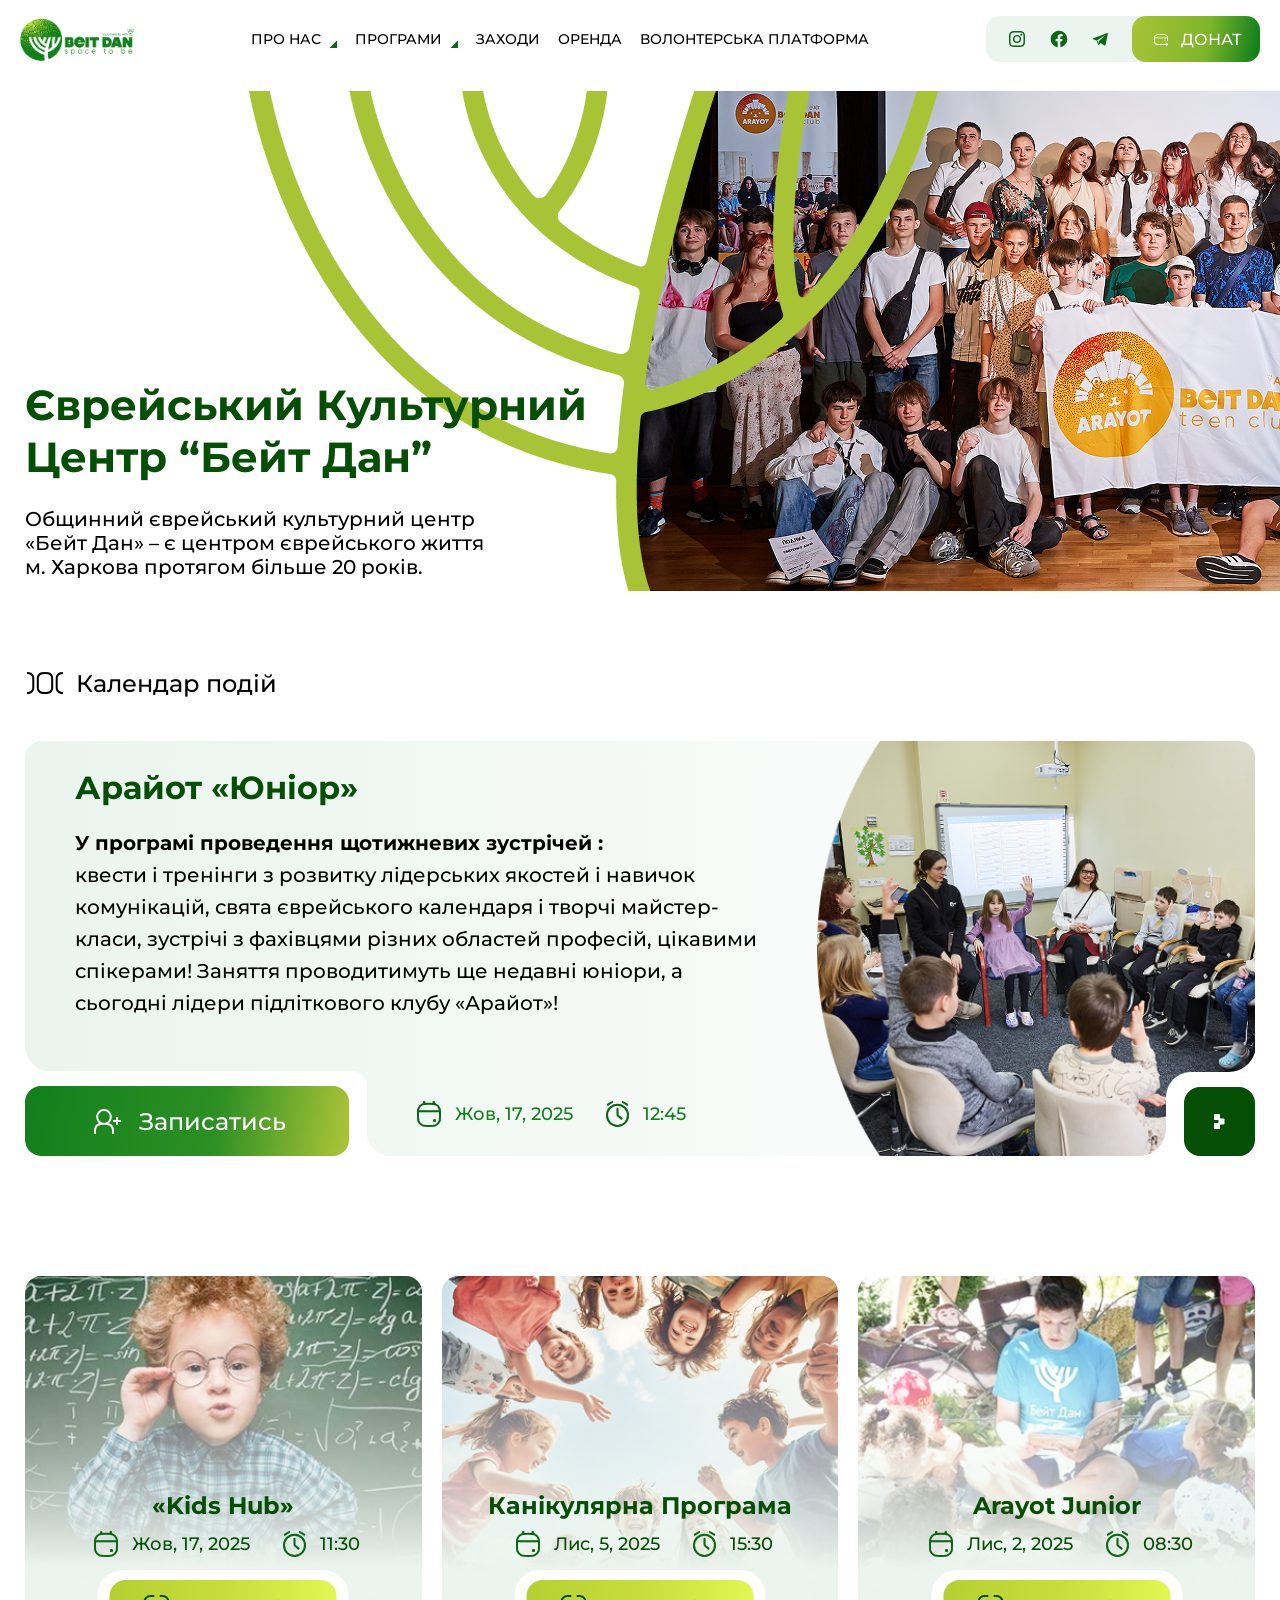
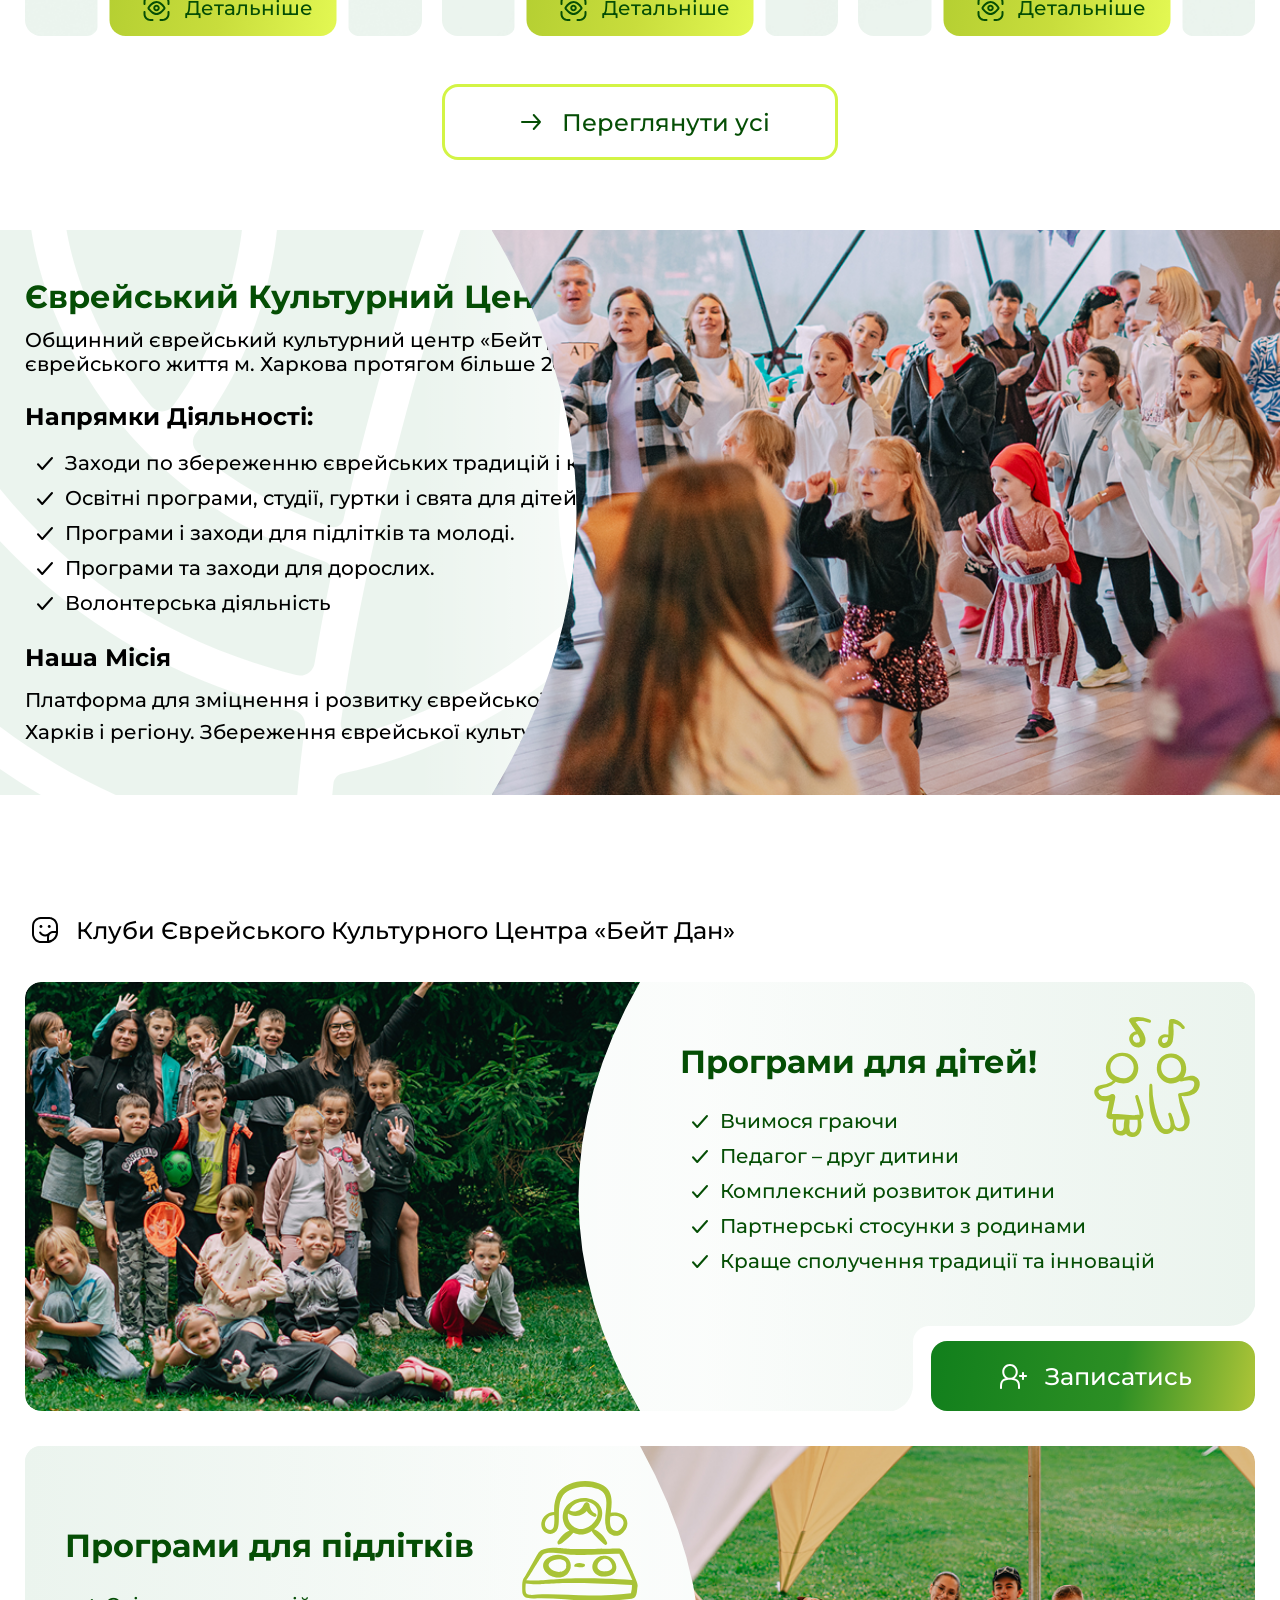
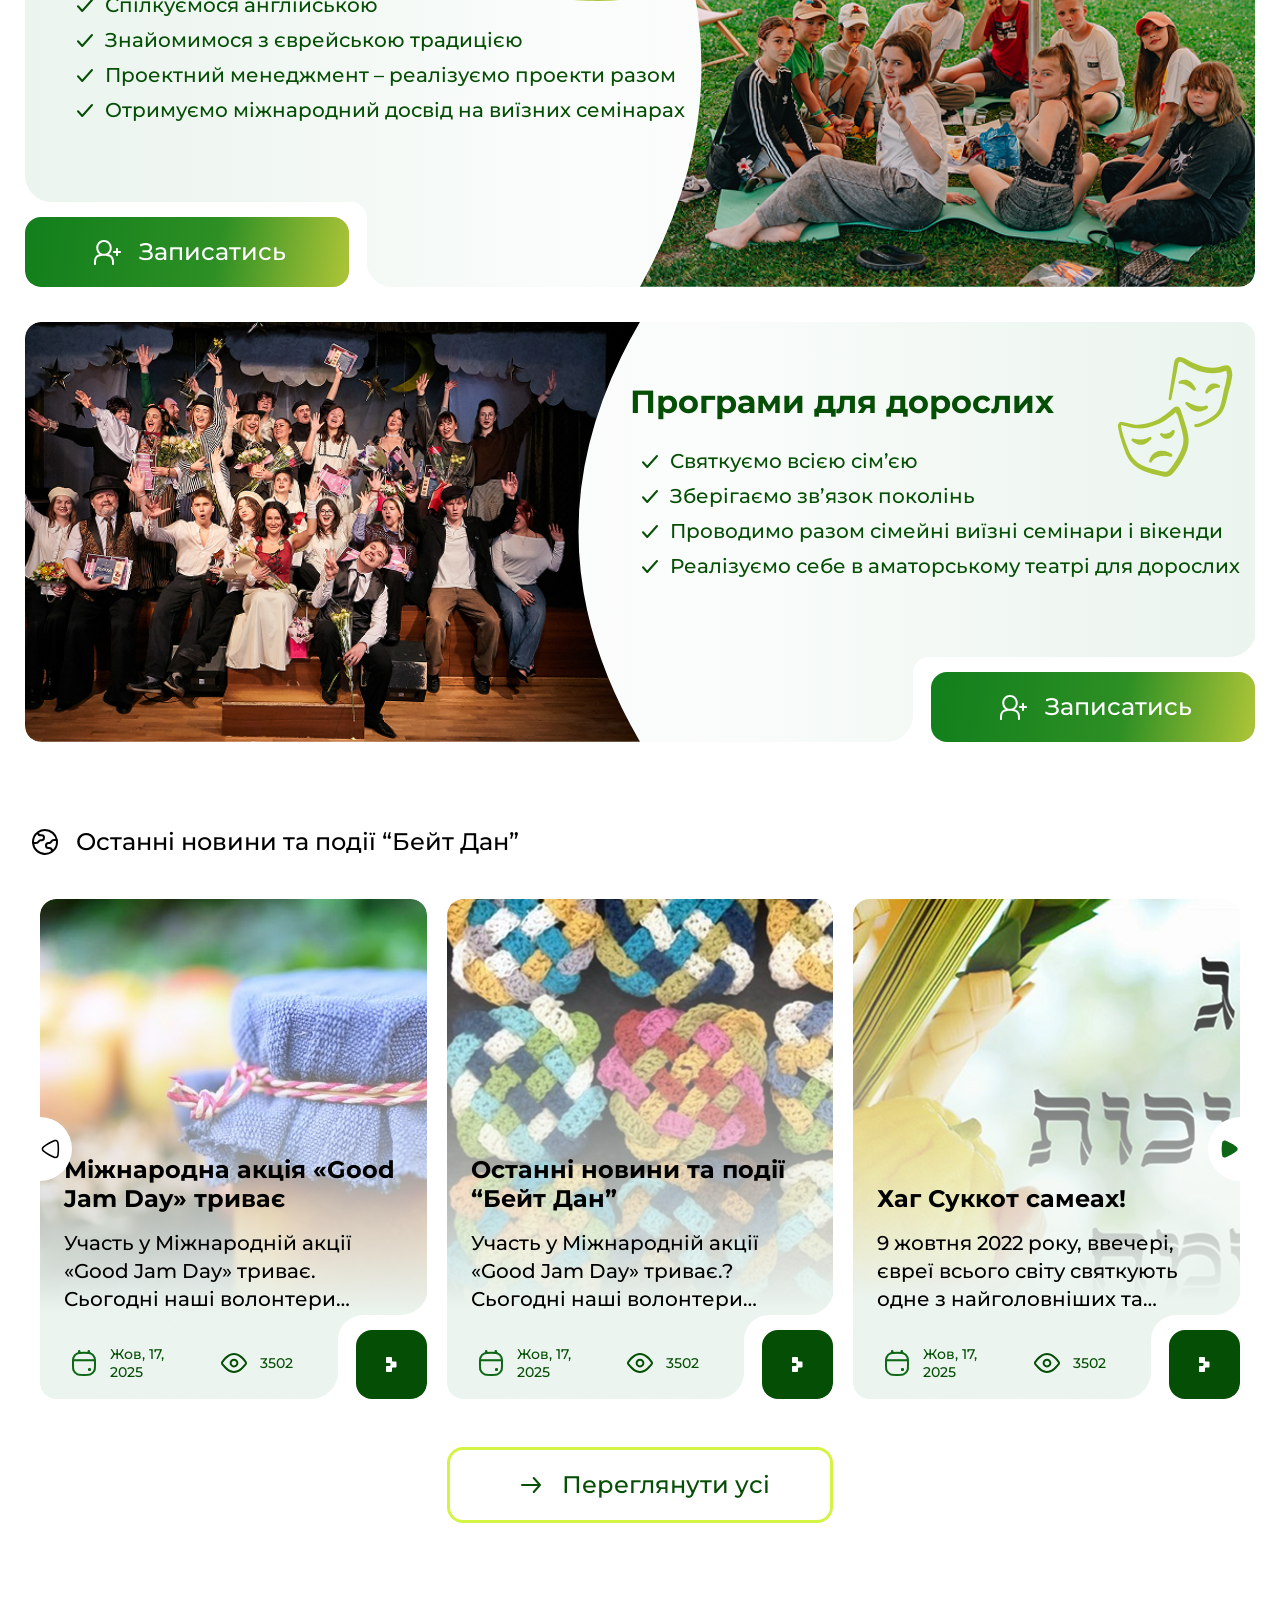
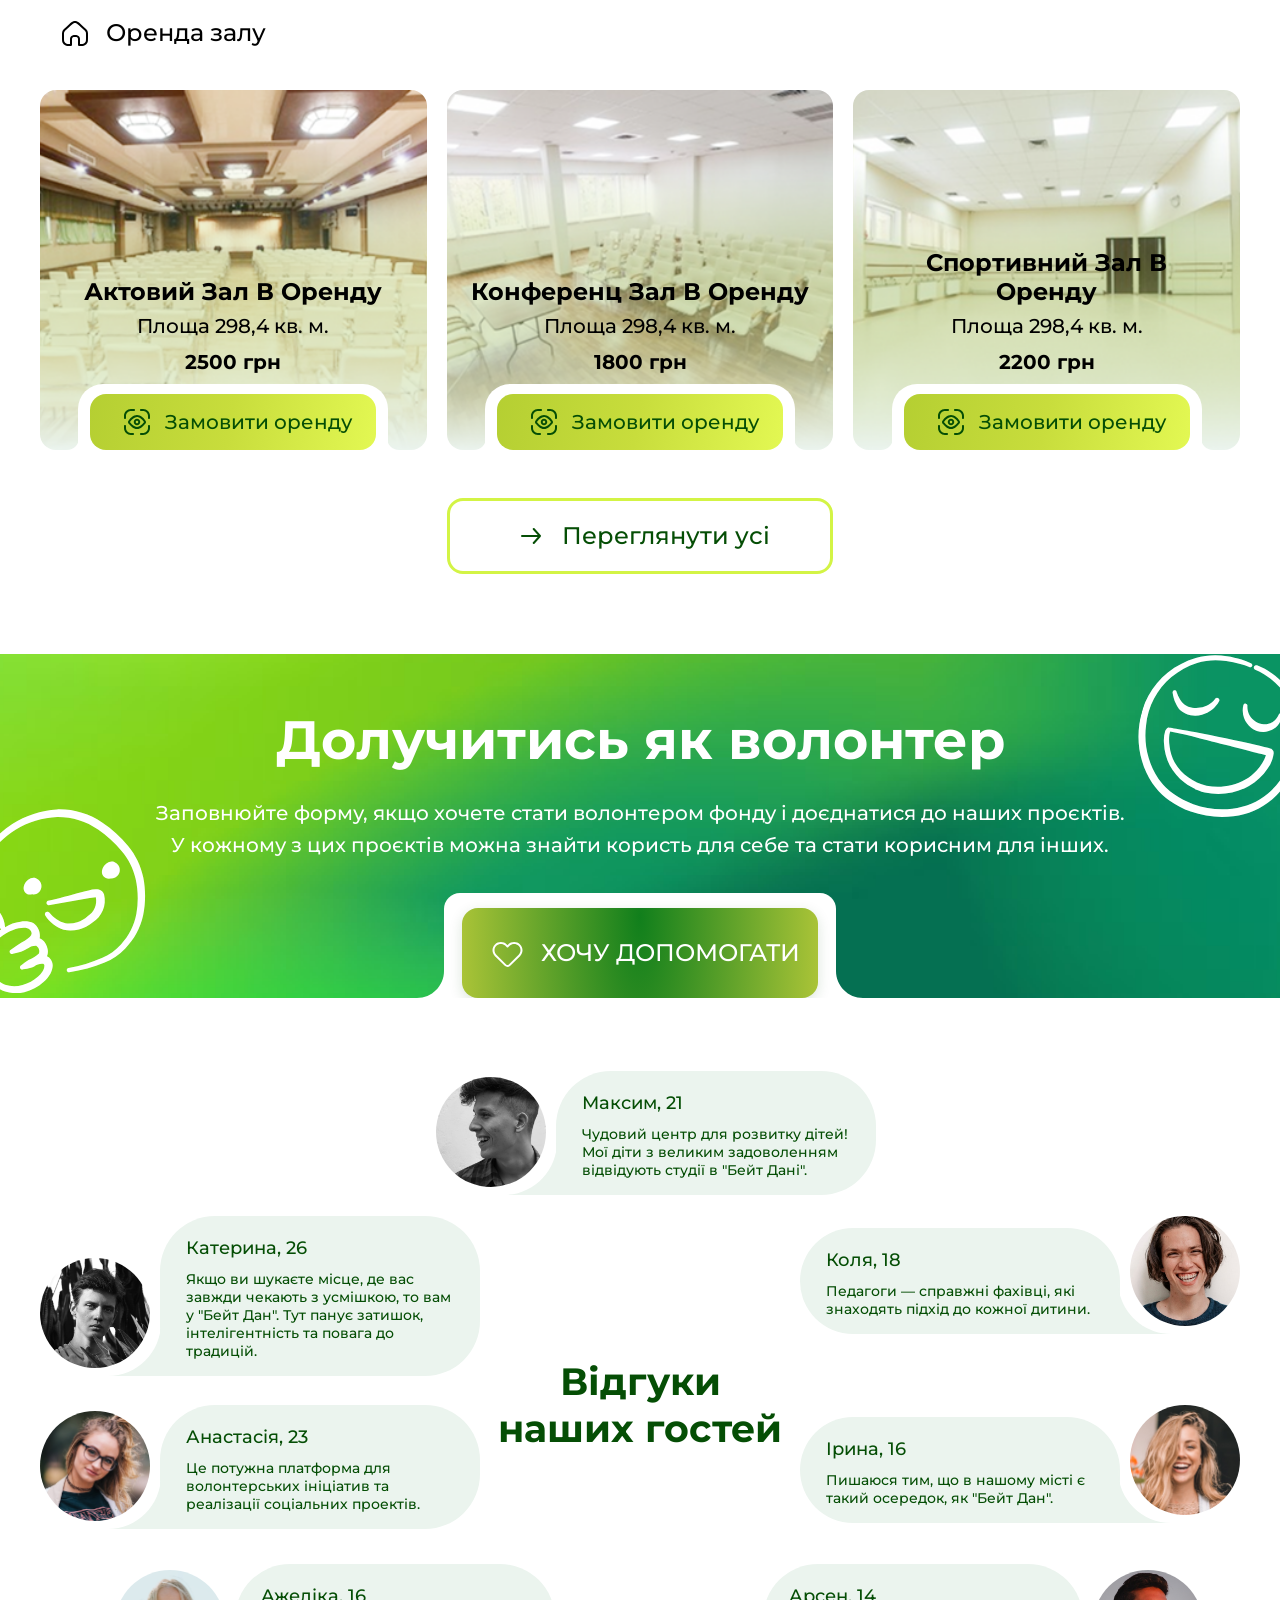
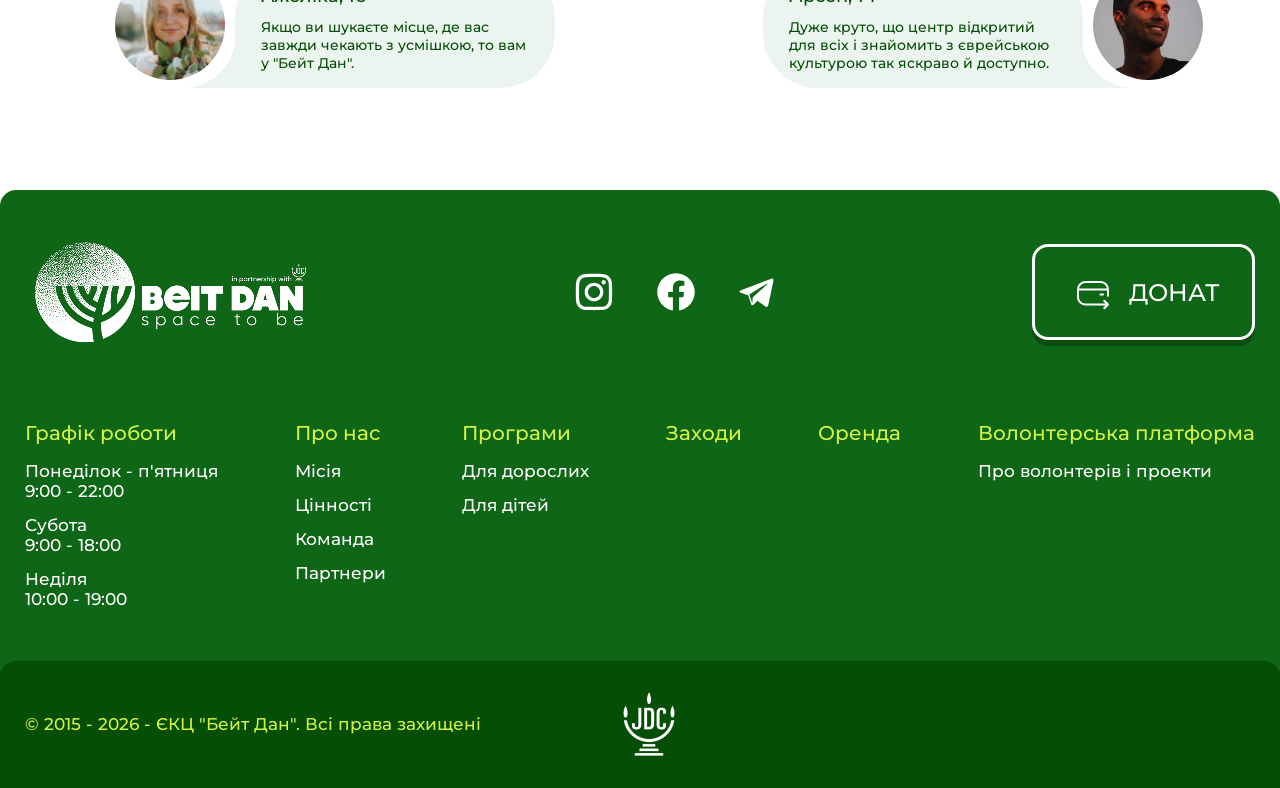
==== index.html @ 3eea0fe9 "." ====
<!DOCTYPE html>
<html lang="ua">

<head>
  <meta charset="UTF-8">
  <meta name="viewport" content="width=device-width, initial-scale=1.0">
  <title>Beit Dan</title>
  <link rel="preconnect" href="https://fonts.googleapis.com">
  <link rel="preconnect" href="https://fonts.gstatic.com" crossorigin>
  <link href="https://fonts.googleapis.com/css2?family=Montserrat:ital,wght@0,100..900;1,100..900&display=swap"
    rel="stylesheet">
  <link rel="stylesheet" href="css/reset.css">
  <link rel="stylesheet" href="css/style.css">
</head>

<body>

  <header class="header">
    <div class="header__inner">
      <a class="logo" href="index.html">
        <img class="logo__img" src="./images/logo.png" alt="logo">
      </a>
      <button class="header__burger" type="button" aria-label="Відкрити меню" aria-expanded="false"
        aria-controls="header-menu">
        <span class="header__burger-line"></span>
        <span class="header__burger-line"></span>
        <span class="header__burger-line"></span>
      </button>
      <div class="header__menu" id="header-menu">
        <nav class="nav">
          <ul class="nav__list">
            <li class="nav__item nav__item--dropdown">
              <a class="nav__link" href="#about">Про нас</a>
              <ul class="nav__dropdown">
                <li class="nav__dropdown-item">
                  <a class="nav__dropdown-link" href="#about">Місія</a>
                </li>
                <li class="nav__dropdown-item">
                  <a class="nav__dropdown-link" href="#about">Цінності</a>
                </li>
                <li class="nav__dropdown-item">
                  <a class="nav__dropdown-link" href="#about">Команда</a>
                </li>
                <li class="nav__dropdown-item">
                  <a class="nav__dropdown-link" href="#about">Партнери</a>
                </li>
              </ul>
            </li>
            <li class="nav__item nav__item--dropdown">
              <a class="nav__link" href="#programs">Програми</a>
              <ul class="nav__dropdown">
                <li class="nav__dropdown-item">
                  <a class="nav__dropdown-link" href="#programs">Для дорослих</a>
                </li>
                <li class="nav__dropdown-item">
                  <a class="nav__dropdown-link" href="#programs">Для дітей</a>
                </li>
              </ul>
            </li>
            <li class="nav__item">
              <a class="nav__link" href="#events">Заходи</a>
            </li>
            <li class="nav__item">
              <a class="nav__link" href="#rent">Оренда</a>
            </li>
            <li class="nav__item">
              <a class="nav__link" href="#volunteering">Волонтерська платформа</a>
            </li>
          </ul>
        </nav>
        <div class="header__right">
          <div class="header__socials">
            <a class="header__social" href="#">
              <img src="./images/instagram.svg" alt="Instagram">
            </a>
            <a class="header__social" href="#">
              <img src="./images/facebook.svg" alt="Facebook">
            </a>
            <a class="header__social" href="#">
              <img src="./images/telegram.svg" alt="Telegram">
            </a>
          </div>
          <button class="header__donate" type="button">
            <img src="./images/donate.svg" alt="">
            <span>Донат</span>
          </button>
        </div>
      </div>
    </div>
  </header>
  <section class="main">
    <div class="container">
      <div class="main__inner">
        <div class="main__content">
          <h1 class="main__title">
            Єврейський Культурний
            Центр “Бейт Дан”
          </h1>
          <p class="main__text">
            Общинний єврейський культурний центр
            «Бейт Дан» – є центром єврейського життя
            м. Харкова протягом більше 20 років.
          </p>
        </div>
        <img class="main__img" src="./images/main.png" alt="">
      </div>
    </div>
  </section>
  <section class="junior" id="events">
    <div class="container">
      <div class="junior__description">
        <img class="junior__description-img" src="./images/calendar.svg" alt="">
        <h5 class="junior__description-title">Календар подій</h5>
      </div>
      <div class="junior__inner">
        <div class="junior__content">
          <h2 class="junior__title">
            Арайот «Юніор»
          </h2>
          <p class="junior__text">
            <b>У програмі проведення щотижневих зустрічей :</b><br>квести і тренінги з розвитку лідерських якостей і
            навичок комунікацій,
            свята єврейського календаря і творчі майстер-класи, зустрічі з фахівцями різних областей професій, цікавими
            спікерами!
            Заняття проводитимуть ще недавні юніори, а сьогодні лідери підліткового клубу «Арайот»!
          </p>
        </div>
        <div class="junior__footer">
          <div class="junior__footer-start">
            <div class="junior__btn-wrap">
              <button class="junior__button" type="button">
                <img src="./images/user.svg" alt="">
                <span>Записатись</span>
              </button>
            </div>
            <div class="junior__info">
              <div class="junior__date">
                <img src="./images/calendar-date.svg" alt="">
                <span>Жов, 17, 2025</span>
              </div>
              <div class="junior__time">
                <img src="./images/clock.svg" alt="">
                <span>12:45</span>
              </div>
            </div>
          </div>
          <div class="junior__union-wrap">
            <button class="junior__union-btn" type="button">
              <img src="./images/union.svg" alt="">
            </button>
          </div>
        </div>
      </div>
    </div>
  </section>
  <section class="shows">
    <div class="container">
      <div class="shows__items">
        <article class="shows__item" style="--shows-bg: url('./images/shows-1.png');">
          <div class="shows__body">
            <h3 class="shows__title">«Kids Hub»</h3>
            <div class="shows__info">
              <div class="shows__bottom-calendar">
                <img src="./images/calendar-date.svg" alt="">
                <span>Жов, 17, 2025</span>
              </div>
              <div class="shows__bottom-time">
                <img src="./images/clock.svg" alt="">
                <span>11:30</span>
              </div>
            </div>
          </div>
          <div class="shows__btn-wrap">
            <a class="shows__btn" href="#">
              <img src="./images/eye.svg" alt="">
              <span>Детальніше</span>
            </a>
          </div>
        </article>
        <article class="shows__item" style="--shows-bg: url('./images/shows-2.png');">
          <div class="shows__body">
            <h3 class="shows__title">Канікулярна програма</h3>
            <div class="shows__info">
              <div class="shows__bottom-calendar">
                <img src="./images/calendar-date.svg" alt="">
                <span>Лис, 5, 2025</span>
              </div>
              <div class="shows__bottom-time">
                <img src="./images/clock.svg" alt="">
                <span>15:30</span>
              </div>
            </div>
          </div>
          <div class="shows__btn-wrap">
            <a class="shows__btn" href="#">
              <img src="./images/eye.svg" alt="">
              <span>Детальніше</span>
            </a>
          </div>
        </article>
        <article class="shows__item" style="--shows-bg: url('./images/shows-3.png');">
          <div class="shows__body">
            <h3 class="shows__title">Arayot Junior</h3>
            <div class="shows__info">
              <div class="shows__bottom-calendar">
                <img src="./images/calendar-date.svg" alt="">
                <span>Лис, 2, 2025</span>
              </div>
              <div class="shows__bottom-time">
                <img src="./images/clock.svg" alt="">
                <span>08:30</span>
              </div>
            </div>
          </div>
          <div class="shows__btn-wrap">
            <a class="shows__btn" href="#">
              <img src="./images/eye.svg" alt="">
              <span>Детальніше</span>
            </a>
          </div>
        </article>
      </div>
      <div class="shows__watch">
        <a class="shows__watch-btn" href="#">
          <img src="./images/arrow-news.svg" alt="">
          <span>Переглянути усі</span>
        </a>
      </div>
    </div>
  </section>
  <svg class="visually-hidden" width="0" height="0" aria-hidden="true">
    <defs>
      <clipPath id="directions-img-clip" clipPathUnits="objectBoundingBox">
        <path d="M 0 0 H 1 V 1 H 0 Q 0.2 0.5 0 0 Z"></path>
      </clipPath>
      <!-- дзеркальна маска (вигин справа) для clubs -->
      <clipPath id="clubs-img-clip-right" clipPathUnits="objectBoundingBox">
        <path d="M 1 0 H 0 V 1 H 1 Q 0.8 0.5 1 0 Z"></path>
      </clipPath>
    </defs>
  </svg>
  <section class="directions" id="about">
    <div class="container">
      <div class="directions__inner">
        <div class="directions__content">
          <h2 class="directions__title">
            Єврейський Культурний Центр “Бейт Дан”
          </h2>
          <p class="directions__text">
            Общинний єврейський культурний центр «Бейт Дан» – є центром єврейського життя м. Харкова протягом більше 20
            років.
          </p>
          <div class="directions__subtitle">
            Напрямки діяльності:
          </div>
          <ul class="directions__list">
            <li class="directions__list-item">
              Заходи по збереженню єврейських традицій і культури.
            </li>
            <li class="directions__list-item">
              Освітні програми, студії, гуртки і свята для дітей (від 1,5 до 12 років)
            </li>
            <li class="directions__list-item">
              Програми і заходи для підлітків та молоді.
            </li>
            <li class="directions__list-item">
              Програми та заходи для дорослих.
            </li>
            <li class="directions__list-item">
              Волонтерська діяльність
            </li>
          </ul>
          <div class="directions__subtitle">
            Наша місія
          </div>
          <p class="directions__mission">
            Платформа для зміцнення і розвитку єврейської громади міста Харків і регіону. Збереження єврейської культури
            і традицій.
          </p>
        </div>
        <div class="directions__img-wrapper"><img class="directions__img" src="./images/directions.png"
            alt="Єврейський Культурний Центр “Бейт Дан”"></div>
      </div>
    </div>
  </section>
  <section class="clubs" id="programs">
    <div class="container">
      <div class="clubs__top">
        <img class="clubs__img" src="./images/smile.svg">
        <h2 class="clubs__top-text">
          Клуби Єврейського Культурного Центра «Бейт Дан»
        </h2>
      </div>
      <div class="clubs__items">
        <div class="clubs__item">
          <div class="clubs__img-wrapper">
            <img class="clubs__item-img" src="./images/clubs-1.png" alt="">
          </div>
          <div class="clubs__content">
            <h3 class="clubs__title">
              Програми для дітей!
            </h3>
            <ul class="clubs__list">
              <li class="clubs__list-item">
                Вчимося граючи
              </li>
              <li class="clubs__list-item">
                Педагог – друг дитини
              </li>
              <li class="clubs__list-item">
                Комплексний розвиток дитини
              </li>
              <li class="clubs__list-item">
                Партнерські стосунки з родинами
              </li>
              <li class="clubs__list-item">
                Краще сполучення традиції та інновацій
              </li>
            </ul>
            <div class="clubs__bottom">
              <div class="clubs__bottom-register">
                <button class="clubs__button" type="button">
                  <img src="./images/user.svg" alt="">
                  <span>Записатись</span>
                </button>
              </div>
            </div>
          </div>
        </div>
        <div class="clubs__item">
          <div class="clubs__content">
            <h3 class="clubs__title">
              Програми для підлітків
            </h3>
            <ul class="clubs__list">
              <li class="clubs__list-item">
                Спілкуємося англійською
              </li>
              <li class="clubs__list-item">
                Знайомимося з єврейською традицією
              </li>
              <li class="clubs__list-item">
                Проектний менеджмент – реалізуємо проекти разом
              </li>
              <li class="clubs__list-item">
                Отримуємо міжнародний досвід на виїзних семінарах
              </li>
            </ul>
            <div class="clubs__bottom">
              <div class="clubs__bottom-register">
                <button class="clubs__button" type="button">
                  <img src="./images/user.svg" alt="">
                  <span>Записатись</span>
                </button>
              </div>
            </div>
          </div>
          <div class="clubs__img-wrapper">
            <img class="clubs__item-img" src="./images/clubs-2.png" alt="">
          </div>
        </div>
        <div class="clubs__item">
          <div class="clubs__img-wrapper">
            <img class="clubs__item-img" src="./images/clubs-3.png" alt="">
          </div>
          <div class="clubs__content">
            <h3 class="clubs__title">
              Програми для дорослих
            </h3>
            <ul class="clubs__list">
              <li class="clubs__list-item">
                Святкуємо всією сім’єю
              </li>
              <li class="clubs__list-item">
                Зберігаємо зв’язок поколінь
              </li>
              <li class="clubs__list-item">
                Проводимо разом сімейні виїзні семінари і вікенди
              </li>
              <li class="clubs__list-item">
                Реалізуємо себе в аматорському театрі для дорослих
              </li>
            </ul>
            <div class="clubs__bottom">
              <div class="clubs__bottom-register">
                <button class="clubs__button" type="button">
                  <img src="./images/user.svg" alt="">
                  <span>Записатись</span>
                </button>
              </div>
            </div>
          </div>
        </div>
      </div>
    </div>
  </section>
  <section class="news">
    <div class="container">
      <div class="news__top">
        <img class="news__img" src="./images/globe.svg" alt="">
        <h2 class="news__top-text">
          Останні новини та події “Бейт Дан”
        </h2>
      </div>
    </div>
    <div class="news__slider">
      <button class="news__nav news__nav--prev" type="button" aria-label="Попередні новини">
        <img class="news__nav-icon news__nav-icon--active" src="./images/arrow-left.svg" alt="">
        <img class="news__nav-icon news__nav-icon--inactive" src="./images/arrow-left-inactive.svg" alt="">
      </button>
      <div class="news__viewport">
        <div class="news__track">
            <article class="news__card">
              <div class="news__card-media">
                <img class="news__card-img" src="./images/news-1.png"
                  alt="Міжнародна акція «Good Jam Day» триває">
              </div>
              <div class="news__card-body">
                <h3 class="news__card-title">
                  Міжнародна акція «Good Jam Day» триває
                </h3>
                <p class="news__card-text">
                  Участь у Міжнародній акції «Good Jam Day» триває. Сьогодні наші волонтери прикрашали баночки з
                  яблучним варенням...
                </p>
                <div class="news__card-footer">
                  <div class="news__info">
                    <div class="news__info-date">
                      <img src="./images/calendar-date.svg" alt="">
                      <span>Жов, 17, 2025</span>
                    </div>
                    <div class="news__info-views">
                      <img src="./images/eye-2.svg" alt="">
                      <span>3502</span>
                    </div>
                  </div>
                </div>
              </div>
              <div class="news__card-btn-wrap">
                <button class="news__card-btn" type="button" aria-label="Детальніше">
                  <img src="./images/union.svg" alt="">
                </button>
              </div>
            </article>
            <article class="news__card">
              <div class="news__card-media">
                <img class="news__card-img" src="./images/news-2.png"
                  alt="Всеукраїнська акція «Плед тисячі сердець»">
              </div>
              <div class="news__card-body">
                <h3 class="news__card-title">
                  Останні новини та події “Бейт Дан”
                </h3>
                <p class="news__card-text">
                  Участь у Міжнародній акції «Good Jam Day» триває.? Сьогодні наші волонтери прикрашали баночки з яблучним варенням...
                  тих, хто її потребує...
                </p>
                <div class="news__card-footer">
                  <div class="news__info">
                    <div class="news__info-date">
                      <img src="./images/calendar-date.svg" alt="">
                      <span>Жов, 17, 2025</span>
                    </div>
                    <div class="news__info-views">
                      <img src="./images/eye-2.svg" alt="">
                      <span>3502</span>
                    </div>
                  </div>
                </div>
              </div>
              <div class="news__card-btn-wrap">
                <button class="news__card-btn" type="button" aria-label="Детальніше">
                  <img src="./images/union.svg" alt="">
                </button>
              </div>
            </article>
            <article class="news__card">
              <div class="news__card-media">
                <img class="news__card-img" src="./images/news-3.png" alt="Хаг Суккот самеах!">
              </div>
              <div class="news__card-body">
                <h3 class="news__card-title">
                  Хаг Суккот самеах!
                </h3>
                <p class="news__card-text">
                  9 жовтня 2022 року, ввечері, євреї всього світу святкують одне з найголовніших та найкрасивіших свят ...
                </p>
                <div class="news__card-footer">
                  <div class="news__info">
                    <div class="news__info-date">
                      <img src="./images/calendar-date.svg" alt="">
                      <span>Жов, 17, 2025</span>
                    </div>
                    <div class="news__info-views">
                      <img src="./images/eye-2.svg" alt="">
                      <span>3502</span>
                    </div>
                  </div>
                </div>
              </div>
              <div class="news__card-btn-wrap">
                <button class="news__card-btn" type="button" aria-label="Детальніше">
                  <img src="./images/union.svg" alt="">
                </button>
              </div>
            </article>
            <article class="news__card">
              <div class="news__card-media">
                <img class="news__card-img" src="./images/news-1.png"
                  alt="Програми для підлітків">
              </div>
              <div class="news__card-body">
                <h3 class="news__card-title">
                  Програми для підлітків
                </h3>
                <p class="news__card-text">
                  Спілкуємося англійською, знайомимося з єврейською традицією та реалізуємо проекти разом у клубі
                  «Арайот»...
                </p>
                <div class="news__card-footer">
                  <div class="news__info">
                    <div class="news__info-date">
                      <img src="./images/calendar-date.svg" alt="">
                      <span>Жов, 17, 2025</span>
                    </div>
                    <div class="news__info-views">
                      <img src="./images/eye-2.svg" alt="">
                      <span>3502</span>
                    </div>
                  </div>
                </div>
              </div>
              <div class="news__card-btn-wrap">
                <button class="news__card-btn" type="button" aria-label="Детальніше">
                  <img src="./images/union.svg" alt="">
                </button>
              </div>
            </article>
        </div>
      </div>
      <button class="news__nav news__nav--next" type="button" aria-label="Наступні новини">
        <img class="news__nav-icon news__nav-icon--active" src="./images/arrow-right.svg" alt="">
        <img class="news__nav-icon news__nav-icon--inactive" src="./images/arrow-right-inactive.svg" alt="">
      </button>
    </div>
    <div class="news__watch">
      <a class="news__watch-btn" href="#">
        <img src="./images/arrow-news.svg" alt="">
        <span>Переглянути усі</span>
      </a>
    </div>
  </section>
  <section class="rent" id="rent">
    <div class="container">
      <div class="rent__top">
        <img class="rent__img" src="./images/rent.svg" alt="">
        <h2 class="rent__top-text">Оренда залу</h2>
      </div>
    </div>
    <div class="rent__items">
        <article class="rent__item"
          style="background-image: url('./images/rent-1.png'); background-repeat: no-repeat; background-position: center; background-size: cover;">
          <div class="rent__body">
            <h3 class="rent__title-card">Актовий зал в оренду</h3>
            <div class="rent__info">
              Площа 298,4 кв. м.
            </div>
            <div class="rent__price">2500 грн</div>
          </div>
          <div class="rent__btn-wrap">
            <a class="rent__btn" href="#">
              <img src="./images/eye.svg" alt="">
              <span>Замовити<span class="rent__btn-extra"> оренду</span></span>
            </a>
          </div>
        </article>

        <article class="rent__item"
          style="background-image: url('./images/rent-2.png'); background-repeat: no-repeat; background-position: center; background-size: cover;">
          <div class="rent__body">
            <h3 class="rent__title-card">Конференц зал в оренду</h3>
            <div class="rent__info">
              Площа 298,4 кв. м.
            </div>
            <div class="rent__price">1800 грн</div>
          </div>
          <div class="rent__btn-wrap">
            <a class="rent__btn" href="#">
              <img src="./images/eye.svg" alt="">
              <span>Замовити<span class="rent__btn-extra"> оренду</span></span>
            </a>
          </div>
        </article>

        <article class="rent__item"
          style="background-image: url('./images/rent-3.png'); background-repeat: no-repeat; background-position: center; background-size: cover;">
          <div class="rent__body">
            <h3 class="rent__title-card">Спортивний зал в оренду</h3>
            <div class="rent__info">
              Площа 298,4 кв. м.
            </div>
            <div class="rent__price">2200 грн</div>
          </div>
          <div class="rent__btn-wrap">
            <a class="rent__btn" href="#">
              <img src="./images/eye.svg" alt="">
              <span>Замовити<span class="rent__btn-extra"> оренду</span></span>
            </a>
          </div>
        </article>
    </div>
    <div class="rent__watch">
      <a class="rent__watch-btn" href="#">
        <img src="./images/arrow-news.svg" alt="">
        <span>Переглянути усі</span>
      </a>
    </div>
  </section>
  <section class="join" id="volunteering">
    <div class="join__wrapper">
      <div class="container">
        <div class="join__content">
          <h2 class="join__title">
            Долучитись як волонтер
          </h2>
          <div class="join__text">
            Заповнюйте форму, якщо хочете стати волонтером фонду і доєднатися до наших проєктів.
            У кожному з цих проєктів можна знайти користь для себе та стати корисним для інших.
          </div>
          <div class="join__btn-register">
            <button class="join__btn" type="button">
              <img src="./images/heart.svg" alt="">
              <span>Хочу допомогати</span>
            </button>
          </div>
        </div>
      </div>
    </div>
  </section>
  <section class="reviews">
    <div class="reviews__inner">
      <div class="reviews__top">
        <h2 class="reviews__title">
          Відгуки <br>
          наших гостей
        </h2>
      </div>
      <div class="reviews__items">
        <div class="reviews__item">
          <img class="reviews__img" src="./images/maxim.svg" alt="">
          <div class="reviews__info">
            <div class="reviews__name">Максим, 21</div>
            <p class="reviews__text">
              Чудовий центр для розвитку дітей! Мої діти з великим задоволенням відвідують студії в "Бейт Дані".
            </p>
          </div>
        </div>
        <div class="reviews__item">
          <img class="reviews__img" src="./images/kolya.svg" alt="">
          <div class="reviews__info">
            <div class="reviews__name">Коля, 18</div>
            <p class="reviews__text">
              Педагоги — справжні фахівці, які знаходять підхід до кожної дитини.
            </p>
          </div>
        </div>
        <div class="reviews__item">
          <img class="reviews__img" src="./images/kateryna.svg" alt="">
          <div class="reviews__info">
            <div class="reviews__name">Катерина, 26</div>
            <p class="reviews__text">
              Якщо ви шукаєте місце, де вас завжди чекають з усмішкою, то вам у "Бейт Дан". Тут панує затишок,
              інтелігентність та
              повага до традицій.
            </p>
          </div>
        </div>
        <div class="reviews__item">
          <img class="reviews__img" src="./images/iryna.svg" alt="">
          <div class="reviews__info">
            <div class="reviews__name">Ірина, 16</div>
            <p class="reviews__text">
              Пишаюся тим, що в нашому місті є такий осередок, як "Бейт Дан".
            </p>
          </div>
        </div>
        <div class="reviews__item">
          <img class="reviews__img" src="./images/anastasia.svg" alt="">
          <div class="reviews__info">
            <div class="reviews__name">Анастасія, 23</div>
            <p class="reviews__text">
              Це потужна платформа для волонтерських ініціатив та реалізації соціальних проектів.
            </p>
          </div>
        </div>
        <div class="reviews__item">
          <img class="reviews__img" src="./images/arsen.svg" alt="">
          <div class="reviews__info">
            <div class="reviews__name">Арсен, 14</div>
            <p class="reviews__text">
              Дуже круто, що центр відкритий для всіх і знайомить з єврейською культурою так яскраво й доступно.
            </p>
          </div>
        </div>
        <div class="reviews__item">
          <img class="reviews__img" src="./images/anzhelika.svg" alt="">
          <div class="reviews__info">
            <div class="reviews__name">Ажеліка, 16</div>
            <p class="reviews__text">
              Якщо ви шукаєте місце, де вас завжди чекають з усмішкою, то вам у "Бейт Дан".
            </p>
          </div>
        </div>
      </div>
      <div class="reviews__dots" role="tablist" aria-label="Відгуки"></div>
    </div>
  </section>
  <footer class="footer">
    <div class="container">
      <div class="footer__top">
        <a class="footer__logo" href="index.html">
          <img class="footer__logo-img" src="./images/footer-logo.png" alt="">
        </a>
        <div class="footer__socials">
          <a class="footer__social" href="#">
            <img src="./images/instagram-white.svg" alt="">
          </a>
          <a class="footer__social" href="#">
            <img src="./images/facebook-white.svg" alt="">
          </a>
          <a class="footer__social" href="#">
            <img src="./images/telegram-white.svg" alt="">
          </a>
        </div>
        <button class="footer__donate">
          <img src="./images/donate.svg" alt="">
          <span>Донат</span>
        </button>
      </div>
      <div class="footer__inner">
        <ul class="footer__list">
          <p class="footer__list-title">
            Графік роботи
          </p>
          <li class="footer__list-item">
            <a class="footer__list-link" href="#">Понеділок - п'ятниця <br> 9:00 - 22:00</a>
          </li>
          <li class="footer__list-item">
            <a class="footer__list-link" href="#">Субота <br> 9:00 - 18:00</a>
          </li>
          <li class="footer__list-item">
            <a class="footer__list-link" href="#">Неділя <br>10:00 - 19:00</a>
          </li>
        </ul>
        <ul class="footer__list">
          <p class="footer__list-title">
            Про нас
          </p>
          <li class="footer__list-item">
            <a class="footer__list-link" href="#about">Місія</a>
          </li>
          <li class="footer__list-item">
            <a class="footer__list-link" href="#about">Цінності</a>
          </li>
          <li class="footer__list-item">
            <a class="footer__list-link" href="#about">Команда</a>
          </li>
          <li class="footer__list-item">
            <a class="footer__list-link" href="#about">Партнери</a>
          </li>
        </ul>
        <ul class="footer__list">
          <p class="footer__list-title">
            Програми
          </p>
          <li class="footer__list-item">
            <a class="footer__list-link" href="#programs">Для дорослих</a>
          </li>
          <li class="footer__list-item">
            <a class="footer__list-link" href="#programs">Для дітей</a>
          </li>
        </ul>
        <ul class="footer__list">
          <p class="footer__list-title">
            Заходи
          </p>
        </ul>
        <ul class="footer__list">
          <p class="footer__list-title">
            Оренда
          </p>
        </ul>
        <ul class="footer__list">
          <p class="footer__list-title">
            Волонтерська платформа
          </p>
          <li class="footer__list-item">
            <a class="footer__list-link" href="#volunteering">Про волонтерів і проекти</a>
          </li>
        </ul>
      </div>
    </div>
    <div class="footer__bottom">
      <div class="container">
        <div class="footer__bottom-inner">
          <p class="footer__bottom-text">
            © 2015 - 2026 - ЄКЦ "Бейт Дан". Всі права захищені
          </p>
          <img class="footer__bottom-img" src="./images/footer-copy.png" alt="">
        </div>
      </div>
    </div>
  </footer>





















  <script src="js/main.js"></script>
</body>

</html>
---- css/style.css ----
*,
html {
	box-sizing: border-box;
}

.visually-hidden {
	position: absolute;
	width: 0;
	height: 0;
	overflow: hidden;
	clip: rect(0 0 0 0);
	white-space: nowrap;
}

.no-scroll {
	overflow: hidden;
	position: fixed;
	width: 100%;
	left: 0;
	right: 0;
}

body {
	color: #000;
	font-family: 'Montserrat', sans-serif;
	font-size: 14px;
	font-style: normal;
	font-weight: 400;
	background: #fff;
	overflow-x: hidden;
	-webkit-font-smoothing: antialiased;
	-moz-osx-font-smoothing: grayscale;
}

#about,
#programs,
#events,
#rent,
#volunteering {
	scroll-margin-top: var(--header-offset, 80px);
}

.header {
	position: sticky;
	top: 0;
	left: 0;
	width: 100%;
	z-index: 100;
	background: #fff;
}
.header__inner {
	display: flex;
	align-items: center;
	gap: 82px;
	padding: 12px 40px;
}

.logo {
	flex-shrink: 0;
	display: block;
}

.logo__img {
	display: block;
	width: auto;
	height: 90px;
}

.header__menu {
	display: flex;
	flex: 1;
	align-items: center;
	min-width: 0;
}

.header__burger {
	display: none;
	flex-shrink: 0;
	flex-direction: column;
	justify-content: center;
	align-items: center;
	gap: 6px;
	width: 48px;
	height: 48px;
	padding: 0;
	border: none;
	border-radius: 12px;
	cursor: pointer;
	background: #ebf4ee;
	transition: background-color 0.25s ease;
}

.header__burger:hover {
	background: #dceee3;
}

.header__burger:focus-visible {
	outline: 2px solid #117f1c;
	outline-offset: 2px;
}

.header__burger-line {
	display: block;
	width: 22px;
	height: 2px;
	border-radius: 2px;
	background: #054e05;
	transition:
		transform 0.3s ease,
		opacity 0.3s ease;
}

.header--open .header__burger-line:nth-child(1) {
	transform: translateY(8px) rotate(45deg);
}

.header--open .header__burger-line:nth-child(2) {
	opacity: 0;
}

.header--open .header__burger-line:nth-child(3) {
	transform: translateY(-8px) rotate(-45deg);
}

.nav {
	flex: 1;
	display: flex;
	justify-content: center;
	min-width: 0;
}

.nav__list {
	display: flex;
	flex-wrap: nowrap;
	gap: 55px;
}

.nav__link {
	display: block;
	color: inherit;
	text-decoration: none;
	white-space: nowrap;
}

.nav__item {
	position: relative;
	color: #000;
	font-family: Montserrat;
	font-size: 18px;
	font-style: normal;
	font-weight: 500;
	line-height: normal;
	text-transform: uppercase;
	transition: color 0.3s ease;
}
.nav__item--dropdown::after {
	content: '';
	position: absolute;
	bottom: 0;
	background-image: url('../images/nav-decor.svg');
	right: 0;
	width: 8px;
	height: 8px;
}

.nav__item--dropdown {
	padding-right: 25px;
}

.nav__dropdown::before {
	content: '';
	position: absolute;
	top: -14px;
	left: 0;
	right: 0;
	height: 14px;
}

.nav__dropdown {
	position: absolute;
	top: calc(100% + 14px);
	left: 50%;
	z-index: 110;
	min-width: 240px;
	margin: 0;
	padding: 10px 0;
	list-style: none;
	border-radius: 16px;
	background: #fff;
	box-shadow: 0 12px 32px rgba(5, 78, 5, 0.12);
	opacity: 0;
	visibility: hidden;
	pointer-events: none;
	transform: translate(-50%, 8px);
	transition:
		opacity 0.25s ease,
		visibility 0.25s ease,
		transform 0.25s ease;
}

.nav__item--dropdown:hover .nav__dropdown,
.nav__item--dropdown:focus-within .nav__dropdown {
	opacity: 1;
	visibility: visible;
	pointer-events: auto;
	transform: translate(-50%, 0);
}

.nav__dropdown-link {
	display: block;
	padding: 10px 24px;
	color: #000;
	font-family: Montserrat, sans-serif;
	font-size: 16px;
	font-weight: 500;
	line-height: normal;
	text-decoration: none;
	text-transform: none;
	white-space: nowrap;
	transition:
		color 0.25s ease,
		background-color 0.25s ease;
}

.nav__dropdown-link:hover,
.nav__dropdown-link:focus-visible {
	color: #117f1c;
	background: #ebf4ee;
}

.nav__item:hover {
	color: #117f1c;
}

.header__right {
	flex-shrink: 0;
	display: flex;
	align-items: center;
	border-radius: 16px;
	background: #ebf4ee;
}
.header__socials {
	display: flex;
	gap: 20px;
	padding: 0 32px;
}
.header__social {
	display: flex;
	align-items: center;
	justify-content: center;
	padding: 4px;
	border-radius: 8px;
	transition:
		background-color 0.25s ease,
		transform 0.25s ease,
		opacity 0.25s ease;
}
.header__social:hover {
	background-color: rgba(17, 127, 28, 0.12);
	transform: translateY(-2px);
}
.header__social:active {
	transform: translateY(0);
	opacity: 0.85;
}
.header__social img {
	display: block;
	transition: opacity 0.25s ease;
}
.header__social:hover img {
	opacity: 0.85;
}
.header__donate {
	display: flex;
	gap: 11px;
	align-items: center;
	padding: 20px 33px;
	border-radius: 16px;
	border: none;
	cursor: pointer;
	background: linear-gradient(
		100deg,
		#a9c337 0%,
		#7eb52a 30%,
		#117f1c 50%,
		#7eb52a 70%,
		#a9c337 100%
	);
	background-size: 200% 100%;
	background-position: 0% 50%;
	color: var(--White, #fff);
	font-family: Montserrat, sans-serif;
	font-size: 24px;
	font-weight: 500;
	line-height: normal;
	text-transform: uppercase;
	transition:
		background-position 0.55s ease,
		box-shadow 0.25s ease;
}
.header__donate:hover {
	background-position: 100% 50%;
	box-shadow: 0 2px 8px rgba(17, 127, 28, 0.15);
}
.header__donate:active {
	background-position: 50% 50%;
	box-shadow: 0 1px 4px rgba(17, 127, 28, 0.12);
}

.header__donate:focus-visible {
	outline: 2px solid #fff;
	outline-offset: 2px;
}

@media (max-width: 1650px) {
	.header__inner {
		padding-left: 32px;
		padding-right: 32px;
		gap: 20px;
	}

	.nav__list {
		gap: 42px;
	}

	.nav__item {
		font-size: 17px;
	}

	.nav__item--dropdown {
		padding-right: 22px;
	}

	.header__socials {
		gap: 16px;
		padding: 0 26px;
	}

	.header__donate {
		padding: 18px 28px;
		font-size: 22px;
	}
}

@media (max-width: 1520px) {
	.header__inner {
		padding-left: 28px;
		padding-right: 28px;
	}

	.logo__img {
		height: 58px;
	}

	.nav__list {
		gap: 34px;
	}

	.nav__item {
		font-size: 16px;
	}

	.nav__item--dropdown {
		padding-right: 20px;
	}

	.header__menu {
		gap: 20px;
	}

	.header__donate {
		padding: 16px 24px;
		font-size: 20px;
		gap: 9px;
	}

	.header__donate img {
		width: 22px;
		height: auto;
	}
}

@media (max-width: 1400px) {
	.header__inner {
		padding-left: 24px;
		padding-right: 24px;
		gap: 16px;
	}

	.logo__img {
		height: 54px;
	}

	.nav__list {
		gap: 26px;
	}

	.nav__item {
		font-size: 15px;
	}

	.nav__item--dropdown::after {
		width: 7px;
		height: 7px;
	}

	.nav__item--dropdown {
		padding-right: 18px;
	}

	.header__socials {
		gap: 14px;
		padding: 0 20px;
	}

	.header__social img {
		width: 22px;
		height: auto;
	}

	.header__donate {
		padding: 14px 20px;
		font-size: 18px;
	}
}

@media (max-width: 1280px) {
	.header__inner {
		padding-left: 20px;
		padding-right: 20px;
	}

	.nav__list {
		gap: 18px;
	}

	.nav__item {
		font-size: 14px;
	}

	.nav__item--dropdown {
		padding-right: 16px;
	}

	.header__menu {
		gap: 16px;
	}

	.header__socials {
		gap: 12px;
		padding: 0 16px;
	}

	.header__donate {
		padding: 12px 18px;
		font-size: 16px;
		border-radius: 14px;
	}

	.header__right {
		border-radius: 14px;
	}
}

@media (max-width: 1199px) {
	.header {
		z-index: 100;
	}

	.header__inner {
		display: flex;
		justify-content: space-between;
		align-items: center;
		gap: 12px;
		padding: 10px 20px;
	}

	.header__burger {
		display: flex;
		width: 44px;
		height: 44px;
	}

	.nav {
		flex: none;
		display: block;
	}

	.header__menu {
		display: block;
		position: fixed;
		top: var(--header-offset, 72px);
		left: 0;
		right: 0;
		bottom: 0;
		z-index: 99;
		flex: none;
		max-height: none;
		margin: 0;
		padding: 0 20px 24px;
		overflow-x: hidden;
		overflow-y: auto;
		-webkit-overflow-scrolling: touch;
		background: #fff;
		opacity: 0;
		visibility: hidden;
		pointer-events: none;
		transition:
			opacity 0.3s ease,
			visibility 0.3s ease;
	}

	.header--open .header__menu {
		opacity: 1;
		visibility: visible;
		pointer-events: auto;
		border-top: 1px solid #e0ebe4;
	}

	.header--open .header__menu .nav__list {
		padding-top: 12px;
	}

	.header__right {
		display: flex;
		flex-direction: row;
		align-items: stretch;
		justify-content: center;
		width: fit-content;
		max-width: 100%;
		margin: 8px auto 0;
		min-height: 54px;
		border-radius: 14px;
		background: #ebf4ee;
		overflow: hidden;
	}

	.header__socials {
		display: flex;
		align-items: center;
		justify-content: center;
		gap: 14px;
		padding: 0 18px;
		background: transparent;
	}

	.header__social {
		min-width: 44px;
		min-height: 44px;
		padding: 8px;
	}

	.header__social img {
		width: 22px;
		height: 22px;
	}

	.header__donate {
		flex-shrink: 0;
		align-self: stretch;
		padding: 0 24px;
		font-size: 17px;
		gap: 9px;
		border-radius: 0 14px 14px 0;
	}

	.header__donate img {
		width: 22px;
		height: auto;
	}

	.nav__list {
		flex-direction: column;
		align-items: stretch;
		gap: 0;
		padding: 16px 0 8px;
	}

	.nav__link {
		white-space: normal;
	}

	.nav__item {
		font-size: 17px;
		padding: 14px 0;
		border-bottom: 1px solid #e0ebe4;
	}

	.nav__item:last-child {
		border-bottom: none;
	}

	.nav__item--dropdown {
		padding-right: 0;
	}

	.nav__item--dropdown::after {
		display: none;
	}

	.nav__dropdown::before {
		display: none;
	}

	.nav__dropdown {
		position: static;
		min-width: 0;
		padding: 0;
		border-radius: 0;
		background: transparent;
		box-shadow: none;
		opacity: 1;
		visibility: visible;
		pointer-events: auto;
		transform: none;
		max-height: 0;
		overflow: hidden;
		transition: max-height 0.3s ease;
	}

	.nav__item--dropdown.is-open .nav__dropdown {
		max-height: 320px;
	}

	.nav__item--dropdown:hover .nav__dropdown,
	.nav__item--dropdown:focus-within .nav__dropdown {
		transform: none;
	}

	.nav__dropdown-link {
		padding: 10px 0 10px 16px;
		font-size: 15px;
	}

	.nav__dropdown-link:hover,
	.nav__dropdown-link:focus-visible {
		background: transparent;
	}

	.logo__img {
		height: 50px;
	}
}

@media (max-width: 768px) {
	.header__inner {
		padding: 8px 16px;
		column-gap: 10px;
	}

	.logo__img {
		height: 46px;
	}

	.header__burger {
		width: 40px;
		height: 40px;
		gap: 5px;
		border-radius: 10px;
	}

	.header__burger-line {
		width: 20px;
	}

	.header--open .header__burger-line:nth-child(1) {
		transform: translateY(7px) rotate(45deg);
	}

	.header--open .header__burger-line:nth-child(3) {
		transform: translateY(-7px) rotate(-45deg);
	}

	.header__right {
		min-height: 52px;
		border-radius: 12px;
	}

	.header__socials {
		gap: 12px;
		padding: 0 16px;
	}

	.header__social img {
		width: 22px;
		height: 22px;
	}

	.header__donate {
		padding: 0 22px;
		font-size: 16px;
		border-radius: 0 12px 12px 0;
	}

	.header__donate img {
		width: 22px;
	}

	.nav__item {
		font-size: 16px;
		padding: 12px 0;
	}
}

@media (max-width: 480px) {
	.header__inner {
		padding: 8px 12px;
		column-gap: 8px;
	}

	.logo__img {
		height: 42px;
	}

	.header__right {
		min-height: 50px;
	}

	.header__socials {
		gap: 10px;
		padding: 0 14px;
	}

	.header__donate {
		padding: 0 20px;
		font-size: 15px;
		gap: 8px;
	}
}

.main {
	padding-top: 25px;
	position: relative;
}

.container {
	padding: 0 15px;
	max-width: 1260px;
	margin: 0 auto;
}

.main__inner {
	display: flex;
	align-items: flex-end;
	min-height: 500px;
	padding-bottom: 24px;
}

.main__content {
	position: relative;
	z-index: 1;
}

.main__title {
	color: var(--Dark-green, #054e05);
	font-family: Montserrat;
	font-size: 42px;
	font-style: normal;
	font-weight: 700;
	line-height: normal;
	text-transform: capitalize;
	margin-bottom: 24px;
	max-width: 580px;
	z-index: 10;
}

.main__text {
	color: var(--Black, #000);
	font-family: Montserrat;
	font-size: 20px;
	font-style: normal;
	font-weight: 500;
	line-height: normal;
	max-width: 460px;
}

.main__img {
	position: absolute;
	right: 0;
	top: 50%;
	transform: translateY(-50%);
	height: auto;
	max-height: 100%;
	pointer-events: none;
}

@media (max-width: 1650px) {
	.main__img {
		right: -138px;
	}
}

@media (max-width: 1520px) {
	.main__img {
		right: -186px;
	}
}

@media (max-width: 1400px) {
	.main__img {
		right: -238px;
	}
}

@media (max-width: 1280px) {
	.main__img {
		right: -300px;
	}
}

@media (max-width: 1100px) {
	.main__img {
		right: -370px;
	}
}

@media (max-width: 1024px) {
	.main {
		--main-offset-top: 16px;
		overflow-x: clip;
		isolation: isolate;
		padding-top: var(--main-offset-top);
	}

	.main::before {
		content: '';
		position: absolute;
		left: max(-8%, -60px);
		top: var(--main-offset-top);
		width: min(52vw, 480px);
		height: min(52vw, 480px);
		background: radial-gradient(
			circle at 30% 20%,
			rgba(235, 244, 238, 0.95) 0%,
			rgba(235, 244, 238, 0.35) 45%,
			transparent 72%
		);
		pointer-events: none;
		z-index: 0;
	}

	.main .container {
		position: relative;
		z-index: 1;
	}

	.main__inner {
		display: grid;
		grid-template-columns: 1fr;
		align-items: start;
		min-height: auto;
		gap: 28px;
		margin-top: 0;
		padding-top: 0;
		padding-bottom: 32px;
	}

	.main__content {
		z-index: 2;
		max-width: 640px;
	}

	.main__title {
		font-size: clamp(26px, 5vw, 36px);
		line-height: 1.15;
		margin-bottom: clamp(14px, 2vw, 20px);
		max-width: 100%;
	}

	.main__text {
		font-size: clamp(15px, 2.5vw, 18px);
		line-height: 1.45;
		max-width: 100%;
	}

	.main__img {
		display: block;
		position: relative;
		right: auto;
		top: 0;
		transform: none;
		order: -1;
		align-self: start;
		justify-self: stretch;
		width: 100%;
		max-width: 100%;
		max-height: none;
		height: auto;
		margin: 0;
		object-fit: contain;
		object-position: left top;
	}
}

@media (max-width: 768px) {
	.main {
		--main-offset-top: 12px;
	}

	.main::before {
		left: max(-12%, -48px);
		top: var(--main-offset-top);
		width: min(75vw, 400px);
		height: min(65vw, 340px);
		background: radial-gradient(
			circle at 30% 18%,
			rgba(235, 244, 238, 0.95) 0%,
			rgba(235, 244, 238, 0.35) 45%,
			transparent 72%
		);
		transform: none;
	}

	.main__inner {
		gap: 20px;
		padding-bottom: 24px;
	}

	.main__img {
		filter: drop-shadow(0 14px 14px rgba(5, 78, 5, 0.1));
	}
}

@media (max-width: 480px) {
	.main__inner {
		gap: 16px;
		padding-bottom: 20px;
	}

	.main::before {
		width: min(85vw, 340px);
		height: min(72vw, 300px);
	}
}

.junior {
	padding: 60px 0;
}

.junior__description {
	display: flex;
	align-items: center;
	gap: 11px;
	margin-bottom: 38px;
}
.junior__description-title {
	color: var(--Black, #000);
	font-family: Montserrat;
	font-size: 24px;
	font-style: normal;
	font-weight: 500;
	line-height: normal;
}
.junior__inner {
	position: relative;
	overflow: hidden;
	border-radius: 16px;
	padding-top: 27px;
}

.junior__inner::before {
	content: '';
	position: absolute;
	inset: 0;
	border-radius: 16px;
	background: linear-gradient(90deg, #ebf4ee 0%, #fff 100%);
	z-index: 0;
}

.junior__inner::after {
	content: '';
	position: absolute;
	top: 0;
	right: 0;
	bottom: 0;
	width: 500px;
	max-width: 48%;
	transform: translateX(10%);
	background-image: url('../images/junior.png');
	background-size: auto 100%;
	background-position: right center;
	background-repeat: no-repeat;
	z-index: 0;
	pointer-events: none;
}

.junior__content {
	position: relative;
	z-index: 1;
	padding: 0 50px;
	margin-bottom: 52px;
}

.junior__title {
	color: var(--Dark-green, #054e05);
	font-family: Montserrat;
	font-size: 32px;
	font-style: normal;
	font-weight: 700;
	line-height: normal;
	text-transform: capitalize;
	margin-bottom: 20px;
}

.junior__text {
	color: var(--Black, #000);
	font-family: Montserrat;
	font-size: 20px;
	font-style: normal;
	font-weight: 500;
	line-height: 32px;
	max-width: 700px;
}

.junior__footer {
	position: relative;
	z-index: 1;
	display: flex;
	align-items: flex-end;
	justify-content: space-between;
	gap: 20px;
}

.junior__footer-start {
	display: flex;
	align-items: center;
	flex-wrap: wrap;
	gap: 12px 42px;
	min-width: 0;
}

.junior__btn-wrap {
	position: relative;
	flex-shrink: 0;
	background: #fff;
	padding: 15px 18px 0 0;
	border-radius: 0 16px 0 16px;
}

.junior__btn-wrap::before {
	content: '';
	position: absolute;
	left: -45px;
	bottom: -0.3px;
	width: 27px;
	height: 27px;
	background-image: url('../images/radius.svg');
	background-repeat: no-repeat;
	background-size: contain;
	background-position: center;
	pointer-events: none;
}

.junior__button {
	position: relative;
	overflow: visible;
	border: none;
	cursor: pointer;
	border-radius: 16px;
	background: linear-gradient(
		100deg,
		#117f1c 0%,
		#2d8f24 30%,
		#a9c337 50%,
		#2d8f24 70%,
		#117f1c 100%
	);
	background-size: 200% 100%;
	background-position: 0% 50%;
	color: var(--White, #fff);
	font-family: Montserrat, sans-serif;
	font-size: 24px;
	font-weight: 500;
	line-height: normal;
	display: inline-flex;
	align-items: center;
	gap: 11px;
	padding: 15px 63px;
	white-space: nowrap;
	transition:
		background-position 0.55s ease,
		box-shadow 0.25s ease;
}

.junior__button:hover {
	background-position: 100% 50%;
	box-shadow: 0 2px 8px rgba(17, 127, 28, 0.15);
}

.junior__button:active {
	background-position: 50% 50%;
	box-shadow: 0 1px 4px rgba(17, 127, 28, 0.12);
}

.junior__info {
	display: flex;
	align-items: center;
	flex-wrap: wrap;
	gap: 12px 24px;
}

.junior__date,
.junior__time {
	display: flex;
	align-items: center;
	gap: 6px;
	color: var(--Green, #117f1c);
	font-family: Montserrat;
	font-size: 18px;
	font-style: normal;
	font-weight: 500;
	line-height: 32px;
}

.junior__union-wrap {
	flex-shrink: 0;
	background: #fff;
	padding: 15px 0 0 18px;
	border-radius: 25px 0 25px 0;
}

.junior__union-btn,
.news__card-btn {
	border: none;
	cursor: pointer;
	border-radius: 16px;
	background: var(--Dark-green, #054e05);
	padding: 27px 30px;
	display: flex;
	position: relative;
	align-items: center;
	justify-content: center;
	transition:
		box-shadow 0.25s ease,
		background-color 0.25s ease;
}

.junior__union-btn:hover,
.news__card-btn:hover {
	background-color: #066606;
}

.junior__union-btn:hover {
	box-shadow: 0 6px 14px rgba(5, 78, 5, 0.18);
}

.junior__union-btn:active {
	box-shadow: 0 2px 8px rgba(5, 78, 5, 0.14);
}

.news__card-btn:active {
	box-shadow: none;
}

.junior__union-btn:focus-visible,
.news__card-btn:focus-visible {
	outline: 3px solid #d3f445;
	outline-offset: 3px;
}

@media (max-width: 1240px) {
	.junior {
		padding: 48px 0;
	}

	.junior__description {
		margin-bottom: 28px;
	}

	.junior__description-title {
		font-size: 22px;
	}

	.junior__inner {
		padding-top: 24px;
	}

	.junior__inner::after {
		display: none;
	}

	.junior__content {
		padding: 0 clamp(20px, 4vw, 40px);
		margin-bottom: 32px;
	}

	.junior__title {
		font-size: clamp(26px, 3vw, 30px);
		margin-bottom: 16px;
	}

	.junior__text {
		font-size: clamp(16px, 1.8vw, 18px);
		line-height: 1.6;
		max-width: none;
	}

	.junior__footer {
		padding: 0 clamp(16px, 3vw, 24px) 20px;
	}

	.junior__footer-start {
		flex-direction: row;
		align-items: center;
		justify-content: space-between;
		gap: 16px 24px;
		width: 100%;
	}

	.junior__union-wrap {
		display: none;
	}

	.junior__btn-wrap {
		background: none;
		padding: 0;
		border-radius: 0;
	}

	.junior__btn-wrap::before {
		display: none;
	}

	.junior__button {
		font-size: 20px;
		padding: 8px 24px;
	}

	.junior__info {
		flex: 1;
		justify-content: flex-end;
		gap: 12px 20px;
		min-width: 0;
	}

	.junior__date,
	.junior__time {
		font-size: 16px;
		line-height: 1.4;
	}
}

@media (max-width: 768px) {
	.junior {
		padding: 32px 0;
	}

	.junior__description {
		margin-bottom: 20px;
		gap: 8px;
	}

	.junior__description-title {
		font-size: 20px;
	}

	.junior__description-img {
		width: 28px;
		height: auto;
	}

	.junior__inner {
		padding-top: 16px;
		border-radius: 12px;
	}

	.junior__inner::before {
		border-radius: 12px;
	}

	.junior__content {
		padding: 0 16px;
		margin-bottom: 24px;
	}

	.junior__title {
		font-size: 22px;
		margin-bottom: 12px;
	}

	.junior__text {
		font-size: 15px;
		line-height: 1.55;
	}

	.junior__footer {
		padding: 0 12px 16px;
	}

	.junior__button {
		font-size: 18px;
		padding: 8px 20px;
	}

	.junior__date,
	.junior__time {
		font-size: 14px;
	}

	.junior__footer-start {
		gap: 12px 16px;
	}
}

@media (max-width: 550px) {
	.junior__footer-start {
		flex-direction: column;
		align-items: stretch;
		gap: 12px;
	}

	.junior__info {
		order: -1;
		flex: none;
		justify-content: center;
	}

	.junior__btn-wrap {
		align-self: center;
	}
}

@media (max-width: 480px) {
	.junior__button {
		font-size: 16px;
		padding: 8px 16px;
	}
}

.shows {
	padding: 60px 0;
}

.shows__items,
.rent__items {
	display: flex;
	align-items: stretch;
	justify-content: space-between;
	gap: 20px;
}

.rent__items {
	width: 100%;
}

.shows__item,
.rent__item {
	position: relative;
	display: flex;
	flex-direction: column;
	width: 400px;
	min-height: 360px;
	overflow: hidden;
	border-radius: 16px;
	background: transparent;
}

.rent__item {
	flex: 1 1 0;
	min-width: 0;
	width: auto;
	max-width: none;
}

.shows__visual {
	position: relative;
	flex-shrink: 0;
	height: 228px;
	overflow: hidden;
	display: none;
}

.shows__visual::after {
	content: '';
	position: absolute;
	inset: 0;
	background: linear-gradient(
		180deg,
		rgba(255, 255, 255, 0) 18.31%,
		#ebf4ee 83.1%
	);
	pointer-events: none;
}

.shows__img {
	display: none;
	width: 108.207%;
	max-width: none;
	height: 100%;
	margin-left: -15px;
	object-fit: cover;
	object-position: top center;
}

.shows__body {
	display: flex;
	flex: 1;
	flex-direction: column;
	align-items: center;
	gap: 4px;
	width: 100%;
	min-height: 0;
	margin-top: 0;
	padding: 215px 20px 8px;
	position: relative;
	z-index: 1;
	background-image: none;
	background-repeat: no-repeat;
	background-position: top center;
	background-size: cover;
}

.rent__body {
	display: flex;
	flex: 1;
	flex-direction: column;
	align-items: center;
	justify-content: flex-end;
	gap: 4px;
	width: 100%;
	min-height: 0;
	margin-top: 0;
	padding: 20px 20px 72px;
	position: relative;
	z-index: 1;
	box-sizing: border-box;
}

.shows__item:nth-child(1) .shows__body {
	background-image: url('../images/shows-1.png');
}

.shows__item:nth-child(2) .shows__body {
	background-image: url('../images/shows-2.png');
}

.shows__item:nth-child(3) .shows__body {
	background-image: url('../images/shows-3.png');
}

.shows__body > *,
.rent__body > * {
	position: relative;
	z-index: 1;
}

.shows__title {
	color: #054e05;
	text-align: center;
	font-family: Montserrat, sans-serif;
	font-size: 24px;
	font-weight: 700;
	line-height: normal;
	text-transform: capitalize;
}

.shows__info {
	display: flex;
	align-items: center;
	justify-content: center;
	gap: 24px;
	color: #054e05;
	font-family: Montserrat, sans-serif;
	font-size: 18px;
	font-weight: 500;
}

.shows__bottom-calendar,
.shows__bottom-time,
.rent__bottom-calendar,
.rent__bottom-time {
	display: flex;
	align-items: center;
	gap: 6px;
}
.rent__title-card {
	color: var(--Black, #000);
	text-align: center;
	font-family: Montserrat;
	font-size: 24px;
	font-style: normal;
	font-weight: 700;
	line-height: normal;
	text-transform: capitalize;
}
.rent__info {
	color: var(--Black, #000);
	text-align: center;
	font-family: Montserrat;
	font-size: 20px;
	font-style: normal;
	font-weight: 500;
	line-height: 32px; /* 160% */
}
.rent__price {
	color: var(--Black, #000);
	text-align: center;
	font-family: Montserrat;
	font-size: 20px;
	font-style: normal;
	font-weight: 700;
	line-height: 32px;
}
.shows__bottom-calendar img,
.shows__bottom-time img,
.rent__bottom-calendar img,
.rent__bottom-time img {
	display: block;
	flex-shrink: 0;
}
.rent {
	padding: 0 40px 80px;
}
.shows__btn-wrap,
.rent__btn-wrap {
	position: absolute;
	bottom: 0;
	left: 50%;
	z-index: 2;
	display: inline-flex;
	transform: translateX(-50%);
	padding: 10px 12px 0;
	background: #fff;
	border-radius: 25px 25px 0 0;
}

.shows__btn,
.rent__btn {
	display: inline-flex;
	align-items: center;
	justify-content: center;
	position: relative;
	gap: 11px;
	padding: 8px 24px;
	border-radius: 16px;
	white-space: nowrap;
	text-wrap: nowrap;
	color: #054e05;
	font-family: Montserrat, sans-serif;
	font-size: 20px;
	font-weight: 500;
	line-height: 1;
	text-decoration: none;
	background: linear-gradient(
		100deg,
		#b5cf32 0%,
		#c8dd3c 25%,
		#e2f752 50%,
		#c8dd3c 75%,
		#b5cf32 100%
	);
	background-size: 200% 100%;
	background-position: 0% 50%;
	transition:
		background-position 0.55s ease,
		box-shadow 0.25s ease;
}
.shows__btn::after,
.rent__btn::after {
	content: '';
	position: absolute;
	width: 12px;
	height: 12px;
	background-image: url('../images/radius-small.svg');
	background-repeat: no-repeat;
	background-size: contain;
	background-position: center;
	right: -23px;
	bottom: 0;
}
.shows__btn::before,
.rent__btn::before {
	content: '';
	position: absolute;
	width: 12px;
	height: 12px;
	background-image: url('../images/radius-small.svg');
	background-repeat: no-repeat;
	background-size: contain;
	background-position: center;
	bottom: 0;
	transform: rotate(-90deg);
	left: -23px;
}
.shows__btn:hover,
.rent__btn:hover {
	background-position: 100% 50%;
	box-shadow: 0 2px 6px rgba(5, 78, 5, 0.1);
}

.shows__btn:active,
.rent__btn:active {
	background-position: 50% 50%;
	box-shadow: 0 1px 4px rgba(5, 78, 5, 0.08);
}

.shows__btn img,
.rent__btn img {
	display: block;
	flex-shrink: 0;
}

.shows__watch,
.rent__watch {
	margin-top: 48px;
}

.news__watch {
	margin-top: 48px;
	padding: 0 40px;
	box-sizing: border-box;
}

.news__watch-btn {
	position: relative;
	isolation: isolate;
	display: flex;
	align-items: center;
	justify-content: center;
	gap: 11px;
	width: calc((100% - 40px) / 3);
	margin-left: auto;
	margin-right: auto;
	box-sizing: border-box;
	padding: 15px 24px;
	border-radius: 16px;
	border: 3px solid #d3f445;
	background: transparent;
	color: #054e05;
	text-decoration: none;
	cursor: pointer;
	transition:
		box-shadow 0.25s ease,
		border-color 0.25s ease;
}

.shows__watch,
.rent__watch {
	width: calc((100% - 40px) / 3);
	margin-left: auto;
	margin-right: auto;
}

.shows__watch-btn,
.rent__watch-btn {
	position: relative;
	isolation: isolate;
	display: flex;
	align-items: center;
	justify-content: center;
	gap: 11px;
	width: 100%;
	box-sizing: border-box;
	padding: 15px 24px;
	border-radius: 16px;
	border: 3px solid #d3f445;
	background: transparent;
	color: #054e05;
	text-decoration: none;
	cursor: pointer;
	transition:
		box-shadow 0.25s ease,
		border-color 0.25s ease;
}

.news__watch-btn::before,
.shows__watch-btn::before,
.rent__watch-btn::before {
	content: '';
	position: absolute;
	inset: 0;
	z-index: -1;
	border-radius: 13px;
	background: linear-gradient(
		100deg,
		#b5cf32 0%,
		#c8dd3c 25%,
		#e2f752 50%,
		#c8dd3c 75%,
		#b5cf32 100%
	);
	background-size: 200% 100%;
	background-position: 0% 50%;
	opacity: 0;
	transition:
		opacity 0.35s ease,
		background-position 0.55s ease;
}

.news__watch-btn:hover,
.shows__watch-btn:hover,
.rent__watch-btn:hover {
	border-color: #c8dd3c;
	box-shadow: 0 2px 6px rgba(5, 78, 5, 0.1);
}

.news__watch-btn:hover::before,
.shows__watch-btn:hover::before,
.rent__watch-btn:hover::before {
	opacity: 1;
	background-position: 100% 50%;
}

.news__watch-btn:active,
.shows__watch-btn:active,
.rent__watch-btn:active {
	box-shadow: 0 1px 4px rgba(5, 78, 5, 0.08);
}

.news__watch-btn:active::before,
.shows__watch-btn:active::before,
.rent__watch-btn:active::before {
	background-position: 50% 50%;
}

.news__watch-btn img,
.shows__watch-btn img,
.rent__watch-btn img {
	display: block;
	flex-shrink: 0;
}

.news__watch-btn span,
.shows__watch-btn span,
.rent__watch-btn span {
	color: var(--Dark-green, #054e05);
	font-family: Montserrat, sans-serif;
	font-size: 24px;
	font-weight: 500;
	line-height: normal;
}

@media (max-width: 1240px) {
	.shows {
		padding: 48px 0;
	}

	.shows__items {
		gap: clamp(12px, 1.6vw, 20px);
	}

	.shows__item {
		flex: 1 1 0;
		min-width: 0;
		width: auto;
		min-height: clamp(300px, 29vw, 360px);
	}

	.shows__body {
		padding-top: clamp(165px, 17.34vw, 215px);
		padding-right: clamp(12px, 1.6vw, 20px);
		padding-left: clamp(12px, 1.6vw, 20px);
		padding-bottom: 56px;
	}

	.shows__title {
		font-size: clamp(18px, 1.94vw, 24px);
		line-height: 1.25;
	}

	.shows__info {
		flex-wrap: wrap;
		justify-content: center;
		row-gap: 6px;
		column-gap: clamp(10px, 1.9vw, 24px);
		font-size: clamp(14px, 1.45vw, 18px);
	}

	.shows__bottom-calendar,
	.shows__bottom-time {
		min-width: 0;
	}

	.shows__bottom-calendar span,
	.shows__bottom-time span {
		white-space: nowrap;
	}

	.shows__btn-wrap {
		padding: 8px 10px 0;
	}

	.shows__btn {
		font-size: clamp(16px, 1.6vw, 20px);
		padding: 8px clamp(14px, 1.9vw, 24px);
		gap: clamp(8px, 0.9vw, 11px);
	}

	.shows__btn::before,
	.shows__btn::after {
		display: none;
	}

	.shows__watch,
	.rent__watch {
		margin-top: clamp(32px, 4vw, 48px);
	}

	.shows__watch,
	.rent__watch {
		width: calc((100% - 20px) / 2);
	}

	.news__watch-btn,
	.shows__watch-btn,
	.rent__watch-btn {
		padding: clamp(5px, 1.4vw, 15px) 24px;
	}

	.news__watch-btn span,
	.shows__watch-btn span,
	.rent__watch-btn span {
		font-size: clamp(18px, 1.94vw, 24px);
	}

	.rent {
		padding: 0 15px clamp(56px, 6.5vw, 80px);
	}

	.rent > .container {
		padding-inline: 0;
	}

	.rent__btn-extra {
		display: none;
	}

	.rent__items {
		gap: clamp(12px, 1.6vw, 20px);
	}

	.rent__item {
		flex: 1 1 0;
		min-width: 0;
		width: auto;
		min-height: clamp(300px, 29vw, 360px);
	}

	.rent__body {
		padding: clamp(16px, 2vw, 24px) clamp(12px, 1.6vw, 20px)
			clamp(60px, 5.5vw, 72px);
	}

	.rent__title-card {
		text-align: center;
		font-size: clamp(20px, 2.1vw, 26px);
		line-height: 1.25;
	}

	.rent__info,
	.rent__price {
		font-size: clamp(18px, 1.6vw, 22px);
		line-height: 1.4;
	}

	.rent__btn-wrap {
		padding: 8px 10px 0;
	}

	.rent__btn {
		font-size: clamp(16px, 1.6vw, 20px);
		padding: 8px clamp(14px, 1.9vw, 24px);
		gap: clamp(8px, 0.9vw, 11px);
	}

	.rent__btn::before,
	.rent__btn::after {
		display: none;
	}
}

@media (max-width: 850px) {
	.shows {
		padding: 40px 0;
	}

	.shows__items {
		flex-wrap: wrap;
		justify-content: center;
		gap: 16px;
	}

	.shows__item {
		min-height: clamp(255px, 34vw, 320px);
		border-radius: 14px;
	}

	.shows__item:nth-child(1),
	.shows__item:nth-child(2) {
		flex: 1 1 calc(50% - 8px);
		max-width: calc(50% - 8px);
	}

	.shows__item:nth-child(3) {
		flex: 0 1 auto;
		flex-basis: 100%;
		width: 100%;
		max-width: calc(50% - 8px);
		margin-inline: auto;
	}

	.shows__body {
		padding-top: clamp(140px, 22.8vw, 195px);
		padding-right: clamp(10px, 2vw, 16px);
		padding-left: clamp(10px, 2vw, 16px);
		padding-bottom: 48px;
		gap: 2px;
	}

	.shows__title {
		font-size: clamp(18px, 2.7vw, 24px);
		line-height: 1.2;
	}

	.shows__info {
		column-gap: clamp(10px, 2vw, 18px);
		row-gap: 4px;
		font-size: clamp(14px, 2vw, 18px);
	}

	.shows__bottom-calendar,
	.shows__bottom-time {
		gap: 6px;
	}

	.shows__bottom-calendar img,
	.shows__bottom-time img {
		width: clamp(18px, 2.5vw, 22px);
		height: auto;
	}

	.shows__btn-wrap {
		padding: 8px 10px 0;
		border-radius: 20px 20px 0 0;
	}

	.shows__btn {
		font-size: clamp(16px, 2.2vw, 20px);
		padding: 8px clamp(16px, 2.7vw, 22px);
		gap: 10px;
		border-radius: 14px;
	}

	.shows__btn img {
		width: clamp(18px, 2.5vw, 22px);
		height: auto;
	}

	.shows__watch,
	.rent__watch {
		margin-top: clamp(24px, 4vw, 40px);
	}

	.rent {
		padding: 0 15px clamp(48px, 6vw, 64px);
	}

	.rent__items {
		flex-wrap: nowrap;
		justify-content: stretch;
		gap: 16px;
	}

	.rent__item,
	.rent__item:nth-child(1),
	.rent__item:nth-child(2),
	.rent__item:nth-child(3) {
		flex: 1 1 0;
		min-width: 0;
		width: auto;
		max-width: none;
		margin-inline: 0;
		min-height: clamp(255px, 34vw, 320px);
		border-radius: 14px;
	}

	.rent__body {
		padding: clamp(14px, 2vw, 20px) clamp(10px, 2vw, 16px)
			clamp(54px, 6vw, 62px);
		gap: 2px;
	}

	.rent__title-card {
		font-size: clamp(20px, 2.9vw, 26px);
		line-height: 1.2;
	}

	.rent__info,
	.rent__price {
		font-size: clamp(18px, 2.2vw, 22px);
		line-height: 1.35;
	}

	.rent__btn-wrap {
		padding: 8px 10px 0;
		border-radius: 20px 20px 0 0;
	}

	.rent__btn {
		font-size: clamp(16px, 2.2vw, 20px);
		padding: 8px clamp(16px, 2.7vw, 22px);
		gap: 10px;
		border-radius: 14px;
	}

	.rent__btn img {
		width: clamp(18px, 2.5vw, 22px);
		height: auto;
	}
}

@media (max-width: 768px) {
	.shows {
		padding: 0px 0;
	}

	.shows__items {
		flex-direction: column;
		align-items: center;
		gap: 24px;
	}

	.shows__item,
	.shows__item:nth-child(1),
	.shows__item:nth-child(2),
	.shows__item:nth-child(3) {
		flex: none;
		flex-basis: auto;
		width: 100%;
		max-width: min(100%, 360px);
		margin-inline: auto;
		min-height: 310px;
	}

	.shows__body {
		padding-top: clamp(175px, 28vw, 200px);
		padding-right: 16px;
		padding-left: 16px;
		padding-bottom: 50px;
	}

	.shows__title {
		font-size: 23px;
	}

	.shows__info {
		font-size: 17px;
		column-gap: 20px;
	}

	.shows__bottom-calendar img,
	.shows__bottom-time img {
		width: 20px;
	}

	.shows__btn {
		font-size: 19px;
		padding: 9px 22px;
	}

	.shows__btn img {
		width: 22px;
	}

	.shows__watch,
	.rent__watch {
		margin-top: clamp(28px, 4vw, 40px);
	}

	.rent {
		padding: 0 15px 48px;
	}

	.rent__items {
		flex-direction: column;
		align-items: center;
		gap: 24px;
	}

	.rent__items {
		align-items: stretch;
	}

	.rent__item,
	.rent__item:nth-child(1),
	.rent__item:nth-child(2),
	.rent__item:nth-child(3) {
		flex: none;
		flex-basis: auto;
		width: 100%;
		max-width: 100%;
		margin-inline: 0;
		min-height: 310px;
	}

	.rent__body {
		padding: 20px 16px 64px;
	}

	.rent__title-card {
		font-size: 25px;
	}

	.rent__info,
	.rent__price {
		font-size: 20px;
		line-height: 1.35;
	}

	.rent__btn {
		font-size: 19px;
		padding: 9px 22px;
	}

	.rent__btn img {
		width: 22px;
	}
}

@media (max-width: 480px) {
	.shows {
		padding: 0;
	}

	.shows__items {
		gap: 20px;
	}

	.shows__item {
		min-height: 275px;
		max-width: 100%;
		border-radius: 12px;
	}

	.shows__body {
		padding-top: clamp(155px, 38vw, 185px);
		padding-right: 12px;
		padding-left: 12px;
		padding-bottom: 46px;
	}

	.shows__title {
		font-size: 20px;
	}

	.shows__info {
		flex-direction: column;
		align-items: center;
		gap: 6px;
		font-size: 16px;
	}

	.shows__bottom-calendar img,
	.shows__bottom-time img {
		width: 18px;
	}

	.shows__btn-wrap {
		padding: 7px 8px 0;
	}

	.shows__btn {
		font-size: 17px;
		padding: 8px 18px;
	}

	.shows__btn img {
		width: 20px;
	}

	.shows__watch,
	.rent__watch {
		margin-top: clamp(22px, 5.5vw, 28px);
	}

	.rent {
		padding: 0 15px 40px;
	}

	.rent__items {
		gap: 20px;
	}

	.rent__item {
		min-height: 275px;
		max-width: 100%;
		border-radius: 12px;
	}

	.rent__body {
		padding: 16px 12px 58px;
	}

	.rent__title-card {
		font-size: 22px;
	}

	.rent__info,
	.rent__price {
		font-size: 18px;
		line-height: 1.35;
	}

	.rent__btn-wrap {
		padding: 7px 8px 0;
	}

	.rent__btn {
		font-size: 17px;
		padding: 8px 18px;
	}

	.rent__btn img {
		width: 20px;
	}
}

.directions {
	margin-top: 10px;
	background: #ebf4ee;
	margin-bottom: 55px;
	position: relative;
	overflow: hidden;
}

.directions::before {
	content: '';
	position: absolute;
	top: 0;
	left: -387px;
	z-index: 0;
	width: 100%;
	height: 100%;
	background-image: url('../images/directions-decor.svg');
	background-repeat: no-repeat;
	background-size: contain;
	background-position: center;
	pointer-events: none;
}

.directions .container {
	position: relative;
	z-index: 1;
}

.directions__inner {
	position: relative;
	padding: 47px 0;
	display: flex;
	align-items: stretch;
	min-height: 480px;
	overflow: visible;
}

.directions__inner::before {
	content: '';
	position: absolute;
	inset: 0;
	z-index: 0;
	pointer-events: none;
	background: linear-gradient(
		90deg,
		transparent 0%,
		transparent 32%,
		rgba(255, 255, 255, 0.45) 42%,
		rgba(255, 255, 255, 0.85) 50%,
		#fff 58%,
		#fff 100%
	);
}

.directions__content {
	position: relative;
	z-index: 2;
	flex: 0 0 790px;
	width: 790px;
	max-width: 790px;
	padding-right: 32px;
	background: transparent;
}
.directions__title {
	color: var(--Dark-green, #054e05);
	font-family: Montserrat;
	font-size: 32px;
	font-style: normal;
	font-weight: 700;
	line-height: normal;
	text-transform: capitalize;
}
.directions__text {
	color: var(--Black, #000);
	font-family: Montserrat;
	font-size: 20px;
	font-style: normal;
	font-weight: 500;
	line-height: normal;
	margin-bottom: 26px;
	margin-top: 12px;
}
.directions__subtitle {
	color: var(--Black, #000);
	font-family: Montserrat;
	font-size: 24px;
	font-style: normal;
	font-weight: 700;
	line-height: normal;
	text-transform: capitalize;
}
.directions__list {
	margin-top: 16px;
	margin-bottom: 24px;
}
.directions__list-item {
	color: var(--Black, #000);
	font-family: Montserrat;
	position: relative;
	font-size: 20px;
	font-style: normal;
	font-weight: 500;
	line-height: 32px; /* 160% */
	padding-left: 40px;
}
.directions__list-item + .directions__list-item {
	margin-top: 3px;
}
.directions__list-item:before {
	content: '';
	position: absolute;
	background-image: url('../images/directions-check.svg');
	background-repeat: no-repeat;
	background-size: contain;
	left: 0;
	top: -4px;
	width: 40px;
	height: 40px;
}
.directions__mission {
	color: var(--Black, #000);
	font-family: Montserrat;
	font-size: 20px;
	font-style: normal;
	font-weight: 500;
	line-height: 32px; /* 160% */
	margin-top: 12px;
	max-width: 710px;
}
.directions__img-wrapper {
	position: absolute;
	top: 0;
	right: calc(45% - 50vw);
	z-index: 2;
	width: 850px;
	height: 100%;
	overflow: hidden;
	-webkit-clip-path: url(#directions-img-clip);
	clip-path: url(#directions-img-clip);
}

.directions__img {
	position: relative;
	z-index: 1;
	display: block;
	width: 100%;
	height: 100%;
	min-height: 480px;
	object-fit: cover;
	object-position: left center;
}

@media (max-width: 1240px) {
	.directions {
		margin-bottom: 0;
	}

	.directions::before {
		left: clamp(-320px, -26vw, -180px);
		width: min(140%, 900px);
		background-position: left center;
	}

	.directions__inner {
		padding: clamp(28px, 3.8vw, 47px) 0 0;
		min-height: clamp(400px, 40vw, 480px);
	}

	.directions__inner::before {
		background: linear-gradient(
			90deg,
			transparent 0%,
			transparent 26%,
			rgba(255, 255, 255, 0.4) 36%,
			rgba(255, 255, 255, 0.82) 46%,
			#fff 54%,
			#fff 100%
		);
	}

	.directions__content {
		flex: 1 1 auto;
		width: auto;
		max-width: clamp(480px, 58%, 680px);
		min-width: 0;
		padding-right: clamp(12px, 2vw, 32px);
	}

	.directions__title {
		font-size: clamp(24px, 2.58vw, 32px);
		line-height: 1.2;
	}

	.directions__text {
		font-size: clamp(16px, 1.61vw, 20px);
		margin-top: clamp(8px, 1vw, 12px);
		margin-bottom: clamp(18px, 2.1vw, 26px);
	}

	.directions__subtitle {
		font-size: clamp(19px, 1.94vw, 24px);
	}

	.directions__list {
		margin-top: clamp(12px, 1.3vw, 16px);
		margin-bottom: clamp(18px, 1.9vw, 24px);
	}

	.directions__list-item {
		font-size: clamp(16px, 1.61vw, 20px);
		line-height: 1.5;
		padding-left: clamp(30px, 3.2vw, 40px);
	}

	.directions__list-item::before {
		width: clamp(28px, 3.2vw, 40px);
		height: clamp(28px, 3.2vw, 40px);
		top: -2px;
	}

	.directions__mission {
		font-size: clamp(16px, 1.61vw, 20px);
		line-height: 1.5;
		max-width: 100%;
		margin-top: clamp(8px, 1vw, 12px);
	}

	.directions__img-wrapper {
		width: clamp(460px, 56vw, 720px);
		right: calc(40% - 50vw);
	}

	.directions__img {
		min-height: clamp(400px, 40vw, 480px);
		object-position: left center;
	}
}

@media (max-width: 768px) {
	.directions {
		background: #fff;
		overflow: hidden;
	}

	.directions::before {
		display: none;
	}

	.directions__inner {
		flex-direction: column;
		min-height: auto;
		padding: 32px 0 0;
	}

	.directions__inner::before {
		display: block;
		inset: auto -15px 0;
		top: auto;
		z-index: 0;
		height: clamp(320px, 75vw, 520px);
		background: linear-gradient(
			0deg,
			#ebf4ee 0%,
			rgba(235, 244, 238, 0.9) 25%,
			rgba(235, 244, 238, 0.6) 50%,
			rgba(235, 244, 238, 0.25) 75%,
			transparent 100%
		);
	}

	.directions__content {
		position: relative;
		z-index: 1;
		flex: none;
		max-width: 100%;
		padding-right: 0;
		padding-bottom: 0;
		background: transparent;
	}

	.directions__img-wrapper {
		display: none;
	}
}

@media (max-width: 480px) {
	.directions__inner {
		padding-top: 24px;
	}

	.directions__title {
		font-size: 22px;
	}

	.directions__text,
	.directions__list-item,
	.directions__mission {
		font-size: 15px;
	}

	.directions__subtitle {
		font-size: 18px;
	}

	.directions__list-item {
		padding-left: 28px;
	}

	.directions__list-item::before {
		width: 26px;
		height: 26px;
	}
}

.clubs {
	padding: 60px 0 80px;
}

.clubs__top {
	display: flex;
	align-items: center;
	gap: 11px;
	margin-bottom: 32px;
}
.clubs__top-text {
	color: var(--Black, #000);
	font-family: Montserrat;
	font-size: 24px;
	font-style: normal;
	font-weight: 500;
	line-height: normal;
}
.clubs__items {
	display: flex;
	flex-direction: column;
	gap: 35px;
}
.clubs__item {
	position: relative;
	overflow: hidden;
	display: flex;
	align-items: stretch;
	border-radius: 16px;
	justify-content: space-between;
}

/* засвітлення має бути під фото і текстом */
.clubs__item::before {
	content: '';
	position: absolute;
	inset: 0;
	z-index: 0;
	pointer-events: none;
}
.clubs__item:nth-child(odd)::before {
	background: linear-gradient(
		90deg,
		rgba(255, 255, 255, 0) 0%,
		rgba(255, 255, 255, 0.65) 55%,
		#ebf4ee 100%
	);
}
.clubs__item:nth-child(even)::before {
	background: linear-gradient(
		270deg,
		rgba(255, 255, 255, 0) 0%,
		rgba(255, 255, 255, 0.65) 55%,
		#ebf4ee 100%
	);
}

/* 1 і 3 блок: фото зліва, контент справа — фон і закруглення з правого боку */
.clubs__item:nth-child(odd) {
	background: linear-gradient(270deg, #ebf4ee 9.56%, #fff 100%);
}

/* 2 блок: фото справа, контент зліва — фон і закруглення з лівого боку */
.clubs__item:nth-child(even) {
	background: linear-gradient(90deg, #ebf4ee 9.56%, #fff 100%);
}
.clubs__img-wrapper {
	position: relative;
	flex: 0 0 50%;
	max-width: 50%;
	overflow: hidden;
	z-index: 1;
	border-radius: 16px;
}

/* обріз краю зі сторони контенту */
.clubs__item:nth-child(odd) .clubs__img-wrapper {
	border-radius: 16px 0 0 16px;
	-webkit-clip-path: url(#clubs-img-clip-right);
	clip-path: url(#clubs-img-clip-right);
}
.clubs__item:nth-child(even) .clubs__img-wrapper {
	border-radius: 0 16px 16px 0;
	-webkit-clip-path: url(#directions-img-clip);
	clip-path: url(#directions-img-clip);
}

.clubs__item-img {
	display: block;
	width: 100%;
	height: 100%;
	object-fit: cover;
	object-position: center;
}
.clubs__content {
	display: flex;
	position: relative;
	flex: 1 1 50%;
	flex-direction: column;
	padding: 60px 40px 110px;
	min-width: 0;
	z-index: 1;
}

.clubs__item:nth-child(1) .clubs__content::after {
	content: '';
	position: absolute;
	background-image: url('../images/clubs-decor-1.svg');
	background-repeat: no-repeat;
	background-size: contain;
	background-position: center;
	width: 120px;
	height: 120px;
	z-index: 1;
	top: 35px;
	right: 48px;
}
.clubs__item:nth-child(2) .clubs__content::after {
	content: '';
	position: absolute;
	background-image: url('../images/clubs-decor-2.svg');
	background-repeat: no-repeat;
	background-size: contain;
	background-position: center;
	width: 120px;
	height: 120px;
	z-index: 1;
	top: 35px;
	right: 0px;
}
.clubs__item:nth-child(3) .clubs__content::after {
	content: '';
	position: absolute;
	background-image: url('../images/clubs-decor-3.svg');
	background-repeat: no-repeat;
	background-size: contain;
	background-position: center;
	width: 120px;
	height: 120px;
	z-index: 1;
	top: 35px;
	right: 20px;
}

/* 1-й блок: підтягнути текст ближче до правого краю */
.clubs__item:first-child .clubs__content {
	padding-right: 20px;
}

/* 2-й блок: опустити контент на 20px */
.clubs__item:nth-child(2) .clubs__content {
	padding-top: 80px;
}

/* 3-й блок: рухаємо тільки текст (кнопку не чіпаємо) */
.clubs__item:nth-child(3) .clubs__title,
.clubs__item:nth-child(3) .clubs__list {
	transform: translateX(-50px);
}

.clubs__title {
	color: var(--Dark-green, #054e05);
	font-family: Montserrat;
	font-size: 32px;
	font-style: normal;
	font-weight: 700;
	line-height: normal;
	margin-bottom: 24px;
}
.clubs__list {
	margin-bottom: 24px;
}
.clubs__list-item {
	color: var(--Dark-green, #054e05);
	font-family: Montserrat;
	font-size: 20px;
	font-style: normal;
	font-weight: 500;
	position: relative;
	line-height: 32px; /* 160% */
	padding-left: 40px;
	white-space: nowrap;
}
.clubs__list-item + .clubs__list-item {
	margin-top: 3px;
}
.clubs__list-item::before {
	content: '';
	position: absolute;
	background-color: #054e05;
	-webkit-mask-image: url('../images/directions-check.svg');
	mask-image: url('../images/directions-check.svg');
	-webkit-mask-repeat: no-repeat;
	mask-repeat: no-repeat;
	-webkit-mask-size: contain;
	mask-size: contain;
	-webkit-mask-position: center;
	mask-position: center;
	left: 0;
	top: -4px;
	width: 40px;
	height: 40px;
}
.clubs__bottom {
	position: absolute;
	bottom: 0;
	display: flex;
	z-index: 1;
}

/* контейнер "як у junior" */
.clubs__bottom-register {
	background: #fff;
}

/* 1 і 3: кнопка внизу справа (як junior__union-wrap) */
.clubs__item:nth-child(odd) .clubs__bottom {
	right: 0;
}
.clubs__item:nth-child(odd) .clubs__bottom-register {
	padding: 15px 0 0 18px;
	border-radius: 16px 0 16px 0;
}

/* 2: кнопка внизу зліва (як junior__btn-wrap) */
.clubs__item:nth-child(even) .clubs__bottom {
	left: 0;
}
.clubs__item:nth-child(even) .clubs__bottom-register {
	padding: 15px 18px 0 0;
	border-radius: 0 16px 0 16px;
}
.clubs__button {
	position: relative;
	overflow: visible;
	border: none;
	cursor: pointer;
	border-radius: 16px;
	background: linear-gradient(
		100deg,
		#117f1c 0%,
		#2d8f24 30%,
		#a9c337 50%,
		#2d8f24 70%,
		#117f1c 100%
	);
	background-size: 200% 100%;
	background-position: 0% 50%;
	color: var(--White, #fff);
	font-family: Montserrat, sans-serif;
	font-size: 24px;
	font-weight: 500;
	line-height: normal;
	display: flex;
	align-items: center;
	gap: 11px;
	padding: 15px 63px;
	transition:
		background-position 0.55s ease,
		box-shadow 0.25s ease;
}

.clubs__button:hover {
	background-position: 100% 50%;
	box-shadow: 0 2px 8px rgba(17, 127, 28, 0.15);
}

.clubs__button:active {
	background-position: 50% 50%;
	box-shadow: 0 1px 4px rgba(17, 127, 28, 0.12);
}

.news {
	padding: 0 0 90px;
}

.news__top,
.rent__top {
	display: flex;
	align-items: center;
	gap: 11px;
	margin-bottom: 37px;
}
.news__top-text,
.rent__top-text {
	color: var(--Black, #000);
	font-family: Montserrat;
	font-size: 24px;
	font-style: normal;
	font-weight: 500;
	line-height: normal;
}
.news__slider {
	position: relative;
	width: 100%;
	padding: 0 40px;
	box-sizing: border-box;
}

.news__viewport {
	width: 100%;
	overflow: hidden;
}

.news__track {
	display: flex;
	align-items: stretch;
	gap: 20px;
	transition: transform 0.45s ease;
	will-change: transform;
}

.news__card {
	flex: 0 0 calc((100% - 40px) / 3);
	min-width: 0;
	position: relative;
	display: flex;
	flex-direction: column;
	min-height: 500px;
	border-radius: 16px;
	overflow: hidden;
	background: transparent;
}

.news__card-media {
	position: absolute;
	inset: 0;
	z-index: 0;
	overflow: hidden;
	border-radius: 16px;
}

.news__card-img {
	display: block;
	width: 100%;
	height: 100%;
	object-fit: cover;
	object-position: center;
}

.news__card-body {
	display: flex;
	flex: 1;
	flex-direction: column;
	min-height: 0;
	max-width: 480px;
	width: 100%;
	padding: 24px 24px 16px;
	position: relative;
	z-index: 1;
	background: transparent;
}

.news__card-title {
	margin-top: auto;
	color: var(--Black, #000);
	font-family: Montserrat, sans-serif;
	font-size: 24px;
	font-weight: 700;
	line-height: normal;
	margin-bottom: 16px;
}

.news__card-text {
	color: var(--Black, #000);
	font-family: Montserrat, sans-serif;
	font-size: 20px;
	font-weight: 500;
	line-height: 28px;
	margin-bottom: 30px;
	display: -webkit-box;
	-webkit-box-orient: vertical;
	-webkit-line-clamp: 3;
	overflow: hidden;
}

.news__card-footer {
	display: flex;
	align-items: flex-end;
	align-self: stretch;
	padding-right: 110px;
	box-sizing: border-box;
}

.news__card-btn-wrap {
	position: absolute;
	right: 0;
	bottom: 0;
	z-index: 2;
	background: #fff;
	padding: 15px 0 0 18px;
	border-radius: 25px 0 25px 0;
}

.news__card-btn > * {
	position: relative;
	z-index: 1;
}

.news__nav {
	position: absolute;
	top: 50%;
	z-index: 3;
	width: 64px;
	height: 64px;
	padding: 0;
	border: none;
	border-radius: 0;
	background: transparent;
	cursor: pointer;
	transition: opacity 0.25s ease;
}

.news__nav--prev {
	left: 40px;
	transform: translate(-50%, -50%) rotate(180deg);
}

.news__nav--next {
	right: 40px;
	left: auto;
	transform: translate(50%, -50%) rotate(180deg);
}

.news__nav:hover:not(:disabled) {
	opacity: 0.85;
}

.news__nav:disabled {
	cursor: default;
}

.news__nav:focus-visible {
	outline: 2px solid #117f1c;
	outline-offset: 4px;
	border-radius: 50%;
}

.news__nav-icon {
	position: absolute;
	top: 0;
	left: 0;
	display: block;
	width: 64px;
	height: 64px;
}

.news__nav-icon--inactive {
	display: none;
}

.news__nav:disabled .news__nav-icon--active {
	display: none;
}

.news__nav:disabled .news__nav-icon--inactive {
	display: block;
}

.news__info {
	display: flex;
	align-items: center;
	justify-content: flex-start;
	gap: 24px;
}
.news__info-date {
	display: flex;
	align-items: center;
	gap: 6px;
}
.news__info-views {
	display: flex;
	align-items: center;
	gap: 6px;
}

.news__info-date img,
.news__info-views img {
	display: block;
	flex-shrink: 0;
	width: 40px;
	height: 40px;
}

.news__card-footer .news__info-date span,
.news__card-footer .news__info-views span {
	line-height: normal;
}
.news__info-date span,
.news__info-views span {
	color: var(--Dark-green, #054e05);
	font-family: Montserrat;
	font-size: 14px;
	font-style: normal;
	font-weight: 500;
	line-height: 32px; /* 228.571% */
}

.clubs__button::after {
	content: '';
	position: absolute;
	z-index: 0;
	width: 27px;
	height: 27px;
	background-image: url('../images/radius.svg');
	background-repeat: no-repeat;
	background-size: contain;
	transform: rotate(90deg);
	bottom: -0.5px;
	right: -44px;
}

.clubs__button::before {
	content: '';
	position: absolute;
	left: -0.5px;
	top: -41.5px;
	transform: rotate(90deg);
	width: 27px;
	z-index: 0;
	height: 27px;
	background-image: url('../images/radius.svg');
	background-repeat: no-repeat;
	background-position: center;
}

@media (min-width: 1241px) {
	.junior__button::after {
		content: '';
		position: absolute;
		z-index: 0;
		width: 27px;
		height: 27px;
		background-image: url('../images/radius.svg');
		background-repeat: no-repeat;
		background-size: contain;
		transform: rotate(90deg);
		bottom: -0.5px;
		right: -44px;
	}

	.junior__button::before {
		content: '';
		position: absolute;
		left: -0.5px;
		top: -41.5px;
		transform: rotate(90deg);
		width: 27px;
		z-index: 0;
		height: 27px;
		background-image: url('../images/radius.svg');
		background-repeat: no-repeat;
		background-position: center;
	}
}

@media (max-width: 1240px) {
	.junior__button::before,
	.junior__button::after {
		display: none;
	}

	.junior__union-btn::before,
	.junior__union-btn::after,
	.news__card-btn::before,
	.news__card-btn::after {
		display: none;
	}
}

/* clubs 1 та 3: дзеркально (кнопка справа внизу) */
.clubs__item:nth-child(1) .clubs__button::before,
.clubs__item:nth-child(3) .clubs__button::before {
	left: auto;
	right: -1px;
	top: -42px;
	transform: none;
}
.clubs__item:nth-child(1) .clubs__button::after,
.clubs__item:nth-child(3) .clubs__button::after {
	right: auto;
	left: -45px;
	bottom: -0.5px;
	transform: none;
}

@media (max-width: 1240px) {
	.clubs {
		padding: clamp(40px, 4.8vw, 60px) 0 clamp(56px, 6.5vw, 80px);
	}

	.clubs__top {
		gap: clamp(8px, 0.9vw, 11px);
		margin-bottom: 0;
	}

	.clubs__top-text {
		font-size: clamp(16px, 1.45vw, 20px);
		line-height: 1.25;
	}

	.clubs__items {
		gap: clamp(24px, 2.8vw, 35px);
	}

	.clubs__img-wrapper {
		flex: 0 0 clamp(44%, 48%, 50%);
		max-width: clamp(44%, 48%, 50%);
		min-height: clamp(280px, 32vw, 380px);
	}

	.clubs__item-img {
		min-height: clamp(280px, 32vw, 380px);
	}

	.clubs__content {
		padding: clamp(32px, 4vw, 60px) clamp(16px, 2.2vw, 40px)
			clamp(88px, 8.5vw, 110px);
	}

	.clubs__item:first-child .clubs__content {
		padding-right: clamp(12px, 1.6vw, 20px);
	}

	.clubs__item:nth-child(2) .clubs__content {
		padding-top: clamp(48px, 6.5vw, 80px);
	}

	.clubs__item:nth-child(3) .clubs__title,
	.clubs__item:nth-child(3) .clubs__list {
		transform: none;
	}

	.clubs__item:nth-child(1) .clubs__content::after,
	.clubs__item:nth-child(2) .clubs__content::after,
	.clubs__item:nth-child(3) .clubs__content::after {
		width: clamp(72px, 8.5vw, 120px);
		height: clamp(72px, 8.5vw, 120px);
		top: clamp(16px, 2.4vw, 35px);
	}

	.clubs__item:nth-child(1) .clubs__content::after {
		right: clamp(12px, 3.2vw, 48px);
	}

	.clubs__item:nth-child(3) .clubs__content::after {
		right: clamp(4px, 1.2vw, 20px);
	}

	.clubs__title {
		font-size: clamp(24px, 2.58vw, 32px);
		line-height: 1.2;
		margin-bottom: clamp(16px, 1.9vw, 24px);
		padding-right: clamp(56px, 7.5vw, 100px);
	}

	.clubs__list {
		margin-bottom: clamp(16px, 1.9vw, 24px);
	}

	.clubs__list-item {
		font-size: clamp(16px, 1.61vw, 20px);
		line-height: 1.5;
		padding-left: clamp(30px, 3.2vw, 40px);
		white-space: normal;
	}

	.clubs__list-item::before {
		width: clamp(28px, 3.2vw, 40px);
		height: clamp(28px, 3.2vw, 40px);
		top: -2px;
	}

	.clubs__list-item + .clubs__list-item {
		margin-top: clamp(2px, 0.24vw, 3px);
	}

	.clubs__item:nth-child(odd) .clubs__bottom-register {
		padding: clamp(10px, 1.2vw, 15px) 0 0 clamp(12px, 1.45vw, 18px);
	}

	.clubs__item:nth-child(even) .clubs__bottom-register {
		padding: clamp(10px, 1.2vw, 15px) clamp(12px, 1.45vw, 18px) 0 0;
	}

	.clubs__button {
		font-size: clamp(18px, 1.94vw, 24px);
		padding: clamp(12px, 1.2vw, 15px) clamp(24px, 4.5vw, 63px);
		gap: clamp(8px, 0.9vw, 11px);
	}

	.clubs__button::before,
	.clubs__button::after,
	.clubs__item:nth-child(1) .clubs__button::before,
	.clubs__item:nth-child(3) .clubs__button::before,
	.clubs__item:nth-child(1) .clubs__button::after,
	.clubs__item:nth-child(3) .clubs__button::after {
		display: none;
	}
}

@media (max-width: 550px) {
	.clubs {
		padding: 32px 0;
	}

	.clubs__top {
		margin-bottom: 0;
		gap: 8px;
	}

	.clubs__top-text {
		font-size: 16px;
	}

	.clubs__items {
		gap: 16px;
	}

	.clubs__item {
		flex-direction: column;
		background: linear-gradient(180deg, #fff 0%, #ebf4ee 100%);
	}

	.clubs__item:nth-child(odd),
	.clubs__item:nth-child(even) {
		background: linear-gradient(180deg, #fff 0%, #ebf4ee 100%);
	}

	.clubs__item:nth-child(odd)::before,
	.clubs__item:nth-child(even)::before {
		background: linear-gradient(
			180deg,
			rgba(255, 255, 255, 0.85) 0%,
			rgba(255, 255, 255, 0.35) 45%,
			#ebf4ee 100%
		);
	}

	.clubs__img-wrapper {
		display: none;
	}

	.clubs__content {
		flex: none;
		width: 100%;
		padding: 24px 16px 16px;
	}

	.clubs__item:first-child .clubs__content {
		padding-right: 16px;
	}

	.clubs__item:nth-child(2) .clubs__content {
		padding-top: 24px;
	}

	.clubs__item:nth-child(1) .clubs__content::after,
	.clubs__item:nth-child(2) .clubs__content::after,
	.clubs__item:nth-child(3) .clubs__content::after {
		width: 72px;
		height: 72px;
		top: 16px;
		right: 12px;
	}

	.clubs__title {
		font-size: 22px;
		margin-bottom: 12px;
		padding-right: 64px;
	}

	.clubs__list {
		margin-bottom: 16px;
	}

	.clubs__list-item {
		font-size: 15px;
		line-height: 1.55;
		padding-left: 28px;
	}

	.clubs__list-item::before {
		width: 26px;
		height: 26px;
	}

	.clubs__bottom {
		position: static;
		left: auto;
		right: auto;
		justify-content: center;
		margin-top: 4px;
	}

	.clubs__item:nth-child(odd) .clubs__bottom,
	.clubs__item:nth-child(even) .clubs__bottom {
		left: auto;
		right: auto;
	}

	.clubs__bottom-register {
		background: none;
		padding: 0;
		border-radius: 0;
	}

	.clubs__item:nth-child(odd) .clubs__bottom-register,
	.clubs__item:nth-child(even) .clubs__bottom-register {
		padding: 0;
		border-radius: 0;
	}

	.clubs__button {
		font-size: 18px;
		padding: 8px 20px;
		display: inline-flex;
	}
}

@media (max-width: 480px) {
	.clubs__button {
		font-size: 16px;
		padding: 8px 16px;
	}
}

.junior__button > *,
.clubs__button > * {
	position: relative;
	z-index: 1;
}

.junior__union-btn::before,
.news__card-btn::before {
	content: '';
	position: absolute;
	left: -45px;
	bottom: -0.3px;
	width: 27px;
	height: 27px;
	background-image: url('../images/radius.svg');
	background-size: contain;
	background-position: center;
	background-repeat: no-repeat;
}

.junior__union-btn::after,
.news__card-btn::after {
	content: '';
	position: absolute;
	right: -1px;
	top: -42px;
	width: 27px;
	height: 27px;
	background-image: url('../images/radius.svg');
	background-size: contain;
	background-position: center;
	background-repeat: no-repeat;
}

@media (max-width: 1240px) {
	.news {
		padding: 0 0 clamp(32px, 4vw, 48px);
	}

	.news__top,
	.rent__top {
		gap: clamp(8px, 0.9vw, 11px);
		margin-bottom: clamp(24px, 2.9vw, 37px);
	}

	.news__top-text,
	.rent__top-text {
		font-size: clamp(16px, 1.45vw, 20px);
		line-height: 1.25;
	}

	.news__card {
		flex-basis: calc((100% - 20px) / 2);
		min-height: 420px;
	}

	.news__card-body {
		padding: 20px 30px 16px;
	}

	.news__card-footer {
		padding-right: 96px;
	}

	.news__card-title {
		font-size: clamp(20px, 1.94vw, 24px);
		margin-bottom: clamp(12px, 1.6vw, 16px);
	}

	.news__card-text {
		font-size: clamp(16px, 1.61vw, 20px);
		line-height: 1.4;
		margin-bottom: clamp(16px, 2vw, 24px);
	}

	.news__info {
		gap: 16px;
		flex-wrap: nowrap;
	}

	.news__info-date,
	.news__info-views {
		flex-shrink: 0;
		white-space: nowrap;
	}

	.news__info-date span,
	.news__info-views span {
		font-size: clamp(12px, 1.13vw, 14px);
		line-height: 1.4;
	}

	.news__card-btn-wrap {
		padding: clamp(10px, 1.2vw, 15px) 0 0 clamp(12px, 1.45vw, 18px);
	}

	.news__card-btn {
		padding: clamp(20px, 2.2vw, 27px) clamp(22px, 2.4vw, 30px);
	}

	.news__slider {
		padding: 0 30px;
	}

	.news__nav {
		top: 50%;
		width: 56px;
		height: 56px;
	}

	.news__nav--prev {
		left: 30px;
	}

	.news__nav--next {
		right: 30px;
	}

	.news__nav-icon {
		width: 56px;
		height: 56px;
	}

	.news__watch {
		padding: 0 30px;
	}

	.news__watch-btn {
		width: calc((100% - 20px) / 2);
	}

	.news__watch {
		margin-top: clamp(24px, 3vw, 40px);
	}
}

@media (max-width: 768px) {
	.news {
		padding-bottom: 32px;
	}

	.news__slider {
		padding: 0 30px;
	}

	.news__nav--prev {
		left: 30px;
	}

	.news__nav--next {
		right: 30px;
	}

	.news__card {
		flex-basis: 100%;
		min-height: 380px;
	}

	.news__card-body {
		padding: 20px 30px 16px;
	}

	.news__card-footer {
		padding-right: 88px;
	}

	.news__info {
		gap: 12px;
		flex-wrap: nowrap;
	}

	.news__card-text {
		margin-bottom: 20px;
	}

	.news__watch {
		padding: 0 30px;
		margin-top: 24px;
	}

	.news__watch-btn {
		width: 100%;
	}

	.shows__watch,
	.rent__watch {
		width: 100%;
	}

	.news__watch-btn,
	.shows__watch-btn,
	.rent__watch-btn {
		padding-left: 24px;
		padding-right: 24px;
	}
}

@media (max-width: 390px) {
	.news__card-body {
		padding-bottom: 60px;
	}
}

.join {
	padding: 0 0 52px;
	position: relative;
}
.join__wrapper {
	background-image: url('../images/join-bg.png');
	background-size: cover;
	background-position: center bottom;
	background-repeat: no-repeat;
	position: relative;
	overflow: hidden;
	/* background: radial-gradient(50% 329.92% at 100% 50%, #117f1c 0%, #a9c337 100%); */
}

.join__wrapper .container {
	position: relative;
	z-index: 1;
}

.join__content {
	padding-top: 53px;
	position: relative;
	max-width: 980px;
	margin: 0 auto;
}

.join__content > * {
	position: relative;
	z-index: 1;
}

.join__content::before,
.join__content::after {
	content: '';
	position: absolute;
	width: 200px;
	height: 200px;
	pointer-events: none;
	z-index: 0;
	background-color: #fff;
	mask-repeat: no-repeat;
	mask-size: contain;
	mask-position: center;
	-webkit-mask-repeat: no-repeat;
	-webkit-mask-size: contain;
	-webkit-mask-position: center;
}

.join__content::after {
	top: -17px;
	right: -190px;
	-webkit-mask-image: url('../images/join-1.svg');
	mask-image: url('../images/join-1.svg');
}

.join__content::before {
	bottom: 0;
	left: -190px;
	-webkit-mask-image: url('../images/join-2.svg');
	mask-image: url('../images/join-2.svg');
}

.join__title {
	color: #fff;
	text-align: center;
	font-family: Montserrat;
	font-size: 54px;
	font-style: normal;
	font-weight: 700;
	line-height: normal;
	margin-bottom: 24px;
}
.join__text {
	color: #fff;
	text-align: center;
	font-family: Montserrat;
	font-size: 20px;
	font-style: normal;
	font-weight: 500;
	line-height: 32px; /* 160% */
	margin-bottom: 32px;
}
.join__btn-register {
	position: relative;
	flex-shrink: 0;
	margin: 0 auto;
	width: fit-content;
	background: #fff;
	padding: 15px 18px 0;
	border-radius: 16px 16px 0 0;
}

.join__btn-register::before {
	content: '';
	position: absolute;
	left: -27px;
	bottom: -0.3px;
	width: 27px;
	height: 27px;
	background-image: url('../images/radius.svg');
	background-repeat: no-repeat;
	background-size: contain;
	background-position: center;
	pointer-events: none;
}

.join__btn-register::after {
	content: '';
	position: absolute;
	right: -26.5px;
	bottom: -0.3px;
	width: 27px;
	height: 27px;
	background-image: url('../images/radius.svg');
	background-repeat: no-repeat;
	background-size: contain;
	background-position: center;
	transform: scaleX(-1);
	pointer-events: none;
}

.join__btn {
	position: relative;
	isolation: isolate;
	overflow: hidden;
	border: none;
	cursor: pointer;
	border-radius: 16px;
	background-color: #117f1c;
	background-image: radial-gradient(
		50% 329.92% at 50% 50%,
		#117f1c 0%,
		#a9c337 100%
	);
	color: var(--White, #fff);
	font-family: Montserrat, sans-serif;
	font-size: 24px;
	font-weight: 500;
	line-height: normal;
	display: flex;
	align-items: center;
	justify-content: center;
	gap: 11px;
	padding: 20px 18px;
	box-shadow: 0 4px 14px rgba(5, 78, 5, 0.14);
	transition:
		background-position 0.85s cubic-bezier(0.33, 1, 0.68, 1),
		box-shadow 0.5s cubic-bezier(0.33, 1, 0.68, 1);
	background-size: 100% 180%;
	background-position: 50% 100%;
}

.join__btn::before {
	content: '';
	position: absolute;
	inset: 0;
	border-radius: inherit;
	z-index: 0;
	background: linear-gradient(
		110deg,
		#0d6b16 0%,
		#117f1c 15%,
		#4a9624 38%,
		#a9c337 52%,
		#c5d84a 68%,
		#a9c337 82%,
		#117f1c 100%
	);
	background-size: 260% 100%;
	background-position: 100% 50%;
	opacity: 0;
	transition:
		opacity 0.55s cubic-bezier(0.33, 1, 0.68, 1),
		background-position 0.9s cubic-bezier(0.33, 1, 0.68, 1);
	pointer-events: none;
}

.join__btn:hover {
	background-position: 50% 0%;
	box-shadow:
		0 0 0 3px rgba(211, 244, 69, 0.5),
		inset 0 1px 0 rgba(255, 255, 255, 0.25),
		0 10px 26px rgba(5, 78, 5, 0.24);
}

.join__btn:hover::before {
	opacity: 1;
	background-position: 0% 50%;
}

.join__btn:active {
	box-shadow:
		0 0 0 2px rgba(211, 244, 69, 0.35),
		inset 0 3px 8px rgba(0, 0, 0, 0.15),
		0 4px 12px rgba(5, 78, 5, 0.18);
}

.join__btn:active::before {
	opacity: 1;
	background-position: 50% 50%;
	transition-duration: 0.15s;
}

.join__btn > * {
	position: relative;
	z-index: 1;
}

.join__btn:focus-visible {
	outline: 3px solid #d3f445;
	outline-offset: 3px;
}

.join__btn img {
	display: block;
	flex-shrink: 0;
}

.join__btn span {
	color: var(--White, #fff);
	font-family: Montserrat, sans-serif;
	font-size: 24px;
	font-weight: 500;
	line-height: normal;
	text-transform: uppercase;
}

@media (max-width: 1240px) {
	.join {
		padding-bottom: clamp(40px, 4.2vw, 52px);
	}

	.join__wrapper {
		overflow: visible;
	}

	.join__wrapper .container {
		padding-inline: clamp(15px, 2vw, 20px);
		box-sizing: border-box;
	}

	.join__content {
		max-width: min(980px, 100%);
		padding-top: clamp(40px, 4.3vw, 53px);
		padding-inline: clamp(20px, 2.5vw, 32px);
		padding-bottom: clamp(8px, 1vw, 16px);
		box-sizing: border-box;
	}

	.join__content::before,
	.join__content::after {
		width: clamp(120px, 16vw, 200px);
		height: clamp(120px, 16vw, 200px);
	}

	.join__content::after {
		top: clamp(-12px, -1.4vw, -17px);
		right: clamp(0px, 1.6vw, 20px);
	}

	.join__content::before {
		bottom: clamp(0px, 1vw, 12px);
		left: clamp(0px, 1.6vw, 20px);
	}

	.join__title {
		font-size: clamp(36px, 4.35vw, 54px);
		margin-bottom: clamp(16px, 1.9vw, 24px);
		line-height: 1.15;
	}

	.join__text {
		max-width: 100%;
		width: 100%;
		margin-inline: auto;
		font-size: clamp(16px, 1.61vw, 20px);
		line-height: 1.6;
		margin-bottom: clamp(24px, 2.6vw, 32px);
	}

	.join__btn-register {
		background: none;
		padding: 0;
		border-radius: 0;
	}

	.join__btn-register::before,
	.join__btn-register::after {
		display: none;
	}

	.join__btn {
		font-size: clamp(20px, 1.94vw, 24px);
		padding: clamp(16px, 1.6vw, 20px) clamp(18px, 2vw, 22px);
		gap: clamp(9px, 0.9vw, 11px);
		border-radius: clamp(14px, 1.3vw, 16px);
	}

	.join__btn img {
		width: clamp(20px, 1.9vw, 24px);
		height: auto;
	}

	.join__btn span {
		font-size: clamp(20px, 1.94vw, 24px);
		line-height: 1.2;
	}
}

@media (max-width: 850px) {
	.join {
		padding-bottom: clamp(32px, 4vw, 48px);
	}

	.join__content {
		padding-top: clamp(32px, 4.5vw, 48px);
		padding-inline: clamp(16px, 2.5vw, 28px);
		padding-bottom: clamp(8px, 1.2vw, 12px);
	}

	.join__content::before,
	.join__content::after {
		width: clamp(96px, 14vw, 160px);
		height: clamp(96px, 14vw, 160px);
	}

	.join__content::after {
		top: clamp(-8px, -1vw, -12px);
		right: clamp(0px, 2vw, 16px);
	}

	.join__content::before {
		top: 0;
		bottom: auto;
		left: 0;
	}

	.join__title {
		font-size: clamp(30px, 4.5vw, 44px);
		margin-bottom: clamp(14px, 2vw, 20px);
	}

	.join__text {
		max-width: 100%;
		font-size: clamp(15px, 2.2vw, 18px);
		line-height: 1.55;
		margin-bottom: clamp(20px, 3vw, 28px);
	}

	.join__btn {
		font-size: clamp(18px, 2.5vw, 22px);
		padding: clamp(14px, 2vw, 18px) clamp(16px, 2.5vw, 22px);
		gap: 10px;
		border-radius: 14px;
	}

	.join__btn img {
		width: clamp(18px, 2.5vw, 22px);
	}

	.join__btn span {
		font-size: clamp(18px, 2.5vw, 22px);
	}
}

@media (max-width: 768px) {
	.join {
		padding-bottom: clamp(10px, 4vw, 40px);
	}

	.join__content {
		padding-top: clamp(28px, 4.5vw, 40px);
		padding-inline: clamp(12px, 2vw, 20px);
	}

	.join__content::before,
	.join__content::after {
		width: clamp(80px, 12vw, 120px);
		height: clamp(80px, 12vw, 120px);
	}

	.join__title {
		font-size: clamp(28px, 5vw, 38px);
	}

	.join__text {
		font-size: clamp(15px, 2.4vw, 17px);
		margin-bottom: clamp(18px, 3.5vw, 24px);
	}

	.join__btn-register {
		width: fit-content;
		max-width: min(100%, 300px);
	}

	.join__btn {
		width: auto;
		box-sizing: border-box;
		font-size: clamp(17px, 2.7vw, 21px);
		padding: clamp(12px, 1.8vw, 16px) clamp(18px, 2.8vw, 22px);
	}

	.join__btn img {
		width: clamp(20px, 2.7vw, 24px);
	}

	.join__btn span {
		font-size: clamp(17px, 2.7vw, 21px);
		text-align: center;
	}
}

@media (max-width: 480px) {
	.join {
		padding-bottom: clamp(24px, 5.5vw, 32px);
	}

	.join__content {
		padding-top: clamp(24px, 5.5vw, 32px);
		padding-inline: clamp(12px, 3vw, 16px);
		padding-bottom: 25px;
	}

	.join__content::before,
	.join__content::after {
		width: clamp(72px, 18vw, 100px);
		height: clamp(72px, 18vw, 100px);
	}

	.join__content::after {
		top: 15px;
		right: -11px;
	}

	.join__content::before {
		top: 15px;
		bottom: auto;
		left: -10px;
	}

	.join__title {
		font-size: clamp(24px, 6.5vw, 30px);
		margin-bottom: 12px;
	}

	.join__text {
		max-width: 100%;
		font-size: 15px;
		line-height: 1.5;
		margin-bottom: 20px;
	}

	.join__btn-register {
		width: fit-content;
		max-width: min(100%, 280px);
	}

	.join__btn {
		font-size: 17px;
		padding: 12px 16px;
		gap: 10px;
		border-radius: 12px;
	}

	.join__btn img {
		width: 20px;
	}

	.join__btn span {
		font-size: 17px;
	}
}

.reviews {
	padding: 40px 15px 70px;
	position: relative;
	overflow: visible;
}

.reviews__inner {
	position: relative;
	max-width: 1440px;
	margin: 0 auto;
	min-height: 630px;
}

.reviews__top {
	position: absolute;
	inset: 0;
	z-index: 2;
	display: flex;
	align-items: center;
	justify-content: center;
	pointer-events: none;
}

.reviews__title {
	position: static;
	z-index: 2;
	margin: 0;
	transform: none;
	color: var(--Dark-green, #054e05);
	text-align: center;
	font-family: Montserrat, sans-serif;
	font-size: 54px;
	font-style: normal;
	font-weight: 700;
	line-height: normal;
	pointer-events: none;
}

.reviews__items {
	position: relative;
	min-height: 630px;
	overflow: visible;
}

.reviews__item {
	position: absolute;
	z-index: 1;
	display: flex;
	align-items: flex-end;
	gap: 0;
	max-width: 340px;
}

.reviews__item:nth-child(1) {
	top: -3%;
	left: 50%;
	transform: translateX(-77%);
}

.reviews__item:nth-child(2) {
	top: 20%;
	right: -5%;
	flex-direction: row-reverse;
}

.reviews__item:nth-child(3) {
	top: 20%;
	left: -5%;
	max-width: 400px;
}

.reviews__item:nth-child(4) {
	top: 50%;
	right: -5%;
	flex-direction: row-reverse;
}

.reviews__item:nth-child(5) {
	top: 50%;
	left: -5%;
}

.reviews__item:nth-child(6) {
	bottom: 5%;
	right: 5%;
	flex-direction: row-reverse;
}

.reviews__item:nth-child(7) {
	bottom: 5%;
	left: 10%;
}

.reviews__img {
	display: block;
	position: relative;
	z-index: 2;
	flex-shrink: 0;
	width: 110px;
	height: 110px;
}

/* виїмка знизу зліва (border-radius … 0) — аватар у нижньому лівому куті */
.reviews__item:nth-child(1) .reviews__img,
.reviews__item:nth-child(3) .reviews__img,
.reviews__item:nth-child(5) .reviews__img,
.reviews__item:nth-child(7) .reviews__img {
	align-self: flex-end;
	margin-right: 10px;
	margin-bottom: 8px;
}

/* виїмка знизу справа (border-radius … 0 55px) — аватар у нижньому правому куті */
.reviews__item:nth-child(2) .reviews__img,
.reviews__item:nth-child(4) .reviews__img,
.reviews__item:nth-child(6) .reviews__img {
	align-self: flex-end;
	margin-left: 10px;
	margin-bottom: 8px;
}

.reviews__info {
	position: relative;
	flex: 1;
	min-width: 0;
	padding: 16px 26px;
	min-width: 400px;
	background: var(--Grey, #ebf4ee);
}

.reviews__item:nth-child(1) > .reviews__info {
	border-radius: 55px 55px 55px 0;
}
.reviews__item:nth-child(2) > .reviews__info {
	border-radius: 55px 55px 0px 55px;
}
.reviews__item:nth-child(3) > .reviews__info {
	border-radius: 55px 55px 55px 0px;
}
.reviews__item:nth-child(4) > .reviews__info {
	border-radius: 55px 55px 0px 55px;
}
.reviews__item:nth-child(5) > .reviews__info {
	border-radius: 55px 55px 55px 0px;
}
.reviews__item:nth-child(6) > .reviews__info {
	border-radius: 55px 55px 0px 55px;
}
.reviews__item:nth-child(7) > .reviews__info {
	border-radius: 55px 55px 55px 0;
}

/* reviews__info справа від аватара — декор знизу зліва */
.reviews__info::before {
	content: '';
	position: absolute;
	bottom: -1px;
	left: -1px;
	width: 55px;
	height: 55px;
	background-image: url('../images/review-decor.svg');
	background-repeat: no-repeat;
	background-size: contain;
	transform: scaleX(-1);
	pointer-events: none;
}

/* reviews__info зліва від аватара (row-reverse) — декор знизу справа */
.reviews__item:nth-child(2) .reviews__info::before,
.reviews__item:nth-child(4) .reviews__info::before,
.reviews__item:nth-child(6) .reviews__info::before {
	left: auto;
	right: -53px;
	bottom: 0px;
	transform: rotate(90deg);
}
.reviews__item:nth-child(1) .reviews__info::before,
.reviews__item:nth-child(3) .reviews__info::before,
.reviews__item:nth-child(5) .reviews__info::before,
.reviews__item:nth-child(7) .reviews__info::before {
	bottom: 0px;
	transform: rotate(0deg);
	left: -54px;
}
.reviews__item:nth-child(2) .reviews__info,
.reviews__item:nth-child(3) .reviews__info,
.reviews__item:nth-child(6) .reviews__info,
.reviews__item:nth-child(7) .reviews__info {
	position: relative;
	overflow: visible;
}

/* Коля */
.reviews__item:nth-child(2) .reviews__info::after {
	content: '';
	position: absolute;
	z-index: 0;
	display: block;
	pointer-events: none;
	background-image: url('../images/arrow-1.svg');
	background-size: cover;
	background-position: center;
	background-repeat: no-repeat;
	width: 75.496px;
	height: 88.968px;
	left: -100px;
	bottom: -50px;
}

/* Катерина */
.reviews__item:nth-child(3) .reviews__info::after {
	content: '';
	position: absolute;
	z-index: 0;
	display: block;
	pointer-events: none;
	background-image: url('../images/arrow-4.svg');
	background-size: cover;
	background-position: center;
	background-repeat: no-repeat;
	width: 184.205px;
	height: 53.284px;
	right: -178px;
	transform: rotate(8deg);
	top: 100px;
}

/* Арсен */
.reviews__item:nth-child(6) .reviews__info::after {
	content: '';
	position: absolute;
	z-index: 0;
	display: block;
	pointer-events: none;
	background-image: url('../images/arrow-2.svg');
	background-size: cover;
	background-position: center;
	background-repeat: no-repeat;
	width: 178.752px;
	height: 74px;
	top: -70%;
	left: -10%;
}

/* Анжеліка */
.reviews__item:nth-child(7) .reviews__info::after {
	content: '';
	position: absolute;
	z-index: 0;
	display: block;
	pointer-events: none;
	background-image: url('../images/arrow-3.svg');
	background-size: cover;
	background-position: center;
	background-repeat: no-repeat;
	width: 104.177px;
	height: 130.816px;
	top: -85px;
	left: 115%;
	transform: translateX(-50%);
}

.reviews__name {
	color: var(--Dark-green, #054e05);
	font-family: Montserrat;
	font-size: 18px;
	font-style: normal;
	font-weight: 500;
	line-height: 32px; /* 177.778% */
	margin-bottom: 6px;
}

.reviews__text {
	color: var(--Dark-green, #054e05);
	font-family: Montserrat;
	font-size: 14px;
	font-style: normal;
	font-weight: 500;
	line-height: normal;
}

@media (max-width: 1600px) {
	.reviews__title {
		font-size: clamp(44px, 3.4vw, 54px);
	}

	.reviews__item:nth-child(1) {
		transform: translateX(-72%);
	}

	.reviews__item:nth-child(2) {
		right: -2%;
	}

	.reviews__item:nth-child(3) {
		left: -2%;
	}

	.reviews__item:nth-child(4) {
		right: -2%;
	}

	.reviews__item:nth-child(5) {
		left: -2%;
	}

	.reviews__item:nth-child(6) {
		right: 8%;
	}

	.reviews__item:nth-child(7) {
		left: 14%;
	}

	.reviews__info {
		min-width: 360px;
	}
}

@media (max-width: 1400px) {
	.reviews__title {
		font-size: clamp(38px, 3vw, 48px);
	}

	.reviews__item:nth-child(1) {
		transform: translateX(-68%);
	}

	.reviews__item:nth-child(2) {
		right: 2%;
	}

	.reviews__item:nth-child(3) {
		left: 2%;
	}

	.reviews__item:nth-child(4) {
		right: 2%;
	}

	.reviews__item:nth-child(5) {
		left: 2%;
	}

	.reviews__item:nth-child(6) {
		right: 5%;
	}

	.reviews__item:nth-child(7) {
		left: 8%;
	}

	.reviews__info {
		min-width: 320px;
	}

	.reviews__item {
		max-width: 300px;
	}

	.reviews__item:nth-child(3) {
		max-width: 360px;
	}

	.reviews__item:nth-child(2) .reviews__info::after,
	.reviews__item:nth-child(3) .reviews__info::after,
	.reviews__item:nth-child(6) .reviews__info::after,
	.reviews__item:nth-child(7) .reviews__info::after {
		display: none;
	}
}

@media (max-width: 1240px) {
	.reviews__inner {
		min-height: 580px;
	}

	.reviews__items {
		min-height: 580px;
	}

	.reviews__title {
		font-size: clamp(32px, 2.8vw, 42px);
	}

	.reviews__info {
		padding: 14px 22px;
	}
}

@media (max-width: 1180px) {
	.reviews__title {
		font-size: clamp(28px, 2.5vw, 36px);
	}
}

@media (max-width: 1100px) {
	.reviews {
		padding: 0 15px clamp(48px, 5vw, 70px);
		overflow: hidden;
	}

	.reviews__inner {
		display: flex;
		flex-direction: column;
		min-height: auto;
	}

	.reviews__top {
		position: static;
		inset: auto;
		z-index: auto;
		display: flex;
		align-items: center;
		justify-content: center;
		width: 100%;
		margin-bottom: 15px;
		pointer-events: auto;
	}

	.reviews__title {
		text-align: center;
		font-size: clamp(28px, 3.2vw, 40px);
		font-weight: 700;
		line-height: normal;
		pointer-events: auto;
	}

	.reviews__items {
		position: static;
		min-height: auto;
		display: grid;
		grid-template-columns: 1fr;
		row-gap: clamp(32px, 4.5vw, 48px);
	}

	.reviews__items > .reviews__item + .reviews__item {
		margin-top: clamp(32px, 4.5vw, 48px);
	}

	.reviews__dots {
		display: none;
	}

	.reviews.reviews--slider .reviews__dots {
		display: flex;
		justify-content: center;
		align-items: center;
		flex-wrap: wrap;
		gap: 10px;
		margin-top: clamp(20px, 2.4vw, 28px);
	}

	.reviews__dot {
		width: 10px;
		height: 10px;
		padding: 0;
		border: none;
		border-radius: 50%;
		background: #c5d9cb;
		cursor: pointer;
		transition:
			background 0.25s ease,
			transform 0.25s ease;
	}

	.reviews__dot.is-active {
		background: var(--Dark-green, #054e05);
		transform: scale(1.15);
	}

	.reviews__dot:focus-visible {
		outline: 2px solid var(--Dark-green, #054e05);
		outline-offset: 3px;
	}

	.reviews__slide {
		grid-row: 1;
		grid-column: 1;
		display: flex;
		flex-direction: column;
		gap: clamp(32px, 4.5vw, 48px);
		opacity: 0;
		visibility: hidden;
		transition:
			opacity 0.6s ease,
			visibility 0.6s ease;
		pointer-events: none;
	}

	.reviews__slide:first-child {
		opacity: 1;
		visibility: visible;
		z-index: 1;
		pointer-events: auto;
	}

	.reviews.reviews--slider .reviews__slide:first-child:not(.is-active) {
		opacity: 0;
		visibility: hidden;
		pointer-events: none;
	}

	.reviews.reviews--slider .reviews__slide.is-active {
		opacity: 1;
		visibility: visible;
		z-index: 1;
		pointer-events: auto;
	}

	.reviews__item,
	.reviews__item:nth-child(1),
	.reviews__item:nth-child(2),
	.reviews__item:nth-child(3),
	.reviews__item:nth-child(4),
	.reviews__item:nth-child(5),
	.reviews__item:nth-child(6),
	.reviews__item:nth-child(7) {
		position: static;
		top: auto;
		right: auto;
		bottom: auto;
		left: auto;
		transform: none;
		flex-direction: row;
		max-width: 100%;
		width: 100%;
		opacity: 1;
		visibility: visible;
		pointer-events: auto;
	}

	.reviews__img,
	.reviews__item:nth-child(1) .reviews__img,
	.reviews__item:nth-child(2) .reviews__img,
	.reviews__item:nth-child(3) .reviews__img,
	.reviews__item:nth-child(4) .reviews__img,
	.reviews__item:nth-child(5) .reviews__img,
	.reviews__item:nth-child(6) .reviews__img,
	.reviews__item:nth-child(7) .reviews__img {
		align-self: flex-end;
		margin-right: 10px;
		margin-left: 0;
		margin-bottom: 8px;
		width: clamp(80px, 10vw, 110px);
		height: clamp(80px, 10vw, 110px);
	}

	.reviews__info,
	.reviews__item:nth-child(1) > .reviews__info,
	.reviews__item:nth-child(2) > .reviews__info,
	.reviews__item:nth-child(3) > .reviews__info,
	.reviews__item:nth-child(4) > .reviews__info,
	.reviews__item:nth-child(5) > .reviews__info,
	.reviews__item:nth-child(6) > .reviews__info,
	.reviews__item:nth-child(7) > .reviews__info {
		min-width: 0;
		flex: 1;
		border-radius: clamp(24px, 3vw, 32px) clamp(24px, 3vw, 32px)
			clamp(24px, 3vw, 32px) 0;
	}

	.reviews__info::before,
	.reviews__item:nth-child(2) .reviews__info::before,
	.reviews__item:nth-child(4) .reviews__info::before,
	.reviews__item:nth-child(6) .reviews__info::before,
	.reviews__item:nth-child(1) .reviews__info::before,
	.reviews__item:nth-child(3) .reviews__info::before,
	.reviews__item:nth-child(5) .reviews__info::before,
	.reviews__item:nth-child(7) .reviews__info::before {
		width: clamp(24px, 3vw, 32px);
		height: clamp(24px, 3vw, 32px);
		left: calc(-1 * clamp(24px, 3vw, 32px) + 1px);
		right: auto;
		bottom: 0;
		transform: rotate(0deg);
	}

	.reviews__name {
		font-size: clamp(16px, 1.45vw, 18px);
		line-height: 1.5;
		margin-bottom: clamp(4px, 0.5vw, 6px);
	}

	.reviews__text {
		font-size: clamp(13px, 1.13vw, 14px);
		line-height: 1.45;
	}
}

@media (max-width: 768px) {
	.reviews__info {
		padding: clamp(12px, 2vw, 16px) clamp(16px, 2.8vw, 22px);
	}
}

@media (max-width: 480px) {
	.reviews {
		padding: 0 15px clamp(40px, 7vw, 56px);
	}

	.reviews__slide {
		gap: 28px;
	}

	.reviews__items > .reviews__item + .reviews__item {
		margin-top: 28px;
	}

	.reviews__title br {
		display: none;
	}

	.reviews__img,
	.reviews__item:nth-child(1) .reviews__img,
	.reviews__item:nth-child(2) .reviews__img,
	.reviews__item:nth-child(3) .reviews__img,
	.reviews__item:nth-child(4) .reviews__img,
	.reviews__item:nth-child(5) .reviews__img,
	.reviews__item:nth-child(6) .reviews__img,
	.reviews__item:nth-child(7) .reviews__img {
		width: 72px;
		height: 72px;
		margin-right: 8px;
		margin-bottom: 6px;
	}

	.reviews__info {
		border-radius: 20px 20px 20px 0;
		padding: 12px 16px;
	}

	.reviews__info::before,
	.reviews__item:nth-child(1) .reviews__info::before,
	.reviews__item:nth-child(3) .reviews__info::before,
	.reviews__item:nth-child(5) .reviews__info::before,
	.reviews__item:nth-child(7) .reviews__info::before {
		width: 20px;
		height: 20px;
		left: -20px;
	}
}

.footer {
	padding: 38px 0 0;
	border-radius: 16px 16px 0 0;
	background: var(
		--Green,
		linear-gradient(0deg, rgba(0, 0, 0, 0.2) 0%, rgba(0, 0, 0, 0.2) 100%),
		#117f1c
	);
}

.footer__top {
	display: flex;
	align-items: center;
	justify-content: space-between;
	margin-bottom: 60px;
}
.footer__logo {
	display: block;
	transition:
		opacity 0.25s ease,
		transform 0.25s ease;
}

.footer__logo:hover {
	opacity: 0.9;
	transform: scale(1.02);
}

.footer__logo:focus-visible {
	outline: 2px solid var(--Yellow, #d3f445);
	outline-offset: 4px;
	border-radius: 4px;
}

.footer__logo-img {
	display: block;
}

.footer__socials {
	display: flex;
	justify-content: center;
	gap: 20px;
}

.footer__social {
	display: flex;
	align-items: center;
	justify-content: center;
	padding: 6px;
	border-radius: 8px;
	transition:
		background-color 0.25s ease,
		transform 0.25s ease;
}

.footer__social:hover {
	background-color: rgba(255, 255, 255, 0.14);
	transform: translateY(-2px);
}

.footer__social:active {
	transform: translateY(0);
}

.footer__social:focus-visible {
	outline: 2px solid var(--Yellow, #d3f445);
	outline-offset: 3px;
}

.footer__social img {
	display: block;
	transition: opacity 0.25s ease;
}

.footer__social:hover img {
	opacity: 0.85;
}

.footer__donate {
	position: relative;
	isolation: isolate;
	overflow: hidden;
	align-items: center;
	display: flex;
	justify-content: center;
	padding: 20px 33px;
	gap: 11px;
	border-radius: 16px;
	border: 3px solid var(--White, #fff);
	cursor: pointer;
	color: var(--White, #fff);
	font-family: Montserrat, sans-serif;
	font-size: 24px;
	font-style: normal;
	font-weight: 500;
	line-height: normal;
	text-transform: uppercase;
	background: var(
		--Green,
		linear-gradient(0deg, rgba(0, 0, 0, 0.2) 0%, rgba(0, 0, 0, 0.2) 100%),
		#117f1c
	);
	box-shadow: 0 6px 0 0 rgba(0, 0, 0, 0.25);
	transition:
		border-color 0.4s ease,
		box-shadow 0.4s ease;
}

.footer__donate::before {
	content: '';
	position: absolute;
	inset: 0;
	z-index: 0;
	border-radius: inherit;
	opacity: 0;
	background: linear-gradient(
		120deg,
		rgba(211, 244, 69, 0.28) 0%,
		rgba(255, 255, 255, 0.14) 45%,
		rgba(169, 195, 55, 0.22) 100%
	);
	transition: opacity 0.4s ease;
	pointer-events: none;
}

.footer__donate > * {
	position: relative;
	z-index: 1;
}

.footer__donate:hover {
	border-color: var(--Yellow, #d3f445);
	box-shadow:
		0 6px 0 0 rgba(0, 0, 0, 0.25),
		0 0 24px rgba(211, 244, 69, 0.4),
		inset 0 1px 0 rgba(255, 255, 255, 0.2);
}

.footer__donate:hover::before {
	opacity: 1;
}

.footer__donate:active {
	box-shadow:
		0 6px 0 0 rgba(0, 0, 0, 0.32),
		inset 0 2px 10px rgba(0, 0, 0, 0.18);
}

.footer__donate:active::before {
	opacity: 0.75;
}

.footer__donate:focus-visible {
	outline: 2px solid var(--Yellow, #d3f445);
	outline-offset: 3px;
}
.footer__inner {
	display: flex;
	justify-content: space-between;
}
.footer__list {
	margin-bottom: 52px;
}
.footer__list-title {
	color: var(--Yellow, #d3f445);
	font-family: Montserrat;
	font-size: 20px;
	font-style: normal;
	font-weight: 500;
	line-height: 32px; /* 160% */
	margin-bottom: 12px;
}
.footer__list-item + .footer__list-item {
	margin-top: 14px;
}
.footer__list-link {
	display: inline-block;
	color: var(--White, #fff);
	font-family: Montserrat, sans-serif;
	font-size: 17px;
	font-style: normal;
	font-weight: 500;
	line-height: normal;
	text-decoration: none;
	transition: color 0.25s ease;
}

.footer__list-link:hover {
	color: var(--Yellow, #d3f445);
}

.footer__list-link:focus-visible {
	outline: 2px solid var(--Yellow, #d3f445);
	outline-offset: 3px;
	border-radius: 2px;
}
.footer__bottom {
	padding: 30px 0;
	border-radius: 16px 16px 0 0;
	background: var(--Dark-green, #054e05);
}
.footer__bottom-inner {
	display: flex;
	align-items: center;
}
.footer__bottom-text {
	color: var(--Yellow, #d3f445);
	font-family: Montserrat;
	font-size: 17px;
	font-style: normal;
	font-weight: 500;
	line-height: 41px; /* 241.176% */
}
.footer__bottom-img {
	display: block;
	width: 67px;
	height: auto;
	max-width: 67px;
	flex-shrink: 0;
	margin-left: 135px;
}

@media (max-width: 1240px) {
	.footer {
		padding-top: clamp(28px, 3.1vw, 38px);
	}

	.footer .container {
		padding-inline: clamp(15px, 2vw, 20px);
		box-sizing: border-box;
	}

	.footer__top {
		flex-wrap: wrap;
		align-items: center;
		justify-content: space-between;
		gap: clamp(20px, 2.4vw, 32px);
		margin-bottom: clamp(40px, 4.8vw, 60px);
	}

	.footer__logo {
		flex: 0 1 auto;
	}

	.footer__logo-img {
		max-width: min(100%, 260px);
		width: auto;
		height: auto;
	}

	.footer__socials {
		flex: 0 1 auto;
		gap: clamp(12px, 1.6vw, 20px);
	}

	.footer__donate {
		flex: 0 1 auto;
		font-size: clamp(18px, 1.94vw, 24px);
		padding: clamp(14px, 1.6vw, 20px) clamp(20px, 2.6vw, 33px);
		gap: clamp(8px, 0.9vw, 11px);
		border-radius: clamp(14px, 1.3vw, 16px);
	}

	.footer__donate img {
		width: clamp(20px, 1.9vw, 24px);
		height: auto;
	}

	.footer__inner {
		display: grid;
		grid-template-columns: repeat(3, minmax(0, 1fr));
		column-gap: clamp(16px, 2.2vw, 32px);
		row-gap: clamp(32px, 3.5vw, 48px);
		padding-bottom: clamp(12px, 4.2vw, 52px);
	}

	.footer__list {
		min-width: 0;
		margin-bottom: 0;
		box-sizing: border-box;
	}

	.footer__list:nth-child(1) {
		order: 1;
	}

	.footer__list:nth-child(2) {
		order: 2;
	}

	.footer__list:nth-child(3) {
		order: 3;
	}

	.footer__list:nth-child(4) {
		order: 6;
	}

	.footer__list:nth-child(5) {
		order: 5;
	}

	.footer__list:nth-child(6) {
		order: 4;
	}

	.footer__list-title {
		font-size: clamp(17px, 1.61vw, 20px);
		line-height: 1.5;
		margin-bottom: clamp(10px, 1vw, 12px);
	}

	.footer__list-item + .footer__list-item {
		margin-top: clamp(10px, 1.1vw, 14px);
	}

	.footer__list-link {
		font-size: clamp(15px, 1.37vw, 17px);
		line-height: 1.35;
		overflow-wrap: break-word;
	}

	.footer__bottom {
		padding: clamp(10px, 2.4vw, 30px) 0;
	}

	.footer__bottom-inner {
		flex-wrap: wrap;
		align-items: center;
		justify-content: space-between;
		gap: clamp(16px, 2vw, 24px);
	}

	.footer__bottom-text {
		flex: 1 1 260px;
		font-size: clamp(15px, 1.37vw, 17px);
		line-height: 1.45;
	}

	.footer__bottom-img {
		width: clamp(56px, 5.4vw, 67px);
		max-width: clamp(56px, 5.4vw, 67px);
		height: auto;
		margin-left: clamp(20px, 4vw, 80px);
		flex: 0 0 auto;
	}
}

@media (max-width: 850px) {
	.footer__top {
		justify-content: center;
	}

	.footer__logo {
		flex: 1 1 100%;
		display: flex;
		justify-content: center;
	}

	.footer__socials {
		flex: 1 1 auto;
		justify-content: center;
	}

	.footer__donate {
		flex: 1 1 auto;
	}
}

@media (max-width: 768px) {
	.footer__top {
		row-gap: clamp(10px, 3vw, 24px);
	}

	.footer__inner {
		column-gap: clamp(12px, 2vw, 20px);
		row-gap: clamp(24px, 4vw, 36px);
	}

	.footer__bottom-inner {
		flex-wrap: wrap;
		align-items: center;
	}

	.footer__bottom-img {
		width: 56px;
		max-width: 56px;
		margin-left: clamp(16px, 3vw, 40px);
	}
}

@media (max-width: 480px) {
	.footer {
		padding-top: clamp(24px, 5vw, 32px);
		border-radius: 12px 12px 0 0;
	}

	.footer__top {
		margin-bottom: clamp(32px, 7vw, 40px);
	}

	.footer__logo-img {
		max-width: min(100%, 220px);
	}

	.footer__donate {
		width: fit-content;
		max-width: 100%;
		margin-inline: auto;
		box-sizing: border-box;
	}

	.footer__inner {
		grid-template-columns: repeat(2, minmax(0, 1fr));
		row-gap: clamp(20px, 4.5vw, 28px);
		gap: 50px;
	}

	.footer__list {
		min-width: 0;
	}

	.footer__list-title {
		font-size: clamp(16px, 4vw, 18px);
	}

	.footer__list-link {
		font-size: 15px;
	}

	.footer__bottom {
		border-radius: 12px 12px 0 0;
	}

	.footer__bottom-text {
		font-size: 14px;
		line-height: 1.5;
	}
}

@media (max-width: 380px) {
	.footer__bottom-inner {
		flex-direction: column-reverse;
		align-items: center;
		justify-content: center;
		gap: 12px;
	}

	.footer__bottom-text {
		flex: none;
		text-align: center;
	}

	.footer__bottom-img {
		margin-left: 0;
	}
}
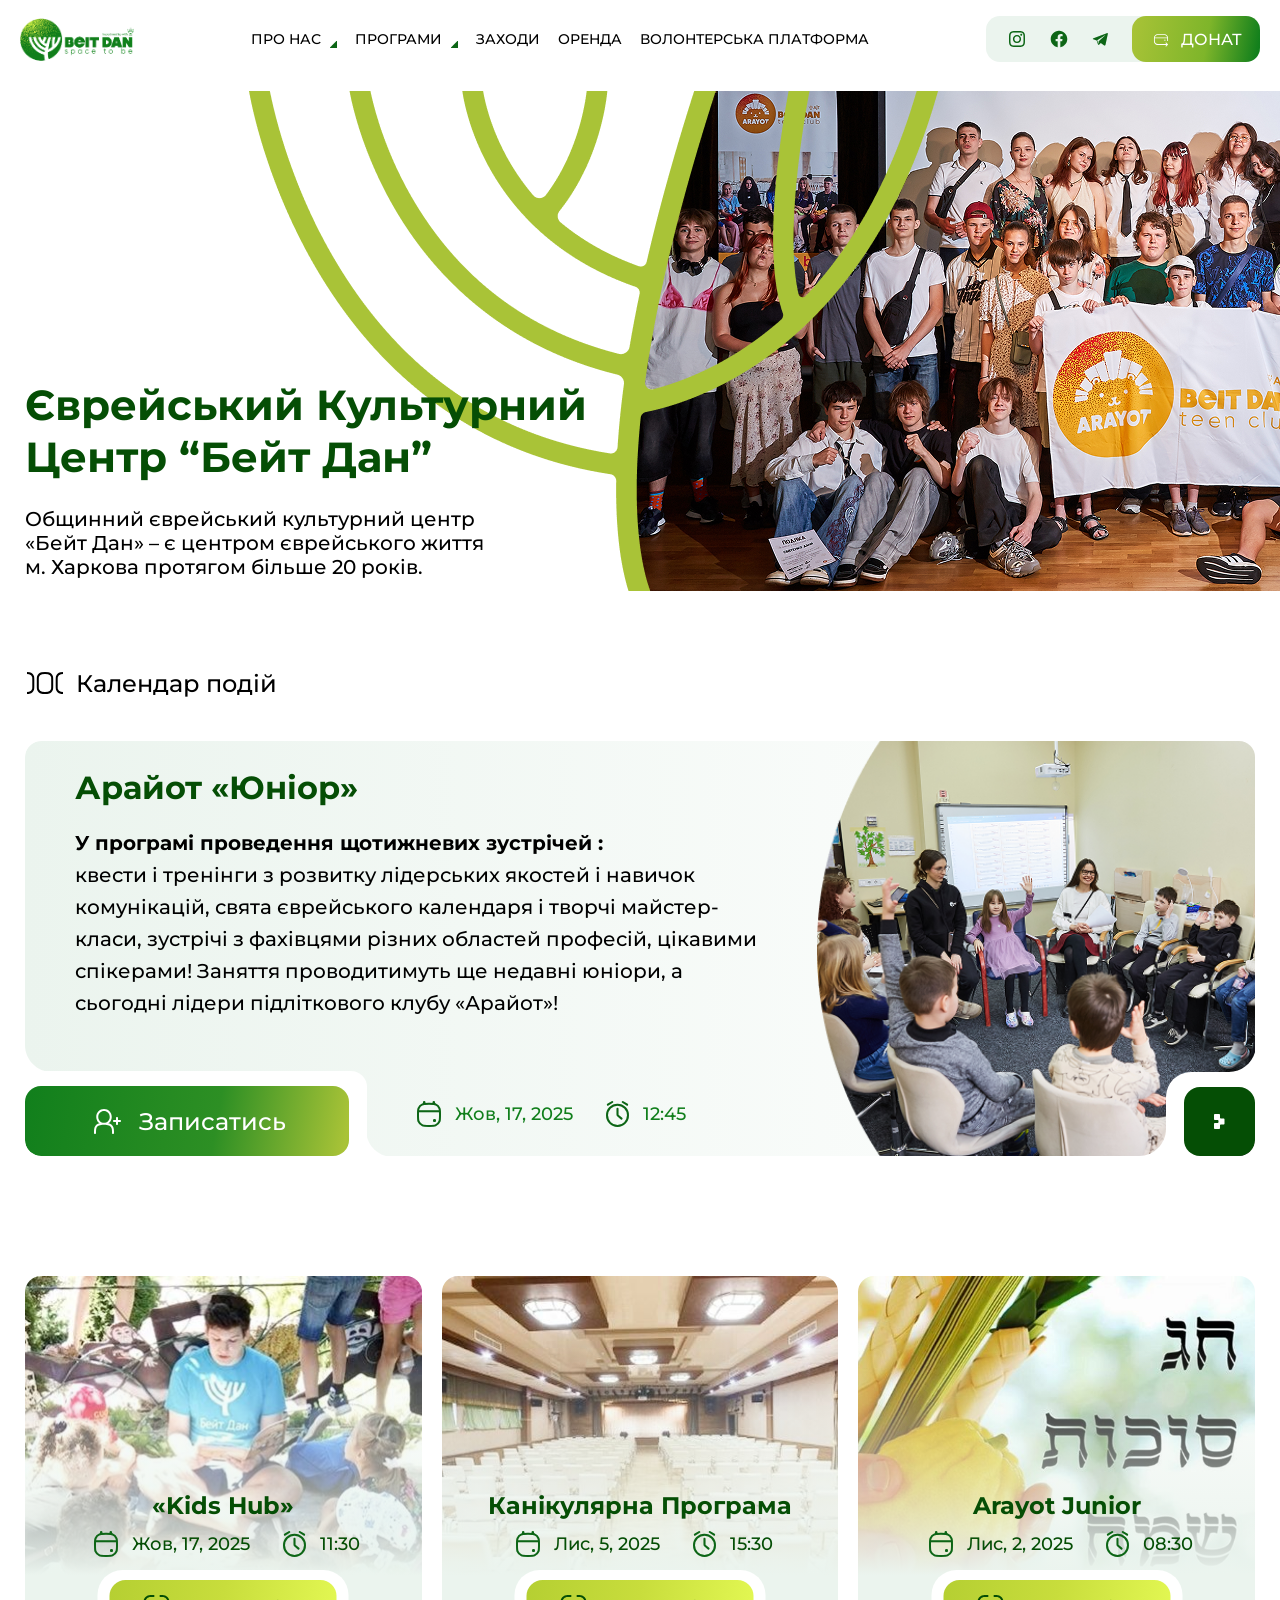
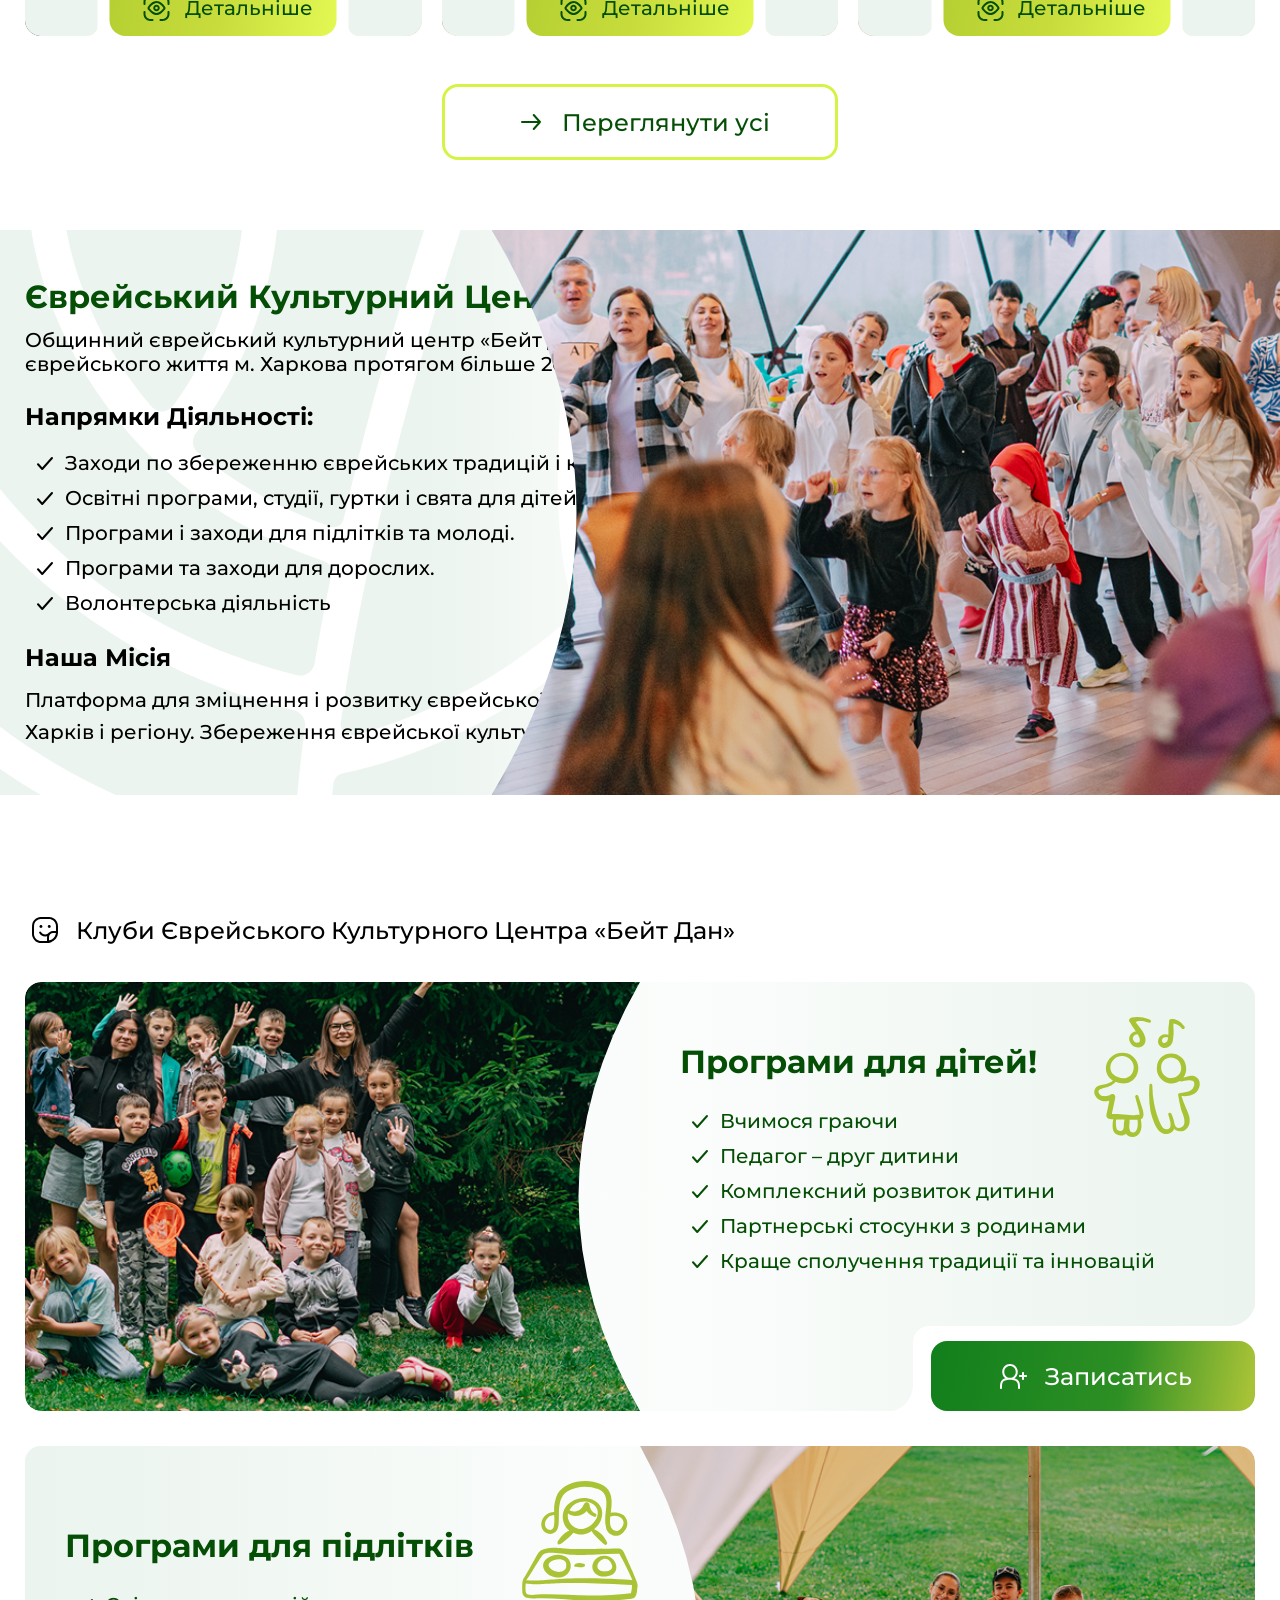
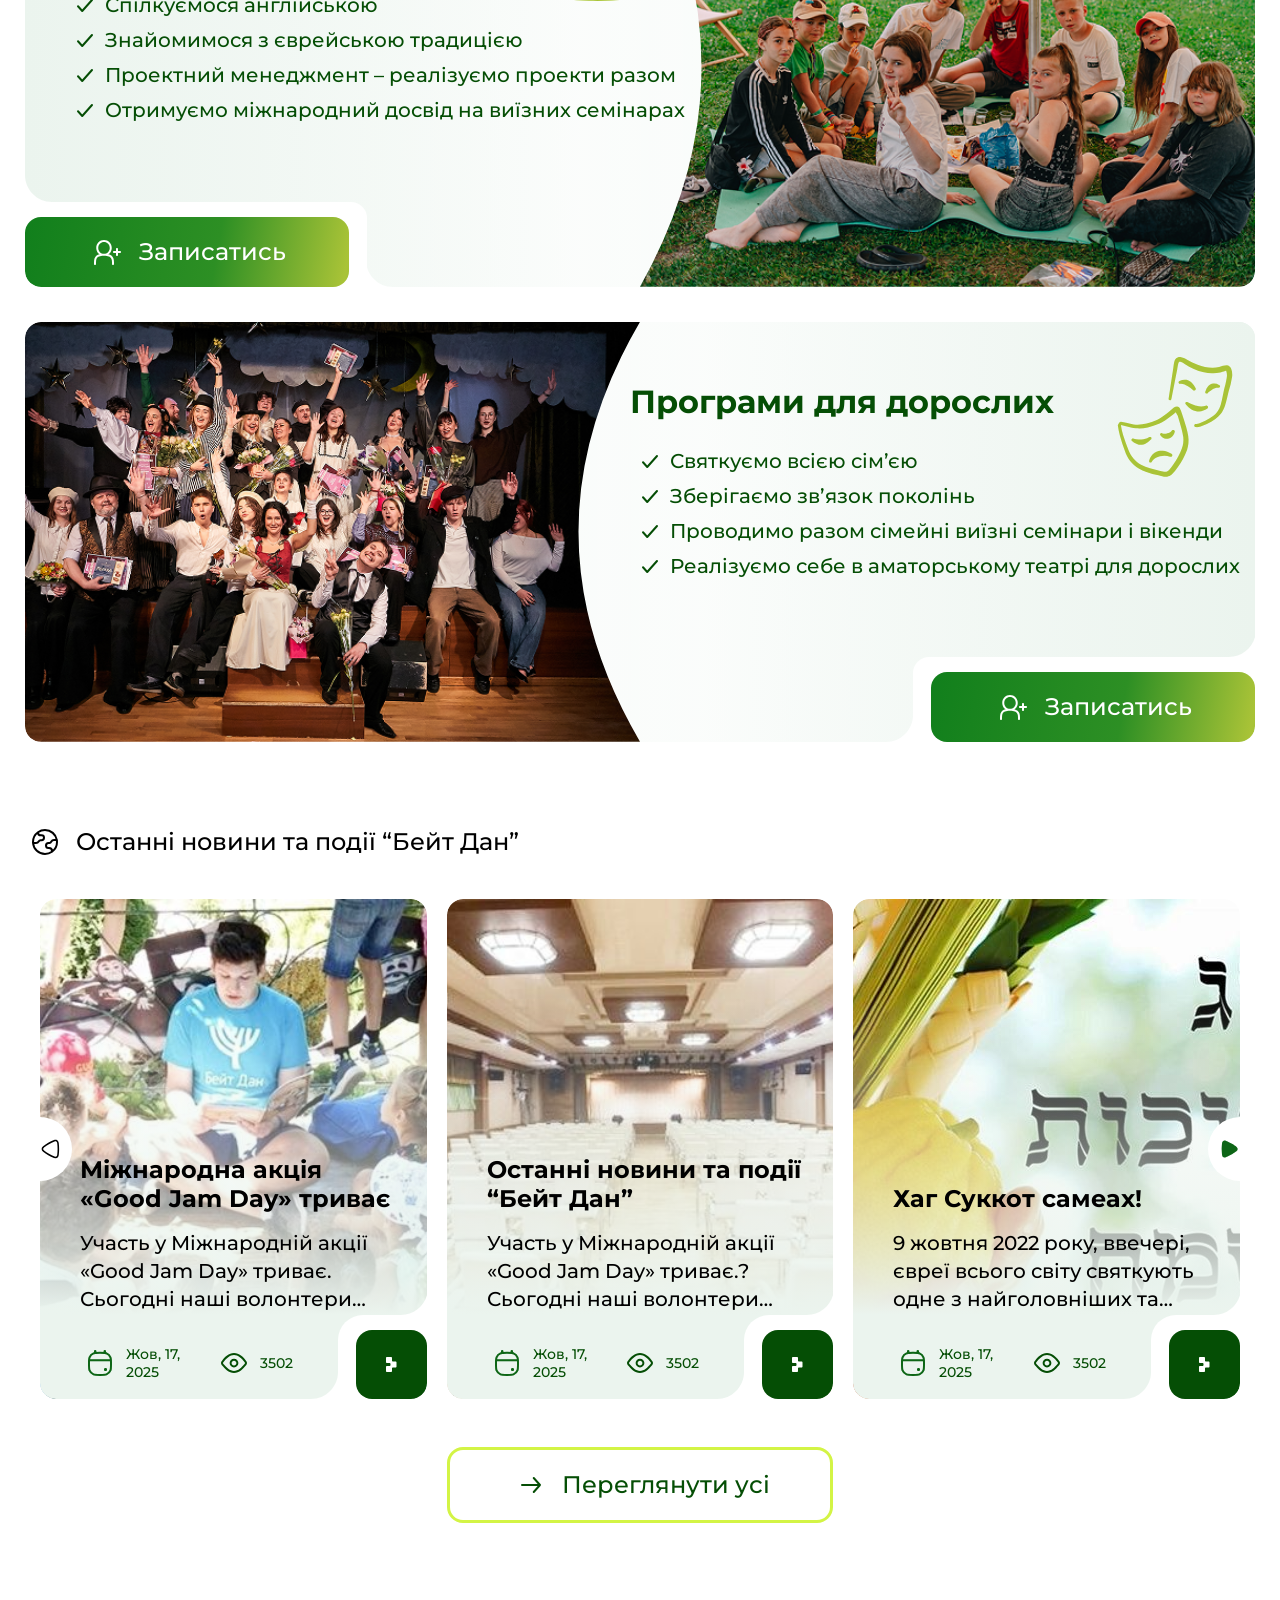
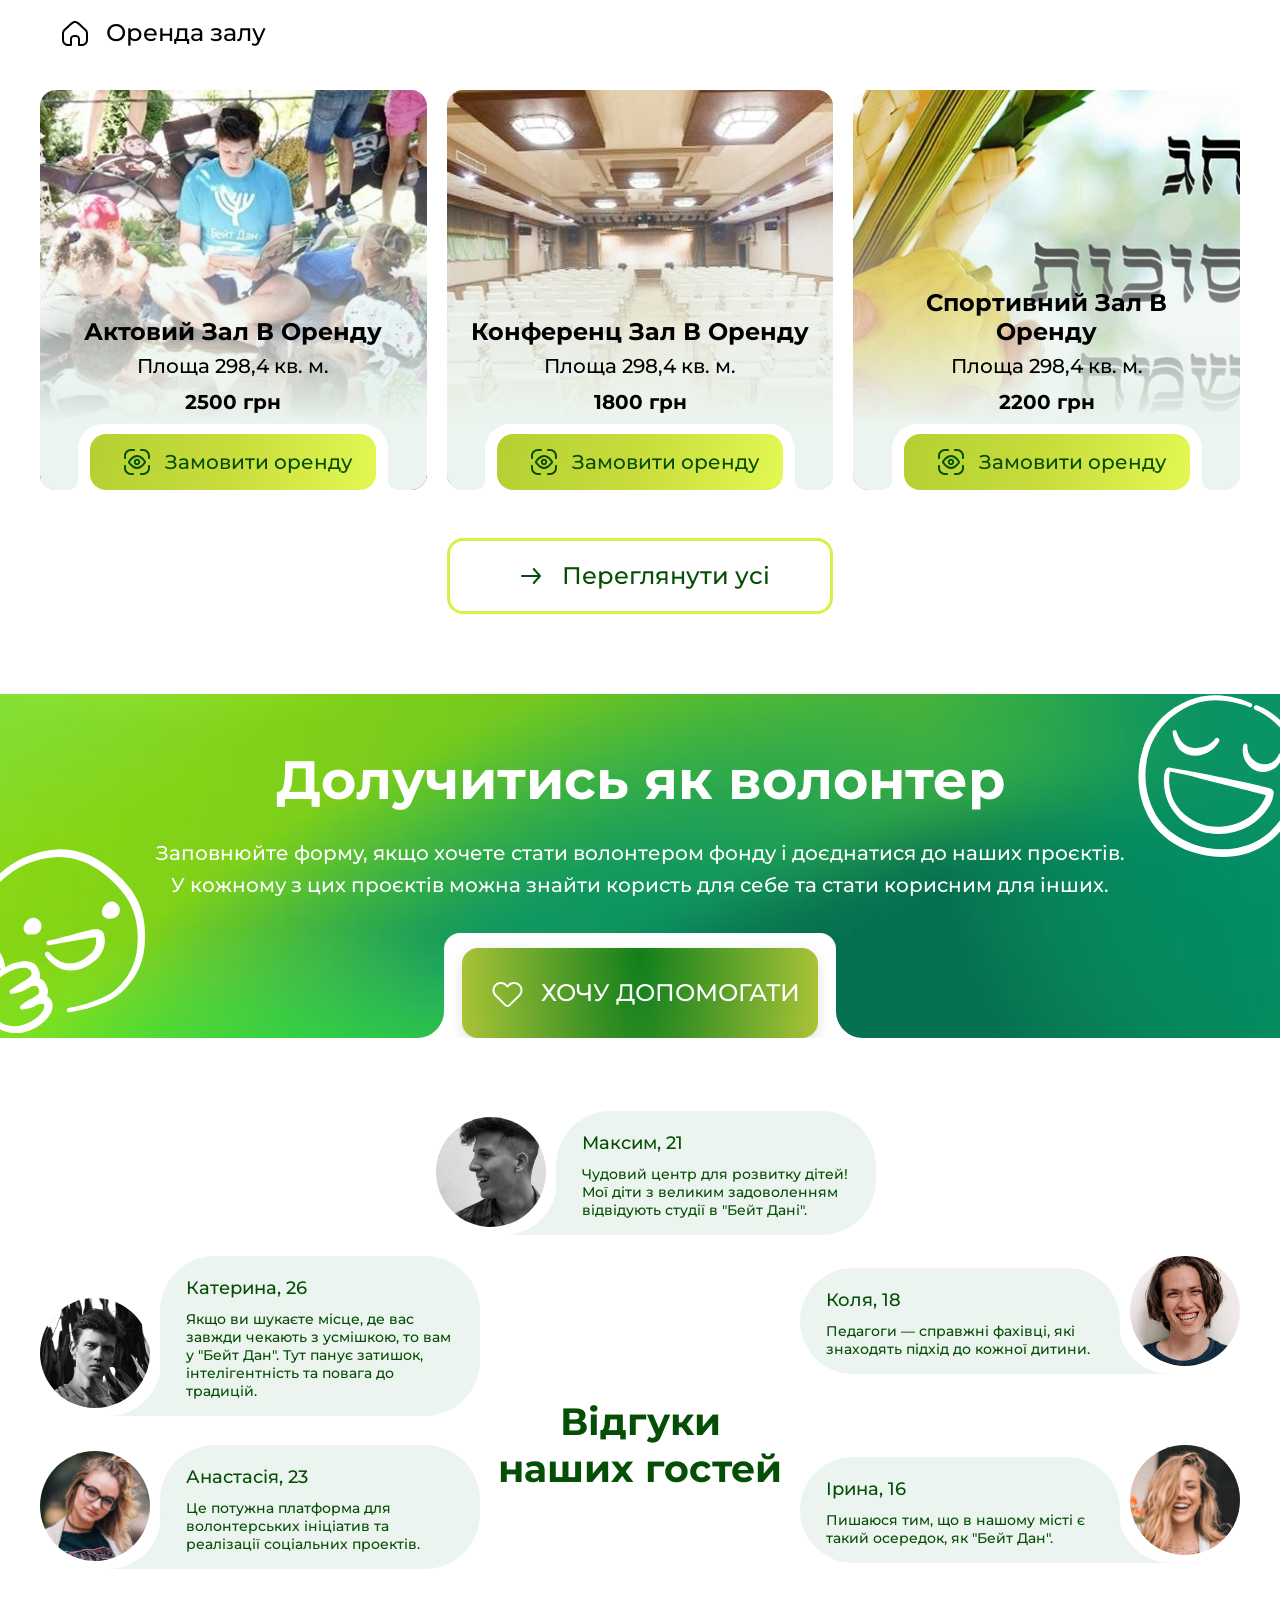
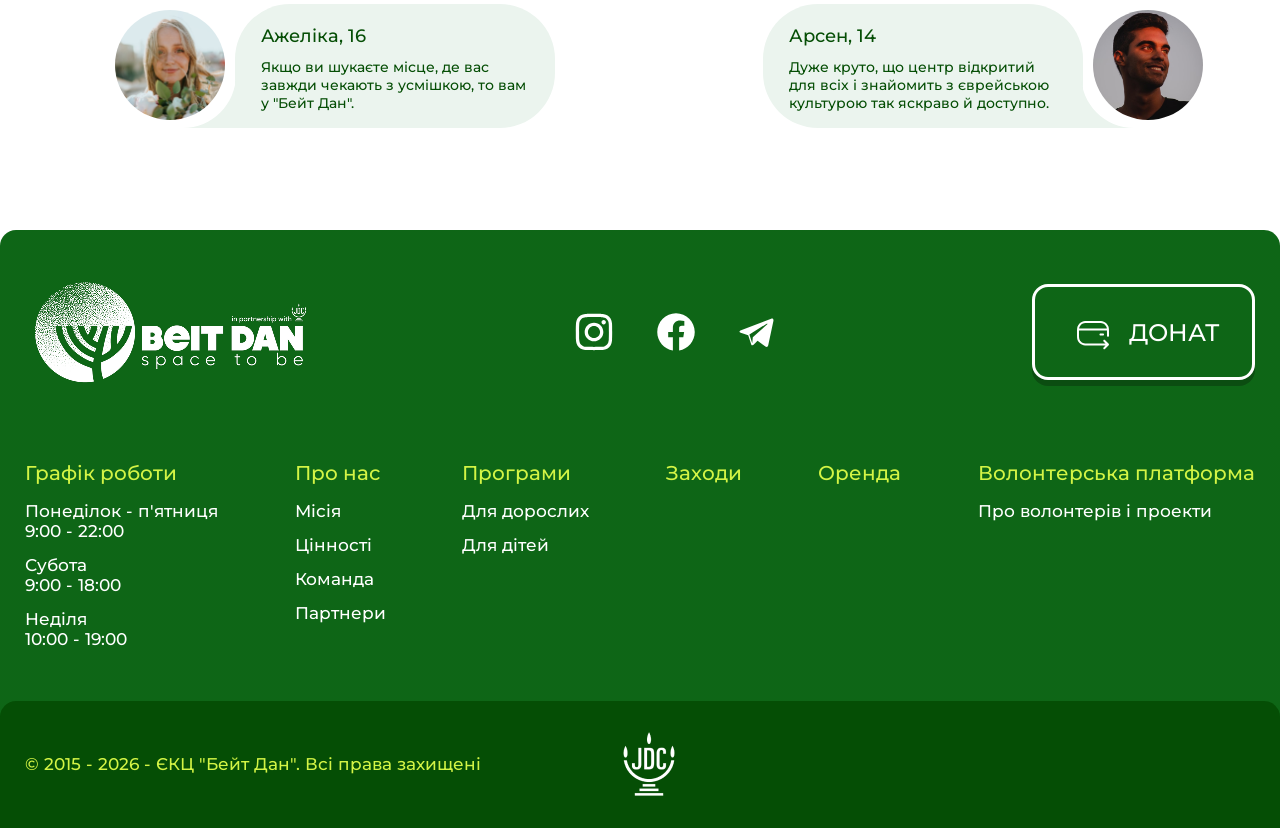
==== commit 3e35f207: "04.06" ====
--- a/index.html
+++ b/index.html
@@ -156,7 +156,7 @@
   <section class="shows">
     <div class="container">
       <div class="shows__items">
-        <article class="shows__item" style="--shows-bg: url('./images/shows-1.png');">
+        <article class="shows__item" style="--shows-bg: url('./images/block-1.jpg');">
           <div class="shows__body">
             <h3 class="shows__title">«Kids Hub»</h3>
             <div class="shows__info">
@@ -177,7 +177,7 @@
             </a>
           </div>
         </article>
-        <article class="shows__item" style="--shows-bg: url('./images/shows-2.png');">
+        <article class="shows__item" style="--shows-bg: url('./images/block-2.jpg');">
           <div class="shows__body">
             <h3 class="shows__title">Канікулярна програма</h3>
             <div class="shows__info">
@@ -198,7 +198,7 @@
             </a>
           </div>
         </article>
-        <article class="shows__item" style="--shows-bg: url('./images/shows-3.png');">
+        <article class="shows__item" style="--shows-bg: url('./images/block-3.jpg');">
           <div class="shows__body">
             <h3 class="shows__title">Arayot Junior</h3>
             <div class="shows__info">
@@ -412,7 +412,7 @@
         <div class="news__track">
             <article class="news__card">
               <div class="news__card-media">
-                <img class="news__card-img" src="./images/news-1.png"
+                <img class="news__card-img" src="./images/block-1.jpg"
                   alt="Міжнародна акція «Good Jam Day» триває">
               </div>
               <div class="news__card-body">
@@ -444,7 +444,7 @@
             </article>
             <article class="news__card">
               <div class="news__card-media">
-                <img class="news__card-img" src="./images/news-2.png"
+                <img class="news__card-img" src="./images/block-2.jpg"
                   alt="Всеукраїнська акція «Плед тисячі сердець»">
               </div>
               <div class="news__card-body">
@@ -476,7 +476,7 @@
             </article>
             <article class="news__card">
               <div class="news__card-media">
-                <img class="news__card-img" src="./images/news-3.png" alt="Хаг Суккот самеах!">
+                <img class="news__card-img" src="./images/block-3.jpg" alt="Хаг Суккот самеах!">
               </div>
               <div class="news__card-body">
                 <h3 class="news__card-title">
@@ -506,7 +506,7 @@
             </article>
             <article class="news__card">
               <div class="news__card-media">
-                <img class="news__card-img" src="./images/news-1.png"
+                <img class="news__card-img" src="./images/block-1.jpg"
                   alt="Програми для підлітків">
               </div>
               <div class="news__card-body">
@@ -559,7 +559,7 @@
     </div>
     <div class="rent__items">
         <article class="rent__item"
-          style="background-image: url('./images/rent-1.png'); background-repeat: no-repeat; background-position: center; background-size: cover;">
+          style="background-image: url('./images/block-1.jpg'); background-repeat: no-repeat; background-position: center; background-size: cover;">
           <div class="rent__body">
             <h3 class="rent__title-card">Актовий зал в оренду</h3>
             <div class="rent__info">
@@ -576,7 +576,7 @@
         </article>
 
         <article class="rent__item"
-          style="background-image: url('./images/rent-2.png'); background-repeat: no-repeat; background-position: center; background-size: cover;">
+          style="background-image: url('./images/block-2.jpg'); background-repeat: no-repeat; background-position: center; background-size: cover;">
           <div class="rent__body">
             <h3 class="rent__title-card">Конференц зал в оренду</h3>
             <div class="rent__info">
@@ -593,7 +593,7 @@
         </article>
 
         <article class="rent__item"
-          style="background-image: url('./images/rent-3.png'); background-repeat: no-repeat; background-position: center; background-size: cover;">
+          style="background-image: url('./images/block-3.jpg'); background-repeat: no-repeat; background-position: center; background-size: cover;">
           <div class="rent__body">
             <h3 class="rent__title-card">Спортивний зал в оренду</h3>
             <div class="rent__info">
--- a/css/style.css
+++ b/css/style.css
@@ -1360,6 +1360,7 @@
 	min-width: 0;
 	width: auto;
 	max-width: none;
+	min-height: 400px;
 }
 
 .shows__visual {
@@ -1427,15 +1428,30 @@
 }
 
 .shows__item:nth-child(1) .shows__body {
-	background-image: url('../images/shows-1.png');
+	background-image: url('../images/block-1.jpg');
 }
 
 .shows__item:nth-child(2) .shows__body {
-	background-image: url('../images/shows-2.png');
+	background-image: url('../images/block-2.jpg');
 }
 
 .shows__item:nth-child(3) .shows__body {
-	background-image: url('../images/shows-3.png');
+	background-image: url('../images/block-3.jpg');
+}
+
+.shows__body::before,
+.rent__item::before,
+.news__card-media::after {
+	content: '';
+	position: absolute;
+	inset: 0;
+	z-index: 1;
+	background: linear-gradient(
+		180deg,
+		rgba(255, 255, 255, 0) 18.31%,
+		#ebf4ee 83.1%
+	);
+	pointer-events: none;
 }
 
 .shows__body > *,
@@ -2876,7 +2892,7 @@
 	min-height: 0;
 	max-width: 480px;
 	width: 100%;
-	padding: 24px 24px 16px;
+	padding: 24px 24px 16px 40px;
 	position: relative;
 	z-index: 1;
 	background: transparent;
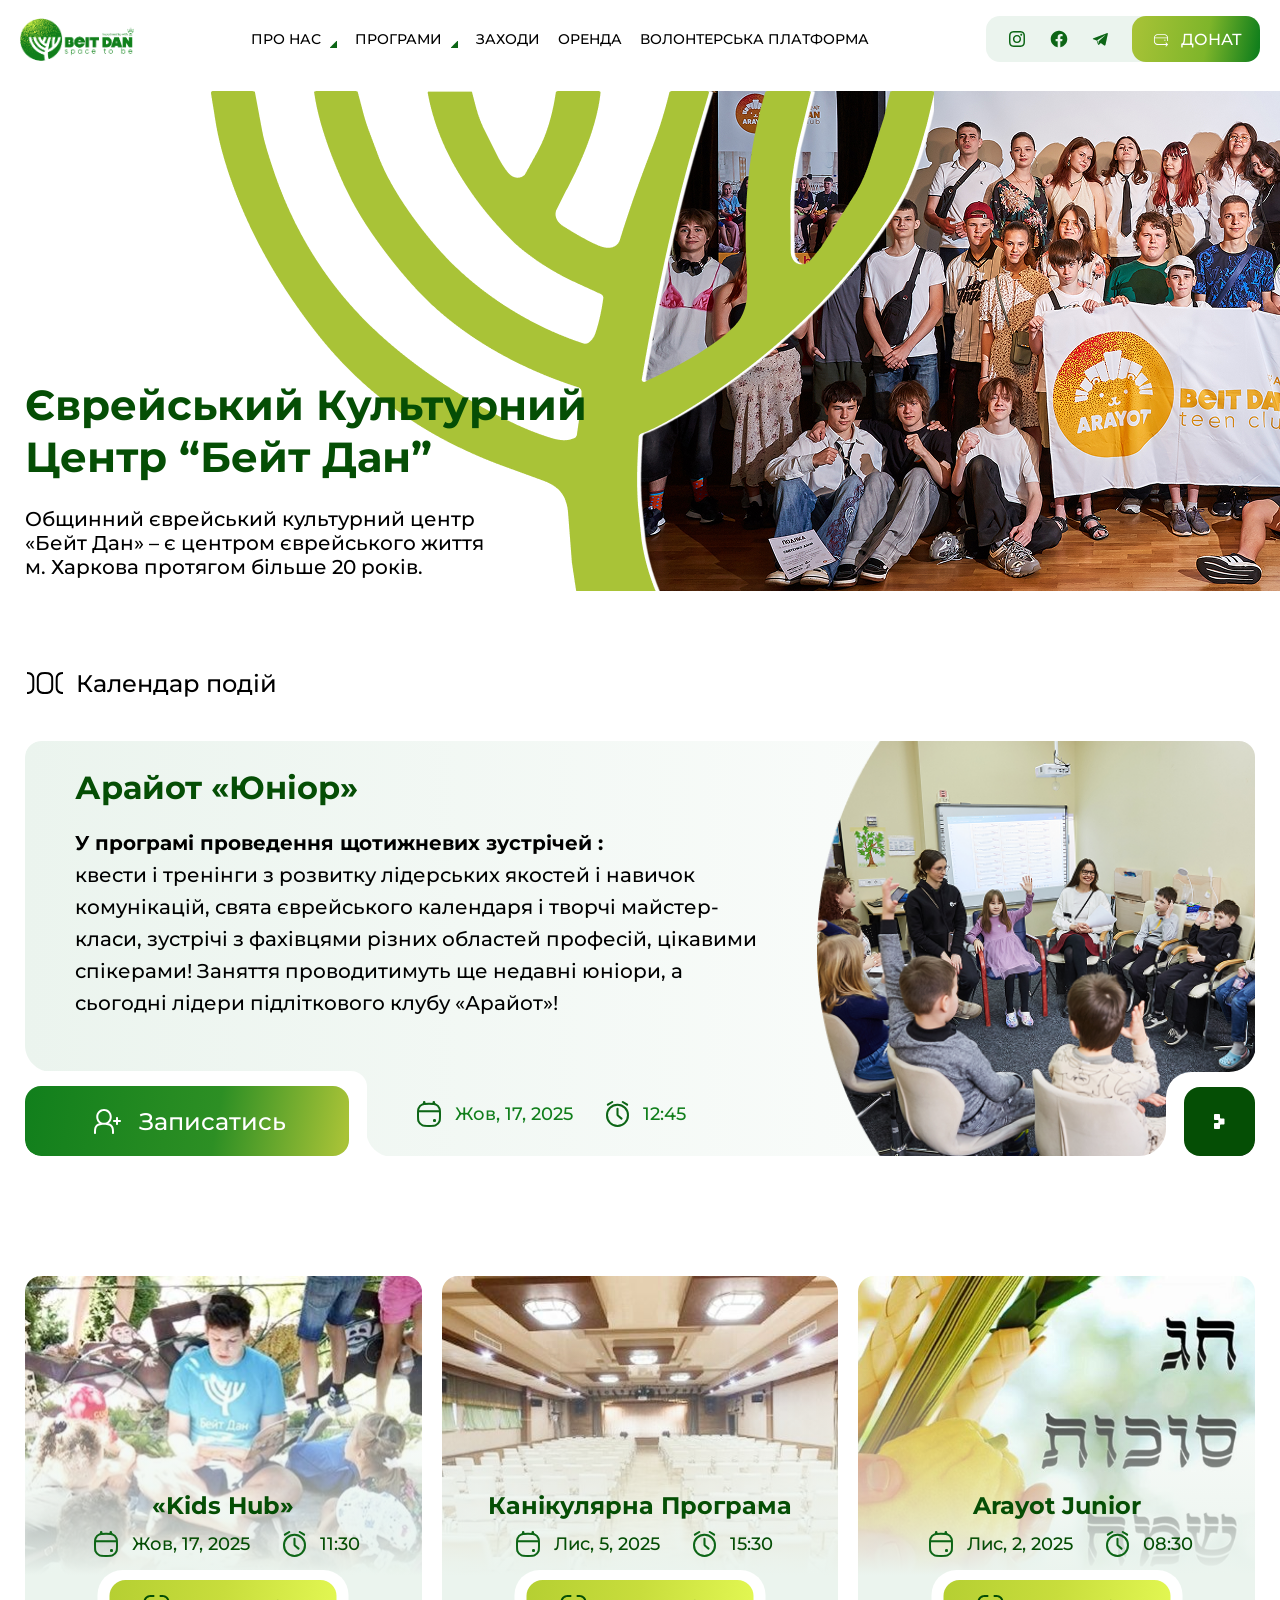
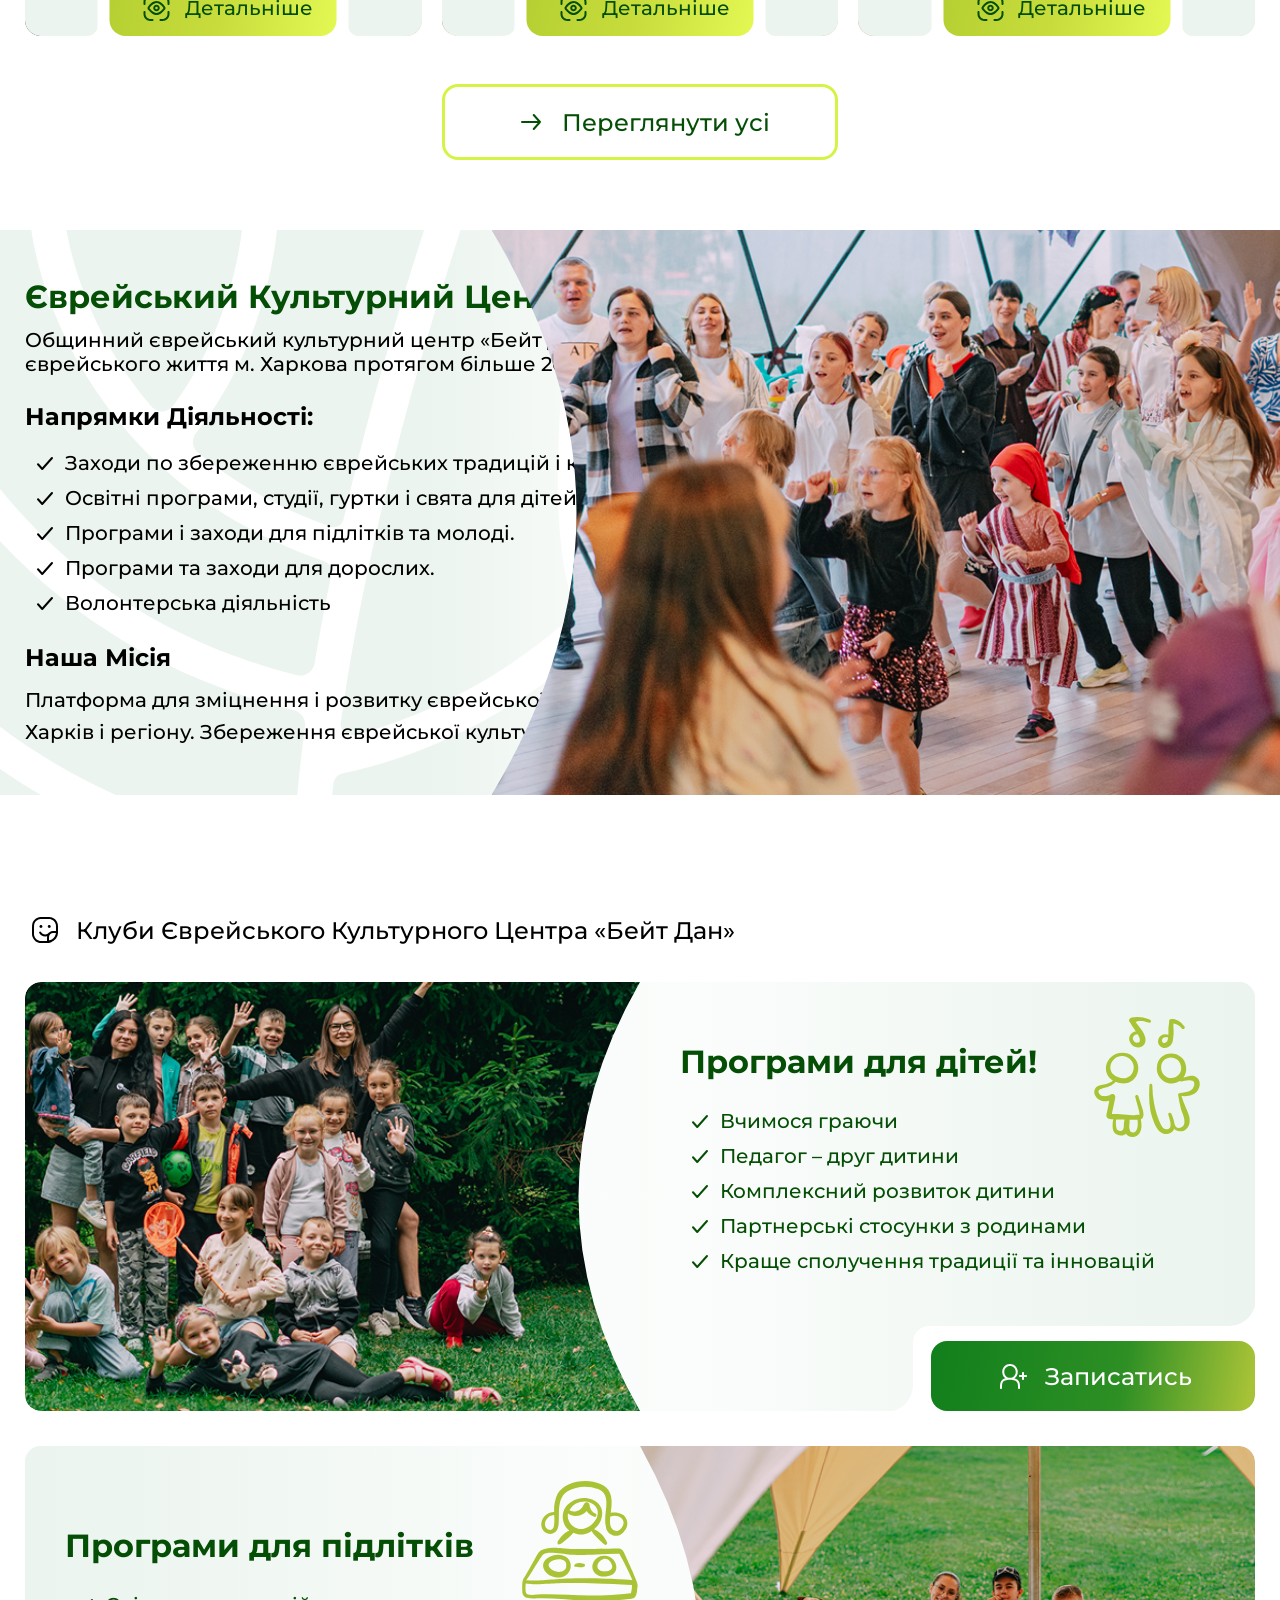
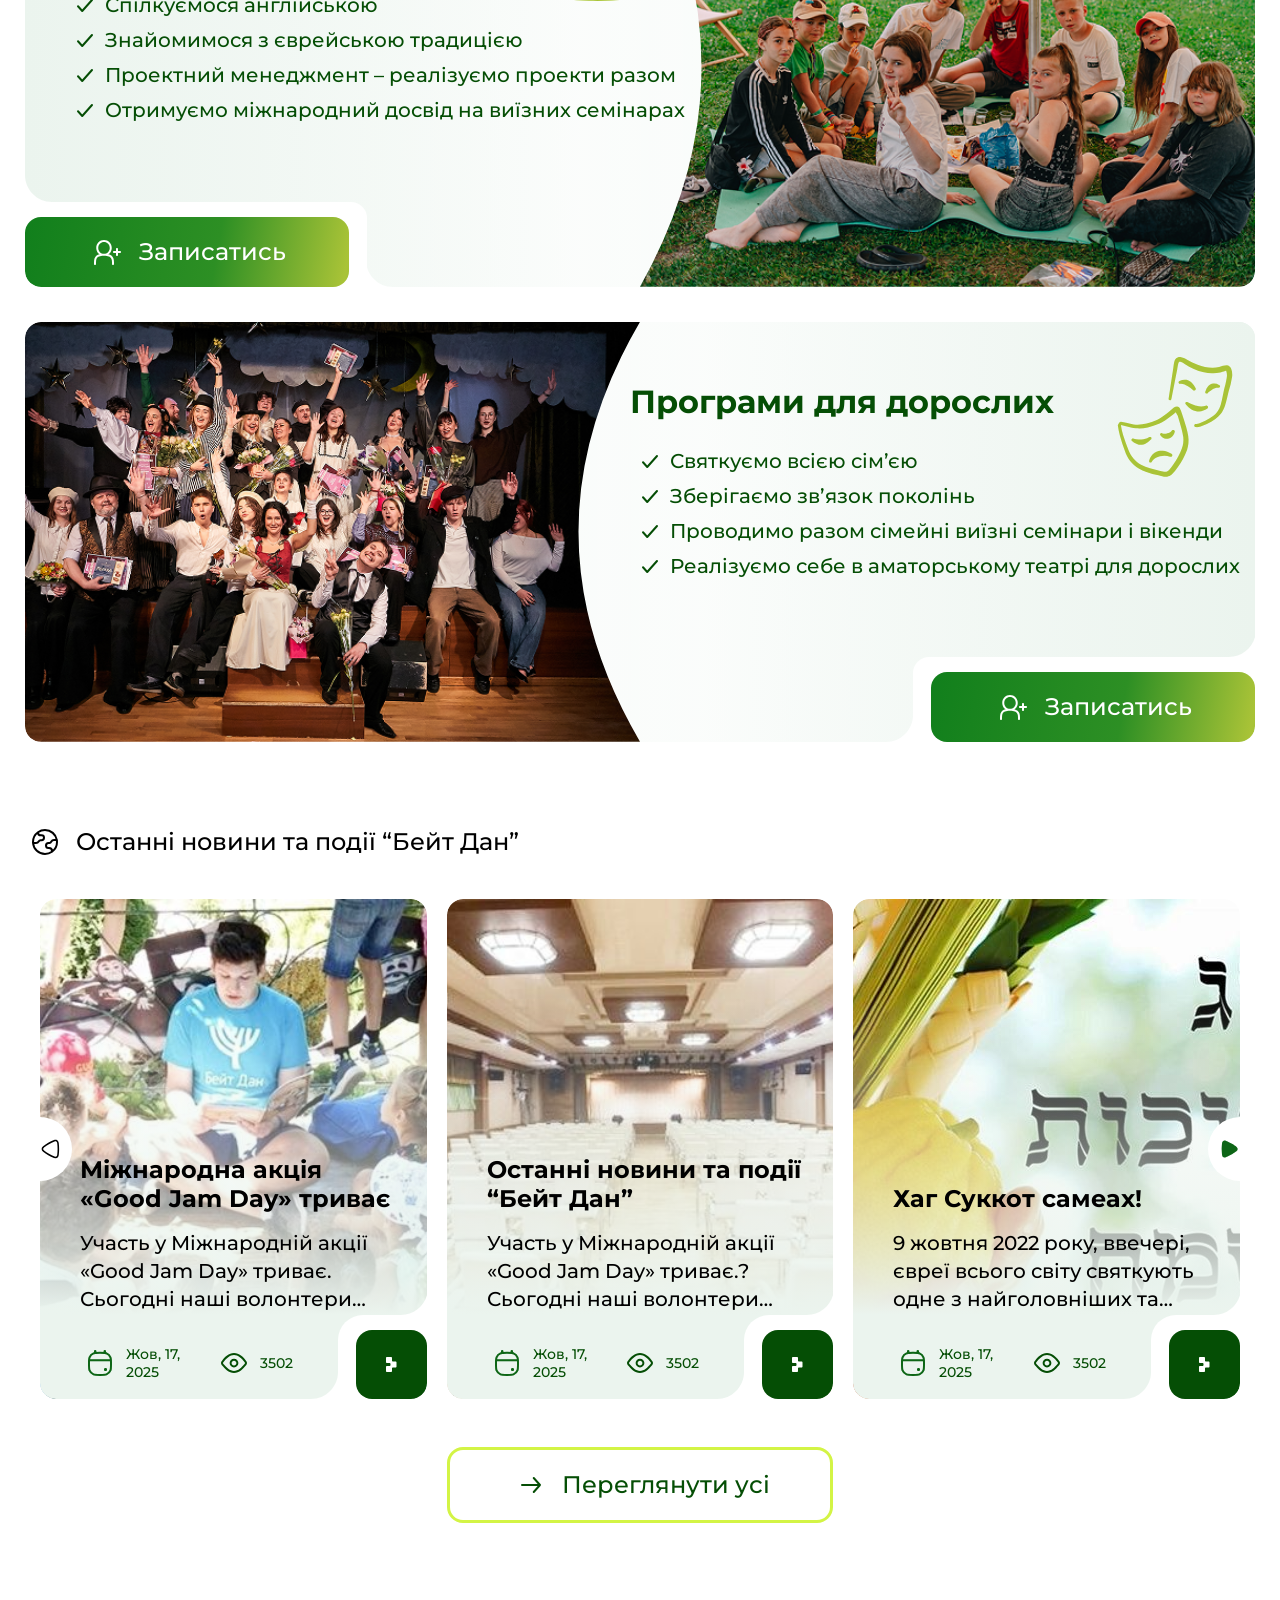
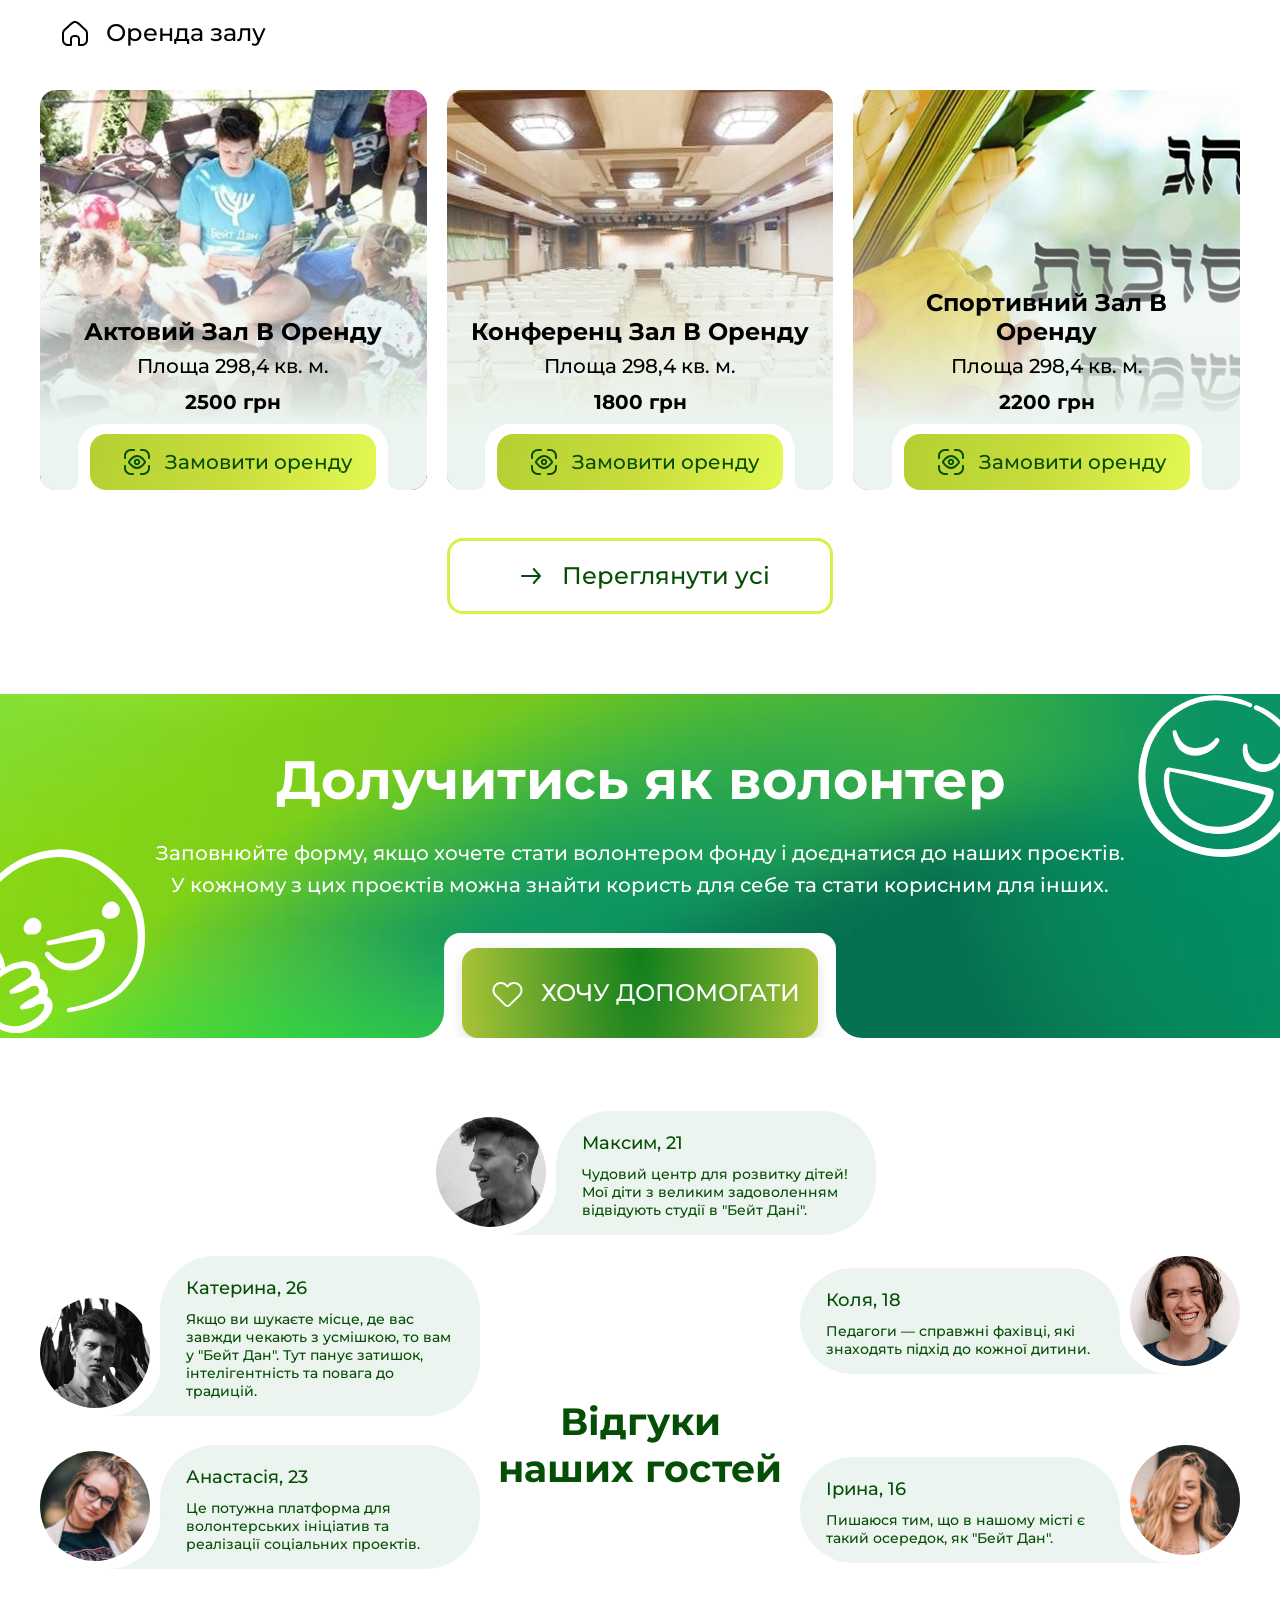
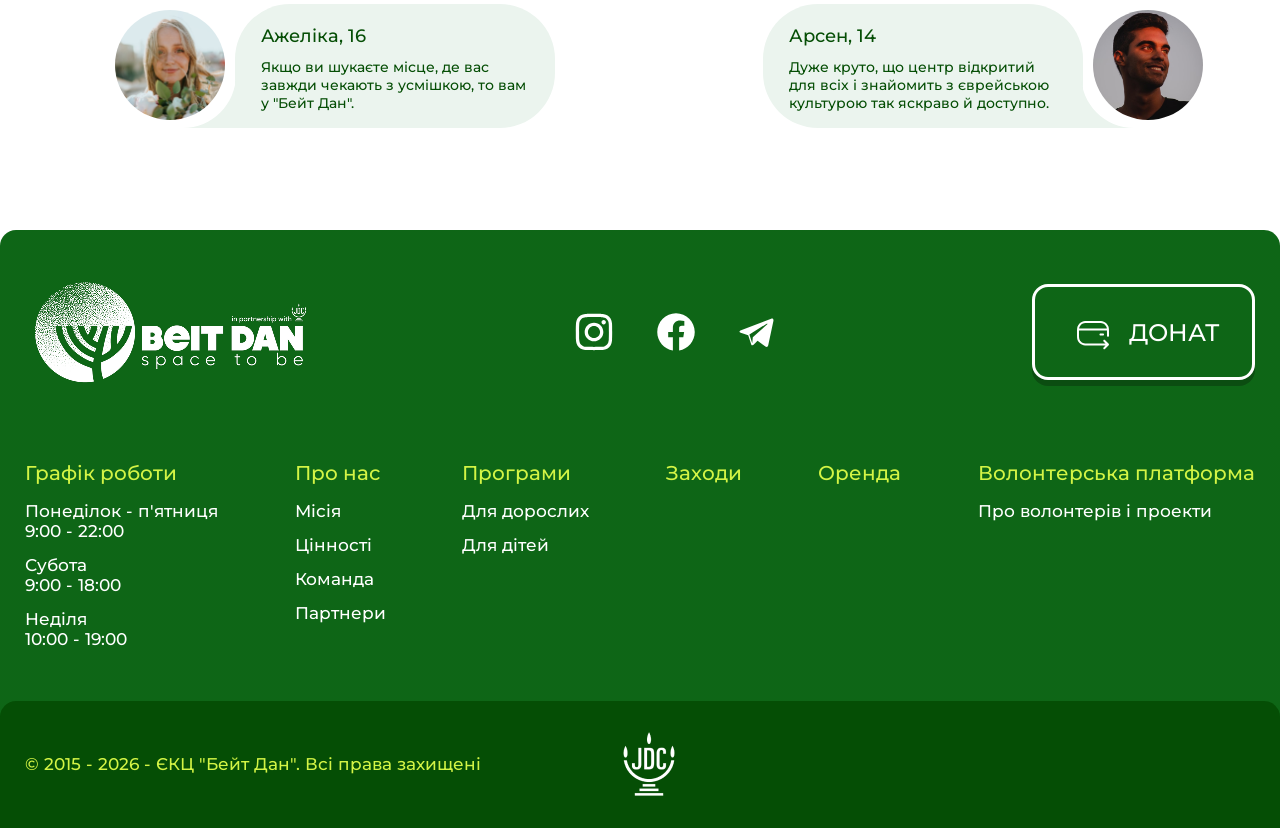
==== commit dfd20ddb: "/" ====
--- a/index.html
+++ b/index.html
@@ -102,7 +102,7 @@
             м. Харкова протягом більше 20 років.
           </p>
         </div>
-        <img class="main__img" src="./images/main.png" alt="">
+        <img class="main__img" src="./images/main-2.png" alt="">
       </div>
     </div>
   </section>
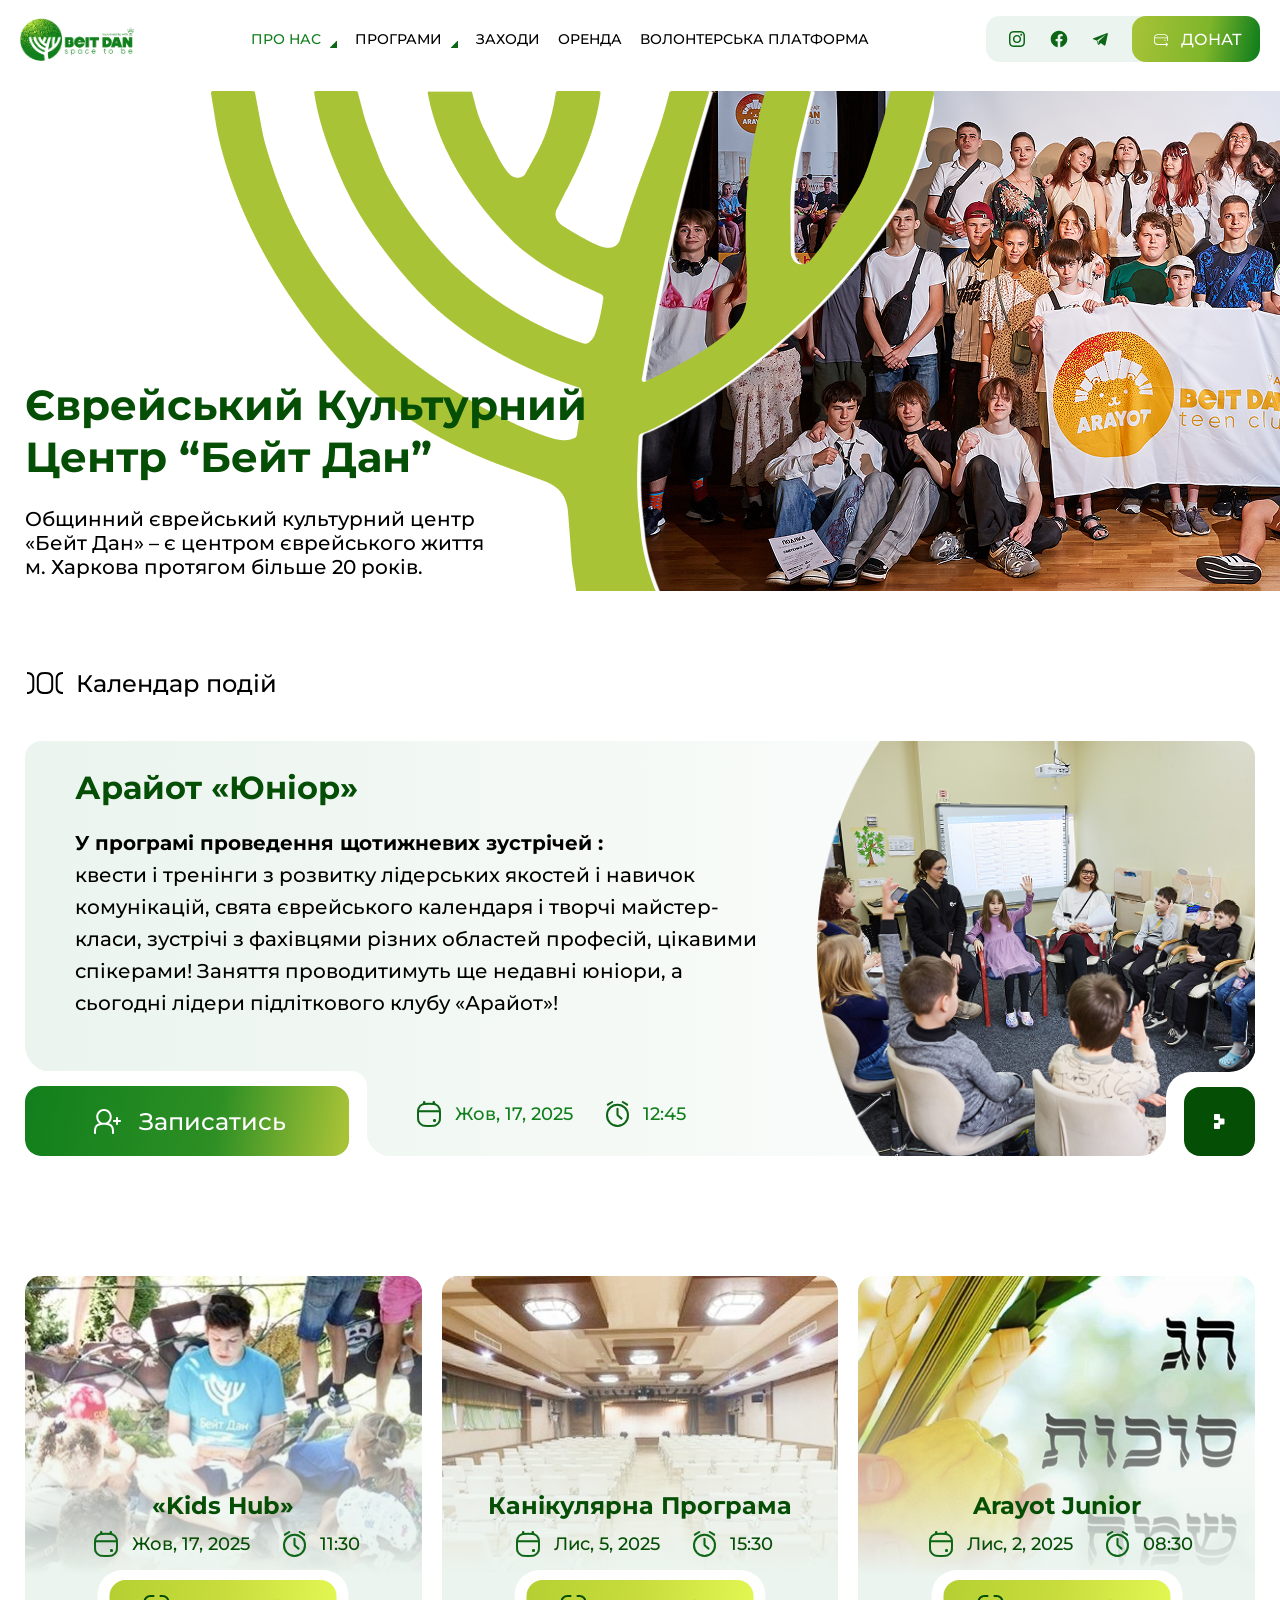
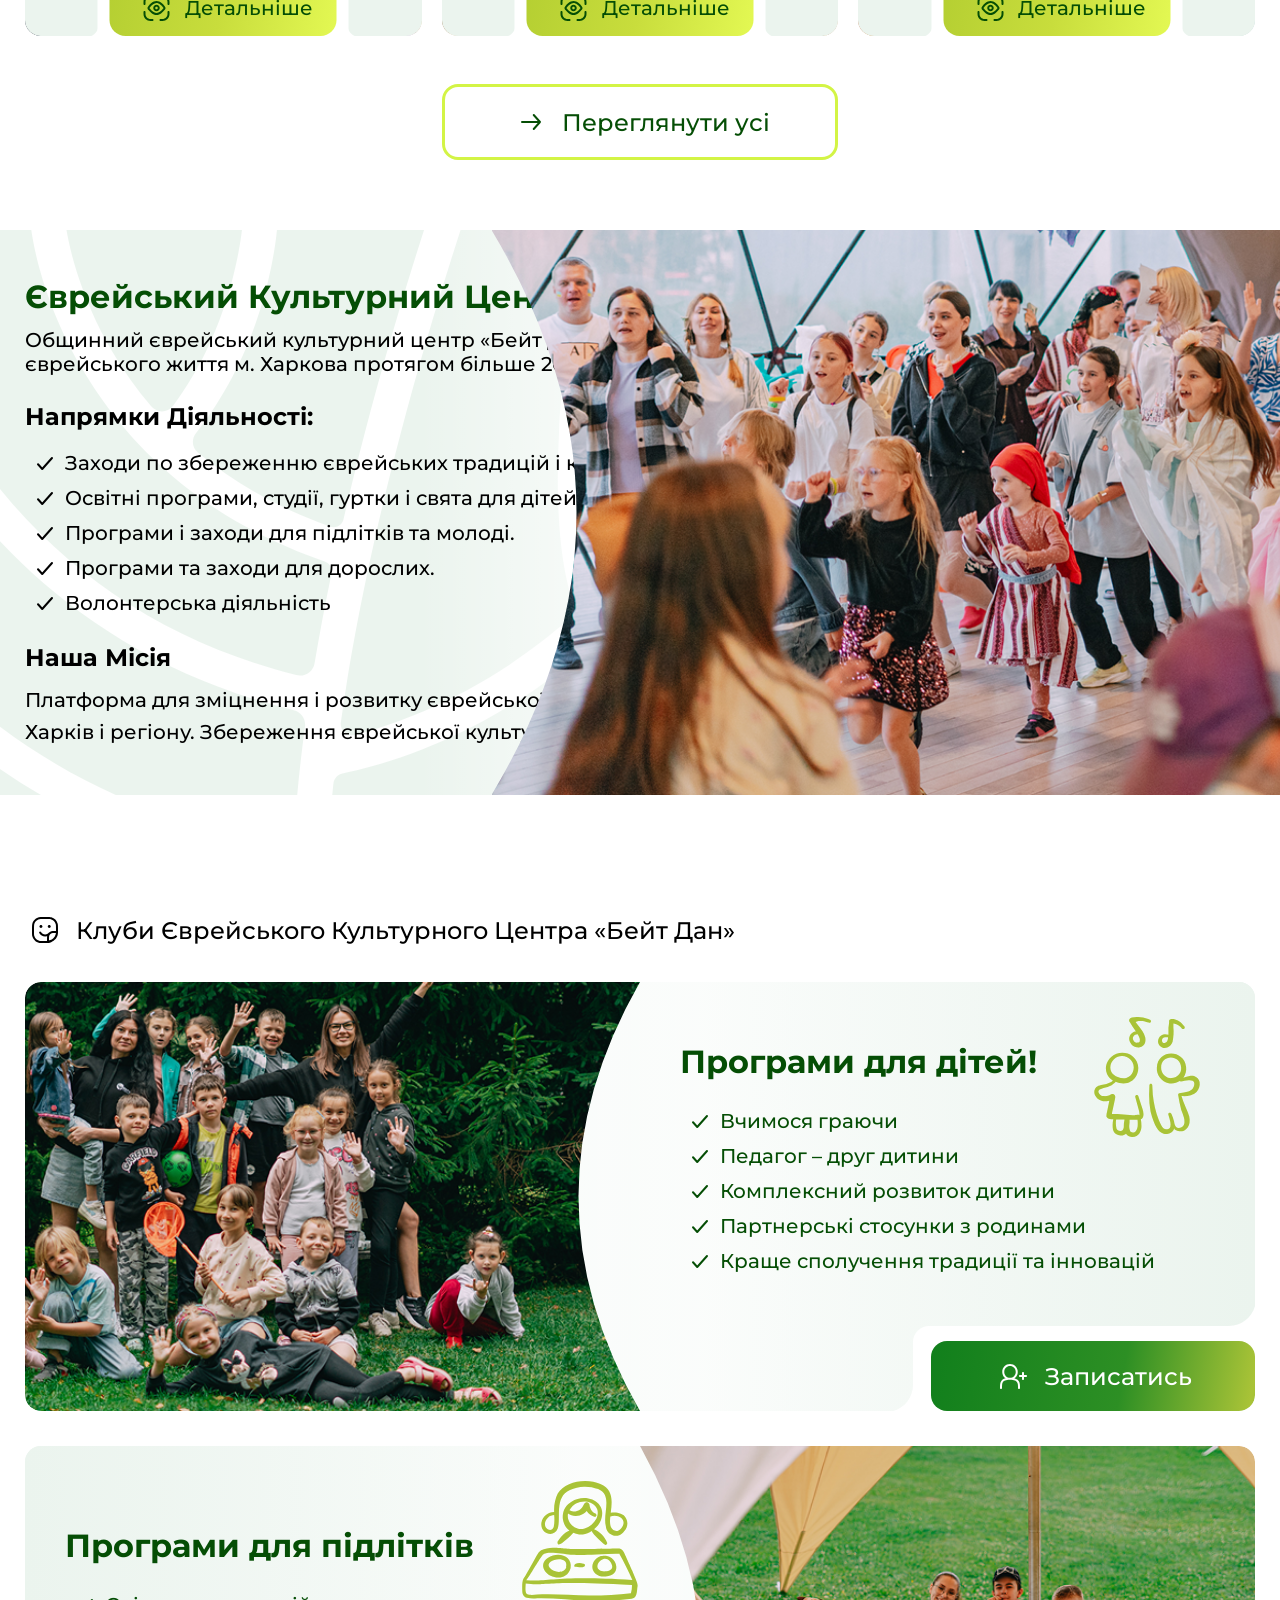
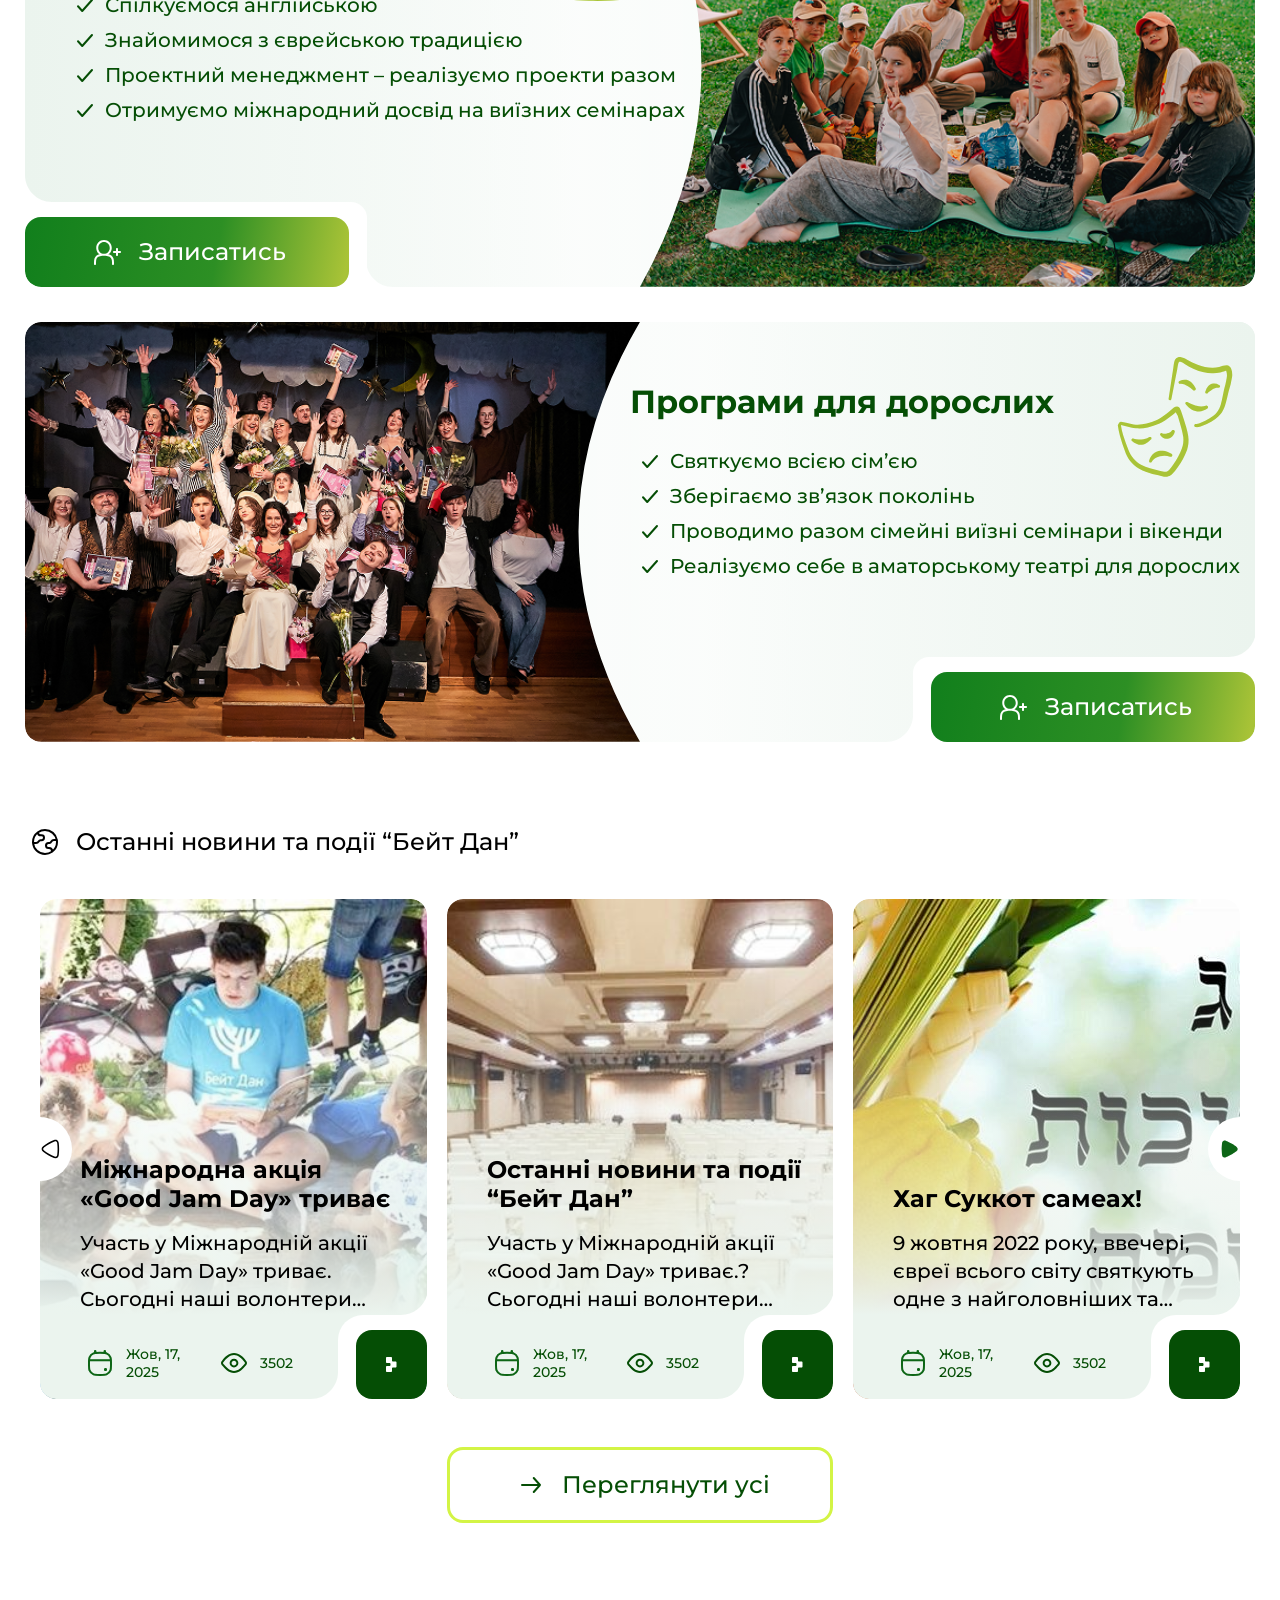
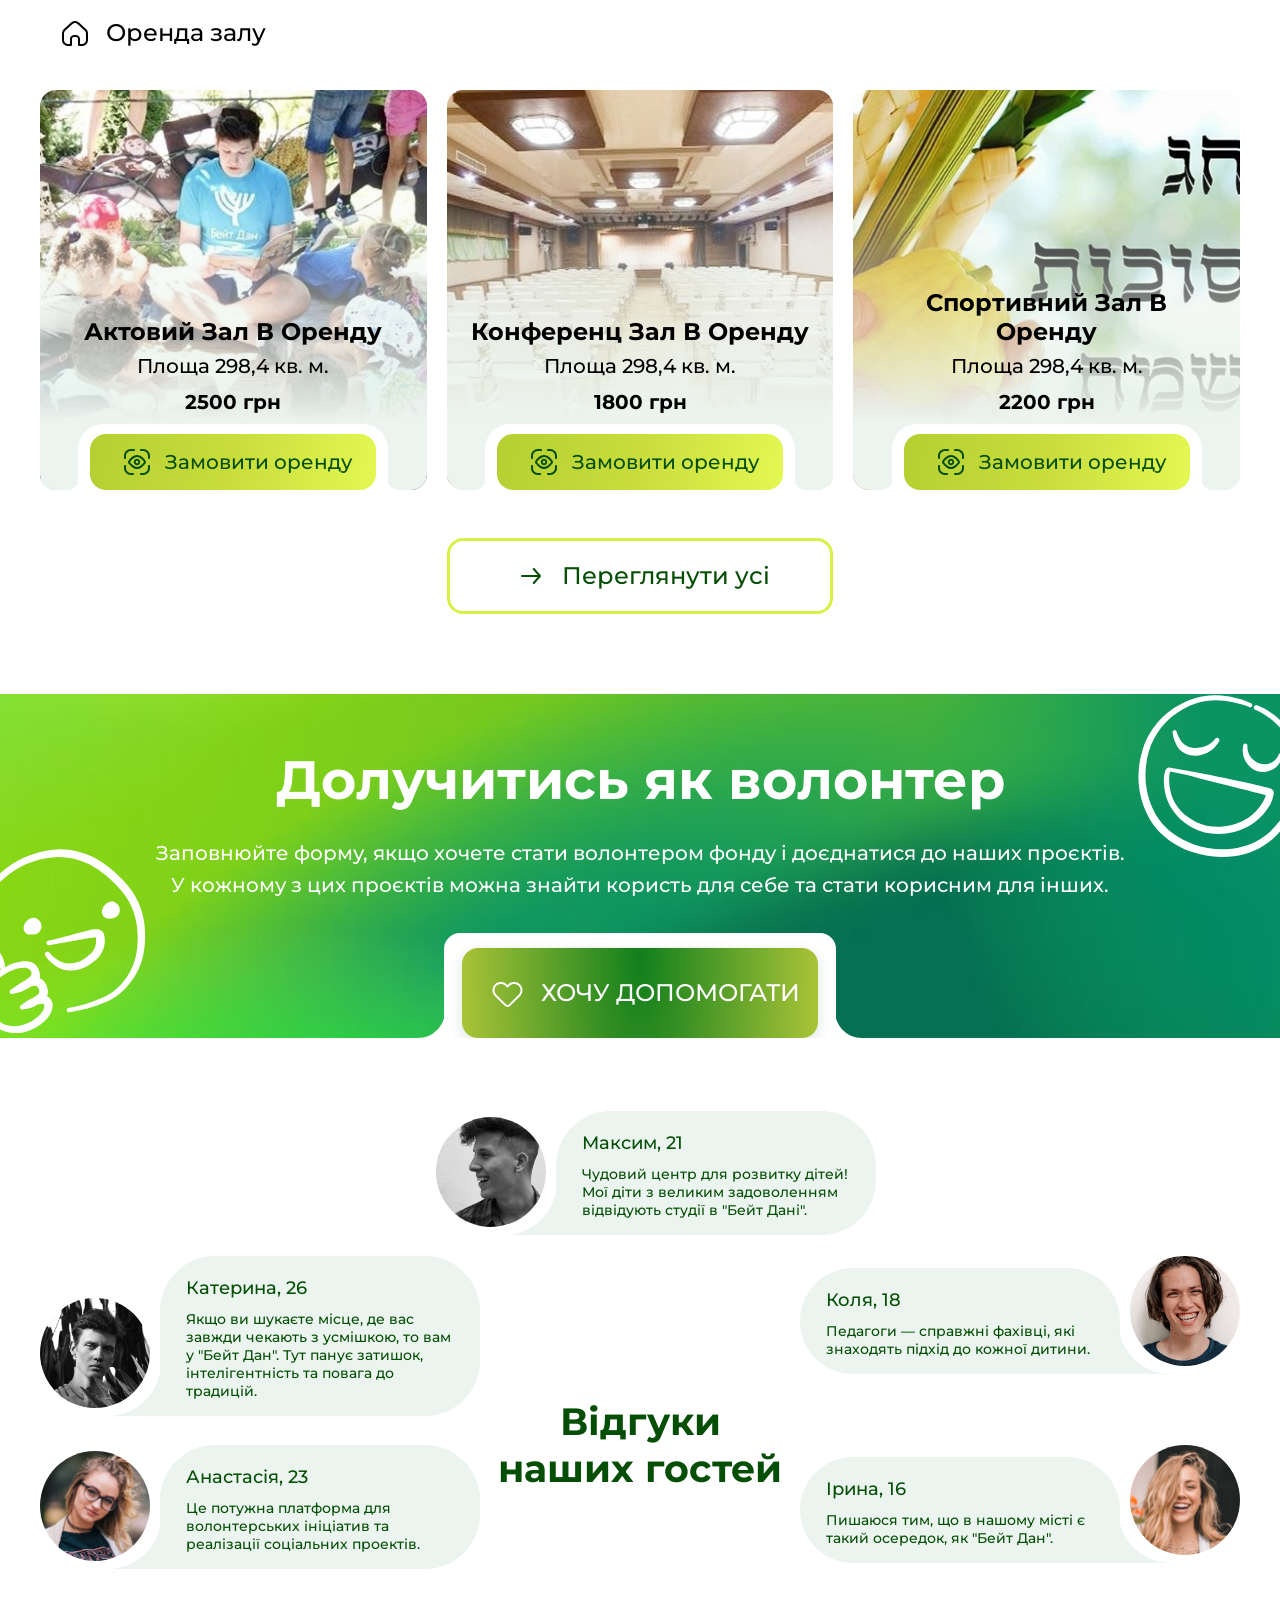
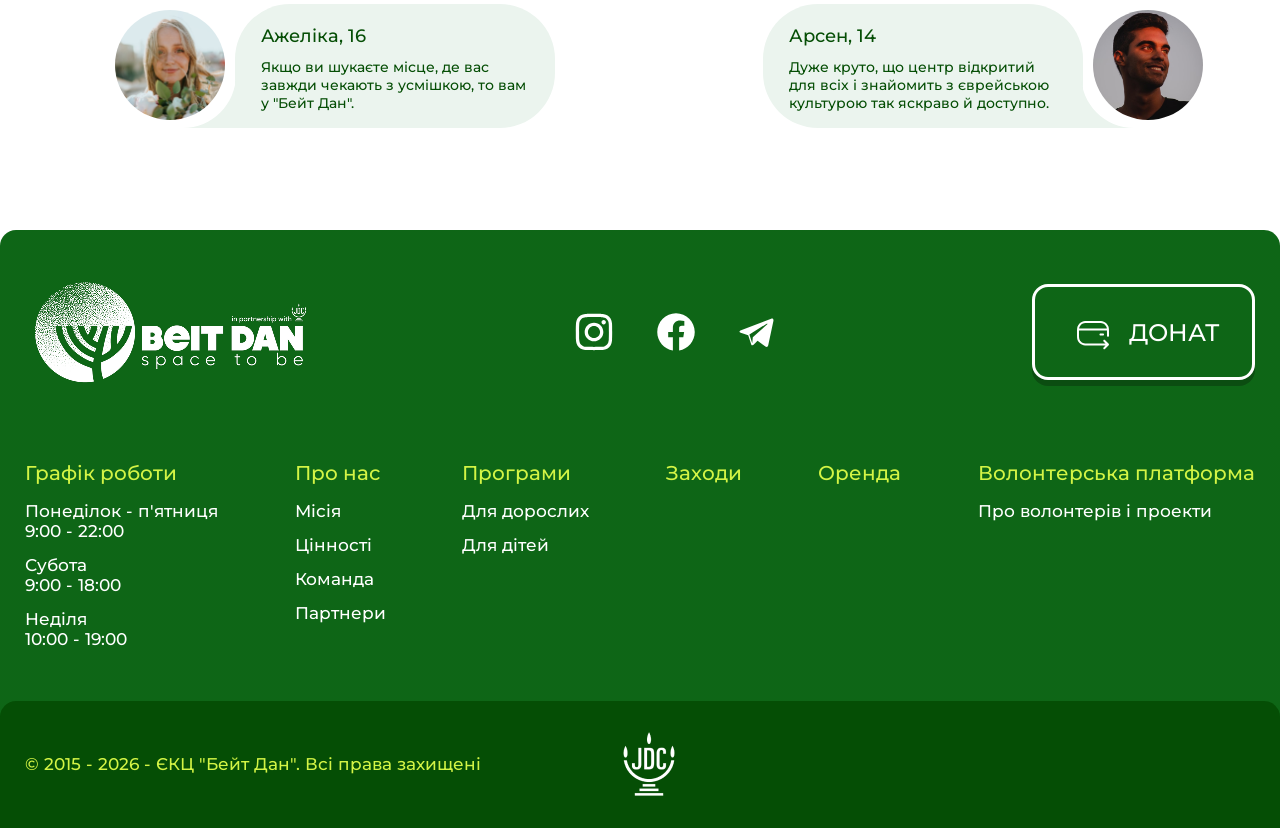
==== commit a50abf0e: "about upd" ====
--- a/index.html
+++ b/index.html
@@ -29,7 +29,7 @@
       <div class="header__menu" id="header-menu">
         <nav class="nav">
           <ul class="nav__list">
-            <li class="nav__item nav__item--dropdown">
+            <li class="nav__item nav__item--dropdown nav__item--active">
               <a class="nav__link" href="#about">Про нас</a>
               <ul class="nav__dropdown">
                 <li class="nav__dropdown-item">
--- a/css/style.css
+++ b/css/style.css
@@ -47,6 +47,10 @@
 	width: 100%;
 	z-index: 100;
 	background: #fff;
+}
+
+.header.header--scrolled {
+	padding-top: 0;
 }
 .header__inner {
 	display: flex;
@@ -228,7 +232,8 @@
 	background: #ebf4ee;
 }
 
-.nav__item:hover {
+.nav__item:hover,
+.nav__item--active {
 	color: #117f1c;
 }
 
@@ -1582,7 +1587,7 @@
 	background-size: contain;
 	background-position: center;
 	right: -23px;
-	bottom: 0;
+	bottom: -0.5px;
 }
 .shows__btn::before,
 .rent__btn::before {
@@ -1594,7 +1599,7 @@
 	background-repeat: no-repeat;
 	background-size: contain;
 	background-position: center;
-	bottom: 0;
+	bottom: -0.5px;
 	transform: rotate(-90deg);
 	left: -23px;
 }
@@ -1744,6 +1749,92 @@
 	font-size: 24px;
 	font-weight: 500;
 	line-height: normal;
+}
+
+body:has(.main .about) .header {
+	background: transparent;
+	transition:
+		background-color 0.3s ease,
+		padding-top 0.3s ease;
+}
+
+body:has(.main .about) .header.header--scrolled {
+	background: #fff;
+}
+
+.main:has(.about) {
+	--about-decor-header: calc(114px + var(--header-top-gap, 15px));
+	--about-decor-fade: 90px;
+	overflow: visible;
+}
+
+.main:has(.about)::after {
+	content: '';
+	position: absolute;
+	top: calc(-1 * var(--about-decor-header));
+	right: 0;
+	width: 1500px;
+	height: 1500px;
+	background-image: url('../images/main.svg');
+	background-repeat: no-repeat;
+	background-size: contain;
+	background-position: top right;
+	pointer-events: none;
+	z-index: 0;
+	-webkit-mask-image: linear-gradient(
+		to bottom,
+		rgba(0, 0, 0, 0.45) 0,
+		rgba(0, 0, 0, 0.45) var(--about-decor-header),
+		rgba(0, 0, 0, 1) calc(var(--about-decor-header) + var(--about-decor-fade))
+	);
+	mask-image: linear-gradient(
+		to bottom,
+		rgba(0, 0, 0, 0.45) 0,
+		rgba(0, 0, 0, 0.45) var(--about-decor-header),
+		rgba(0, 0, 0, 1) calc(var(--about-decor-header) + var(--about-decor-fade))
+	);
+}
+.about {
+	position: relative;
+	z-index: 1;
+}
+
+.about__inner {
+	display: flex;
+	align-items: center;
+	justify-content: space-between;
+}
+.about__content {
+	flex: 0 0 705px;
+	max-width: 705px;
+}
+.about__subtitle {
+	color: var(--Black, #000);
+	font-family: Montserrat;
+	font-size: 20px;
+	font-style: normal;
+	font-weight: 700;
+	line-height: 32px; /* 160% */
+}
+.about__title {
+	color: var(--Dark-green, #054e05);
+	font-family: Montserrat;
+	font-size: 52px;
+	font-style: normal;
+	font-weight: 700;
+	line-height: normal;
+	text-transform: uppercase;
+}
+.about__text {
+	color: var(--Black, #000);
+	font-family: Montserrat;
+	font-size: 20px;
+	font-style: normal;
+	font-weight: 500;
+	line-height: 32px; /* 160% */
+}
+.about__image {
+	transform: translateX(50px);
 }
 
 @media (max-width: 1240px) {
@@ -3670,7 +3761,7 @@
 .join__btn-register::before {
 	content: '';
 	position: absolute;
-	left: -27px;
+	left: -26px;
 	bottom: -0.3px;
 	width: 27px;
 	height: 27px;
@@ -3684,7 +3775,7 @@
 .join__btn-register::after {
 	content: '';
 	position: absolute;
-	right: -26.5px;
+	right: -26px;
 	bottom: -0.3px;
 	width: 27px;
 	height: 27px;
@@ -5148,3 +5239,420 @@
 		margin-left: 0;
 	}
 }
+
+.values {
+	position: relative;
+	z-index: 1;
+	overflow: visible;
+}
+
+.values__inner {
+	position: relative;
+	min-height: 385px;
+}
+
+.values__top {
+	position: absolute;
+	inset: 0;
+	z-index: 2;
+	display: flex;
+	align-items: center;
+	justify-content: center;
+	pointer-events: none;
+}
+
+.values__title {
+	color: var(--Dark-green, #054e05);
+	font-family: Montserrat;
+	font-size: 52px;
+	font-style: normal;
+	font-weight: 700;
+	line-height: normal;
+	text-transform: capitalize;
+	margin: 0;
+	text-align: center;
+	pointer-events: none;
+}
+
+.values__items {
+	position: relative;
+	min-height: 385px;
+	overflow: visible;
+}
+
+.values__item-wrap {
+	position: absolute;
+	z-index: 1;
+}
+
+.values__item {
+	display: inline-block;
+	color: var(--Dark-green, #054e05);
+	font-family: Montserrat;
+	font-size: 26px;
+	font-style: normal;
+	font-weight: 500;
+	line-height: 32px;
+	padding: 10px 30px;
+	border-radius: 50px;
+	background: var(--Grey, #ebf4ee);
+}
+
+.values__item-white {
+	background: var(--White, #fff);
+	font-size: 20px;
+}
+
+.values__item-wrap:nth-child(1) {
+	top: 25%;
+	left: 32.5%;
+}
+.values__item-wrap:nth-child(2) {
+	top: 6%;
+	left: 50%;
+}
+.values__item-wrap:nth-child(3) {
+	top: 77%;
+	left: 36%;
+}
+.values__item-wrap:nth-child(4) {
+	top: 62%;
+	left: 56%;
+}
+.values__item-wrap:nth-child(5) {
+	top: 28%;
+	left: 1%;
+}
+.values__item-wrap:nth-child(6) {
+	top: 59%;
+	left: 14%;
+}
+.values__item-wrap:nth-child(7) {
+	top: 27%;
+	left: 66%;
+	transform: translateX(29%);
+}
+.values__item-wrap:nth-child(8) {
+	top: 51%;
+	left: 76%;
+}
+.values__item-wrap .values__item {
+	position: relative;
+}
+.values__item-wrap:nth-child(5) .values__item::after {
+	content: '';
+	position: absolute;
+	top: -13px;
+	right: -105px;
+	width: 80px;
+	height: 80px;
+	background-image: url('../images/values-1.svg');
+	background-repeat: no-repeat;
+	background-size: contain;
+	background-position: center;
+}
+.values__item-wrap:nth-child(2) .values__item::after {
+	content: '';
+	position: absolute;
+	top: -20px;
+	left: -87px;
+	width: 80px;
+	height: 80px;
+	background-image: url('../images/values-2.svg');
+	background-repeat: no-repeat;
+	background-size: contain;
+	background-position: center;
+}
+.values__item-wrap:nth-child(7) .values__item::after {
+	content: '';
+	position: absolute;
+	top: -44px;
+	left: -103px;
+	width: 80px;
+	height: 80px;
+	background-image: url('../images/values-3.svg');
+	background-repeat: no-repeat;
+	background-size: contain;
+	background-position: center;
+}
+.values__item-wrap:nth-child(3) .values__item::after {
+	content: '';
+	position: absolute;
+	top: 20px;
+	right: -95px;
+	width: 80px;
+	height: 80px;
+	background-image: url('../images/values-4.svg');
+	background-repeat: no-repeat;
+	background-size: contain;
+	background-position: center;
+}
+.values__item-wrap:nth-child(6) .values__item::after {
+	content: '';
+	position: absolute;
+	top: -200px;
+	right: 16px;
+	width: 91px;
+	height: 37px;
+	border-radius: 50px;
+	background: var(--Grey, #ebf4ee);
+}
+.values__item-wrap:nth-child(1) .values__item::after {
+	content: '';
+	position: absolute;
+	bottom: 7px;
+	right: -272px;
+	width: 44px;
+	height: 18px;
+	border-radius: 50px;
+	background: var(--Grey, #ebf4ee);
+}
+.values__item-wrap:nth-child(4) .values__item::after {
+	content: '';
+	position: absolute;
+	bottom: -35px;
+	right: -90px;
+	width: 66px;
+	height: 27px;
+	border-radius: 50px;
+	background: var(--Grey, #ebf4ee);
+}
+
+.team {
+	padding: 135px 0 125px;
+}
+
+.team__top {
+	display: flex;
+	gap: 50px;
+	margin-bottom: 60px;
+}
+
+.team__top .team__profile {
+	max-width: 350px;
+}
+
+.team__top .team__profile-img {
+	width: 260px;
+	height: 260px;
+	padding-top: 47px;
+}
+
+.team__top .team__profile-img::before {
+	width: 260px;
+	height: 260px;
+}
+
+.team__top .team__profile-img img {
+	width: 260px;
+	height: 331px;
+}
+.team__content {
+	max-width: 535px;
+	position: relative;
+}
+.team__content::before {
+	content: '';
+	position: absolute;
+	top: 30px;
+	left: -35px;
+	width: 510px;
+	height: 260px;
+	background: url('../images/team-arrow.svg') no-repeat center center;
+	background-size: cover;
+	z-index: -1;
+}
+.team__profile {
+	max-width: 300px;
+	overflow: visible;
+}
+.team__profile-img {
+	position: relative;
+	width: 220px;
+	height: 220px;
+	padding-top: 40px;
+	box-sizing: content-box;
+	margin-inline: auto;
+	overflow: visible;
+}
+
+.team__profile-img::before {
+	content: '';
+	position: absolute;
+	left: 50%;
+	bottom: 0;
+	z-index: 1;
+	width: 220px;
+	height: 220px;
+	border-radius: 50%;
+	background: linear-gradient(102deg, #a9c337 15.32%, #117f1c 90.79%);
+	transform: translateX(-50%);
+	-webkit-clip-path: url(#team-profile-clip);
+	clip-path: url(#team-profile-clip);
+}
+
+.team__profile-img img {
+	position: absolute;
+	left: 50%;
+	bottom: 0;
+	z-index: 2;
+	display: block;
+	width: 220px;
+	height: 280px;
+	object-fit: cover;
+	object-position: center top;
+	transform: translateX(-50%);
+	-webkit-clip-path: url(#team-profile-photo-clip);
+	clip-path: url(#team-profile-photo-clip);
+}
+
+.team__profile-img img[src$='team-1.png'] {
+	scale: 0.9;
+	left: 42%;
+	bottom: -20px;
+}
+
+.team__profile-img img[src$='team-2.png'] {
+	left: 47%;
+	height: 240px;
+	bottom: -4px;
+	scale: 0.97;
+}
+
+.team__profile-img img[src$='team-3.png'] {
+	left: 49.5%;
+	bottom: -1.5px;
+	width: 205px;
+	scale: 0.97;
+	height: 230px;
+}
+
+.team__profile-img img[src$='team-4.png'] {
+	left: 48%;
+	scale: 0.93;
+	bottom: -7px;
+	height: 250px;
+}
+
+.team__profile-img img[src$='team-5.png'] {
+	left: 47%;
+	bottom: -11px;
+	scale: 0.93;
+	height: 255px;
+}
+
+.team__profile-img img[src$='team-6.png'] {
+	left: 47%;
+	bottom: -12px;
+	scale: 0.9;
+	height: 255px;
+}
+.team__info {
+	margin-top: -33px;
+}
+.team__info-position {
+	text-align: center;
+	color: var(--Black, #000);
+	font-family: Montserrat;
+	font-size: 16px;
+	font-style: normal;
+	font-weight: 500;
+	line-height: 1.3;
+}
+.team__info-name {
+	text-align: center;
+	color: var(--Black, #000);
+	font-family: Montserrat;
+	font-size: 24px;
+	font-style: normal;
+	font-weight: 700;
+	line-height: 32px; /* 133.333% */
+	white-space: nowrap;
+}
+.team__title {
+	color: var(--Dark-green, #054e05);
+	font-family: Montserrat;
+	font-size: 52px;
+	font-style: normal;
+	text-align: center;
+	font-weight: 700;
+	line-height: normal;
+	text-transform: capitalize;
+	margin-bottom: 78px;
+}
+.team__text {
+	color: var(--Green, #117f1c);
+	font-family: Montserrat;
+	font-size: 16px;
+	font-style: italic;
+	font-weight: 500;
+	line-height: 26px;
+}
+.team__text span {
+	color: var(--Green, #117f1c);
+	font-family: Montserrat;
+	font-size: 24px;
+	font-style: italic;
+	font-weight: 500;
+	line-height: 26px; /* 108.333% */
+}
+
+.team__crew--second {
+	margin-top: 85px;
+}
+.team__crew-title {
+	display: flex;
+	align-items: center;
+	gap: 11px;
+	margin-bottom: 15px;
+}
+.team__crew-title span {
+	color: var(--Black, #000);
+	font-family: Montserrat;
+	font-size: 24px;
+	font-style: normal;
+	font-weight: 500;
+	line-height: 32px; /* 133.333% */
+}
+.team__inner {
+	display: grid;
+	grid-template-columns: repeat(4, 1fr);
+	grid-template-rows: repeat(2, auto);
+	row-gap: 20px;
+	column-gap: 30px;
+	justify-items: center;
+}
+
+.team__inner .team__profile {
+	width: 100%;
+	max-width: 300px;
+}
+
+.partners {
+	padding-bottom: 95px;
+}
+
+.partners__title {
+	color: var(--Dark-green, #054e05);
+	font-family: Montserrat;
+	font-size: 52px;
+	font-style: normal;
+	font-weight: 700;
+	line-height: normal;
+	margin-bottom: 22px;
+}
+.partners__text {
+	color: var(--Black, #000);
+	font-family: Montserrat;
+	font-size: 20px;
+	font-style: normal;
+	font-weight: 500;
+	line-height: 28px; /* 140% */
+	margin-bottom: 60px;
+	width: 705px;
+}
+.partners__images {
+	display: flex;
+	justify-content: space-between;
+	gap: 30px;
+}
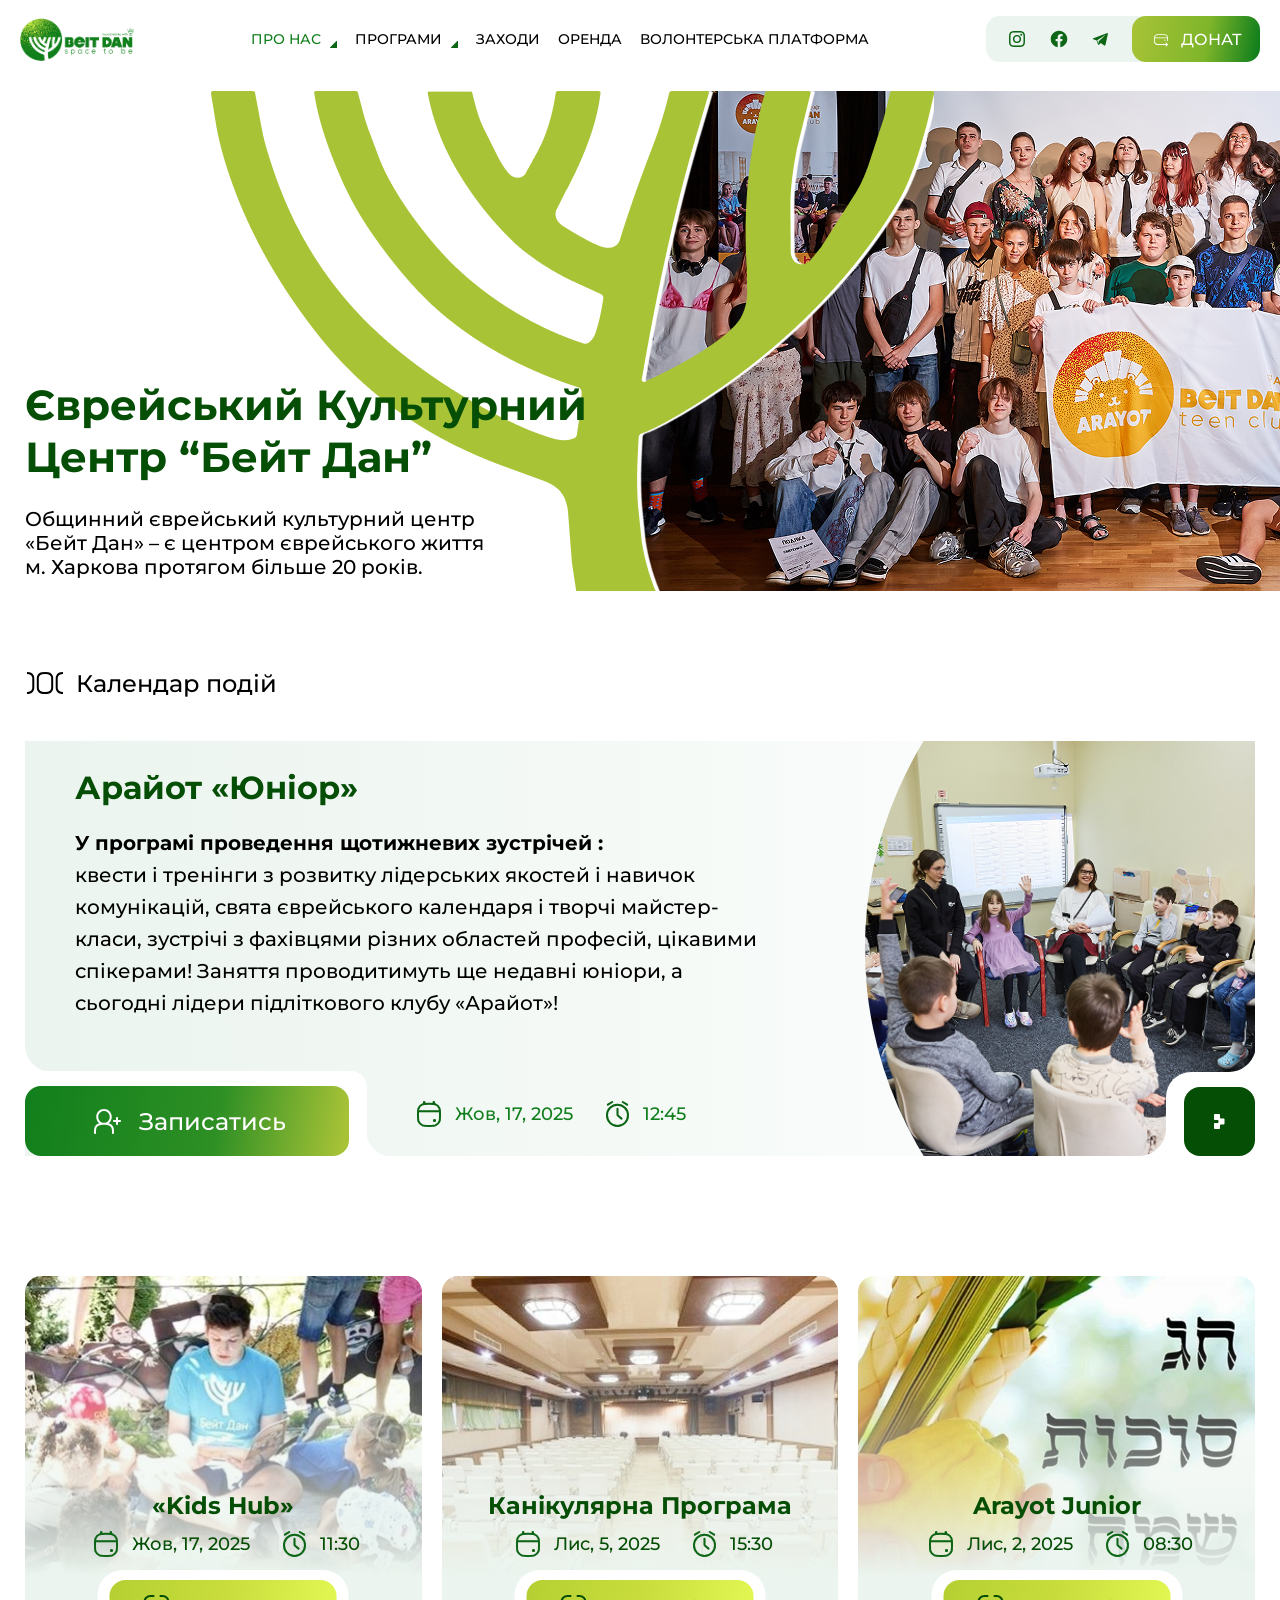
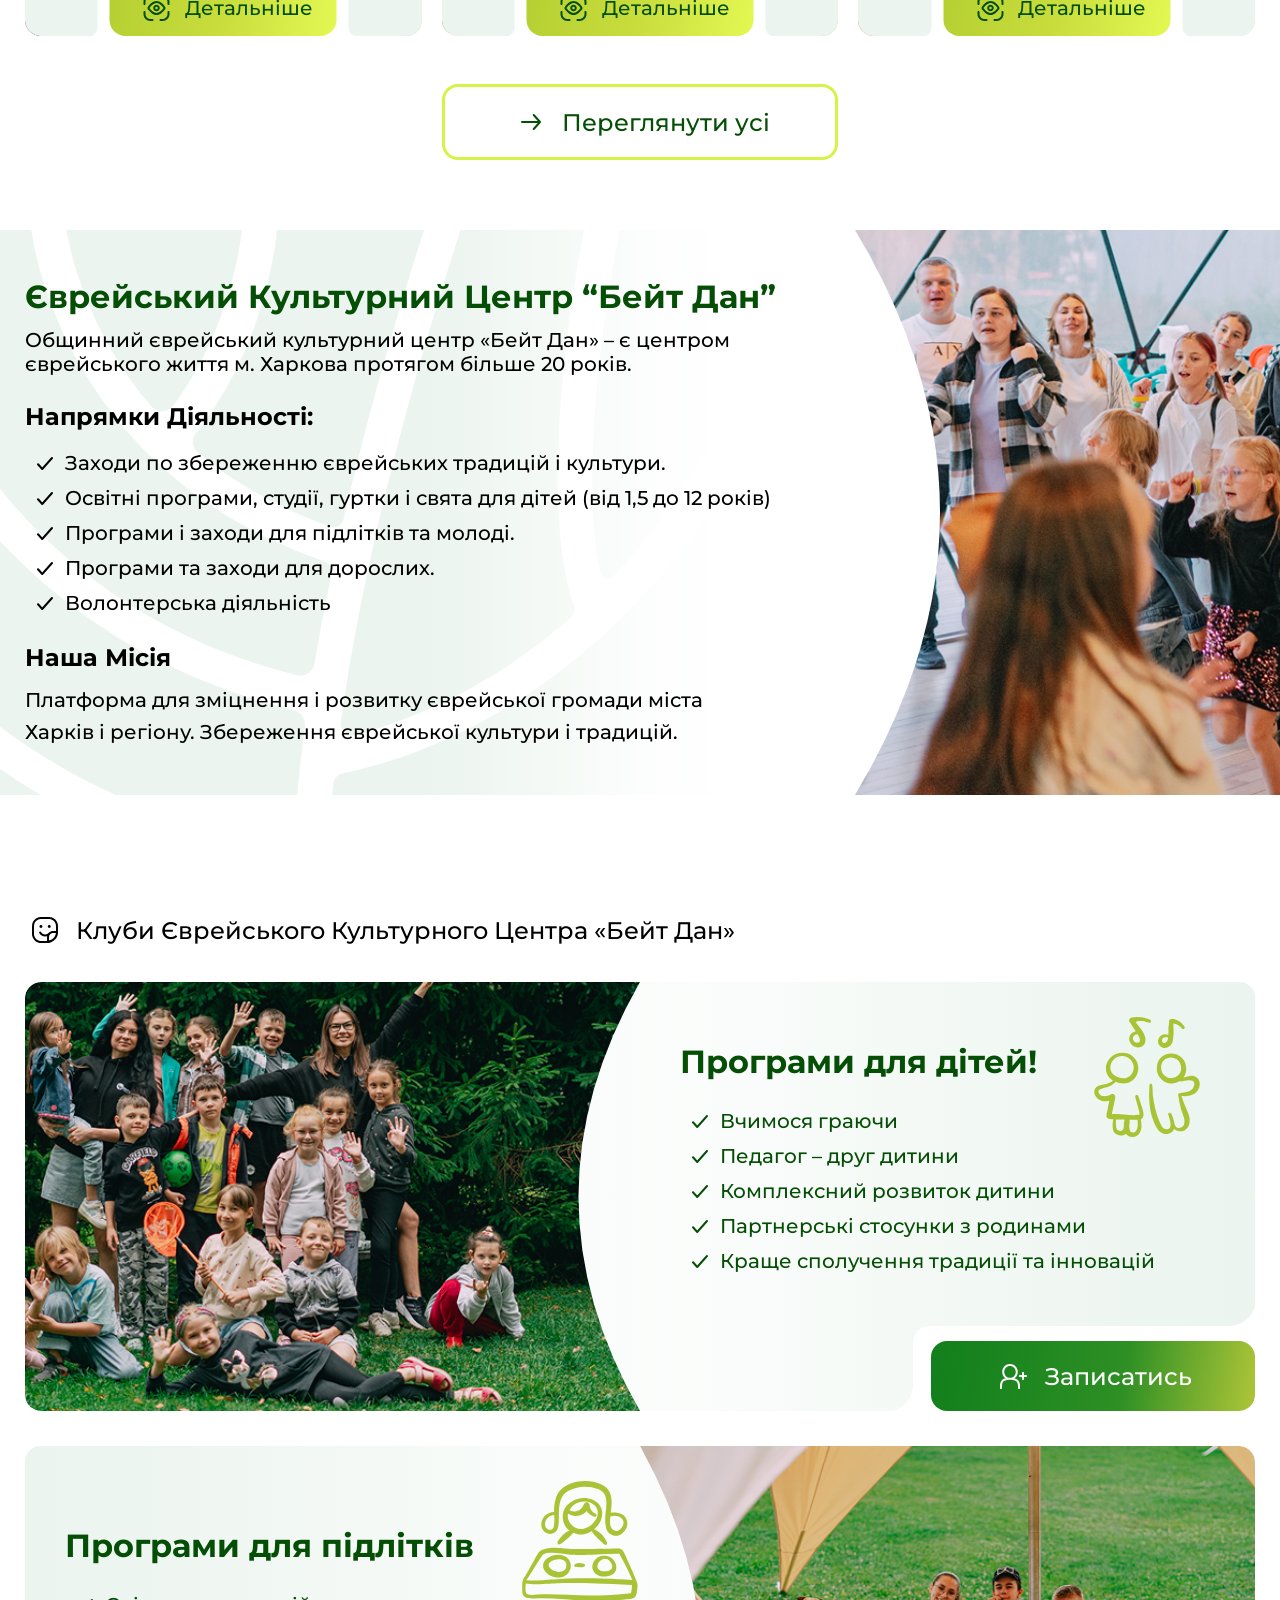
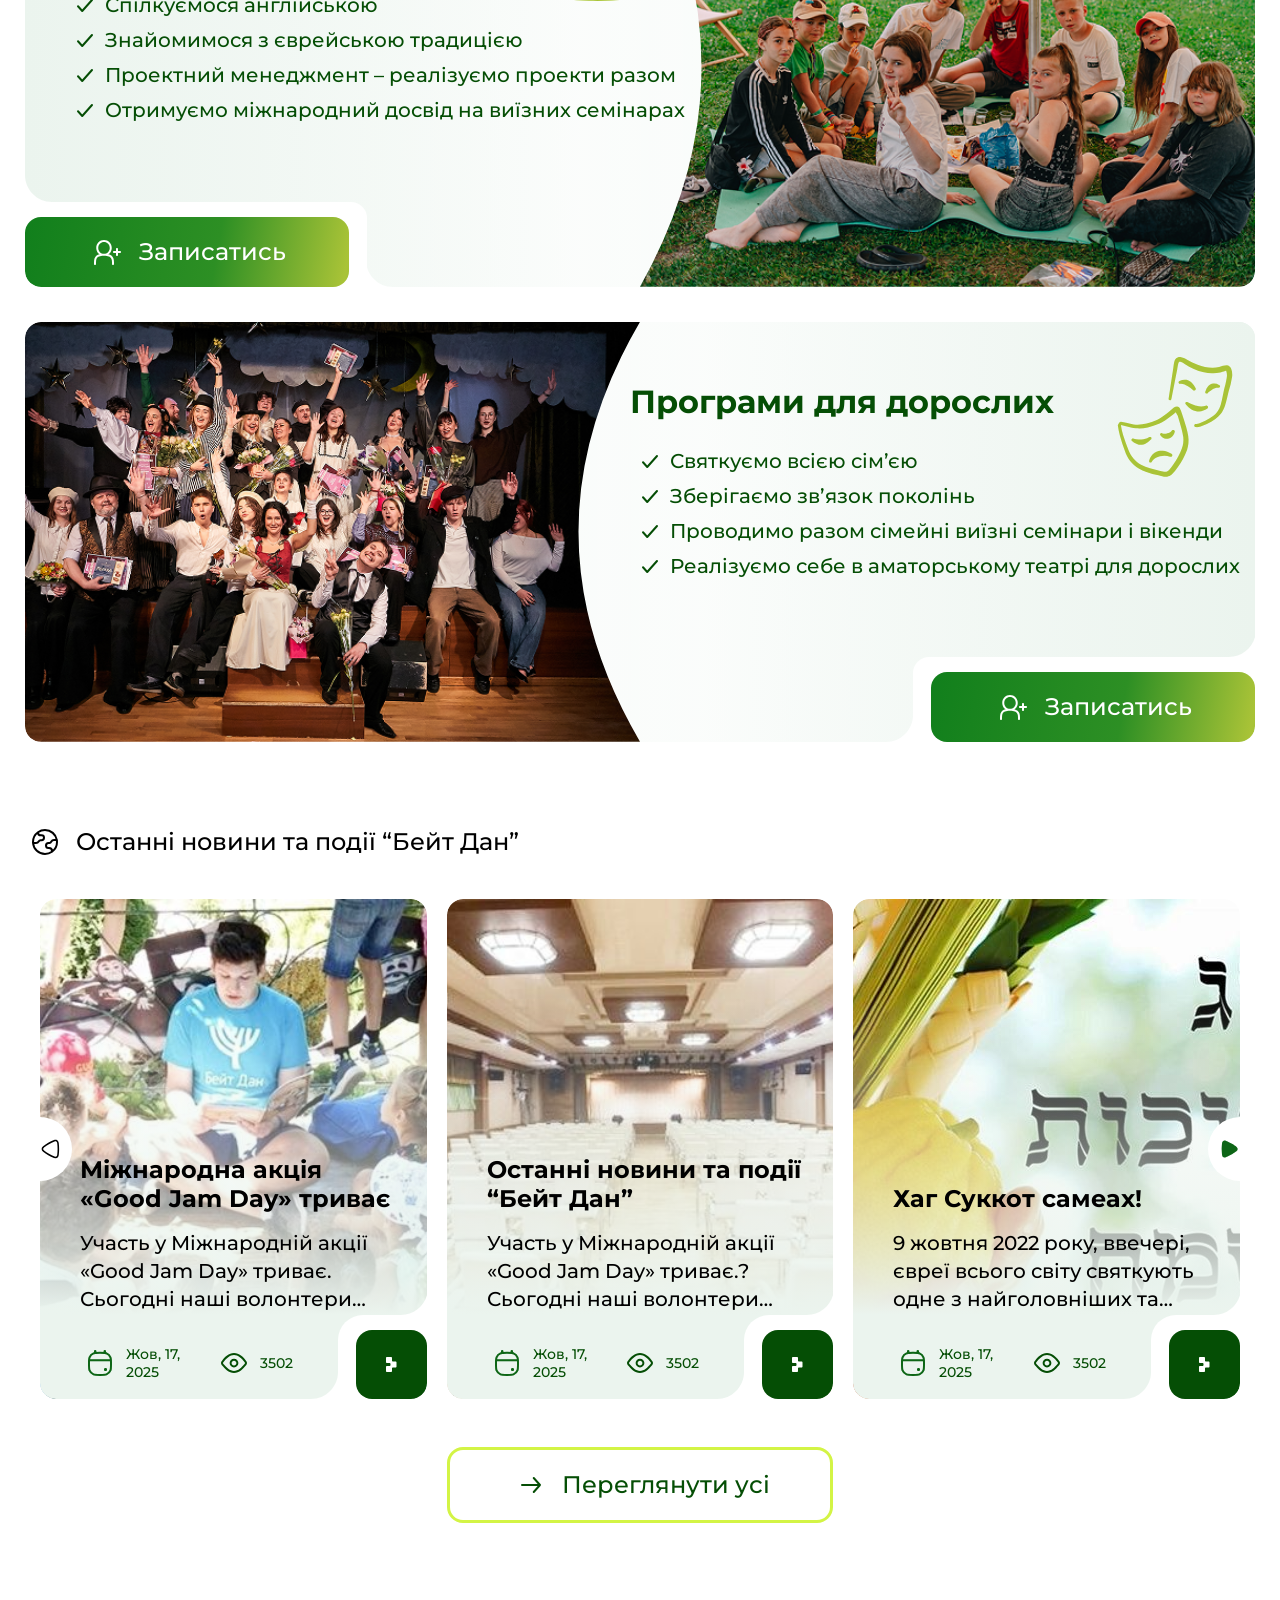
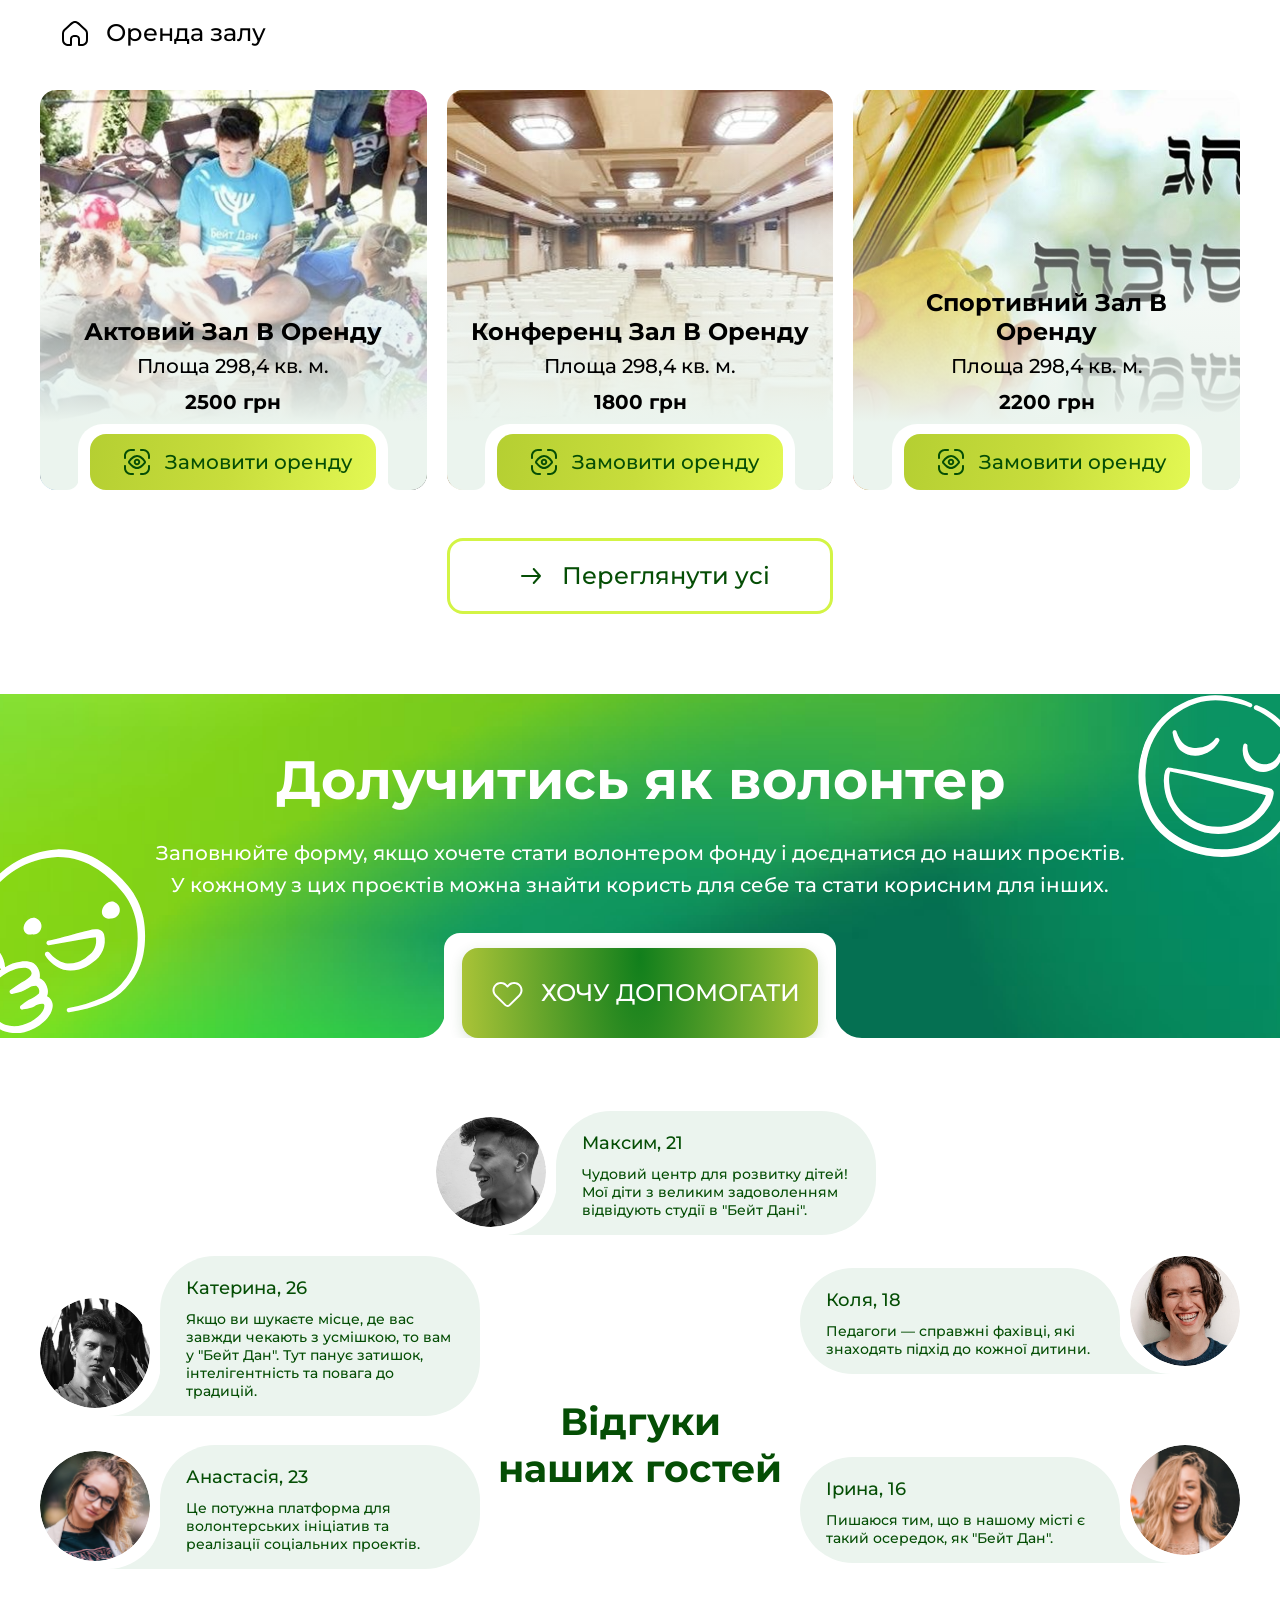
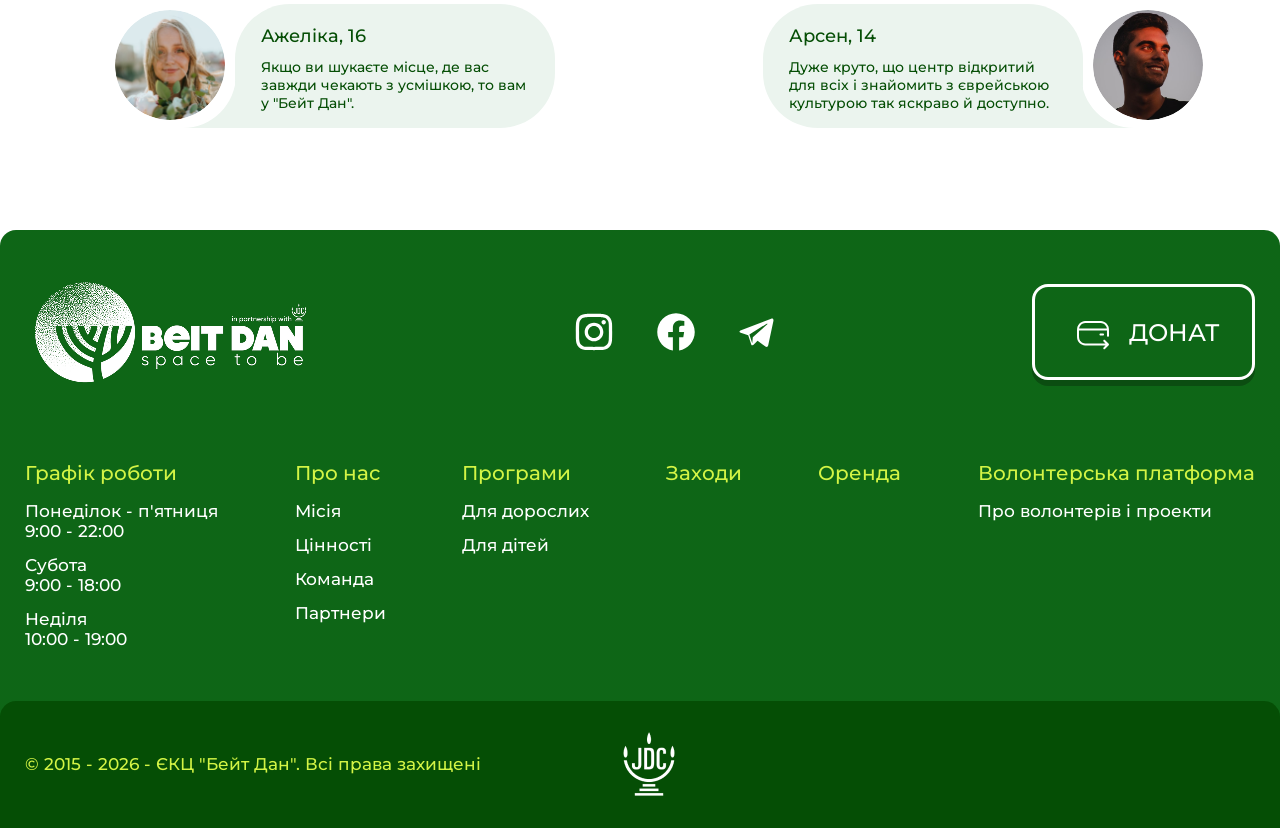
==== commit 561c231b: "п" ====
--- a/index.html
+++ b/index.html
@@ -113,6 +113,7 @@
         <h5 class="junior__description-title">Календар подій</h5>
       </div>
       <div class="junior__inner">
+        <img class="junior__img" src="./images/junior.png" alt="">
         <div class="junior__content">
           <h2 class="junior__title">
             Арайот «Юніор»
@@ -156,7 +157,8 @@
   <section class="shows">
     <div class="container">
       <div class="shows__items">
-        <article class="shows__item" style="--shows-bg: url('./images/block-1.jpg');">
+        <article class="shows__item">
+          <img class="shows__photo" src="./images/show-kids-hub.jpg" alt="«Kids Hub»">
           <div class="shows__body">
             <h3 class="shows__title">«Kids Hub»</h3>
             <div class="shows__info">
@@ -177,7 +179,8 @@
             </a>
           </div>
         </article>
-        <article class="shows__item" style="--shows-bg: url('./images/block-2.jpg');">
+        <article class="shows__item">
+          <img class="shows__photo" src="./images/show-vacation-program.jpg" alt="Канікулярна програма">
           <div class="shows__body">
             <h3 class="shows__title">Канікулярна програма</h3>
             <div class="shows__info">
@@ -198,7 +201,8 @@
             </a>
           </div>
         </article>
-        <article class="shows__item" style="--shows-bg: url('./images/block-3.jpg');">
+        <article class="shows__item">
+          <img class="shows__photo" src="./images/show-arayot-junior.jpg" alt="Arayot Junior">
           <div class="shows__body">
             <h3 class="shows__title">Arayot Junior</h3>
             <div class="shows__info">
@@ -297,6 +301,7 @@
             <img class="clubs__item-img" src="./images/clubs-1.png" alt="">
           </div>
           <div class="clubs__content">
+            <img class="clubs__decor" src="./images/clubs-decor-1.svg" alt="" width="120" height="120">
             <h3 class="clubs__title">
               Програми для дітей!
             </h3>
@@ -319,16 +324,17 @@
             </ul>
             <div class="clubs__bottom">
               <div class="clubs__bottom-register">
-                <button class="clubs__button" type="button">
+                <a class="clubs__button" href="#">
                   <img src="./images/user.svg" alt="">
                   <span>Записатись</span>
-                </button>
+                </a>
               </div>
             </div>
           </div>
         </div>
         <div class="clubs__item">
           <div class="clubs__content">
+            <img class="clubs__decor" src="./images/clubs-decor-2.svg" alt="" width="120" height="120">
             <h3 class="clubs__title">
               Програми для підлітків
             </h3>
@@ -348,10 +354,10 @@
             </ul>
             <div class="clubs__bottom">
               <div class="clubs__bottom-register">
-                <button class="clubs__button" type="button">
+                <a class="clubs__button" href="#">
                   <img src="./images/user.svg" alt="">
                   <span>Записатись</span>
-                </button>
+                </a>
               </div>
             </div>
           </div>
@@ -364,6 +370,7 @@
             <img class="clubs__item-img" src="./images/clubs-3.png" alt="">
           </div>
           <div class="clubs__content">
+            <img class="clubs__decor" src="./images/clubs-decor-3.svg" alt="" width="120" height="120">
             <h3 class="clubs__title">
               Програми для дорослих
             </h3>
@@ -383,10 +390,10 @@
             </ul>
             <div class="clubs__bottom">
               <div class="clubs__bottom-register">
-                <button class="clubs__button" type="button">
+                <a class="clubs__button" href="#">
                   <img src="./images/user.svg" alt="">
                   <span>Записатись</span>
-                </button>
+                </a>
               </div>
             </div>
           </div>
@@ -410,132 +417,132 @@
       </button>
       <div class="news__viewport">
         <div class="news__track">
-            <article class="news__card">
-              <div class="news__card-media">
-                <img class="news__card-img" src="./images/block-1.jpg"
-                  alt="Міжнародна акція «Good Jam Day» триває">
-              </div>
-              <div class="news__card-body">
-                <h3 class="news__card-title">
-                  Міжнародна акція «Good Jam Day» триває
-                </h3>
-                <p class="news__card-text">
-                  Участь у Міжнародній акції «Good Jam Day» триває. Сьогодні наші волонтери прикрашали баночки з
-                  яблучним варенням...
-                </p>
-                <div class="news__card-footer">
-                  <div class="news__info">
-                    <div class="news__info-date">
-                      <img src="./images/calendar-date.svg" alt="">
-                      <span>Жов, 17, 2025</span>
-                    </div>
-                    <div class="news__info-views">
-                      <img src="./images/eye-2.svg" alt="">
-                      <span>3502</span>
-                    </div>
+          <article class="news__card">
+            <div class="news__card-media">
+              <img class="news__card-img" src="./images/news-good-jam-day.jpg"
+                alt="Міжнародна акція «Good Jam Day» триває">
+            </div>
+            <div class="news__card-body">
+              <h3 class="news__card-title">
+                Міжнародна акція «Good Jam Day» триває
+              </h3>
+              <p class="news__card-text">
+                Участь у Міжнародній акції «Good Jam Day» триває. Сьогодні наші волонтери прикрашали баночки з
+                яблучним варенням...
+              </p>
+              <div class="news__card-footer">
+                <div class="news__info">
+                  <div class="news__info-date">
+                    <img src="./images/calendar-date.svg" alt="">
+                    <span>Жов, 17, 2025</span>
+                  </div>
+                  <div class="news__info-views">
+                    <img src="./images/eye-2.svg" alt="">
+                    <span>3502</span>
                   </div>
                 </div>
               </div>
-              <div class="news__card-btn-wrap">
-                <button class="news__card-btn" type="button" aria-label="Детальніше">
-                  <img src="./images/union.svg" alt="">
-                </button>
-              </div>
-            </article>
-            <article class="news__card">
-              <div class="news__card-media">
-                <img class="news__card-img" src="./images/block-2.jpg"
-                  alt="Всеукраїнська акція «Плед тисячі сердець»">
-              </div>
-              <div class="news__card-body">
-                <h3 class="news__card-title">
-                  Останні новини та події “Бейт Дан”
-                </h3>
-                <p class="news__card-text">
-                  Участь у Міжнародній акції «Good Jam Day» триває.? Сьогодні наші волонтери прикрашали баночки з яблучним варенням...
-                  тих, хто її потребує...
-                </p>
-                <div class="news__card-footer">
-                  <div class="news__info">
-                    <div class="news__info-date">
-                      <img src="./images/calendar-date.svg" alt="">
-                      <span>Жов, 17, 2025</span>
-                    </div>
-                    <div class="news__info-views">
-                      <img src="./images/eye-2.svg" alt="">
-                      <span>3502</span>
-                    </div>
+            </div>
+            <div class="news__card-btn-wrap">
+              <button class="news__card-btn" type="button" aria-label="Детальніше">
+                <img src="./images/union.svg" alt="">
+              </button>
+            </div>
+          </article>
+          <article class="news__card">
+            <div class="news__card-media">
+              <img class="news__card-img" src="./images/news-plaid-hearts.jpg"
+                alt="Всеукраїнська акція «Плед тисячі сердець»">
+            </div>
+            <div class="news__card-body">
+              <h3 class="news__card-title">
+                Останні новини та події “Бейт Дан”
+              </h3>
+              <p class="news__card-text">
+                Участь у Міжнародній акції «Good Jam Day» триває.? Сьогодні наші волонтери прикрашали баночки з яблучним
+                варенням...
+                тих, хто її потребує...
+              </p>
+              <div class="news__card-footer">
+                <div class="news__info">
+                  <div class="news__info-date">
+                    <img src="./images/calendar-date.svg" alt="">
+                    <span>Жов, 17, 2025</span>
+                  </div>
+                  <div class="news__info-views">
+                    <img src="./images/eye-2.svg" alt="">
+                    <span>3502</span>
                   </div>
                 </div>
               </div>
-              <div class="news__card-btn-wrap">
-                <button class="news__card-btn" type="button" aria-label="Детальніше">
-                  <img src="./images/union.svg" alt="">
-                </button>
-              </div>
-            </article>
-            <article class="news__card">
-              <div class="news__card-media">
-                <img class="news__card-img" src="./images/block-3.jpg" alt="Хаг Суккот самеах!">
-              </div>
-              <div class="news__card-body">
-                <h3 class="news__card-title">
-                  Хаг Суккот самеах!
-                </h3>
-                <p class="news__card-text">
-                  9 жовтня 2022 року, ввечері, євреї всього світу святкують одне з найголовніших та найкрасивіших свят ...
-                </p>
-                <div class="news__card-footer">
-                  <div class="news__info">
-                    <div class="news__info-date">
-                      <img src="./images/calendar-date.svg" alt="">
-                      <span>Жов, 17, 2025</span>
-                    </div>
-                    <div class="news__info-views">
-                      <img src="./images/eye-2.svg" alt="">
-                      <span>3502</span>
-                    </div>
+            </div>
+            <div class="news__card-btn-wrap">
+              <button class="news__card-btn" type="button" aria-label="Детальніше">
+                <img src="./images/union.svg" alt="">
+              </button>
+            </div>
+          </article>
+          <article class="news__card">
+            <div class="news__card-media">
+              <img class="news__card-img" src="./images/news-sukkot.jpg" alt="Хаг Суккот самеах!">
+            </div>
+            <div class="news__card-body">
+              <h3 class="news__card-title">
+                Хаг Суккот самеах!
+              </h3>
+              <p class="news__card-text">
+                9 жовтня 2022 року, ввечері, євреї всього світу святкують одне з найголовніших та найкрасивіших свят ...
+              </p>
+              <div class="news__card-footer">
+                <div class="news__info">
+                  <div class="news__info-date">
+                    <img src="./images/calendar-date.svg" alt="">
+                    <span>Жов, 17, 2025</span>
+                  </div>
+                  <div class="news__info-views">
+                    <img src="./images/eye-2.svg" alt="">
+                    <span>3502</span>
                   </div>
                 </div>
               </div>
-              <div class="news__card-btn-wrap">
-                <button class="news__card-btn" type="button" aria-label="Детальніше">
-                  <img src="./images/union.svg" alt="">
-                </button>
-              </div>
-            </article>
-            <article class="news__card">
-              <div class="news__card-media">
-                <img class="news__card-img" src="./images/block-1.jpg"
-                  alt="Програми для підлітків">
-              </div>
-              <div class="news__card-body">
-                <h3 class="news__card-title">
-                  Програми для підлітків
-                </h3>
-                <p class="news__card-text">
-                  Спілкуємося англійською, знайомимося з єврейською традицією та реалізуємо проекти разом у клубі
-                  «Арайот»...
-                </p>
-                <div class="news__card-footer">
-                  <div class="news__info">
-                    <div class="news__info-date">
-                      <img src="./images/calendar-date.svg" alt="">
-                      <span>Жов, 17, 2025</span>
-                    </div>
-                    <div class="news__info-views">
-                      <img src="./images/eye-2.svg" alt="">
-                      <span>3502</span>
-                    </div>
+            </div>
+            <div class="news__card-btn-wrap">
+              <button class="news__card-btn" type="button" aria-label="Детальніше">
+                <img src="./images/union.svg" alt="">
+              </button>
+            </div>
+          </article>
+          <article class="news__card">
+            <div class="news__card-media">
+              <img class="news__card-img" src="./images/news-teen-programs.jpg" alt="Програми для підлітків">
+            </div>
+            <div class="news__card-body">
+              <h3 class="news__card-title">
+                Програми для підлітків
+              </h3>
+              <p class="news__card-text">
+                Спілкуємося англійською, знайомимося з єврейською традицією та реалізуємо проекти разом у клубі
+                «Арайот»...
+              </p>
+              <div class="news__card-footer">
+                <div class="news__info">
+                  <div class="news__info-date">
+                    <img src="./images/calendar-date.svg" alt="">
+                    <span>Жов, 17, 2025</span>
+                  </div>
+                  <div class="news__info-views">
+                    <img src="./images/eye-2.svg" alt="">
+                    <span>3502</span>
                   </div>
                 </div>
               </div>
-              <div class="news__card-btn-wrap">
-                <button class="news__card-btn" type="button" aria-label="Детальніше">
-                  <img src="./images/union.svg" alt="">
-                </button>
-              </div>
-            </article>
+            </div>
+            <div class="news__card-btn-wrap">
+              <button class="news__card-btn" type="button" aria-label="Детальніше">
+                <img src="./images/union.svg" alt="">
+              </button>
+            </div>
+          </article>
         </div>
       </div>
       <button class="news__nav news__nav--next" type="button" aria-label="Наступні новини">
@@ -558,56 +565,56 @@
       </div>
     </div>
     <div class="rent__items">
-        <article class="rent__item"
-          style="background-image: url('./images/block-1.jpg'); background-repeat: no-repeat; background-position: center; background-size: cover;">
-          <div class="rent__body">
-            <h3 class="rent__title-card">Актовий зал в оренду</h3>
-            <div class="rent__info">
-              Площа 298,4 кв. м.
-            </div>
-            <div class="rent__price">2500 грн</div>
-          </div>
-          <div class="rent__btn-wrap">
-            <a class="rent__btn" href="#">
-              <img src="./images/eye.svg" alt="">
-              <span>Замовити<span class="rent__btn-extra"> оренду</span></span>
-            </a>
-          </div>
-        </article>
-
-        <article class="rent__item"
-          style="background-image: url('./images/block-2.jpg'); background-repeat: no-repeat; background-position: center; background-size: cover;">
-          <div class="rent__body">
-            <h3 class="rent__title-card">Конференц зал в оренду</h3>
-            <div class="rent__info">
-              Площа 298,4 кв. м.
-            </div>
-            <div class="rent__price">1800 грн</div>
-          </div>
-          <div class="rent__btn-wrap">
-            <a class="rent__btn" href="#">
-              <img src="./images/eye.svg" alt="">
-              <span>Замовити<span class="rent__btn-extra"> оренду</span></span>
-            </a>
-          </div>
-        </article>
-
-        <article class="rent__item"
-          style="background-image: url('./images/block-3.jpg'); background-repeat: no-repeat; background-position: center; background-size: cover;">
-          <div class="rent__body">
-            <h3 class="rent__title-card">Спортивний зал в оренду</h3>
-            <div class="rent__info">
-              Площа 298,4 кв. м.
-            </div>
-            <div class="rent__price">2200 грн</div>
-          </div>
-          <div class="rent__btn-wrap">
-            <a class="rent__btn" href="#">
-              <img src="./images/eye.svg" alt="">
-              <span>Замовити<span class="rent__btn-extra"> оренду</span></span>
-            </a>
-          </div>
-        </article>
+      <article class="rent__item"
+        style="background-image: url('./images/rent-assembly-hall.jpg'); background-repeat: no-repeat; background-position: center; background-size: cover;">
+        <div class="rent__body">
+          <h3 class="rent__title-card">Актовий зал в оренду</h3>
+          <div class="rent__info">
+            Площа 298,4 кв. м.
+          </div>
+          <div class="rent__price">2500 грн</div>
+        </div>
+        <div class="rent__btn-wrap">
+          <a class="rent__btn" href="#">
+            <img src="./images/eye.svg" alt="">
+            <span>Замовити<span class="rent__btn-extra"> оренду</span></span>
+          </a>
+        </div>
+      </article>
+
+      <article class="rent__item"
+        style="background-image: url('./images/rent-conference-hall.jpg'); background-repeat: no-repeat; background-position: center; background-size: cover;">
+        <div class="rent__body">
+          <h3 class="rent__title-card">Конференц зал в оренду</h3>
+          <div class="rent__info">
+            Площа 298,4 кв. м.
+          </div>
+          <div class="rent__price">1800 грн</div>
+        </div>
+        <div class="rent__btn-wrap">
+          <a class="rent__btn" href="#">
+            <img src="./images/eye.svg" alt="">
+            <span>Замовити<span class="rent__btn-extra"> оренду</span></span>
+          </a>
+        </div>
+      </article>
+
+      <article class="rent__item"
+        style="background-image: url('./images/rent-sports-hall.jpg'); background-repeat: no-repeat; background-position: center; background-size: cover;">
+        <div class="rent__body">
+          <h3 class="rent__title-card">Спортивний зал в оренду</h3>
+          <div class="rent__info">
+            Площа 298,4 кв. м.
+          </div>
+          <div class="rent__price">2200 грн</div>
+        </div>
+        <div class="rent__btn-wrap">
+          <a class="rent__btn" href="#">
+            <img src="./images/eye.svg" alt="">
+            <span>Замовити<span class="rent__btn-extra"> оренду</span></span>
+          </a>
+        </div>
+      </article>
     </div>
     <div class="rent__watch">
       <a class="rent__watch-btn" href="#">
--- a/css/style.css
+++ b/css/style.css
@@ -827,7 +827,7 @@
 		padding-top: var(--main-offset-top);
 	}
 
-	.main::before {
+	.main:has(.main__inner)::before {
 		content: '';
 		position: absolute;
 		left: max(-8%, -60px);
@@ -902,7 +902,7 @@
 		--main-offset-top: 12px;
 	}
 
-	.main::before {
+	.main:has(.main__inner)::before {
 		left: max(-12%, -48px);
 		top: var(--main-offset-top);
 		width: min(75vw, 400px);
@@ -932,7 +932,7 @@
 		padding-bottom: 20px;
 	}
 
-	.main::before {
+	.main:has(.main__inner)::before {
 		width: min(85vw, 340px);
 		height: min(72vw, 300px);
 	}
@@ -959,7 +959,6 @@
 .junior__inner {
 	position: relative;
 	overflow: hidden;
-	border-radius: 16px;
 	padding-top: 27px;
 }
 
@@ -967,26 +966,26 @@
 	content: '';
 	position: absolute;
 	inset: 0;
-	border-radius: 16px;
 	background: linear-gradient(90deg, #ebf4ee 0%, #fff 100%);
 	z-index: 0;
 }
 
-.junior__inner::after {
-	content: '';
+.junior__img {
 	position: absolute;
 	top: 0;
 	right: 0;
 	bottom: 0;
-	width: 500px;
+	width: auto;
+	height: 100%;
 	max-width: 48%;
 	transform: translateX(10%);
-	background-image: url('../images/junior.png');
-	background-size: auto 100%;
-	background-position: right center;
-	background-repeat: no-repeat;
+	object-fit: contain;
+	object-position: right center;
 	z-index: 0;
 	pointer-events: none;
+	overflow: hidden;
+	border-radius: 0 16px 16px 0;
+	clip-path: ellipse(90% 100% at 100% 50%);
 }
 
 .junior__content {
@@ -1121,7 +1120,7 @@
 	flex-shrink: 0;
 	background: #fff;
 	padding: 15px 0 0 18px;
-	border-radius: 25px 0 25px 0;
+	border-radius: 25px 0 0px 0;
 }
 
 .junior__union-btn,
@@ -1180,7 +1179,7 @@
 		padding-top: 24px;
 	}
 
-	.junior__inner::after {
+	.junior__img {
 		display: none;
 	}
 
@@ -1266,11 +1265,6 @@
 
 	.junior__inner {
 		padding-top: 16px;
-		border-radius: 12px;
-	}
-
-	.junior__inner::before {
-		border-radius: 12px;
 	}
 
 	.junior__content {
@@ -1357,7 +1351,17 @@
 	min-height: 360px;
 	overflow: hidden;
 	border-radius: 16px;
-	background: transparent;
+}
+
+.shows__photo {
+	position: absolute;
+	inset: 0;
+	z-index: 0;
+	width: 100%;
+	height: 100%;
+	object-fit: cover;
+	object-position: top center;
+	pointer-events: none;
 }
 
 .rent__item {
@@ -1409,11 +1413,7 @@
 	margin-top: 0;
 	padding: 215px 20px 8px;
 	position: relative;
-	z-index: 1;
-	background-image: none;
-	background-repeat: no-repeat;
-	background-position: top center;
-	background-size: cover;
+	z-index: 2;
 }
 
 .rent__body {
@@ -1432,19 +1432,7 @@
 	box-sizing: border-box;
 }
 
-.shows__item:nth-child(1) .shows__body {
-	background-image: url('../images/block-1.jpg');
-}
-
-.shows__item:nth-child(2) .shows__body {
-	background-image: url('../images/block-2.jpg');
-}
-
-.shows__item:nth-child(3) .shows__body {
-	background-image: url('../images/block-3.jpg');
-}
-
-.shows__body::before,
+.shows__item::before,
 .rent__item::before,
 .news__card-media::after {
 	content: '';
@@ -1763,9 +1751,17 @@
 }
 
 .main:has(.about) {
-	--about-decor-header: calc(114px + var(--header-top-gap, 15px));
+	--about-decor-header: var(
+		--header-offset,
+		calc(114px + var(--header-top-gap, 15px))
+	);
 	--about-decor-fade: 90px;
 	overflow: visible;
+}
+
+.main:has(.about)::before {
+	content: none;
+	display: none;
 }
 
 .main:has(.about)::after {
@@ -1837,6 +1833,178 @@
 	transform: translateX(50px);
 }
 
+@media (max-width: 1600px) {
+	.main:has(.about)::after {
+		width: min(1500px, 96vw);
+		height: min(1500px, 96vw);
+	}
+
+	.about__inner {
+		gap: clamp(20px, 2.5vw, 32px);
+	}
+
+	.about__content {
+		flex: 0 1 clamp(480px, 44vw, 705px);
+		max-width: clamp(480px, 44vw, 705px);
+		min-width: 0;
+	}
+
+	.about__image {
+		flex: 1 1 auto;
+		min-width: 0;
+		max-width: min(
+			691px,
+			calc(100% - clamp(480px, 44vw, 705px) - clamp(20px, 2.5vw, 32px))
+		);
+		transform: translateX(clamp(0px, 2.5vw, 50px));
+	}
+
+	.about__image img {
+		display: block;
+		width: 100%;
+		max-width: 100%;
+		height: auto;
+	}
+}
+
+@media (max-width: 1400px) {
+	.main:has(.about)::after {
+		width: min(1200px, 92vw);
+		height: min(1200px, 92vw);
+	}
+
+	.about__content {
+		flex: 0 1 clamp(420px, 42vw, 620px);
+		max-width: clamp(420px, 42vw, 620px);
+	}
+
+	.about__title {
+		font-size: clamp(40px, 3.6vw, 52px);
+	}
+
+	.about__image {
+		max-width: min(580px, 46vw);
+		transform: translateX(clamp(0px, 1.5vw, 30px));
+	}
+
+	.about__image img {
+		max-width: 100%;
+	}
+}
+
+@media (max-width: 1240px) {
+	.main:has(.about)::after {
+		width: min(1000px, 88vw);
+		height: min(1000px, 88vw);
+	}
+
+	.about__inner {
+		gap: clamp(16px, 2vw, 24px);
+	}
+
+	.about__content {
+		flex: 0 1 clamp(360px, 48%, 560px);
+		max-width: clamp(360px, 48%, 560px);
+	}
+
+	.about__subtitle,
+	.about__text {
+		font-size: clamp(16px, 1.6vw, 20px);
+		line-height: 1.6;
+	}
+
+	.about__title {
+		font-size: clamp(36px, 4vw, 48px);
+	}
+
+	.about__image {
+		max-width: min(480px, 50%);
+		transform: translateX(0);
+	}
+}
+
+@media (max-width: 1024px) {
+	.main:has(.about) {
+		overflow-x: clip;
+	}
+
+	.main:has(.about)::after {
+		width: min(780px, 120vw);
+		height: min(780px, 120vw);
+		right: -12%;
+		opacity: 0.85;
+	}
+
+	.about__inner {
+		gap: 28px;
+	}
+
+	.about__content {
+		flex: none;
+		max-width: 640px;
+		width: 100%;
+	}
+
+	.about__title {
+		font-size: clamp(32px, 5vw, 44px);
+	}
+
+	.about__subtitle,
+	.about__text {
+		font-size: clamp(16px, 2.2vw, 18px);
+	}
+
+	.about__image {
+		display: none;
+	}
+}
+
+@media (max-width: 768px) {
+	.main:has(.about)::after {
+		width: min(620px, 130vw);
+		height: min(620px, 130vw);
+		right: -18%;
+	}
+
+	.about__inner {
+		gap: 22px;
+	}
+
+	.about__content {
+		max-width: 100%;
+	}
+
+	.about__title {
+		font-size: clamp(28px, 6vw, 36px);
+	}
+}
+
+@media (max-width: 480px) {
+	.main:has(.about)::after {
+		width: min(480px, 140vw);
+		height: min(480px, 140vw);
+		right: -22%;
+	}
+
+	.about__inner {
+		gap: 18px;
+	}
+
+	.about__subtitle {
+		font-size: 14px;
+		line-height: 1.5;
+	}
+
+	.about__title {
+		font-size: clamp(24px, 7vw, 30px);
+	}
+
+	.about__text {
+		font-size: 15px;
+		line-height: 1.5;
+	}
+}
+
 @media (max-width: 1240px) {
 	.shows {
 		padding: 48px 0;
@@ -2463,6 +2631,13 @@
 	clip-path: url(#directions-img-clip);
 }
 
+@media (max-width: 1780px) {
+	.directions__img-wrapper {
+		right: 0;
+		margin-right: calc(50% - 50vw - max(80px, (1780px - 100vw) * 0.85));
+	}
+}
+
 .directions__img {
 	position: relative;
 	z-index: 1;
@@ -2552,11 +2727,28 @@
 	.directions__img-wrapper {
 		width: clamp(460px, 56vw, 720px);
 		right: calc(40% - 50vw);
+		margin-right: 0;
 	}
 
 	.directions__img {
 		min-height: clamp(400px, 40vw, 480px);
 		object-position: left center;
+	}
+}
+
+@media (max-width: 850px) {
+	.directions__content {
+		flex: 1 1 0;
+		max-width: calc(100% - clamp(180px, 44vw, 340px));
+		min-width: 0;
+	}
+
+	.directions__title,
+	.directions__text,
+	.directions__subtitle,
+	.directions__list-item,
+	.directions__mission {
+		overflow-wrap: break-word;
 	}
 }
 
@@ -2740,43 +2932,22 @@
 	z-index: 1;
 }
 
-.clubs__item:nth-child(1) .clubs__content::after {
-	content: '';
+.clubs__decor {
 	position: absolute;
-	background-image: url('../images/clubs-decor-1.svg');
-	background-repeat: no-repeat;
-	background-size: contain;
-	background-position: center;
 	width: 120px;
 	height: 120px;
 	z-index: 1;
 	top: 35px;
+	object-fit: contain;
+	pointer-events: none;
+}
+.clubs__item:nth-child(1) .clubs__decor {
 	right: 48px;
 }
-.clubs__item:nth-child(2) .clubs__content::after {
-	content: '';
-	position: absolute;
-	background-image: url('../images/clubs-decor-2.svg');
-	background-repeat: no-repeat;
-	background-size: contain;
-	background-position: center;
-	width: 120px;
-	height: 120px;
-	z-index: 1;
-	top: 35px;
-	right: 0px;
-}
-.clubs__item:nth-child(3) .clubs__content::after {
-	content: '';
-	position: absolute;
-	background-image: url('../images/clubs-decor-3.svg');
-	background-repeat: no-repeat;
-	background-size: contain;
-	background-position: center;
-	width: 120px;
-	height: 120px;
-	z-index: 1;
-	top: 35px;
+.clubs__item:nth-child(2) .clubs__decor {
+	right: 0;
+}
+.clubs__item:nth-child(3) .clubs__decor {
 	right: 20px;
 }
 
@@ -2871,9 +3042,8 @@
 .clubs__button {
 	position: relative;
 	overflow: visible;
-	border: none;
-	cursor: pointer;
 	border-radius: 16px;
+	text-decoration: none;
 	background: linear-gradient(
 		100deg,
 		#117f1c 0%,
@@ -3269,19 +3439,17 @@
 		transform: none;
 	}
 
-	.clubs__item:nth-child(1) .clubs__content::after,
-	.clubs__item:nth-child(2) .clubs__content::after,
-	.clubs__item:nth-child(3) .clubs__content::after {
+	.clubs__decor {
 		width: clamp(72px, 8.5vw, 120px);
 		height: clamp(72px, 8.5vw, 120px);
 		top: clamp(16px, 2.4vw, 35px);
 	}
 
-	.clubs__item:nth-child(1) .clubs__content::after {
+	.clubs__item:nth-child(1) .clubs__decor {
 		right: clamp(12px, 3.2vw, 48px);
 	}
 
-	.clubs__item:nth-child(3) .clubs__content::after {
+	.clubs__item:nth-child(3) .clubs__decor {
 		right: clamp(4px, 1.2vw, 20px);
 	}
 
@@ -3393,9 +3561,7 @@
 		padding-top: 24px;
 	}
 
-	.clubs__item:nth-child(1) .clubs__content::after,
-	.clubs__item:nth-child(2) .clubs__content::after,
-	.clubs__item:nth-child(3) .clubs__content::after {
+	.clubs__decor {
 		width: 72px;
 		height: 72px;
 		top: 16px;
@@ -4239,6 +4405,10 @@
 	flex-shrink: 0;
 	width: 110px;
 	height: 110px;
+	border-radius: 50%;
+	overflow: hidden;
+	object-fit: cover;
+	object-position: center top;
 }
 
 /* виїмка знизу зліва (border-radius … 0) — аватар у нижньому лівому куті */
@@ -5244,6 +5414,7 @@
 	position: relative;
 	z-index: 1;
 	overflow: visible;
+	padding-top: 40px;
 }
 
 .values__inner {
@@ -5303,6 +5474,15 @@
 	font-size: 20px;
 }
 
+.values__item--comfort {
+	font-size: 20px;
+	padding: 10px 20px;
+}
+
+.values__item--family {
+	padding: 10px 40px;
+}
+
 .values__item-wrap:nth-child(1) {
 	top: 25%;
 	left: 32.5%;
@@ -5324,13 +5504,13 @@
 	left: 1%;
 }
 .values__item-wrap:nth-child(6) {
-	top: 59%;
-	left: 14%;
-}
-.values__item-wrap:nth-child(7) {
 	top: 27%;
 	left: 66%;
 	transform: translateX(29%);
+}
+.values__item-wrap:nth-child(7) {
+	top: 59%;
+	left: 14%;
 }
 .values__item-wrap:nth-child(8) {
 	top: 51%;
@@ -5363,7 +5543,7 @@
 	background-size: contain;
 	background-position: center;
 }
-.values__item-wrap:nth-child(7) .values__item::after {
+.values__item-wrap:nth-child(6) .values__item::after {
 	content: '';
 	position: absolute;
 	top: -44px;
@@ -5387,7 +5567,7 @@
 	background-size: contain;
 	background-position: center;
 }
-.values__item-wrap:nth-child(6) .values__item::after {
+.values__item-wrap:nth-child(7) .values__item::after {
 	content: '';
 	position: absolute;
 	top: -200px;
@@ -5416,6 +5596,249 @@
 	height: 27px;
 	border-radius: 50px;
 	background: var(--Grey, #ebf4ee);
+}
+
+@media (max-width: 1600px) {
+	.values__inner,
+	.values__items {
+		min-height: clamp(340px, 24vw, 385px);
+	}
+
+	.values__title {
+		font-size: clamp(40px, 3.25vw, 52px);
+	}
+
+	.values__item,
+	.values__item-white,
+	.values__item--comfort,
+	.values__item--family {
+		font-size: clamp(20px, 1.6vw, 26px);
+		padding: clamp(8px, 0.6vw, 10px) clamp(18px, 1.8vw, 30px);
+		line-height: 1.25;
+	}
+
+	.values__item-white {
+		background: var(--Grey, #ebf4ee);
+	}
+
+	.values__item-wrap:nth-child(6) {
+		transform: translateX(18%);
+	}
+
+	.values__item-wrap:nth-child(5) .values__item::after,
+	.values__item-wrap:nth-child(2) .values__item::after,
+	.values__item-wrap:nth-child(6) .values__item::after,
+	.values__item-wrap:nth-child(3) .values__item::after {
+		width: clamp(56px, 5vw, 80px);
+		height: clamp(56px, 5vw, 80px);
+	}
+}
+
+@media (max-width: 1400px) {
+	.values {
+		overflow-x: clip;
+	}
+
+	.values__inner,
+	.values__items {
+		min-height: clamp(300px, 22vw, 360px);
+	}
+
+	.values__title {
+		font-size: clamp(34px, 2.8vw, 44px);
+	}
+
+	.values__item,
+	.values__item-white,
+	.values__item--comfort,
+	.values__item--family {
+		font-size: clamp(18px, 1.45vw, 22px);
+		padding: clamp(8px, 0.55vw, 10px) clamp(14px, 1.4vw, 24px);
+	}
+
+	.values__item-white {
+		background: var(--Grey, #ebf4ee);
+	}
+
+	.values__item-wrap:nth-child(6) {
+		transform: translateX(8%);
+	}
+
+	.values__item-wrap:nth-child(8) {
+		left: 72%;
+	}
+
+	.values__item-wrap:nth-child(5) .values__item::after,
+	.values__item-wrap:nth-child(2) .values__item::after,
+	.values__item-wrap:nth-child(7) .values__item::after,
+	.values__item-wrap:nth-child(3) .values__item::after,
+	.values__item-wrap:nth-child(6) .values__item::after,
+	.values__item-wrap:nth-child(1) .values__item::after,
+	.values__item-wrap:nth-child(4) .values__item::after {
+		display: none;
+	}
+}
+
+@media (max-width: 1240px) {
+	.values__inner,
+	.values__items {
+		min-height: clamp(280px, 28vw, 330px);
+	}
+
+	.values__title {
+		font-size: clamp(30px, 3.2vw, 38px);
+	}
+
+	.values__item,
+	.values__item-white,
+	.values__item--comfort,
+	.values__item--family {
+		font-size: clamp(16px, 1.6vw, 20px);
+		padding: 8px 16px;
+	}
+
+	.values__item-white {
+		background: var(--Grey, #ebf4ee);
+	}
+
+	.values__item-wrap:nth-child(1) {
+		left: 28%;
+	}
+
+	.values__item-wrap:nth-child(5) {
+		left: 0;
+	}
+
+	.values__item-wrap:nth-child(6) {
+		left: 62%;
+		transform: none;
+	}
+
+	.values__item-wrap:nth-child(8) {
+		left: 68%;
+		top: 54%;
+	}
+}
+
+@media (max-width: 1024px) {
+	.values {
+		overflow-x: visible;
+		padding-top: clamp(48px, 7vw, 72px);
+		padding-bottom: 8px;
+	}
+
+	.values__inner {
+		min-height: auto;
+		display: flex;
+		flex-direction: column;
+		align-items: center;
+		gap: 28px;
+	}
+
+	.values__top {
+		position: static;
+		inset: auto;
+		width: 100%;
+	}
+
+	.values__title {
+		font-size: clamp(28px, 4.5vw, 36px);
+	}
+
+	.values__items {
+		position: static;
+		min-height: auto;
+		display: flex;
+		flex-wrap: wrap;
+		justify-content: center;
+		align-items: center;
+		gap: 12px 14px;
+		width: 100%;
+		max-width: 640px;
+		margin: 0 auto;
+	}
+
+	.values__item-wrap {
+		position: static;
+		transform: none;
+	}
+
+	.values__item,
+	.values__item-white,
+	.values__item--comfort,
+	.values__item--family {
+		font-size: clamp(15px, 2.1vw, 18px);
+		padding: 10px 18px;
+		line-height: 1.3;
+		white-space: normal;
+		text-align: center;
+	}
+
+	.values__item-white {
+		background: var(--Grey, #ebf4ee);
+	}
+}
+
+@media (max-width: 768px) {
+	.values {
+		padding-top: clamp(40px, 8vw, 56px);
+	}
+
+	.values__inner {
+		gap: 22px;
+	}
+
+	.values__title {
+		font-size: clamp(26px, 5.5vw, 32px);
+	}
+
+	.values__items {
+		gap: 10px 12px;
+		max-width: 100%;
+	}
+
+	.values__item,
+	.values__item-white,
+	.values__item--comfort,
+	.values__item--family {
+		font-size: clamp(14px, 2.4vw, 16px);
+		padding: 9px 16px;
+	}
+
+	.values__item-white {
+		background: var(--Grey, #ebf4ee);
+	}
+}
+
+@media (max-width: 480px) {
+	.values {
+		padding-top: clamp(32px, 9vw, 48px);
+	}
+
+	.values__inner {
+		gap: 18px;
+	}
+
+	.values__title {
+		font-size: clamp(22px, 6.5vw, 28px);
+	}
+
+	.values__items {
+		gap: 8px 10px;
+	}
+
+	.values__item,
+	.values__item-white,
+	.values__item--comfort,
+	.values__item--family {
+		font-size: 14px;
+		padding: 8px 14px;
+		border-radius: 40px;
+	}
+
+	.values__item-white {
+		background: var(--Grey, #ebf4ee);
+	}
 }
 
 .team {
@@ -5628,6 +6051,359 @@
 	max-width: 300px;
 }
 
+@media (max-width: 1240px) {
+	.team {
+		padding: clamp(80px, 9vw, 135px) 0 clamp(70px, 8vw, 125px);
+	}
+
+	.team__top {
+		gap: clamp(24px, 3vw, 50px);
+		margin-bottom: clamp(40px, 4.5vw, 60px);
+		align-items: flex-start;
+	}
+
+	.team__top .team__profile {
+		flex: 0 1 clamp(240px, 26vw, 350px);
+		max-width: clamp(240px, 26vw, 350px);
+		min-width: 0;
+	}
+
+	.team__top .team__profile-img {
+		width: clamp(200px, 21vw, 260px);
+		height: clamp(200px, 21vw, 260px);
+		padding-top: clamp(36px, 3.8vw, 47px);
+	}
+
+	.team__top .team__profile-img::before {
+		width: clamp(200px, 21vw, 260px);
+		height: clamp(200px, 21vw, 260px);
+	}
+
+	.team__top .team__profile-img img {
+		width: clamp(200px, 21vw, 260px);
+		height: clamp(255px, 26.7vw, 331px);
+	}
+
+	.team__content {
+		flex: 1 1 auto;
+		min-width: 0;
+		max-width: clamp(360px, 42vw, 535px);
+	}
+
+	.team__content::before {
+		top: clamp(20px, 2.4vw, 30px);
+		left: clamp(-20px, -2.4vw, -35px);
+		width: min(100%, clamp(340px, 41vw, 510px));
+		height: clamp(195px, 21vw, 260px);
+		background-size: contain;
+	}
+
+	.team__title {
+		font-size: clamp(40px, 4.2vw, 52px);
+		margin-bottom: clamp(48px, 5.5vw, 78px);
+	}
+
+	.team__text {
+		font-size: clamp(14px, 1.3vw, 16px);
+		line-height: 1.625;
+	}
+
+	.team__text span {
+		font-size: clamp(20px, 1.94vw, 24px);
+	}
+
+	.team__profile {
+		max-width: 100%;
+		min-width: 0;
+	}
+
+	.team__profile-img {
+		width: clamp(180px, 17.7vw, 220px);
+		height: clamp(180px, 17.7vw, 220px);
+		padding-top: clamp(32px, 3.2vw, 40px);
+	}
+
+	.team__profile-img::before {
+		width: clamp(180px, 17.7vw, 220px);
+		height: clamp(180px, 17.7vw, 220px);
+	}
+
+	.team__profile-img img {
+		width: clamp(180px, 17.7vw, 220px);
+		height: clamp(229px, 22.6vw, 280px);
+	}
+
+	.team__profile-img img[src$='team-1.png'] {
+		bottom: clamp(-16px, -1.6vw, -20px);
+	}
+
+	.team__profile-img img[src$='team-2.png'] {
+		height: clamp(196px, 19.4vw, 240px);
+		bottom: clamp(-3px, -0.32vw, -4px);
+	}
+
+	.team__profile-img img[src$='team-3.png'] {
+		width: clamp(167px, 16.5vw, 205px);
+		height: clamp(188px, 18.5vw, 230px);
+	}
+
+	.team__profile-img img[src$='team-4.png'] {
+		height: clamp(204px, 20.2vw, 250px);
+		bottom: clamp(-6px, -0.56vw, -7px);
+	}
+
+	.team__profile-img img[src$='team-5.png'] {
+		height: clamp(208px, 20.6vw, 255px);
+		bottom: clamp(-9px, -0.89vw, -11px);
+	}
+
+	.team__profile-img img[src$='team-6.png'] {
+		height: clamp(208px, 20.6vw, 255px);
+		bottom: clamp(-10px, -0.97vw, -12px);
+	}
+
+	.team__info {
+		margin-top: clamp(-28px, -2.7vw, -33px);
+	}
+
+	.team__info-position {
+		font-size: clamp(14px, 1.3vw, 16px);
+		line-height: 1.35;
+	}
+
+	.team__info-name {
+		font-size: clamp(20px, 1.94vw, 24px);
+		line-height: 1.33;
+		white-space: normal;
+		overflow-wrap: break-word;
+	}
+
+	.team__crew--second {
+		margin-top: clamp(60px, 6.8vw, 85px);
+	}
+
+	.team__crew-title {
+		gap: clamp(8px, 0.9vw, 11px);
+		margin-bottom: clamp(12px, 1.2vw, 15px);
+	}
+
+	.team__crew-title span {
+		font-size: clamp(20px, 1.94vw, 24px);
+		line-height: 1.33;
+	}
+
+	.team__inner {
+		grid-template-columns: repeat(4, minmax(0, 1fr));
+		column-gap: clamp(16px, 2vw, 30px);
+		row-gap: clamp(16px, 1.6vw, 20px);
+	}
+
+	.team__inner .team__profile {
+		max-width: 100%;
+	}
+}
+
+@media (max-width: 1024px) {
+	.team__top {
+		flex-wrap: wrap;
+		justify-content: center;
+	}
+
+	.team__top .team__profile {
+		flex: 0 1 auto;
+	}
+
+	.team__content {
+		flex: 1 1 100%;
+		max-width: 640px;
+		margin-inline: auto;
+	}
+
+	.team__content::before {
+		left: 50%;
+		transform: translateX(-50%);
+		width: min(100%, 480px);
+	}
+
+	.team__title {
+		font-size: clamp(36px, 4.5vw, 44px);
+		margin-bottom: clamp(36px, 4.5vw, 56px);
+	}
+
+	.team__inner {
+		grid-template-columns: repeat(3, minmax(0, 1fr));
+		column-gap: clamp(20px, 2.5vw, 28px);
+		row-gap: clamp(24px, 2.8vw, 32px);
+	}
+
+	.team__profile-img {
+		width: clamp(170px, 20vw, 200px);
+		height: clamp(170px, 20vw, 200px);
+		padding-top: clamp(28px, 3.4vw, 36px);
+	}
+
+	.team__profile-img::before {
+		width: clamp(170px, 20vw, 200px);
+		height: clamp(170px, 20vw, 200px);
+	}
+
+	.team__profile-img img {
+		width: clamp(170px, 20vw, 200px);
+		height: clamp(216px, 25.4vw, 254px);
+	}
+
+	.team__profile-img img[src$='team-2.png'] {
+		height: clamp(185px, 21.8vw, 218px);
+	}
+
+	.team__profile-img img[src$='team-3.png'] {
+		width: clamp(158px, 18.6vw, 186px);
+		height: clamp(178px, 20.9vw, 209px);
+	}
+
+	.team__profile-img img[src$='team-4.png'] {
+		height: clamp(193px, 22.7vw, 227px);
+	}
+
+	.team__profile-img img[src$='team-5.png'] {
+		height: clamp(197px, 23.1vw, 232px);
+	}
+
+	.team__profile-img img[src$='team-6.png'] {
+		height: clamp(197px, 23.1vw, 232px);
+	}
+}
+
+@media (max-width: 768px) {
+	.team {
+		padding: clamp(56px, 10vw, 80px) 0 clamp(48px, 8vw, 70px);
+	}
+
+	.team__top {
+		flex-direction: column;
+		align-items: center;
+		text-align: center;
+		gap: clamp(28px, 5vw, 40px);
+	}
+
+	.team__top .team__profile {
+		max-width: 100%;
+	}
+
+	.team__content {
+		max-width: 100%;
+	}
+
+	.team__content::before {
+		width: min(100%, 400px);
+		height: clamp(160px, 28vw, 210px);
+	}
+
+	.team__title {
+		font-size: clamp(32px, 5.5vw, 40px);
+		margin-bottom: clamp(28px, 5vw, 44px);
+	}
+
+	.team__crew-title span {
+		font-size: clamp(18px, 3.2vw, 22px);
+	}
+
+	.team__inner {
+		grid-template-columns: repeat(2, minmax(0, 1fr));
+		column-gap: clamp(16px, 4vw, 24px);
+		row-gap: clamp(28px, 5vw, 36px);
+	}
+
+	.team__info-name {
+		font-size: clamp(18px, 3.2vw, 22px);
+	}
+
+	.team__crew--second {
+		margin-top: clamp(48px, 8vw, 64px);
+	}
+}
+
+@media (max-width: 480px) {
+	.team__top .team__profile-img {
+		width: clamp(180px, 48vw, 220px);
+		height: clamp(180px, 48vw, 220px);
+		padding-top: clamp(30px, 8vw, 40px);
+	}
+
+	.team__top .team__profile-img::before {
+		width: clamp(180px, 48vw, 220px);
+		height: clamp(180px, 48vw, 220px);
+	}
+
+	.team__top .team__profile-img img {
+		width: clamp(180px, 48vw, 220px);
+		height: clamp(229px, 61vw, 280px);
+	}
+
+	.team__title {
+		font-size: clamp(28px, 7vw, 34px);
+	}
+
+	.team__text,
+	.team__text span {
+		font-size: clamp(14px, 3.6vw, 16px);
+	}
+
+	.team__inner {
+		column-gap: clamp(12px, 3.5vw, 18px);
+		row-gap: clamp(24px, 6vw, 32px);
+	}
+
+	.team__profile-img {
+		width: clamp(150px, 40vw, 180px);
+		height: clamp(150px, 40vw, 180px);
+		padding-top: clamp(24px, 6.5vw, 32px);
+	}
+
+	.team__profile-img::before {
+		width: clamp(150px, 40vw, 180px);
+		height: clamp(150px, 40vw, 180px);
+	}
+
+	.team__profile-img img {
+		width: clamp(150px, 40vw, 180px);
+		height: clamp(191px, 51vw, 229px);
+	}
+
+	.team__profile-img img[src$='team-2.png'] {
+		height: clamp(163px, 43.6vw, 196px);
+	}
+
+	.team__profile-img img[src$='team-3.png'] {
+		width: clamp(140px, 37.3vw, 167px);
+		height: clamp(157px, 41.8vw, 188px);
+	}
+
+	.team__profile-img img[src$='team-4.png'] {
+		height: clamp(170px, 45.5vw, 204px);
+	}
+
+	.team__profile-img img[src$='team-5.png'] {
+		height: clamp(174px, 46.4vw, 208px);
+	}
+
+	.team__profile-img img[src$='team-6.png'] {
+		height: clamp(174px, 46.4vw, 208px);
+	}
+
+	.team__info {
+		margin-top: clamp(-24px, -6vw, -28px);
+	}
+
+	.team__info-position {
+		font-size: clamp(13px, 3.4vw, 15px);
+	}
+
+	.team__info-name {
+		font-size: clamp(16px, 4.2vw, 20px);
+	}
+}
+
 .partners {
 	padding-bottom: 95px;
 }
@@ -5654,5 +6430,486 @@
 .partners__images {
 	display: flex;
 	justify-content: space-between;
+	align-items: center;
 	gap: 30px;
 }
+
+.partners__img {
+	display: block;
+	flex-shrink: 1;
+	min-width: 0;
+	max-width: 100%;
+	height: auto;
+	object-fit: contain;
+}
+
+@media (max-width: 1240px) {
+	.partners {
+		padding-bottom: clamp(60px, 7.7vw, 95px);
+	}
+
+	.partners__title {
+		font-size: clamp(40px, 4.2vw, 52px);
+		margin-bottom: clamp(16px, 1.8vw, 22px);
+	}
+
+	.partners__text {
+		width: auto;
+		max-width: min(705px, 100%);
+		font-size: clamp(16px, 1.6vw, 20px);
+		line-height: 1.4;
+		margin-bottom: clamp(40px, 4.8vw, 60px);
+	}
+
+	.partners__images {
+		display: grid;
+		grid-template-columns: repeat(6, minmax(0, 1fr));
+		gap: clamp(16px, 2.4vw, 30px);
+		align-items: center;
+		justify-items: center;
+	}
+
+	.partners__img {
+		width: 100%;
+		max-width: 100%;
+		height: auto;
+		max-height: clamp(68px, 10vw, 124px);
+		object-fit: contain;
+	}
+
+	.partners__img:nth-child(4) {
+		order: 6;
+	}
+
+	.partners__img:nth-child(5) {
+		order: 5;
+	}
+
+	.partners__img:nth-child(6) {
+		order: 4;
+	}
+}
+
+@media (max-width: 768px) {
+	.partners {
+		padding-bottom: clamp(48px, 8vw, 60px);
+	}
+
+	.partners__title {
+		font-size: clamp(32px, 5.5vw, 40px);
+	}
+
+	.partners__text {
+		font-size: clamp(15px, 2.1vw, 16px);
+		margin-bottom: clamp(32px, 5vw, 40px);
+	}
+
+	.partners__images {
+		grid-template-columns: repeat(3, minmax(0, 1fr));
+		row-gap: clamp(24px, 4.5vw, 36px);
+		column-gap: clamp(16px, 3vw, 24px);
+	}
+
+	.partners__img {
+		max-height: clamp(56px, 12vw, 90px);
+	}
+}
+
+.contact {
+	position: relative;
+	padding-bottom: 115px;
+}
+
+.contact > .container {
+	position: relative;
+	z-index: 0;
+}
+
+.contact > .container::before {
+	content: '';
+	position: absolute;
+	top: -10%;
+	left: 33%;
+	width: 208px;
+	height: 135px;
+	z-index: 10;
+	pointer-events: none;
+	background: url('../images/contact-decor.svg') no-repeat center center;
+	background-size: cover;
+}
+
+.contact__inner {
+	display: flex;
+	position: relative;
+	align-items: stretch;
+	gap: 50px;
+	border-radius: 16px;
+	background: linear-gradient(270deg, #ebf4ee 0%, #fff 100%);
+	overflow: hidden;
+	z-index: 0;
+}
+.contact__img {
+	flex-shrink: 0;
+	width: 100%;
+	max-width: 520px;
+	height: auto;
+	object-fit: cover;
+}
+
+.contact__content {
+	flex: 1;
+	position: relative;
+	display: flex;
+	flex-direction: column;
+	padding: 58px 24px 110px;
+}
+
+.contact__title {
+	color: var(--Dark-green, #054e05);
+	font-family: Montserrat;
+	font-size: 52px;
+	font-style: normal;
+	font-weight: 700;
+	line-height: normal;
+	margin-bottom: 34px;
+}
+
+.contact__form {
+	display: flex;
+	flex-direction: column;
+	gap: 20px;
+}
+
+.contact__form-row {
+	display: grid;
+	grid-template-columns: 1fr 1fr;
+	gap: 30px;
+}
+
+.contact__field {
+	display: flex;
+	flex-direction: column;
+	gap: 10px;
+}
+
+.contact__label {
+	color: var(--Black, #000);
+	font-family: Montserrat;
+	font-size: 16px;
+	font-style: normal;
+	font-weight: 500;
+	line-height: 32px; /* 200% */
+}
+
+.contact__input,
+.contact__textarea {
+	width: 100%;
+	border-radius: 18px;
+	border: 1px solid #c8e4d1;
+	background: #fff;
+	padding: 16px;
+	color: #000;
+	font-family: Montserrat;
+	font-size: 16px;
+	font-style: normal;
+	font-weight: 500;
+	line-height: 32px; /* 200% */
+	transition: border-color 0.2s ease;
+}
+
+.contact__input::placeholder,
+.contact__textarea::placeholder {
+	color: #949494;
+}
+
+.contact__input:focus,
+.contact__textarea:focus {
+	outline: none;
+	border-color: var(--Green, #117f1c);
+}
+
+.contact__textarea {
+	padding: 10px 16px;
+	min-height: 120px;
+	resize: none;
+}
+
+.contact__agree {
+	display: flex;
+	align-items: center;
+	gap: 19px;
+	cursor: pointer;
+	margin-bottom: 3px;
+}
+
+.contact__agree-input {
+	flex-shrink: 0;
+	width: 32px;
+	height: 32px;
+	margin: 0;
+	border-radius: 10px;
+	border: 1px solid #c8e4d1;
+	background-color: #fff;
+	cursor: pointer;
+	appearance: none;
+	-webkit-appearance: none;
+	transition:
+		background-color 0.2s ease,
+		border-color 0.2s ease;
+}
+
+.contact__agree-input:checked {
+	background-color: var(--Green, #117f1c);
+	border-color: var(--Green, #117f1c);
+	background-image: url("data:image/svg+xml,%3Csvg xmlns='http://www.w3.org/2000/svg' width='18' height='18' viewBox='0 0 18 18' fill='none'%3E%3Cpath d='M4 9.5L7.5 13L14 6' stroke='white' stroke-width='2' stroke-linecap='round' stroke-linejoin='round'/%3E%3C/svg%3E");
+	background-repeat: no-repeat;
+	background-position: center;
+}
+
+.contact__agree-input:focus-visible {
+	outline: 2px solid var(--Green, #117f1c);
+	outline-offset: 2px;
+}
+
+.contact__agree-text {
+	color: var(--Green, #117f1c);
+	font-family: Montserrat;
+	font-size: 14px;
+	font-style: normal;
+	font-weight: 500;
+	line-height: 1.4;
+}
+
+.contact__bottom {
+	position: absolute;
+	bottom: 0;
+	left: 0;
+	right: 0;
+	display: flex;
+	justify-content: flex-end;
+	z-index: 1;
+}
+
+.contact__bottom-submit {
+	width: 96%;
+	background: #fff;
+	padding: 15px 0 0 18px;
+	border-radius: 16px 0 16px 0;
+}
+
+.contact__submit {
+	width: 100%;
+	justify-content: center;
+}
+
+.contact__submit::before {
+	left: auto;
+	right: -1px;
+	top: -42px;
+	transform: none;
+}
+
+.contact__submit::after {
+	right: auto;
+	left: -45px;
+	bottom: -0.5px;
+	transform: none;
+}
+
+.contact__submit svg {
+	flex-shrink: 0;
+}
+
+@media (max-width: 1240px) {
+	.contact {
+		padding-bottom: clamp(72px, 8.5vw, 115px);
+	}
+
+	.contact > .container {
+		overflow: visible;
+	}
+
+	.contact > .container::before {
+		top: clamp(-6%, -0.8vw, -10%);
+		left: auto;
+		right: clamp(8%, 12vw, 22%);
+		width: clamp(150px, 17vw, 208px);
+		height: clamp(98px, 11vw, 135px);
+		background-size: contain;
+	}
+
+	.contact__inner {
+		gap: 0;
+	}
+
+	.contact__img {
+		display: none;
+	}
+
+	.contact__content {
+		flex: 1 1 auto;
+		min-width: 0;
+		padding: clamp(40px, 4.7vw, 58px) clamp(16px, 2vw, 24px)
+			clamp(88px, 8.5vw, 110px);
+	}
+
+	.contact__title {
+		font-size: clamp(36px, 4.2vw, 52px);
+		margin-bottom: clamp(24px, 2.7vw, 34px);
+		line-height: 1.15;
+	}
+
+	.contact__form {
+		gap: clamp(16px, 1.6vw, 20px);
+	}
+
+	.contact__form-row {
+		gap: clamp(16px, 2.4vw, 30px);
+	}
+
+	.contact__label,
+	.contact__input,
+	.contact__textarea {
+		font-size: clamp(15px, 1.3vw, 16px);
+		line-height: 1.5;
+	}
+
+	.contact__agree-text {
+		font-size: clamp(13px, 1.15vw, 14px);
+		line-height: 1.4;
+	}
+
+	.contact__input,
+	.contact__textarea {
+		padding: clamp(12px, 1.3vw, 16px);
+		border-radius: clamp(14px, 1.45vw, 18px);
+	}
+
+	.contact__textarea {
+		min-height: clamp(100px, 10vw, 120px);
+	}
+
+	.contact__agree {
+		gap: clamp(12px, 1.5vw, 19px);
+	}
+
+	.contact__agree-input {
+		width: clamp(28px, 2.6vw, 32px);
+		height: clamp(28px, 2.6vw, 32px);
+	}
+
+	.contact__bottom-submit {
+		width: 96%;
+		padding: clamp(10px, 1.2vw, 15px) 0 0 clamp(12px, 1.45vw, 18px);
+		border-radius: clamp(14px, 1.3vw, 16px) 0 clamp(14px, 1.3vw, 16px) 0;
+	}
+
+	.contact__submit {
+		font-size: clamp(18px, 1.94vw, 24px);
+		padding: clamp(12px, 1.2vw, 15px) clamp(24px, 4.5vw, 63px);
+		gap: clamp(8px, 0.9vw, 11px);
+	}
+
+	.contact__submit::before,
+	.contact__submit::after {
+		display: none;
+	}
+
+	.contact__submit svg {
+		width: clamp(20px, 1.9vw, 24px);
+		height: auto;
+	}
+}
+
+@media (max-width: 1024px) {
+	.contact > .container::before {
+		right: clamp(6%, 10vw, 18%);
+		top: clamp(2%, 3vw, 6%);
+	}
+
+	.contact__inner {
+		overflow: visible;
+	}
+
+	.contact__content {
+		padding: clamp(32px, 4.5vw, 48px) clamp(16px, 2.5vw, 24px)
+			clamp(80px, 8vw, 100px);
+	}
+
+	.contact__title {
+		font-size: clamp(32px, 4.8vw, 44px);
+	}
+}
+
+@media (max-width: 768px) {
+	.contact {
+		padding-bottom: clamp(56px, 8vw, 72px);
+	}
+
+	.contact > .container::before {
+		width: clamp(120px, 18vw, 160px);
+		height: clamp(78px, 12vw, 104px);
+		right: clamp(4%, 8vw, 14%);
+		top: clamp(4%, 5vw, 8%);
+	}
+
+	.contact__content {
+		padding: clamp(28px, 4vw, 40px) clamp(12px, 2vw, 20px)
+			clamp(24px, 4vw, 32px);
+	}
+
+	.contact__title {
+		font-size: clamp(28px, 5.5vw, 36px);
+		margin-bottom: clamp(20px, 3vw, 28px);
+	}
+
+	.contact__form-row {
+		grid-template-columns: 1fr;
+		gap: clamp(16px, 2.5vw, 20px);
+	}
+
+	.contact__bottom {
+		position: static;
+	}
+
+	.contact__bottom-submit {
+		width: 100%;
+		background: none;
+		padding: 0;
+		border-radius: 0;
+	}
+
+	.contact__submit {
+		width: 100%;
+	}
+}
+
+@media (max-width: 480px) {
+	.contact {
+		padding-bottom: clamp(48px, 10vw, 56px);
+	}
+
+	.contact > .container::before {
+		width: clamp(100px, 24vw, 130px);
+		height: clamp(65px, 16vw, 85px);
+	}
+
+	.contact__title {
+		font-size: clamp(26px, 6.5vw, 32px);
+	}
+
+	.contact__label,
+	.contact__input,
+	.contact__textarea {
+		font-size: 15px;
+	}
+
+	.contact__agree-text {
+		font-size: 13px;
+	}
+
+	.contact__submit {
+		font-size: 18px;
+		padding: 12px 20px;
+	}
+}
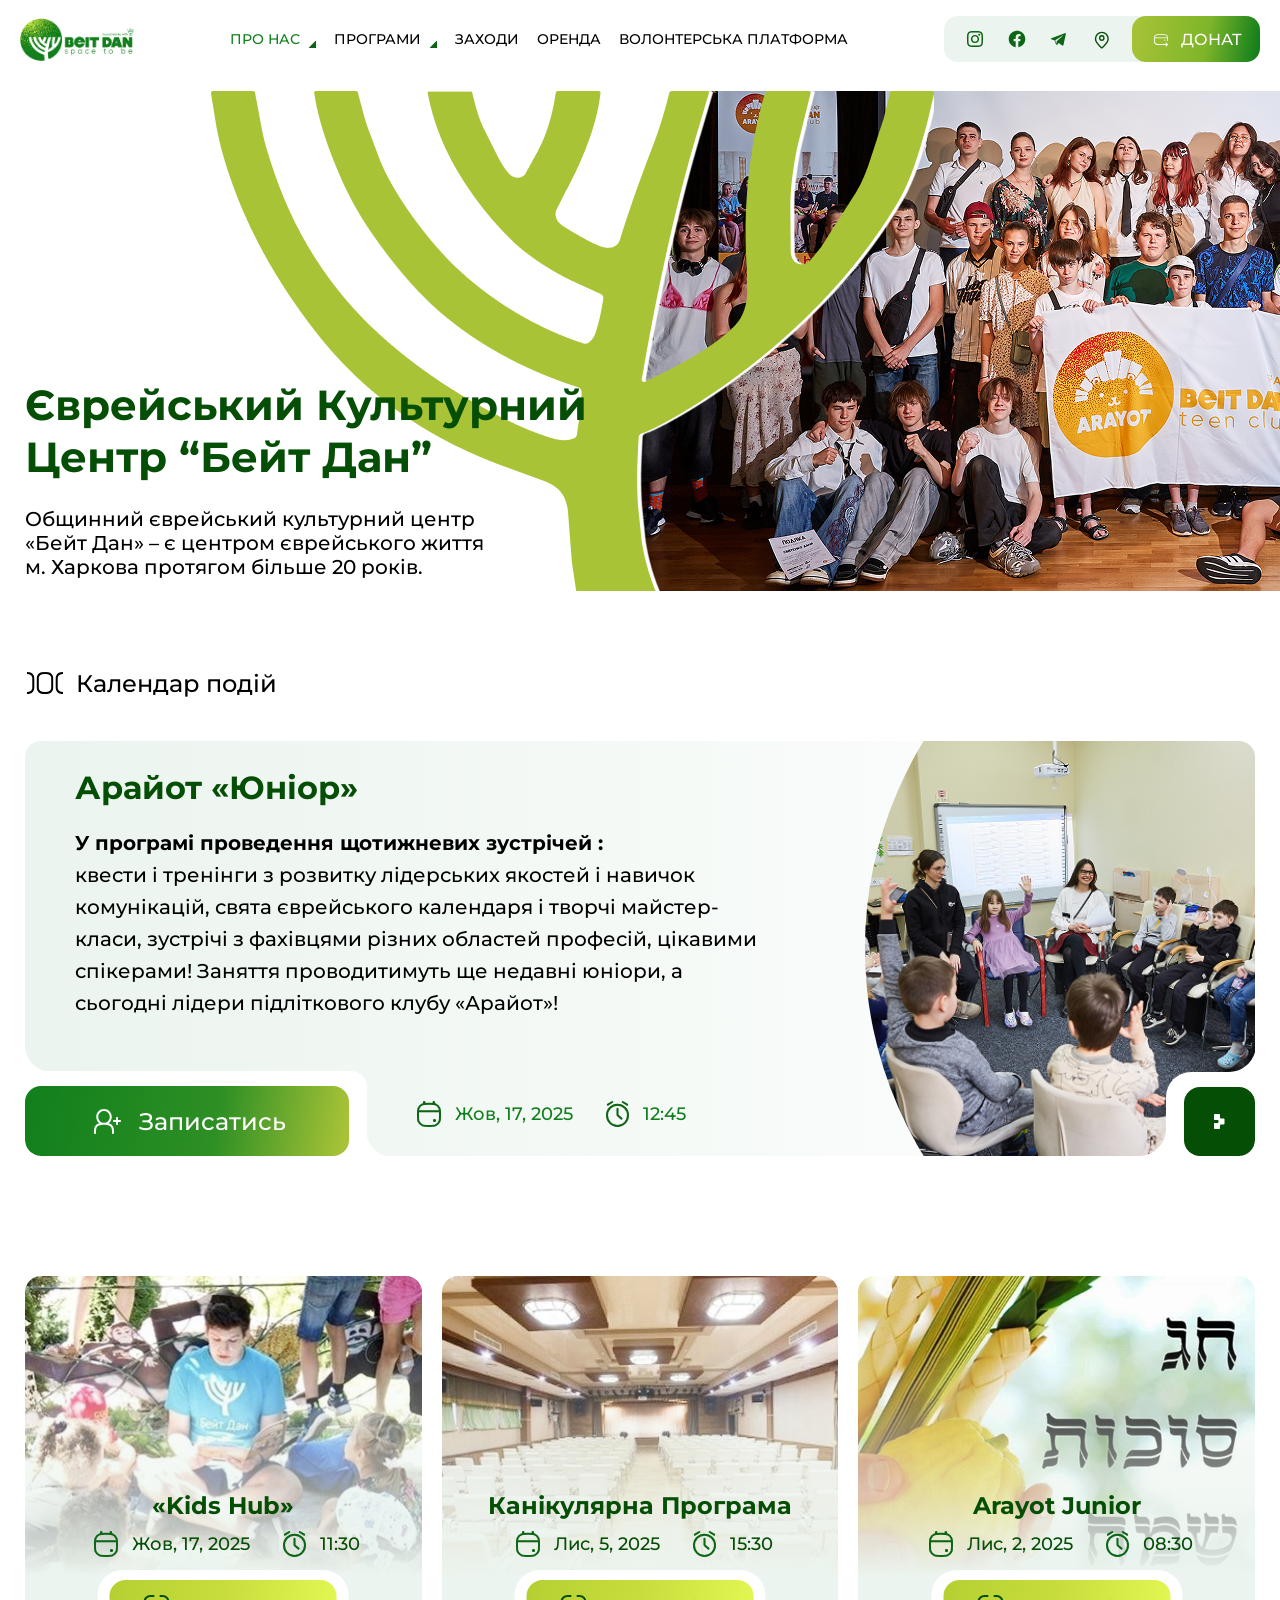
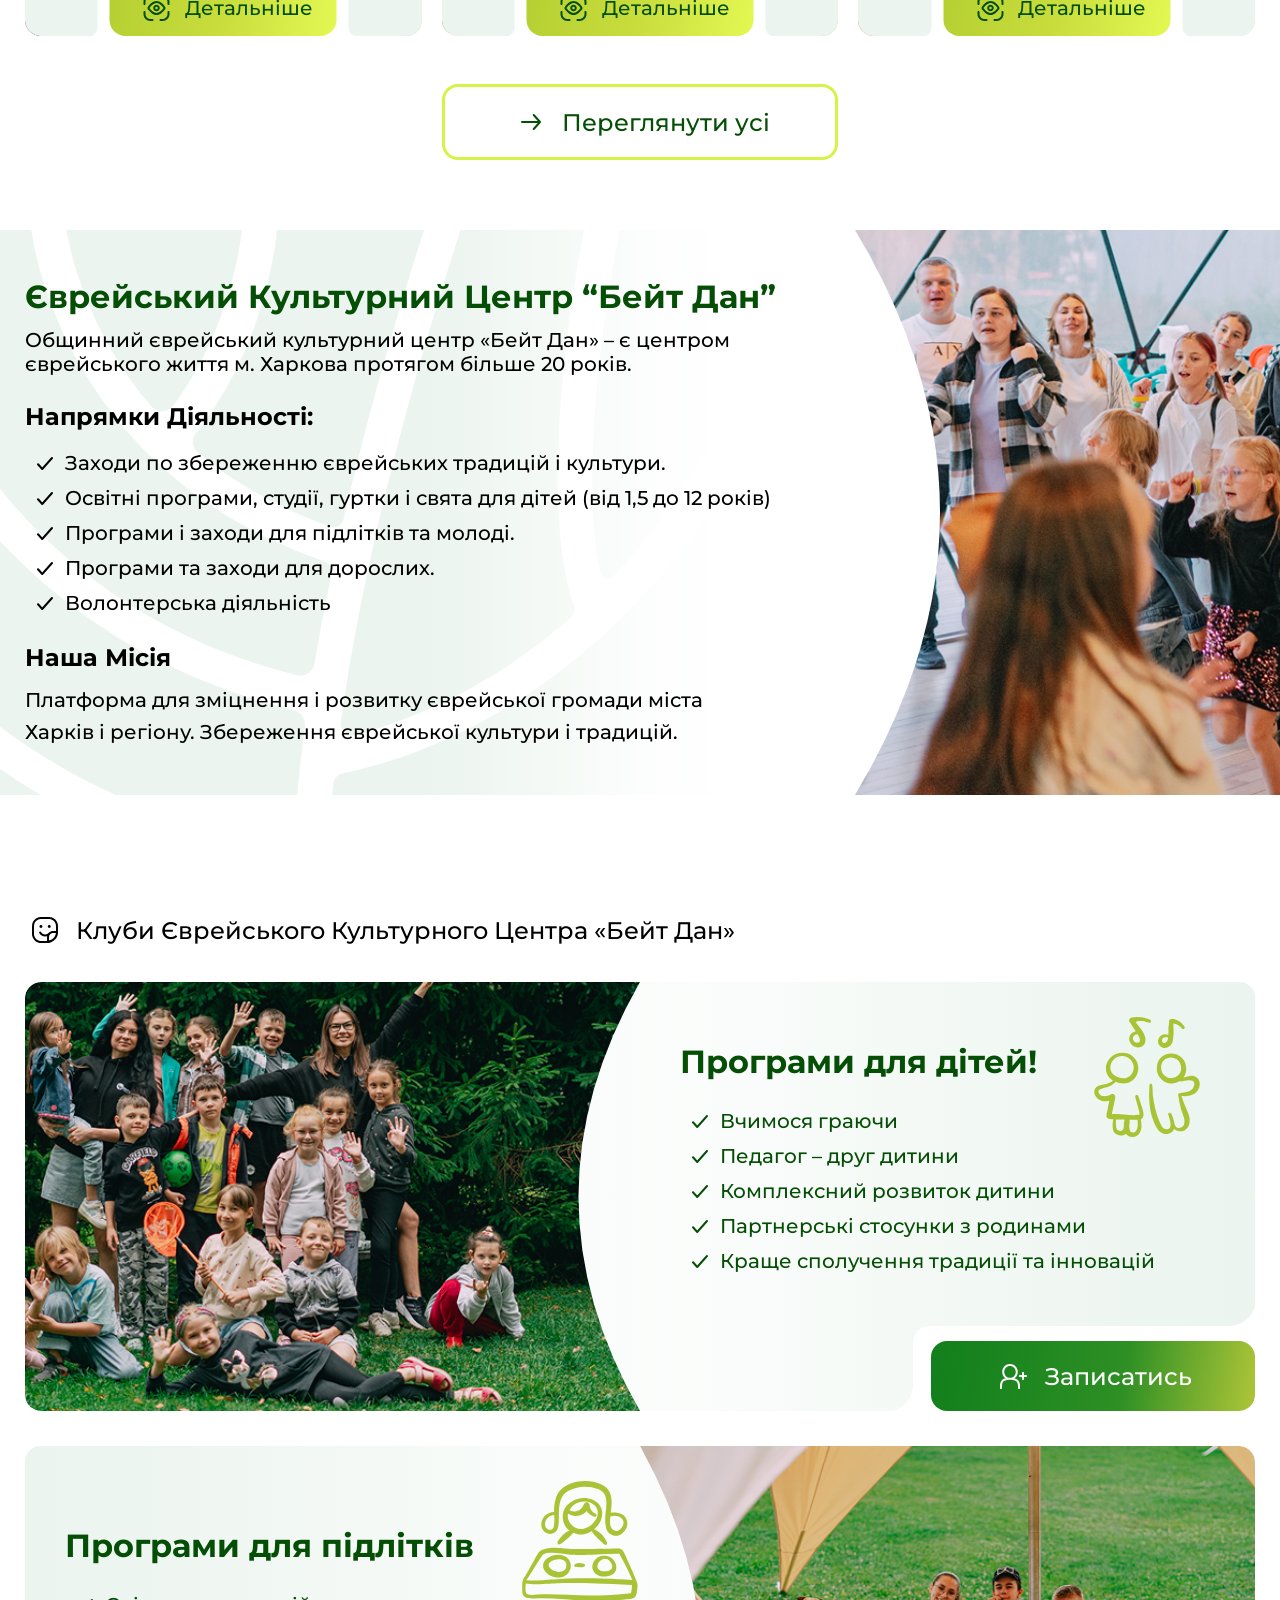
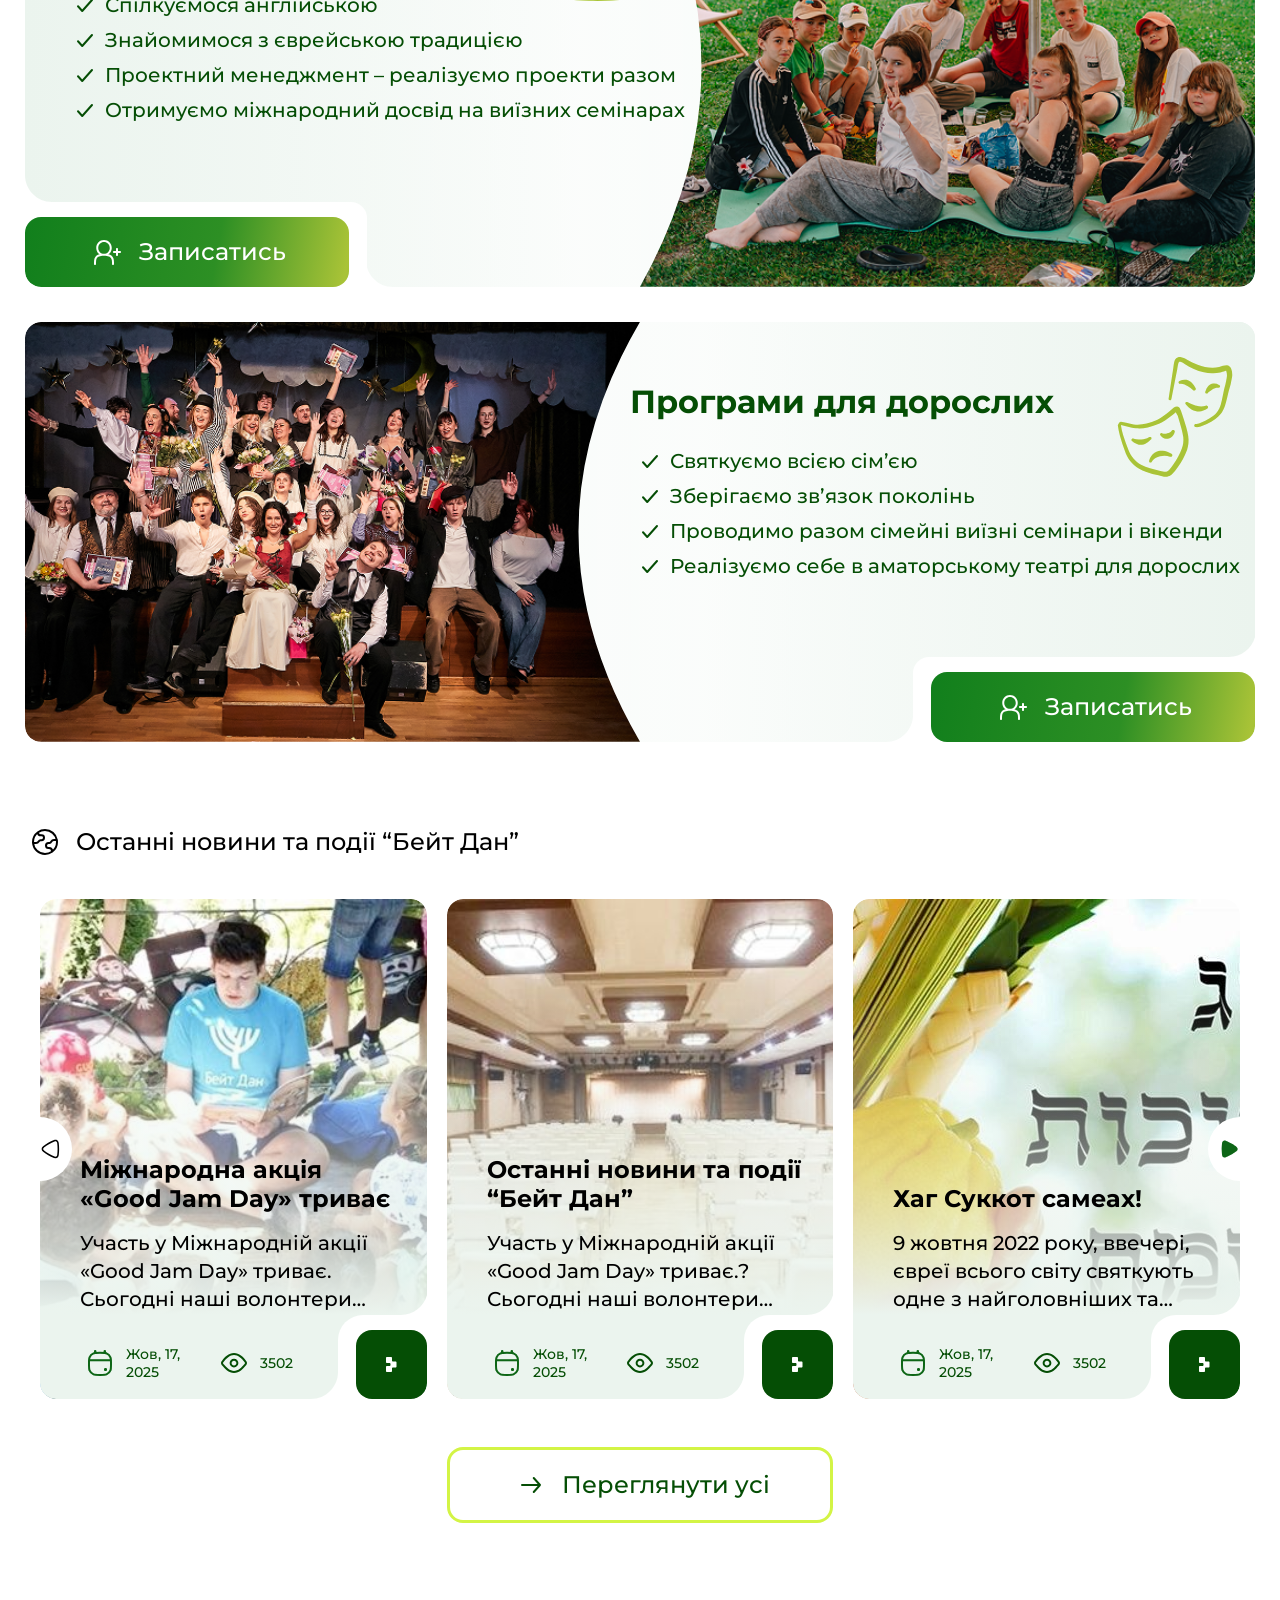
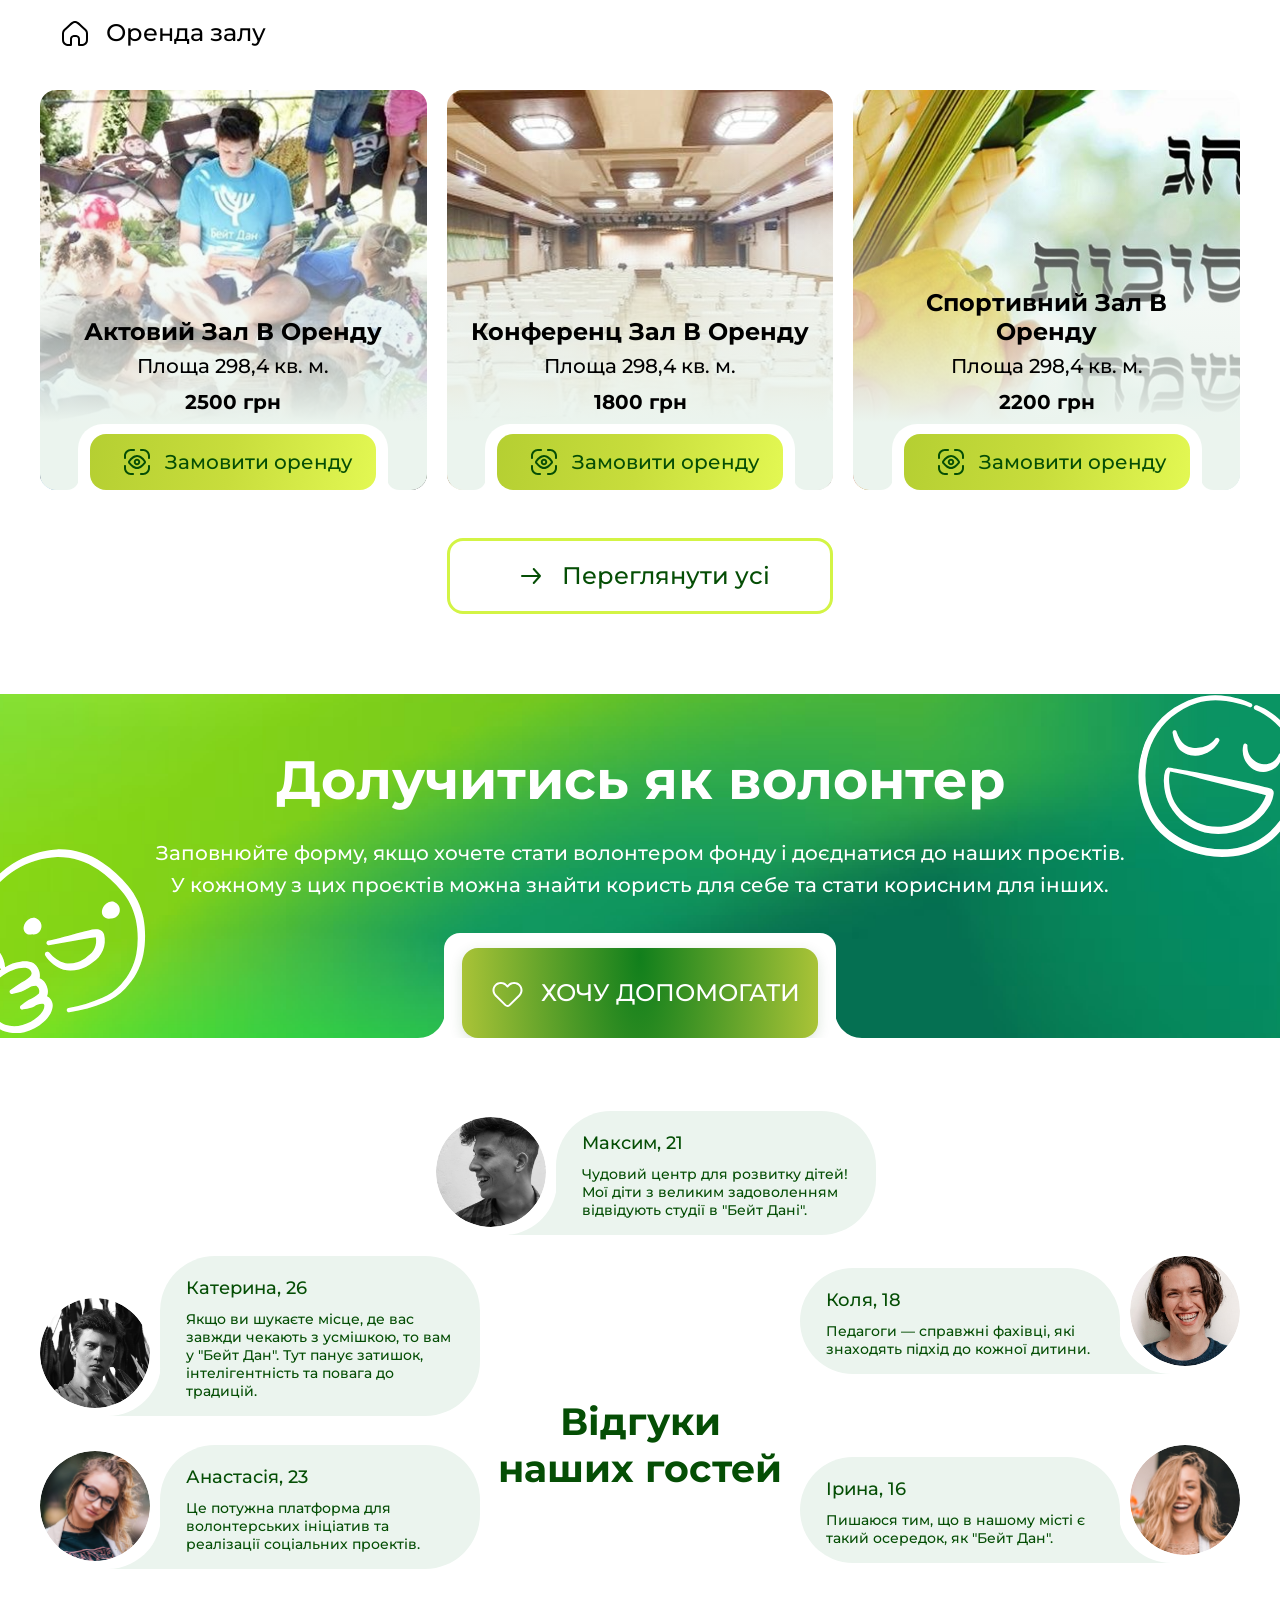
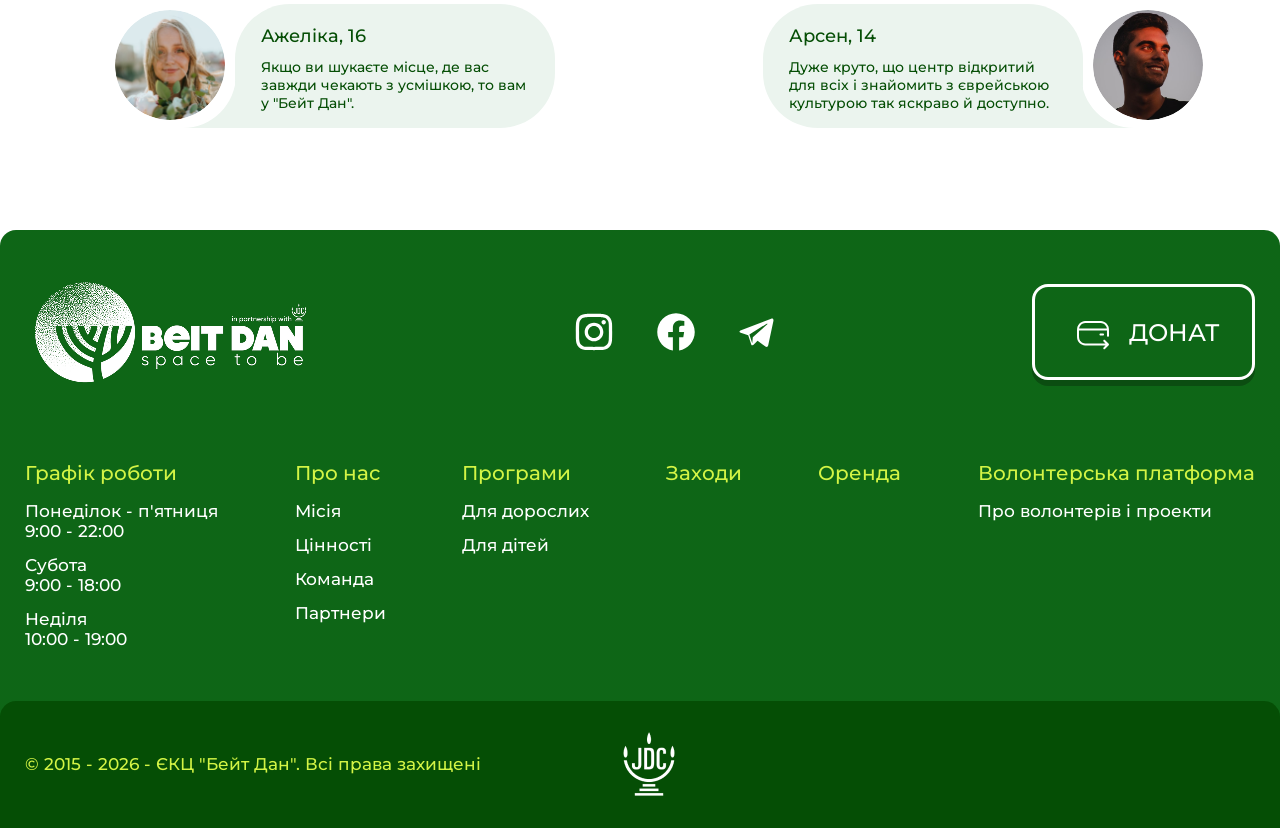
==== commit 399c32cf: "clubs page" ====
--- a/index.html
+++ b/index.html
@@ -79,6 +79,9 @@
             <a class="header__social" href="#">
               <img src="./images/telegram.svg" alt="Telegram">
             </a>
+            <a class="header__social" href="#">
+              <img src="./images/location.svg" alt="Локація">
+            </a>
           </div>
           <button class="header__donate" type="button">
             <img src="./images/donate.svg" alt="">
@@ -237,8 +240,8 @@
       <clipPath id="directions-img-clip" clipPathUnits="objectBoundingBox">
         <path d="M 0 0 H 1 V 1 H 0 Q 0.2 0.5 0 0 Z"></path>
       </clipPath>
-      <!-- дзеркальна маска (вигин справа) для clubs -->
-      <clipPath id="clubs-img-clip-right" clipPathUnits="objectBoundingBox">
+      <!-- дзеркальна маска (вигин справа) для programs -->
+      <clipPath id="programs-img-clip-right" clipPathUnits="objectBoundingBox">
         <path d="M 1 0 H 0 V 1 H 1 Q 0.8 0.5 1 0 Z"></path>
       </clipPath>
     </defs>
@@ -287,44 +290,44 @@
       </div>
     </div>
   </section>
-  <section class="clubs" id="programs">
+  <section class="programs" id="programs">
     <div class="container">
-      <div class="clubs__top">
-        <img class="clubs__img" src="./images/smile.svg">
-        <h2 class="clubs__top-text">
+      <div class="programs__top">
+        <img class="programs__img" src="./images/smile.svg">
+        <h2 class="programs__top-text">
           Клуби Єврейського Культурного Центра «Бейт Дан»
         </h2>
       </div>
-      <div class="clubs__items">
-        <div class="clubs__item">
-          <div class="clubs__img-wrapper">
-            <img class="clubs__item-img" src="./images/clubs-1.png" alt="">
-          </div>
-          <div class="clubs__content">
-            <img class="clubs__decor" src="./images/clubs-decor-1.svg" alt="" width="120" height="120">
-            <h3 class="clubs__title">
+      <div class="programs__items">
+        <div class="programs__item">
+          <div class="programs__img-wrapper">
+            <img class="programs__item-img" src="./images/clubs-1.png" alt="">
+          </div>
+          <div class="programs__content">
+            <img class="programs__decor" src="./images/clubs-decor-1.svg" alt="" width="120" height="120">
+            <h3 class="programs__title">
               Програми для дітей!
             </h3>
-            <ul class="clubs__list">
-              <li class="clubs__list-item">
+            <ul class="programs__list">
+              <li class="programs__list-item">
                 Вчимося граючи
               </li>
-              <li class="clubs__list-item">
+              <li class="programs__list-item">
                 Педагог – друг дитини
               </li>
-              <li class="clubs__list-item">
+              <li class="programs__list-item">
                 Комплексний розвиток дитини
               </li>
-              <li class="clubs__list-item">
+              <li class="programs__list-item">
                 Партнерські стосунки з родинами
               </li>
-              <li class="clubs__list-item">
+              <li class="programs__list-item">
                 Краще сполучення традиції та інновацій
               </li>
             </ul>
-            <div class="clubs__bottom">
-              <div class="clubs__bottom-register">
-                <a class="clubs__button" href="#">
+            <div class="programs__bottom">
+              <div class="programs__bottom-register">
+                <a class="programs__button" href="#">
                   <img src="./images/user.svg" alt="">
                   <span>Записатись</span>
                 </a>
@@ -332,65 +335,65 @@
             </div>
           </div>
         </div>
-        <div class="clubs__item">
-          <div class="clubs__content">
-            <img class="clubs__decor" src="./images/clubs-decor-2.svg" alt="" width="120" height="120">
-            <h3 class="clubs__title">
+        <div class="programs__item">
+          <div class="programs__content">
+            <img class="programs__decor" src="./images/clubs-decor-2.svg" alt="" width="120" height="120">
+            <h3 class="programs__title">
               Програми для підлітків
             </h3>
-            <ul class="clubs__list">
-              <li class="clubs__list-item">
+            <ul class="programs__list">
+              <li class="programs__list-item">
                 Спілкуємося англійською
               </li>
-              <li class="clubs__list-item">
+              <li class="programs__list-item">
                 Знайомимося з єврейською традицією
               </li>
-              <li class="clubs__list-item">
+              <li class="programs__list-item">
                 Проектний менеджмент – реалізуємо проекти разом
               </li>
-              <li class="clubs__list-item">
+              <li class="programs__list-item">
                 Отримуємо міжнародний досвід на виїзних семінарах
               </li>
             </ul>
-            <div class="clubs__bottom">
-              <div class="clubs__bottom-register">
-                <a class="clubs__button" href="#">
+            <div class="programs__bottom">
+              <div class="programs__bottom-register">
+                <a class="programs__button" href="#">
                   <img src="./images/user.svg" alt="">
                   <span>Записатись</span>
                 </a>
               </div>
             </div>
           </div>
-          <div class="clubs__img-wrapper">
-            <img class="clubs__item-img" src="./images/clubs-2.png" alt="">
-          </div>
-        </div>
-        <div class="clubs__item">
-          <div class="clubs__img-wrapper">
-            <img class="clubs__item-img" src="./images/clubs-3.png" alt="">
-          </div>
-          <div class="clubs__content">
-            <img class="clubs__decor" src="./images/clubs-decor-3.svg" alt="" width="120" height="120">
-            <h3 class="clubs__title">
+          <div class="programs__img-wrapper">
+            <img class="programs__item-img" src="./images/clubs-2.png" alt="">
+          </div>
+        </div>
+        <div class="programs__item">
+          <div class="programs__img-wrapper">
+            <img class="programs__item-img" src="./images/clubs-3.png" alt="">
+          </div>
+          <div class="programs__content">
+            <img class="programs__decor" src="./images/clubs-decor-3.svg" alt="" width="120" height="120">
+            <h3 class="programs__title">
               Програми для дорослих
             </h3>
-            <ul class="clubs__list">
-              <li class="clubs__list-item">
+            <ul class="programs__list">
+              <li class="programs__list-item">
                 Святкуємо всією сім’єю
               </li>
-              <li class="clubs__list-item">
+              <li class="programs__list-item">
                 Зберігаємо зв’язок поколінь
               </li>
-              <li class="clubs__list-item">
+              <li class="programs__list-item">
                 Проводимо разом сімейні виїзні семінари і вікенди
               </li>
-              <li class="clubs__list-item">
+              <li class="programs__list-item">
                 Реалізуємо себе в аматорському театрі для дорослих
               </li>
             </ul>
-            <div class="clubs__bottom">
-              <div class="clubs__bottom-register">
-                <a class="clubs__button" href="#">
+            <div class="programs__bottom">
+              <div class="programs__bottom-register">
+                <a class="programs__button" href="#">
                   <img src="./images/user.svg" alt="">
                   <span>Записатись</span>
                 </a>
--- a/css/style.css
+++ b/css/style.css
@@ -246,7 +246,7 @@
 }
 .header__socials {
 	display: flex;
-	gap: 20px;
+	gap: 10px;
 	padding: 0 32px;
 }
 .header__social {
@@ -960,6 +960,7 @@
 	position: relative;
 	overflow: hidden;
 	padding-top: 27px;
+	border-radius: 16px;
 }
 
 .junior__inner::before {
@@ -1023,6 +1024,7 @@
 	align-items: flex-end;
 	justify-content: space-between;
 	gap: 20px;
+	border-radius: 0 0 16px 16px;
 }
 
 .junior__footer-start {
@@ -1124,7 +1126,8 @@
 }
 
 .junior__union-btn,
-.news__card-btn {
+.news__card-btn,
+.accordion__btn {
 	border: none;
 	cursor: pointer;
 	border-radius: 16px;
@@ -1134,11 +1137,31 @@
 	position: relative;
 	align-items: center;
 	justify-content: center;
+	flex-shrink: 0;
 	transition:
 		box-shadow 0.25s ease,
 		background-color 0.25s ease;
 }
 
+.accordion__btn {
+	outline: none;
+	background: var(
+		--Yellow,
+		linear-gradient(0deg, rgba(0, 0, 0, 0.2) 0%, rgba(0, 0, 0, 0.2) 100%),
+		#d3f445
+	);
+}
+
+.accordion__btn img {
+	display: block;
+	width: 11px;
+	height: 15px;
+	transform: rotate(90deg);
+	filter: brightness(0) saturate(100%) invert(16%) sepia(98%) saturate(2077%)
+		hue-rotate(88deg) brightness(95%) contrast(101%);
+	transition: transform 0.4s ease;
+}
+
 .junior__union-btn:hover,
 .news__card-btn:hover {
 	background-color: #066606;
@@ -1148,6 +1171,10 @@
 	box-shadow: 0 6px 14px rgba(5, 78, 5, 0.18);
 }
 
+.accordion__btn:hover {
+	box-shadow: 0 6px 14px rgba(5, 78, 5, 0.12);
+}
+
 .junior__union-btn:active {
 	box-shadow: 0 2px 8px rgba(5, 78, 5, 0.14);
 }
@@ -1159,6 +1186,11 @@
 .junior__union-btn:focus-visible,
 .news__card-btn:focus-visible {
 	outline: 3px solid #d3f445;
+	outline-offset: 3px;
+}
+
+.accordion__btn:focus-visible {
+	outline: 3px solid #054e05;
 	outline-offset: 3px;
 }
 
@@ -1746,7 +1778,8 @@
 		padding-top 0.3s ease;
 }
 
-body:has(.main .about) .header.header--scrolled {
+body:has(.main .about) .header.header--scrolled,
+body:has(.main .about) .header.header--open {
 	background: #fff;
 }
 
@@ -2828,17 +2861,17 @@
 	}
 }
 
-.clubs {
+.programs {
 	padding: 60px 0 80px;
 }
 
-.clubs__top {
+.programs__top {
 	display: flex;
 	align-items: center;
 	gap: 11px;
 	margin-bottom: 32px;
 }
-.clubs__top-text {
+.programs__top-text {
 	color: var(--Black, #000);
 	font-family: Montserrat;
 	font-size: 24px;
@@ -2846,12 +2879,12 @@
 	font-weight: 500;
 	line-height: normal;
 }
-.clubs__items {
+.programs__items {
 	display: flex;
 	flex-direction: column;
 	gap: 35px;
 }
-.clubs__item {
+.programs__item {
 	position: relative;
 	overflow: hidden;
 	display: flex;
@@ -2861,14 +2894,14 @@
 }
 
 /* засвітлення має бути під фото і текстом */
-.clubs__item::before {
+.programs__item::before {
 	content: '';
 	position: absolute;
 	inset: 0;
 	z-index: 0;
 	pointer-events: none;
 }
-.clubs__item:nth-child(odd)::before {
+.programs__item:nth-child(odd)::before {
 	background: linear-gradient(
 		90deg,
 		rgba(255, 255, 255, 0) 0%,
@@ -2876,7 +2909,7 @@
 		#ebf4ee 100%
 	);
 }
-.clubs__item:nth-child(even)::before {
+.programs__item:nth-child(even)::before {
 	background: linear-gradient(
 		270deg,
 		rgba(255, 255, 255, 0) 0%,
@@ -2886,15 +2919,15 @@
 }
 
 /* 1 і 3 блок: фото зліва, контент справа — фон і закруглення з правого боку */
-.clubs__item:nth-child(odd) {
+.programs__item:nth-child(odd) {
 	background: linear-gradient(270deg, #ebf4ee 9.56%, #fff 100%);
 }
 
 /* 2 блок: фото справа, контент зліва — фон і закруглення з лівого боку */
-.clubs__item:nth-child(even) {
+.programs__item:nth-child(even) {
 	background: linear-gradient(90deg, #ebf4ee 9.56%, #fff 100%);
 }
-.clubs__img-wrapper {
+.programs__img-wrapper {
 	position: relative;
 	flex: 0 0 50%;
 	max-width: 50%;
@@ -2904,25 +2937,25 @@
 }
 
 /* обріз краю зі сторони контенту */
-.clubs__item:nth-child(odd) .clubs__img-wrapper {
+.programs__item:nth-child(odd) .programs__img-wrapper {
 	border-radius: 16px 0 0 16px;
-	-webkit-clip-path: url(#clubs-img-clip-right);
-	clip-path: url(#clubs-img-clip-right);
-}
-.clubs__item:nth-child(even) .clubs__img-wrapper {
+	-webkit-clip-path: url(#programs-img-clip-right);
+	clip-path: url(#programs-img-clip-right);
+}
+.programs__item:nth-child(even) .programs__img-wrapper {
 	border-radius: 0 16px 16px 0;
 	-webkit-clip-path: url(#directions-img-clip);
 	clip-path: url(#directions-img-clip);
 }
 
-.clubs__item-img {
+.programs__item-img {
 	display: block;
 	width: 100%;
 	height: 100%;
 	object-fit: cover;
 	object-position: center;
 }
-.clubs__content {
+.programs__content {
 	display: flex;
 	position: relative;
 	flex: 1 1 50%;
@@ -2932,7 +2965,7 @@
 	z-index: 1;
 }
 
-.clubs__decor {
+.programs__decor {
 	position: absolute;
 	width: 120px;
 	height: 120px;
@@ -2941,33 +2974,33 @@
 	object-fit: contain;
 	pointer-events: none;
 }
-.clubs__item:nth-child(1) .clubs__decor {
+.programs__item:nth-child(1) .programs__decor {
 	right: 48px;
 }
-.clubs__item:nth-child(2) .clubs__decor {
+.programs__item:nth-child(2) .programs__decor {
 	right: 0;
 }
-.clubs__item:nth-child(3) .clubs__decor {
+.programs__item:nth-child(3) .programs__decor {
 	right: 20px;
 }
 
 /* 1-й блок: підтягнути текст ближче до правого краю */
-.clubs__item:first-child .clubs__content {
+.programs__item:first-child .programs__content {
 	padding-right: 20px;
 }
 
 /* 2-й блок: опустити контент на 20px */
-.clubs__item:nth-child(2) .clubs__content {
+.programs__item:nth-child(2) .programs__content {
 	padding-top: 80px;
 }
 
 /* 3-й блок: рухаємо тільки текст (кнопку не чіпаємо) */
-.clubs__item:nth-child(3) .clubs__title,
-.clubs__item:nth-child(3) .clubs__list {
+.programs__item:nth-child(3) .programs__title,
+.programs__item:nth-child(3) .programs__list {
 	transform: translateX(-50px);
 }
 
-.clubs__title {
+.programs__title {
 	color: var(--Dark-green, #054e05);
 	font-family: Montserrat;
 	font-size: 32px;
@@ -2976,10 +3009,10 @@
 	line-height: normal;
 	margin-bottom: 24px;
 }
-.clubs__list {
+.programs__list {
 	margin-bottom: 24px;
 }
-.clubs__list-item {
+.programs__list-item {
 	color: var(--Dark-green, #054e05);
 	font-family: Montserrat;
 	font-size: 20px;
@@ -2990,10 +3023,10 @@
 	padding-left: 40px;
 	white-space: nowrap;
 }
-.clubs__list-item + .clubs__list-item {
+.programs__list-item + .programs__list-item {
 	margin-top: 3px;
 }
-.clubs__list-item::before {
+.programs__list-item::before {
 	content: '';
 	position: absolute;
 	background-color: #054e05;
@@ -3010,7 +3043,7 @@
 	width: 40px;
 	height: 40px;
 }
-.clubs__bottom {
+.programs__bottom {
 	position: absolute;
 	bottom: 0;
 	display: flex;
@@ -3018,28 +3051,28 @@
 }
 
 /* контейнер "як у junior" */
-.clubs__bottom-register {
+.programs__bottom-register {
 	background: #fff;
 }
 
 /* 1 і 3: кнопка внизу справа (як junior__union-wrap) */
-.clubs__item:nth-child(odd) .clubs__bottom {
+.programs__item:nth-child(odd) .programs__bottom {
 	right: 0;
 }
-.clubs__item:nth-child(odd) .clubs__bottom-register {
+.programs__item:nth-child(odd) .programs__bottom-register {
 	padding: 15px 0 0 18px;
 	border-radius: 16px 0 16px 0;
 }
 
 /* 2: кнопка внизу зліва (як junior__btn-wrap) */
-.clubs__item:nth-child(even) .clubs__bottom {
+.programs__item:nth-child(even) .programs__bottom {
 	left: 0;
 }
-.clubs__item:nth-child(even) .clubs__bottom-register {
+.programs__item:nth-child(even) .programs__bottom-register {
 	padding: 15px 18px 0 0;
 	border-radius: 0 16px 0 16px;
 }
-.clubs__button {
+.programs__button {
 	position: relative;
 	overflow: visible;
 	border-radius: 16px;
@@ -3068,12 +3101,12 @@
 		box-shadow 0.25s ease;
 }
 
-.clubs__button:hover {
+.programs__button:hover {
 	background-position: 100% 50%;
 	box-shadow: 0 2px 8px rgba(17, 127, 28, 0.15);
 }
 
-.clubs__button:active {
+.programs__button:active {
 	background-position: 50% 50%;
 	box-shadow: 0 1px 4px rgba(17, 127, 28, 0.12);
 }
@@ -3304,7 +3337,7 @@
 	line-height: 32px; /* 228.571% */
 }
 
-.clubs__button::after {
+.programs__button::after {
 	content: '';
 	position: absolute;
 	z-index: 0;
@@ -3318,7 +3351,7 @@
 	right: -44px;
 }
 
-.clubs__button::before {
+.programs__button::before {
 	content: '';
 	position: absolute;
 	left: -0.5px;
@@ -3376,16 +3409,16 @@
 	}
 }
 
-/* clubs 1 та 3: дзеркально (кнопка справа внизу) */
-.clubs__item:nth-child(1) .clubs__button::before,
-.clubs__item:nth-child(3) .clubs__button::before {
+/* programs 1 та 3: дзеркально (кнопка справа внизу) */
+.programs__item:nth-child(1) .programs__button::before,
+.programs__item:nth-child(3) .programs__button::before {
 	left: auto;
 	right: -1px;
 	top: -42px;
 	transform: none;
 }
-.clubs__item:nth-child(1) .clubs__button::after,
-.clubs__item:nth-child(3) .clubs__button::after {
+.programs__item:nth-child(1) .programs__button::after,
+.programs__item:nth-child(3) .programs__button::after {
 	right: auto;
 	left: -45px;
 	bottom: -0.5px;
@@ -3393,148 +3426,148 @@
 }
 
 @media (max-width: 1240px) {
-	.clubs {
+	.programs {
 		padding: clamp(40px, 4.8vw, 60px) 0 clamp(56px, 6.5vw, 80px);
 	}
 
-	.clubs__top {
+	.programs__top {
 		gap: clamp(8px, 0.9vw, 11px);
 		margin-bottom: 0;
 	}
 
-	.clubs__top-text {
+	.programs__top-text {
 		font-size: clamp(16px, 1.45vw, 20px);
 		line-height: 1.25;
 	}
 
-	.clubs__items {
+	.programs__items {
 		gap: clamp(24px, 2.8vw, 35px);
 	}
 
-	.clubs__img-wrapper {
+	.programs__img-wrapper {
 		flex: 0 0 clamp(44%, 48%, 50%);
 		max-width: clamp(44%, 48%, 50%);
 		min-height: clamp(280px, 32vw, 380px);
 	}
 
-	.clubs__item-img {
+	.programs__item-img {
 		min-height: clamp(280px, 32vw, 380px);
 	}
 
-	.clubs__content {
+	.programs__content {
 		padding: clamp(32px, 4vw, 60px) clamp(16px, 2.2vw, 40px)
 			clamp(88px, 8.5vw, 110px);
 	}
 
-	.clubs__item:first-child .clubs__content {
+	.programs__item:first-child .programs__content {
 		padding-right: clamp(12px, 1.6vw, 20px);
 	}
 
-	.clubs__item:nth-child(2) .clubs__content {
+	.programs__item:nth-child(2) .programs__content {
 		padding-top: clamp(48px, 6.5vw, 80px);
 	}
 
-	.clubs__item:nth-child(3) .clubs__title,
-	.clubs__item:nth-child(3) .clubs__list {
+	.programs__item:nth-child(3) .programs__title,
+	.programs__item:nth-child(3) .programs__list {
 		transform: none;
 	}
 
-	.clubs__decor {
+	.programs__decor {
 		width: clamp(72px, 8.5vw, 120px);
 		height: clamp(72px, 8.5vw, 120px);
 		top: clamp(16px, 2.4vw, 35px);
 	}
 
-	.clubs__item:nth-child(1) .clubs__decor {
+	.programs__item:nth-child(1) .programs__decor {
 		right: clamp(12px, 3.2vw, 48px);
 	}
 
-	.clubs__item:nth-child(3) .clubs__decor {
+	.programs__item:nth-child(3) .programs__decor {
 		right: clamp(4px, 1.2vw, 20px);
 	}
 
-	.clubs__title {
+	.programs__title {
 		font-size: clamp(24px, 2.58vw, 32px);
 		line-height: 1.2;
 		margin-bottom: clamp(16px, 1.9vw, 24px);
 		padding-right: clamp(56px, 7.5vw, 100px);
 	}
 
-	.clubs__list {
+	.programs__list {
 		margin-bottom: clamp(16px, 1.9vw, 24px);
 	}
 
-	.clubs__list-item {
+	.programs__list-item {
 		font-size: clamp(16px, 1.61vw, 20px);
 		line-height: 1.5;
 		padding-left: clamp(30px, 3.2vw, 40px);
 		white-space: normal;
 	}
 
-	.clubs__list-item::before {
+	.programs__list-item::before {
 		width: clamp(28px, 3.2vw, 40px);
 		height: clamp(28px, 3.2vw, 40px);
 		top: -2px;
 	}
 
-	.clubs__list-item + .clubs__list-item {
+	.programs__list-item + .programs__list-item {
 		margin-top: clamp(2px, 0.24vw, 3px);
 	}
 
-	.clubs__item:nth-child(odd) .clubs__bottom-register {
+	.programs__item:nth-child(odd) .programs__bottom-register {
 		padding: clamp(10px, 1.2vw, 15px) 0 0 clamp(12px, 1.45vw, 18px);
 	}
 
-	.clubs__item:nth-child(even) .clubs__bottom-register {
+	.programs__item:nth-child(even) .programs__bottom-register {
 		padding: clamp(10px, 1.2vw, 15px) clamp(12px, 1.45vw, 18px) 0 0;
 	}
 
-	.clubs__button {
+	.programs__button {
 		font-size: clamp(18px, 1.94vw, 24px);
 		padding: clamp(12px, 1.2vw, 15px) clamp(24px, 4.5vw, 63px);
 		gap: clamp(8px, 0.9vw, 11px);
 	}
 
-	.clubs__button::before,
-	.clubs__button::after,
-	.clubs__item:nth-child(1) .clubs__button::before,
-	.clubs__item:nth-child(3) .clubs__button::before,
-	.clubs__item:nth-child(1) .clubs__button::after,
-	.clubs__item:nth-child(3) .clubs__button::after {
+	.programs__button::before,
+	.programs__button::after,
+	.programs__item:nth-child(1) .programs__button::before,
+	.programs__item:nth-child(3) .programs__button::before,
+	.programs__item:nth-child(1) .programs__button::after,
+	.programs__item:nth-child(3) .programs__button::after {
 		display: none;
 	}
 }
 
 @media (max-width: 550px) {
-	.clubs {
+	.programs {
 		padding: 32px 0;
 	}
 
-	.clubs__top {
+	.programs__top {
 		margin-bottom: 0;
 		gap: 8px;
 	}
 
-	.clubs__top-text {
+	.programs__top-text {
 		font-size: 16px;
 	}
 
-	.clubs__items {
+	.programs__items {
 		gap: 16px;
 	}
 
-	.clubs__item {
+	.programs__item {
 		flex-direction: column;
 		background: linear-gradient(180deg, #fff 0%, #ebf4ee 100%);
 	}
 
-	.clubs__item:nth-child(odd),
-	.clubs__item:nth-child(even) {
+	.programs__item:nth-child(odd),
+	.programs__item:nth-child(even) {
 		background: linear-gradient(180deg, #fff 0%, #ebf4ee 100%);
 	}
 
-	.clubs__item:nth-child(odd)::before,
-	.clubs__item:nth-child(even)::before {
+	.programs__item:nth-child(odd)::before,
+	.programs__item:nth-child(even)::before {
 		background: linear-gradient(
 			180deg,
 			rgba(255, 255, 255, 0.85) 0%,
@@ -3543,53 +3576,53 @@
 		);
 	}
 
-	.clubs__img-wrapper {
+	.programs__img-wrapper {
 		display: none;
 	}
 
-	.clubs__content {
+	.programs__content {
 		flex: none;
 		width: 100%;
 		padding: 24px 16px 16px;
 	}
 
-	.clubs__item:first-child .clubs__content {
+	.programs__item:first-child .programs__content {
 		padding-right: 16px;
 	}
 
-	.clubs__item:nth-child(2) .clubs__content {
+	.programs__item:nth-child(2) .programs__content {
 		padding-top: 24px;
 	}
 
-	.clubs__decor {
+	.programs__decor {
 		width: 72px;
 		height: 72px;
 		top: 16px;
 		right: 12px;
 	}
 
-	.clubs__title {
+	.programs__title {
 		font-size: 22px;
 		margin-bottom: 12px;
 		padding-right: 64px;
 	}
 
-	.clubs__list {
+	.programs__list {
 		margin-bottom: 16px;
 	}
 
-	.clubs__list-item {
+	.programs__list-item {
 		font-size: 15px;
 		line-height: 1.55;
 		padding-left: 28px;
 	}
 
-	.clubs__list-item::before {
+	.programs__list-item::before {
 		width: 26px;
 		height: 26px;
 	}
 
-	.clubs__bottom {
+	.programs__bottom {
 		position: static;
 		left: auto;
 		right: auto;
@@ -3597,25 +3630,25 @@
 		margin-top: 4px;
 	}
 
-	.clubs__item:nth-child(odd) .clubs__bottom,
-	.clubs__item:nth-child(even) .clubs__bottom {
+	.programs__item:nth-child(odd) .programs__bottom,
+	.programs__item:nth-child(even) .programs__bottom {
 		left: auto;
 		right: auto;
 	}
 
-	.clubs__bottom-register {
+	.programs__bottom-register {
 		background: none;
 		padding: 0;
 		border-radius: 0;
 	}
 
-	.clubs__item:nth-child(odd) .clubs__bottom-register,
-	.clubs__item:nth-child(even) .clubs__bottom-register {
+	.programs__item:nth-child(odd) .programs__bottom-register,
+	.programs__item:nth-child(even) .programs__bottom-register {
 		padding: 0;
 		border-radius: 0;
 	}
 
-	.clubs__button {
+	.programs__button {
 		font-size: 18px;
 		padding: 8px 20px;
 		display: inline-flex;
@@ -3623,14 +3656,14 @@
 }
 
 @media (max-width: 480px) {
-	.clubs__button {
+	.programs__button {
 		font-size: 16px;
 		padding: 8px 16px;
 	}
 }
 
 .junior__button > *,
-.clubs__button > * {
+.programs__button > * {
 	position: relative;
 	z-index: 1;
 }
@@ -6913,3 +6946,1140 @@
 		padding: 12px 20px;
 	}
 }
+
+.clubs {
+	padding-bottom: 65px;
+}
+
+.clubs__inner {
+	display: flex;
+	justify-content: space-between;
+	align-items: start;
+}
+.clubs__content {
+	padding-top: 28px;
+	margin-bottom: 80px;
+}
+.clubs__title {
+	color: var(--Dark-green, #054e05);
+	font-family: Montserrat;
+	font-size: 52px;
+	font-style: normal;
+	font-weight: 700;
+	line-height: normal;
+	text-transform: uppercase;
+	max-width: 705px;
+	margin-bottom: 28px;
+}
+.clubs__subtitle {
+	color: var(--Black, #000);
+	font-family: Montserrat;
+	font-size: 20px;
+	font-style: normal;
+	font-weight: 500;
+	line-height: 32px; /* 160% */
+}
+
+.clubs__list {
+	display: flex;
+	justify-content: space-between;
+	gap: 15px;
+}
+
+.clubs__card {
+	flex: 1;
+	min-width: 0;
+	max-width: 395px;
+	display: flex;
+	flex-direction: column;
+	align-items: center;
+	gap: 24px;
+}
+
+.clubs__card .clubs__item-text {
+	width: 100%;
+}
+
+.clubs__card .team__profile {
+	width: 100%;
+	max-width: 395px;
+}
+
+@media (min-width: 1241px) {
+	.clubs__list {
+		display: grid;
+		grid-template-columns: repeat(3, 1fr);
+		column-gap: 15px;
+		row-gap: 24px;
+		align-items: start;
+	}
+
+	.clubs__card {
+		display: contents;
+		max-width: none;
+	}
+
+	.clubs__card:nth-child(1) .clubs__item-text {
+		grid-column: 1;
+		grid-row: 1;
+		transform: translateX(-15px);
+	}
+
+	.clubs__card:nth-child(2) .clubs__item-text {
+		grid-column: 2;
+		grid-row: 1;
+	}
+
+	.clubs__card:nth-child(3) .clubs__item-text {
+		grid-column: 3;
+		grid-row: 1;
+		transform: translateX(15px);
+	}
+
+	.clubs__card:nth-child(1) .team__profile {
+		grid-column: 1;
+		grid-row: 2;
+		justify-self: center;
+	}
+
+	.clubs__card:nth-child(2) .team__profile {
+		grid-column: 2;
+		grid-row: 2;
+		justify-self: center;
+	}
+
+	.clubs__card:nth-child(3) .team__profile {
+		grid-column: 3;
+		grid-row: 2;
+		justify-self: center;
+	}
+}
+.clubs__item-text {
+	color: var(--Green, #117f1c);
+	text-align: center;
+	font-family: Montserrat;
+	font-style: italic;
+	font-size: 16px;
+	font-weight: 500;
+	line-height: 26px; /* 108.333% */
+	position: relative;
+}
+.clubs__item-text-inner {
+	text-align: center;
+}
+.clubs__item-text-inner > span {
+	font-size: 24px;
+}
+.clubs__item-text::before {
+	position: absolute;
+	content: '';
+	background-image: url('../images/clubs-decor.svg');
+	background-repeat: no-repeat;
+	background-size: contain;
+	background-position: center;
+	z-index: -1;
+	left: -25px;
+	top: -30px;
+	width: 430px;
+	height: 165px;
+}
+
+.clubs .team__profile-img {
+	padding-top: 30px;
+}
+
+.clubs__img {
+	flex-shrink: 0;
+	width: 156px;
+	height: auto;
+}
+
+@media (max-width: 1240px) {
+	.clubs {
+		padding-bottom: clamp(48px, 5.2vw, 65px);
+	}
+
+	.clubs__inner {
+		gap: clamp(16px, 2vw, 24px);
+		align-items: flex-start;
+	}
+
+	.clubs__content {
+		flex: 1 1 auto;
+		min-width: 0;
+		padding-top: clamp(20px, 2.3vw, 28px);
+		margin-bottom: 0;
+	}
+
+	.clubs__title {
+		font-size: clamp(36px, 4.2vw, 52px);
+		max-width: min(705px, 100%);
+		margin-bottom: clamp(20px, 2.3vw, 28px);
+	}
+
+	.clubs__subtitle {
+		font-size: clamp(16px, 1.6vw, 20px);
+		line-height: 1.6;
+	}
+
+	.clubs__img {
+		width: clamp(120px, 12.6vw, 156px);
+		margin-top: clamp(12px, 1.6vw, 28px);
+	}
+
+	.clubs__list {
+		gap: clamp(10px, 1.2vw, 15px);
+	}
+
+	.clubs__card {
+		max-width: none;
+		gap: clamp(16px, 2vw, 24px);
+	}
+
+	.clubs__card .clubs__item-text {
+		display: flex;
+		align-items: center;
+		justify-content: center;
+		min-height: clamp(130px, 13.3vw, 165px);
+		padding: clamp(18px, 2vw, 26px) clamp(10px, 1.2vw, 16px);
+		box-sizing: border-box;
+	}
+
+	.clubs__card:first-child .clubs__item-text,
+	.clubs__card:last-child .clubs__item-text {
+		transform: none;
+	}
+
+	.clubs__item-text {
+		font-size: clamp(12px, 1.2vw, 16px);
+		line-height: 1.5;
+	}
+
+	.clubs__item-text-inner {
+		position: relative;
+		z-index: 1;
+		transform: translateY(-4px);
+	}
+
+	.clubs__card:nth-child(2) .clubs__item-text-inner,
+	.clubs__card:nth-child(3) .clubs__item-text-inner {
+		transform: translateY(-8px);
+	}
+
+	.clubs__item-text-inner > span {
+		font-size: clamp(16px, 1.8vw, 24px);
+	}
+
+	.clubs__item-text::before {
+		left: 0;
+		top: 0;
+		transform: none;
+		width: 100%;
+		height: 100%;
+		background-size: 100% 100%;
+	}
+
+	.clubs .team__profile-img {
+		width: clamp(160px, 17.7vw, 220px);
+		height: clamp(160px, 17.7vw, 220px);
+		padding-top: clamp(24px, 2.4vw, 30px);
+	}
+
+	.clubs .team__profile-img::before {
+		width: clamp(160px, 17.7vw, 220px);
+		height: clamp(160px, 17.7vw, 220px);
+	}
+
+	.clubs .team__profile-img img {
+		width: clamp(160px, 17.7vw, 220px);
+		height: clamp(204px, 22.6vw, 280px);
+	}
+
+	.clubs .team__profile-img img[src$='team-1.png'] {
+		bottom: clamp(-16px, -1.6vw, -20px);
+	}
+
+	.clubs .team__profile-img img[src$='team-3.png'] {
+		width: clamp(149px, 16.5vw, 205px);
+		height: clamp(167px, 18.5vw, 230px);
+	}
+
+	.clubs .team__profile-img img[src$='team-6.png'] {
+		height: clamp(186px, 20.6vw, 255px);
+		bottom: clamp(-9px, -0.97vw, -12px);
+	}
+
+	.clubs .team__info {
+		margin-top: clamp(-28px, -2.7vw, -33px);
+	}
+
+	.clubs .team__info-position {
+		font-size: clamp(14px, 1.3vw, 16px);
+		line-height: 1.35;
+	}
+
+	.clubs .team__info-name {
+		font-size: clamp(18px, 1.94vw, 24px);
+		line-height: 1.33;
+		white-space: normal;
+		overflow-wrap: break-word;
+	}
+}
+
+@media (max-width: 1024px) {
+	.clubs__inner {
+		flex-wrap: wrap;
+	}
+
+	.clubs__content {
+		flex: 1 1 100%;
+		max-width: 640px;
+		margin-bottom: 0;
+	}
+
+	.clubs__card:first-child .clubs__item-text,
+	.clubs__card:last-child .clubs__item-text {
+		transform: none;
+	}
+}
+
+@media (max-width: 820px) {
+	.clubs__img {
+		display: none;
+	}
+
+	.clubs__content {
+		max-width: none;
+		margin-bottom: 0;
+	}
+
+	.clubs__list {
+		flex-direction: column;
+		align-items: center;
+		gap: 0;
+	}
+
+	.clubs__card {
+		width: 100%;
+		max-width: 400px;
+		gap: clamp(12px, 2.5vw, 20px);
+	}
+
+	.clubs__card .team__profile {
+		margin-top: -60px;
+	}
+
+	.clubs__card .clubs__item-text {
+		display: flex;
+		align-items: center;
+		justify-content: center;
+		min-height: clamp(110px, 17vw, 140px);
+		padding: 0;
+		box-sizing: border-box;
+	}
+
+	.clubs__item-text-inner {
+		position: relative;
+		z-index: 1;
+		text-align: center;
+		transform: translateY(-6px);
+	}
+
+	.clubs__card:nth-child(2) .clubs__item-text-inner,
+	.clubs__card:nth-child(3) .clubs__item-text-inner {
+		transform: translateY(-15px);
+	}
+
+	.clubs__item-text {
+		font-size: clamp(11px, 1.4vw, 13px);
+		line-height: 1.45;
+	}
+
+	.clubs__item-text-inner > span {
+		display: inline;
+		font-size: clamp(14px, 1.9vw, 17px);
+		vertical-align: baseline;
+		line-height: 1;
+	}
+
+	.clubs__item-text::before {
+		left: 0;
+		top: 0;
+		transform: none;
+		width: 100%;
+		height: 100%;
+		background-size: 100% 100%;
+	}
+
+	.clubs .team__profile-img {
+		width: clamp(200px, 50vw, 240px);
+		height: clamp(200px, 50vw, 240px);
+		padding-top: clamp(32px, 7vw, 44px);
+	}
+
+	.clubs .team__profile-img::before {
+		width: clamp(200px, 50vw, 240px);
+		height: clamp(200px, 50vw, 240px);
+	}
+
+	.clubs .team__profile-img img {
+		width: clamp(200px, 50vw, 240px);
+		height: clamp(255px, 63vw, 305px);
+	}
+
+	.clubs .team__profile-img img[src$='team-1.png'] {
+		bottom: clamp(-18px, -4vw, -22px);
+	}
+
+	.clubs .team__profile-img img[src$='team-3.png'] {
+		width: clamp(186px, 46vw, 224px);
+		height: clamp(209px, 52vw, 251px);
+	}
+
+	.clubs .team__profile-img img[src$='team-6.png'] {
+		height: clamp(232px, 58vw, 279px);
+		bottom: clamp(-11px, -2.5vw, -14px);
+	}
+
+	.clubs .team__info {
+		margin-top: clamp(-32px, -7vw, -38px);
+	}
+
+	.clubs .team__info-position {
+		font-size: clamp(15px, 3.5vw, 18px);
+	}
+
+	.clubs .team__info-name {
+		font-size: clamp(22px, 5vw, 28px);
+	}
+}
+
+@media (max-width: 768px) {
+	.clubs__title {
+		font-size: clamp(28px, 5.5vw, 36px);
+	}
+
+	.clubs__subtitle {
+		font-size: clamp(15px, 2.2vw, 18px);
+	}
+
+	.clubs__list {
+		gap: 0;
+	}
+
+	.clubs__card {
+		max-width: 400px;
+	}
+
+	.clubs__card .clubs__item-text {
+		min-height: clamp(145px, 28vw, 185px);
+		padding: 0;
+	}
+
+	.clubs__item-text {
+		font-size: clamp(13px, 1.8vw, 15px);
+		line-height: 1.5;
+	}
+
+	.clubs__item-text-inner > span {
+		font-size: clamp(16px, 2.2vw, 20px);
+	}
+}
+
+@media (max-width: 480px) {
+	.clubs__card {
+		max-width: 100%;
+		gap: 12px;
+	}
+
+	.clubs__card .clubs__item-text {
+		min-height: 220px;
+		padding: 0;
+	}
+
+	.clubs__item-text-inner {
+		transform: translateY(-8px);
+	}
+
+	.clubs__card:nth-child(2) .clubs__item-text-inner,
+	.clubs__card:nth-child(3) .clubs__item-text-inner {
+		transform: translateY(-12px);
+	}
+
+	.clubs__item-text {
+		font-size: 14px;
+		line-height: 1.5;
+	}
+
+	.clubs__item-text-inner > span {
+		display: inline;
+		font-size: 18px;
+		vertical-align: baseline;
+		line-height: 1;
+	}
+
+	.clubs__item-text::before {
+		width: 105%;
+		height: 105%;
+		left: 50%;
+		top: 50%;
+		transform: translate(-50%, -50%);
+	}
+}
+
+.accordion {
+	padding: 0px 0 115px;
+}
+
+.accordion__top {
+	display: flex;
+	align-items: center;
+	gap: 11px;
+	margin-bottom: 32px;
+}
+
+.accordion__title {
+	color: var(--Black, #000);
+	font-family: Montserrat;
+	font-size: 24px;
+	font-style: normal;
+	font-weight: 500;
+	line-height: normal;
+	min-width: 0;
+	overflow-wrap: break-word;
+}
+
+.accordion__inner {
+	display: flex;
+	flex-direction: column;
+	gap: 16px;
+}
+
+.accordion__item {
+	border-radius: 16px;
+	overflow: hidden;
+	padding: 8px;
+	background: linear-gradient(98deg, #fff 24.24%, #ebf4ee 87.67%);
+}
+
+.accordion__header {
+	display: flex;
+	align-items: center;
+	justify-content: space-between;
+	gap: 20px;
+	padding: 0;
+	background: transparent;
+	cursor: pointer;
+}
+
+.accordion__item--open .accordion__header {
+	padding-bottom: 30px;
+}
+
+.accordion__left {
+	display: flex;
+	align-items: center;
+	gap: 16px;
+	min-width: 0;
+}
+
+.accordion__left img {
+	flex-shrink: 0;
+	width: 64px;
+	height: 64px;
+}
+
+.accordion__left-title {
+	color: var(--Dark-green, #054e05);
+	font-family: Montserrat;
+	font-size: 24px;
+	font-style: normal;
+	font-weight: 600;
+	line-height: normal;
+	min-width: 0;
+	overflow-wrap: break-word;
+}
+
+.accordion__body {
+	display: grid;
+	grid-template-rows: 0fr;
+	transition: grid-template-rows 0.45s ease;
+	background: transparent;
+}
+
+.accordion__body > .accordion__cards {
+	min-height: 0;
+	overflow: hidden;
+}
+
+.accordion__item--open .accordion__body {
+	grid-template-rows: 1fr;
+}
+
+.accordion__cards {
+	display: flex;
+	flex-direction: column;
+	gap: 16px;
+}
+
+.accordion__card {
+	position: relative;
+	overflow: hidden;
+	padding-top: 27px;
+	border-radius: 16px;
+	min-height: 380px;
+}
+
+.accordion__card::before {
+	content: '';
+	position: absolute;
+	inset: 0;
+	background: linear-gradient(90deg, #ebf4ee 0%, #fff 100%);
+	z-index: 0;
+}
+
+.accordion__card-img {
+	position: absolute;
+	top: 0;
+	right: 0;
+	width: 37%;
+	height: 100%;
+	object-fit: cover;
+	object-position: center;
+	z-index: 0;
+	pointer-events: none;
+	overflow: hidden;
+	border-radius: 0 16px 16px 0;
+	clip-path: ellipse(90% 100% at 100% 50%);
+}
+
+.accordion__card-content {
+	position: relative;
+	z-index: 1;
+	padding: 0 50px;
+	margin-bottom: 52px;
+}
+
+.accordion__card-title {
+	color: var(--Dark-green, #054e05);
+	font-family: Montserrat;
+	font-size: 32px;
+	font-style: normal;
+	font-weight: 700;
+	line-height: normal;
+	text-transform: capitalize;
+	margin-bottom: 20px;
+}
+
+.accordion__card-subtitle {
+	color: var(--Black, #000);
+	font-family: Montserrat;
+	font-size: 20px;
+	font-style: normal;
+	font-weight: 700;
+	line-height: normal;
+	margin-bottom: 5px;
+}
+
+.accordion__card-text {
+	color: var(--Black, #000);
+	font-family: Montserrat;
+	font-size: 20px;
+	font-style: normal;
+	font-weight: 500;
+	line-height: 32px;
+	max-width: 700px;
+}
+
+.accordion__card-footer {
+	position: relative;
+	z-index: 1;
+	display: flex;
+	align-items: flex-end;
+	justify-content: flex-start;
+	gap: 20px;
+	border-radius: 0 0 16px 16px;
+}
+
+.accordion__card-footer-start {
+	display: flex;
+	align-items: center;
+	flex-wrap: wrap;
+	gap: 12px 42px;
+	min-width: 0;
+}
+
+.accordion__card-btn-wrap {
+	position: relative;
+	flex-shrink: 0;
+	background: #fff;
+	padding: 15px 18px 0 0;
+	border-radius: 0 16px 0 16px;
+}
+
+.accordion__card-btn-wrap::before {
+	content: '';
+	position: absolute;
+	left: -45px;
+	bottom: -0.3px;
+	width: 27px;
+	height: 27px;
+	background-image: url('../images/radius.svg');
+	background-repeat: no-repeat;
+	background-size: contain;
+	background-position: center;
+	pointer-events: none;
+}
+
+.accordion__card-btn {
+	position: relative;
+	overflow: visible;
+	border: none;
+	cursor: pointer;
+	border-radius: 16px;
+	background: linear-gradient(
+		100deg,
+		#117f1c 0%,
+		#2d8f24 30%,
+		#a9c337 50%,
+		#2d8f24 70%,
+		#117f1c 100%
+	);
+	background-size: 200% 100%;
+	background-position: 0% 50%;
+	color: var(--White, #fff);
+	font-family: Montserrat, sans-serif;
+	font-size: 24px;
+	font-weight: 500;
+	line-height: normal;
+	display: inline-flex;
+	align-items: center;
+	gap: 11px;
+	padding: 15px 63px;
+	white-space: nowrap;
+	transition:
+		background-position 0.55s ease,
+		box-shadow 0.25s ease;
+}
+
+.accordion__card-btn > * {
+	position: relative;
+	z-index: 1;
+}
+
+.accordion__card-btn:hover {
+	background-position: 100% 50%;
+	box-shadow: 0 2px 8px rgba(17, 127, 28, 0.15);
+}
+
+.accordion__card-btn:active {
+	background-position: 50% 50%;
+	box-shadow: 0 1px 4px rgba(17, 127, 28, 0.12);
+}
+
+.accordion__card-info {
+	display: flex;
+	flex-direction: column;
+	align-items: flex-start;
+	gap: 8px;
+}
+
+.accordion__card-info:not(:has(.accordion__card-schedule)) {
+	flex-direction: row;
+	flex-wrap: wrap;
+	align-items: center;
+	gap: 12px 24px;
+}
+
+.accordion__card-schedule {
+	display: flex;
+	align-items: center;
+	flex-wrap: wrap;
+	gap: 12px 24px;
+}
+
+.accordion__card-date,
+.accordion__card-time {
+	display: flex;
+	align-items: center;
+	gap: 6px;
+	color: var(--Green, #117f1c);
+	font-family: Montserrat;
+	font-size: 18px;
+	font-style: normal;
+	font-weight: 500;
+	line-height: 32px;
+}
+
+.accordion__item--open .accordion__btn img {
+	transform: rotate(-90deg);
+}
+
+@media (prefers-reduced-motion: reduce) {
+	.accordion__body {
+		transition: none;
+	}
+
+	.accordion__btn img {
+		transition: none;
+	}
+}
+
+@media (min-width: 1241px) {
+	.accordion__card-btn::after {
+		content: '';
+		position: absolute;
+		z-index: 0;
+		width: 27px;
+		height: 27px;
+		background-image: url('../images/radius.svg');
+		background-repeat: no-repeat;
+		background-size: contain;
+		transform: rotate(90deg);
+		bottom: -0.5px;
+		right: -44px;
+	}
+
+	.accordion__card-btn::before {
+		content: '';
+		position: absolute;
+		left: -0.5px;
+		top: -41.5px;
+		transform: rotate(90deg);
+		width: 27px;
+		z-index: 0;
+		height: 27px;
+		background-image: url('../images/radius.svg');
+		background-repeat: no-repeat;
+		background-position: center;
+	}
+}
+
+@media (max-width: 1280px) and (min-width: 1241px) {
+	.accordion__card-img {
+		width: 36%;
+	}
+
+	.accordion__card-content {
+		padding-right: clamp(36px, 4vw, 48px);
+		box-sizing: border-box;
+		width: 64%;
+	}
+
+	.accordion__card-text {
+		max-width: 100%;
+		font-size: clamp(18px, 1.7vw, 20px);
+		line-height: 1.55;
+	}
+
+	.accordion__card-footer {
+		padding-right: 40%;
+		box-sizing: border-box;
+	}
+
+	.accordion__card-title {
+		font-size: clamp(28px, 2.6vw, 32px);
+	}
+
+	.accordion__card-btn {
+		font-size: clamp(20px, 1.9vw, 24px);
+		padding: clamp(12px, 1.2vw, 15px) clamp(40px, 4.5vw, 63px);
+	}
+}
+
+@media (max-width: 1240px) {
+	.accordion {
+		padding: 0 0 clamp(64px, 6.5vw, 80px);
+	}
+
+	.accordion__top {
+		gap: clamp(8px, 1vw, 11px);
+		margin-bottom: clamp(24px, 2.6vw, 32px);
+		align-items: flex-start;
+	}
+
+	.accordion__img {
+		width: clamp(30px, 2.8vw, 36px);
+		height: auto;
+		flex-shrink: 0;
+		margin-top: 2px;
+	}
+
+	.accordion__title {
+		flex: 1;
+		font-size: clamp(20px, 2.2vw, 24px);
+		line-height: 1.35;
+	}
+
+	.accordion__inner {
+		gap: clamp(12px, 1.3vw, 16px);
+	}
+
+	.accordion__item {
+		padding: clamp(6px, 0.7vw, 8px);
+	}
+
+	.accordion__header {
+		gap: clamp(12px, 1.3vw, 20px);
+		padding: 0 clamp(4px, 0.5vw, 8px);
+	}
+
+	.accordion__item--open .accordion__header {
+		padding-bottom: clamp(20px, 2.2vw, 28px);
+	}
+
+	.accordion__left {
+		gap: clamp(12px, 1.3vw, 16px);
+	}
+
+	.accordion__left img {
+		width: clamp(52px, 5.5vw, 64px);
+		height: clamp(52px, 5.5vw, 64px);
+	}
+
+	.accordion__left-title {
+		font-size: clamp(18px, 2vw, 20px);
+		line-height: 1.35;
+	}
+
+	.accordion__btn {
+		padding: clamp(20px, 2.2vw, 27px) clamp(22px, 2.4vw, 30px);
+	}
+
+	.accordion__card {
+		display: flex;
+		flex-direction: column;
+		padding-top: clamp(20px, 2.2vw, 24px);
+		min-height: 0;
+	}
+
+	.accordion__card-img {
+		display: none;
+	}
+
+	.accordion__card-content {
+		flex: 1;
+		min-width: 0;
+		width: auto;
+		padding: 0 clamp(20px, 4vw, 40px);
+		margin-bottom: clamp(28px, 3vw, 32px);
+	}
+
+	.accordion__card-title {
+		font-size: clamp(26px, 3vw, 30px);
+		margin-bottom: clamp(12px, 1.2vw, 16px);
+		overflow-wrap: break-word;
+	}
+
+	.accordion__card-subtitle {
+		font-size: clamp(16px, 1.8vw, 18px);
+		margin-bottom: clamp(12px, 1.2vw, 16px);
+	}
+
+	.accordion__card-text {
+		font-size: clamp(16px, 1.8vw, 18px);
+		line-height: 1.6;
+		max-width: none;
+		overflow-wrap: break-word;
+	}
+
+	.accordion__card-footer {
+		margin-top: auto;
+		padding: 0 clamp(16px, 3vw, 24px) clamp(16px, 2vw, 20px);
+	}
+
+	.accordion__card-footer-start {
+		flex-direction: row;
+		align-items: center;
+		justify-content: space-between;
+		gap: 16px 24px;
+		width: 100%;
+	}
+
+	.accordion__card-btn-wrap {
+		background: none;
+		padding: 0;
+		border-radius: 0;
+	}
+
+	.accordion__card-btn-wrap::before,
+	.accordion__card-btn::before,
+	.accordion__card-btn::after {
+		display: none;
+	}
+
+	.accordion__card-btn {
+		font-size: clamp(18px, 2vw, 20px);
+		padding: 8px clamp(20px, 2.2vw, 24px);
+	}
+
+	.accordion__card-info {
+		flex: 1;
+		justify-content: flex-end;
+		gap: clamp(8px, 1vw, 12px);
+		min-width: 0;
+	}
+
+	.accordion__card-info:not(:has(.accordion__card-schedule)) {
+		flex-direction: row;
+		flex-wrap: wrap;
+	}
+
+	.accordion__card-schedule {
+		flex-wrap: wrap;
+		gap: clamp(8px, 1vw, 12px) clamp(16px, 2vw, 24px);
+	}
+
+	.accordion__card-date,
+	.accordion__card-time {
+		font-size: clamp(15px, 1.6vw, 16px);
+		line-height: 1.4;
+		min-width: 0;
+	}
+
+	.accordion__card-date img,
+	.accordion__card-time img {
+		flex-shrink: 0;
+	}
+}
+
+@media (max-width: 768px) {
+	.accordion {
+		padding-bottom: 48px;
+	}
+
+	.accordion__top {
+		margin-bottom: 20px;
+		gap: 8px;
+	}
+
+	.accordion__img {
+		width: 28px;
+	}
+
+	.accordion__title {
+		font-size: 20px;
+	}
+
+	.accordion__inner {
+		gap: 12px;
+	}
+
+	.accordion__item {
+		padding: 6px;
+	}
+
+	.accordion__header {
+		gap: 12px;
+		padding: 0 4px;
+	}
+
+	.accordion__item--open .accordion__header {
+		padding-bottom: 16px;
+	}
+
+	.accordion__left {
+		gap: 12px;
+	}
+
+	.accordion__left img {
+		width: 48px;
+		height: 48px;
+	}
+
+	.accordion__left-title {
+		font-size: 18px;
+	}
+
+	.accordion__btn {
+		padding: 18px 22px;
+	}
+
+	.accordion__card {
+		padding-top: 16px;
+	}
+
+	.accordion__card-content {
+		padding: 0 16px;
+		margin-bottom: 24px;
+	}
+
+	.accordion__card-title {
+		font-size: 22px;
+		margin-bottom: 8px;
+	}
+
+	.accordion__card-subtitle {
+		font-size: 15px;
+		margin-bottom: 12px;
+	}
+
+	.accordion__card-text {
+		font-size: 15px;
+		line-height: 1.55;
+	}
+
+	.accordion__card-footer {
+		padding: 0 12px 16px;
+	}
+
+	.accordion__card-btn {
+		font-size: 18px;
+		padding: 8px 20px;
+	}
+
+	.accordion__card-date,
+	.accordion__card-time {
+		font-size: 14px;
+	}
+
+	.accordion__card-footer-start {
+		gap: 12px 16px;
+	}
+}
+
+@media (max-width: 550px) {
+	.accordion__top {
+		margin-bottom: 16px;
+	}
+
+	.accordion__title {
+		font-size: 18px;
+	}
+
+	.accordion__left-title {
+		font-size: 16px;
+	}
+
+	.accordion__btn {
+		padding: 16px 18px;
+	}
+
+	.accordion__card-footer-start {
+		flex-direction: column;
+		align-items: stretch;
+		gap: 12px;
+	}
+
+	.accordion__card-info {
+		order: -1;
+		flex: none;
+		justify-content: center;
+		align-items: center;
+	}
+
+	.accordion__card-schedule {
+		justify-content: center;
+	}
+
+	.accordion__card-btn-wrap {
+		align-self: center;
+	}
+}
+
+@media (max-width: 480px) {
+	.accordion__card-btn {
+		font-size: 16px;
+		padding: 8px 16px;
+	}
+}
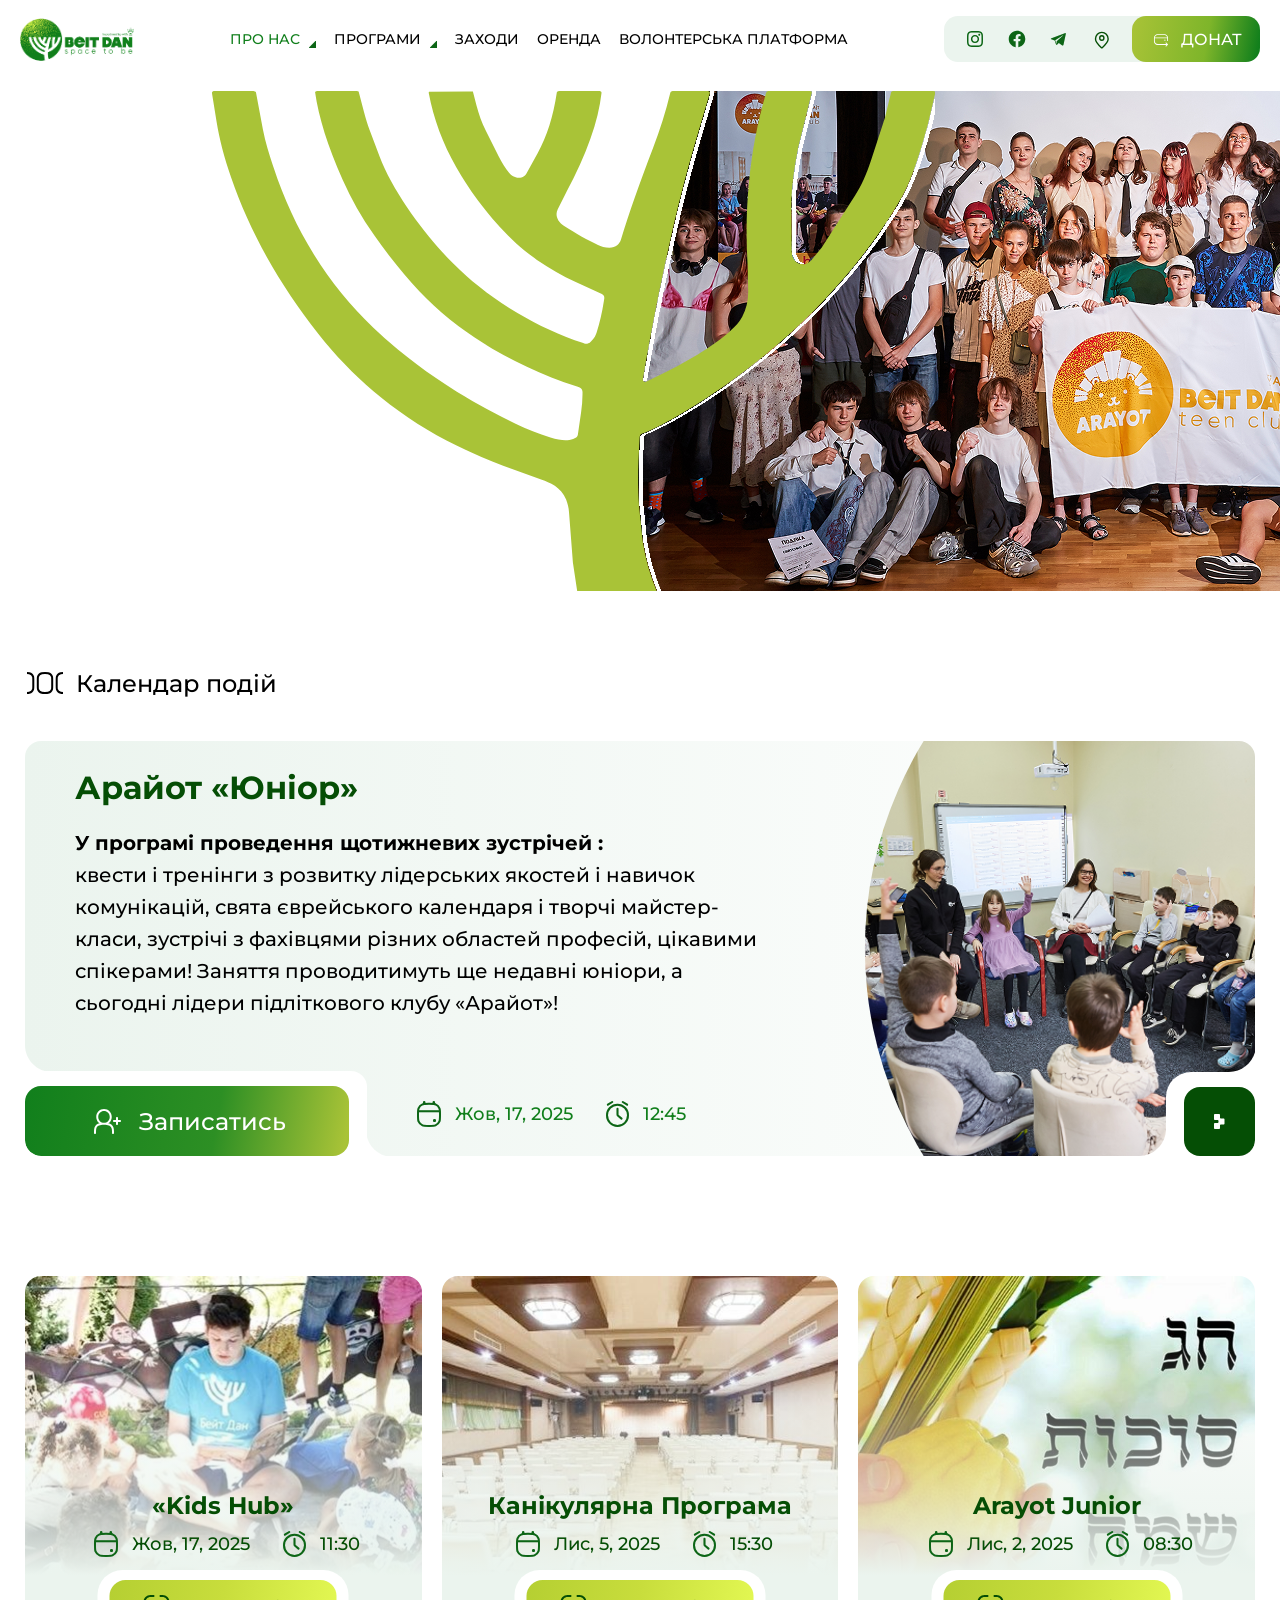
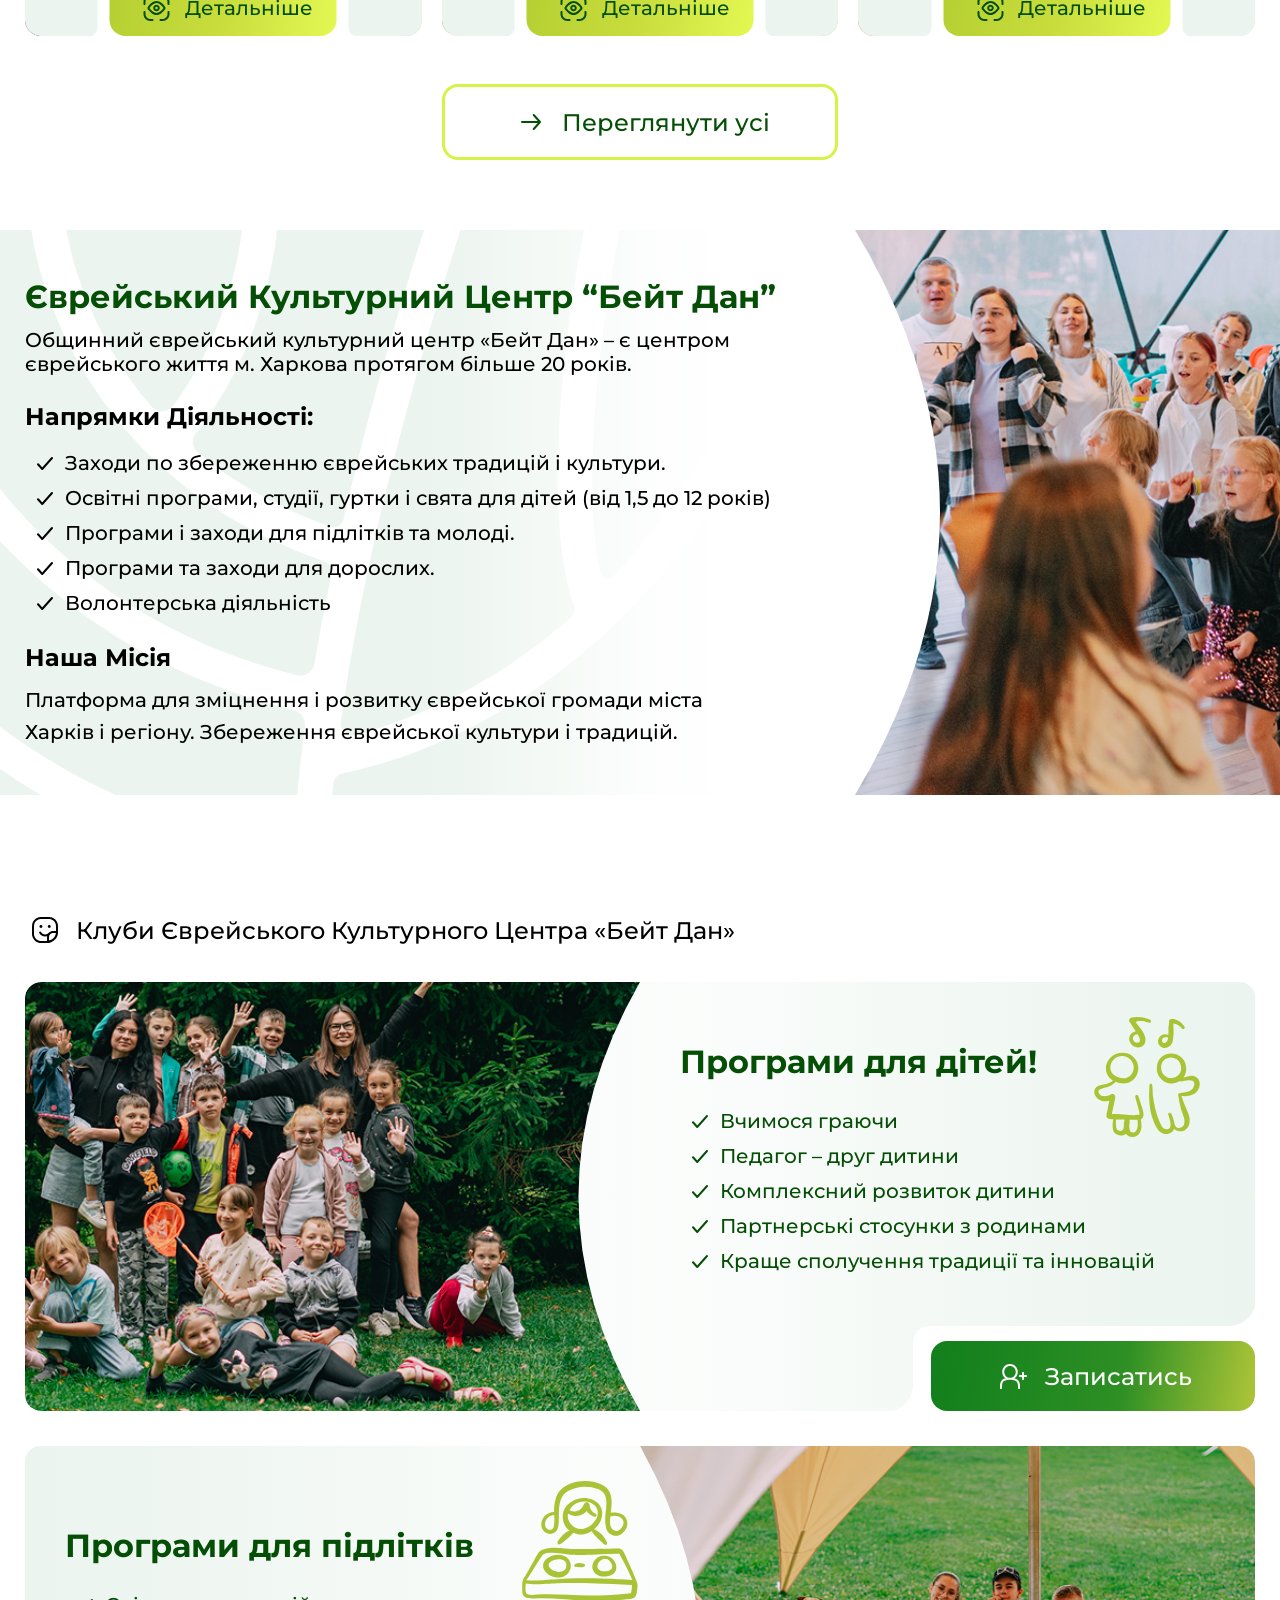
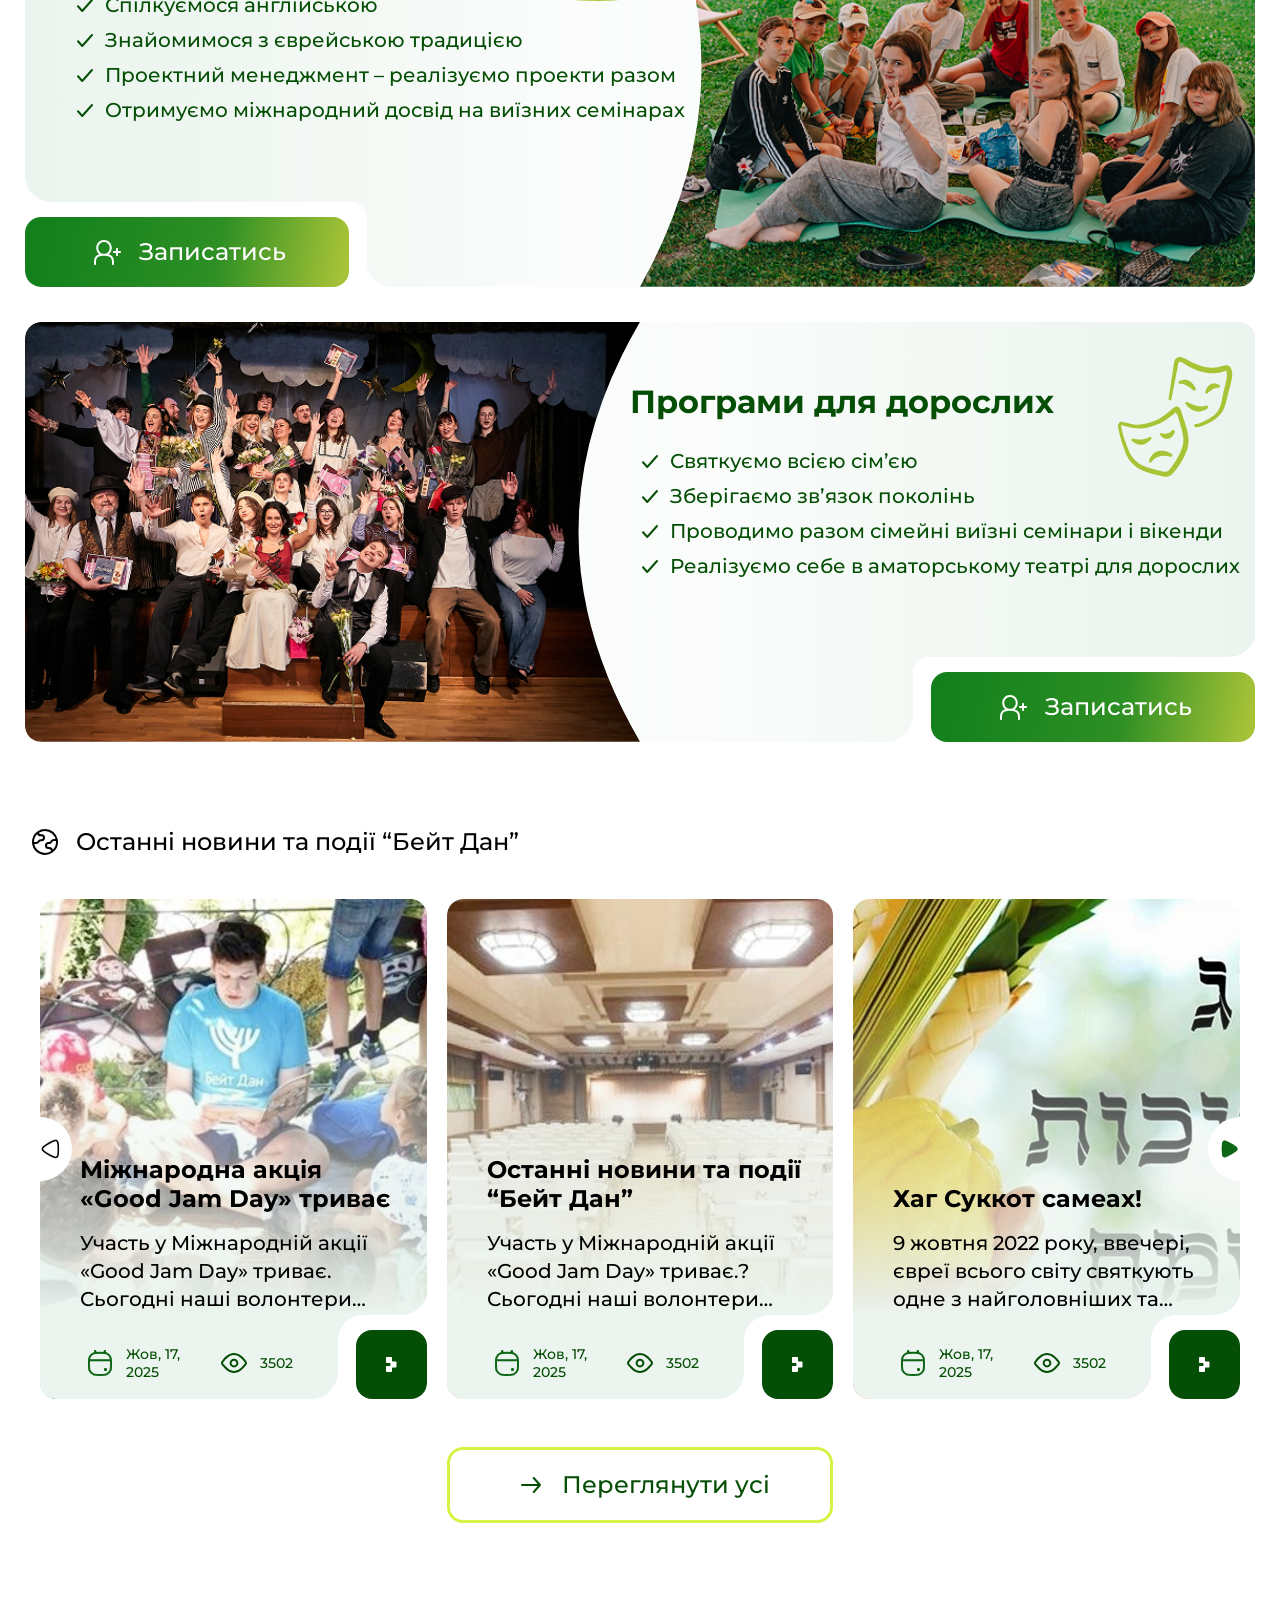
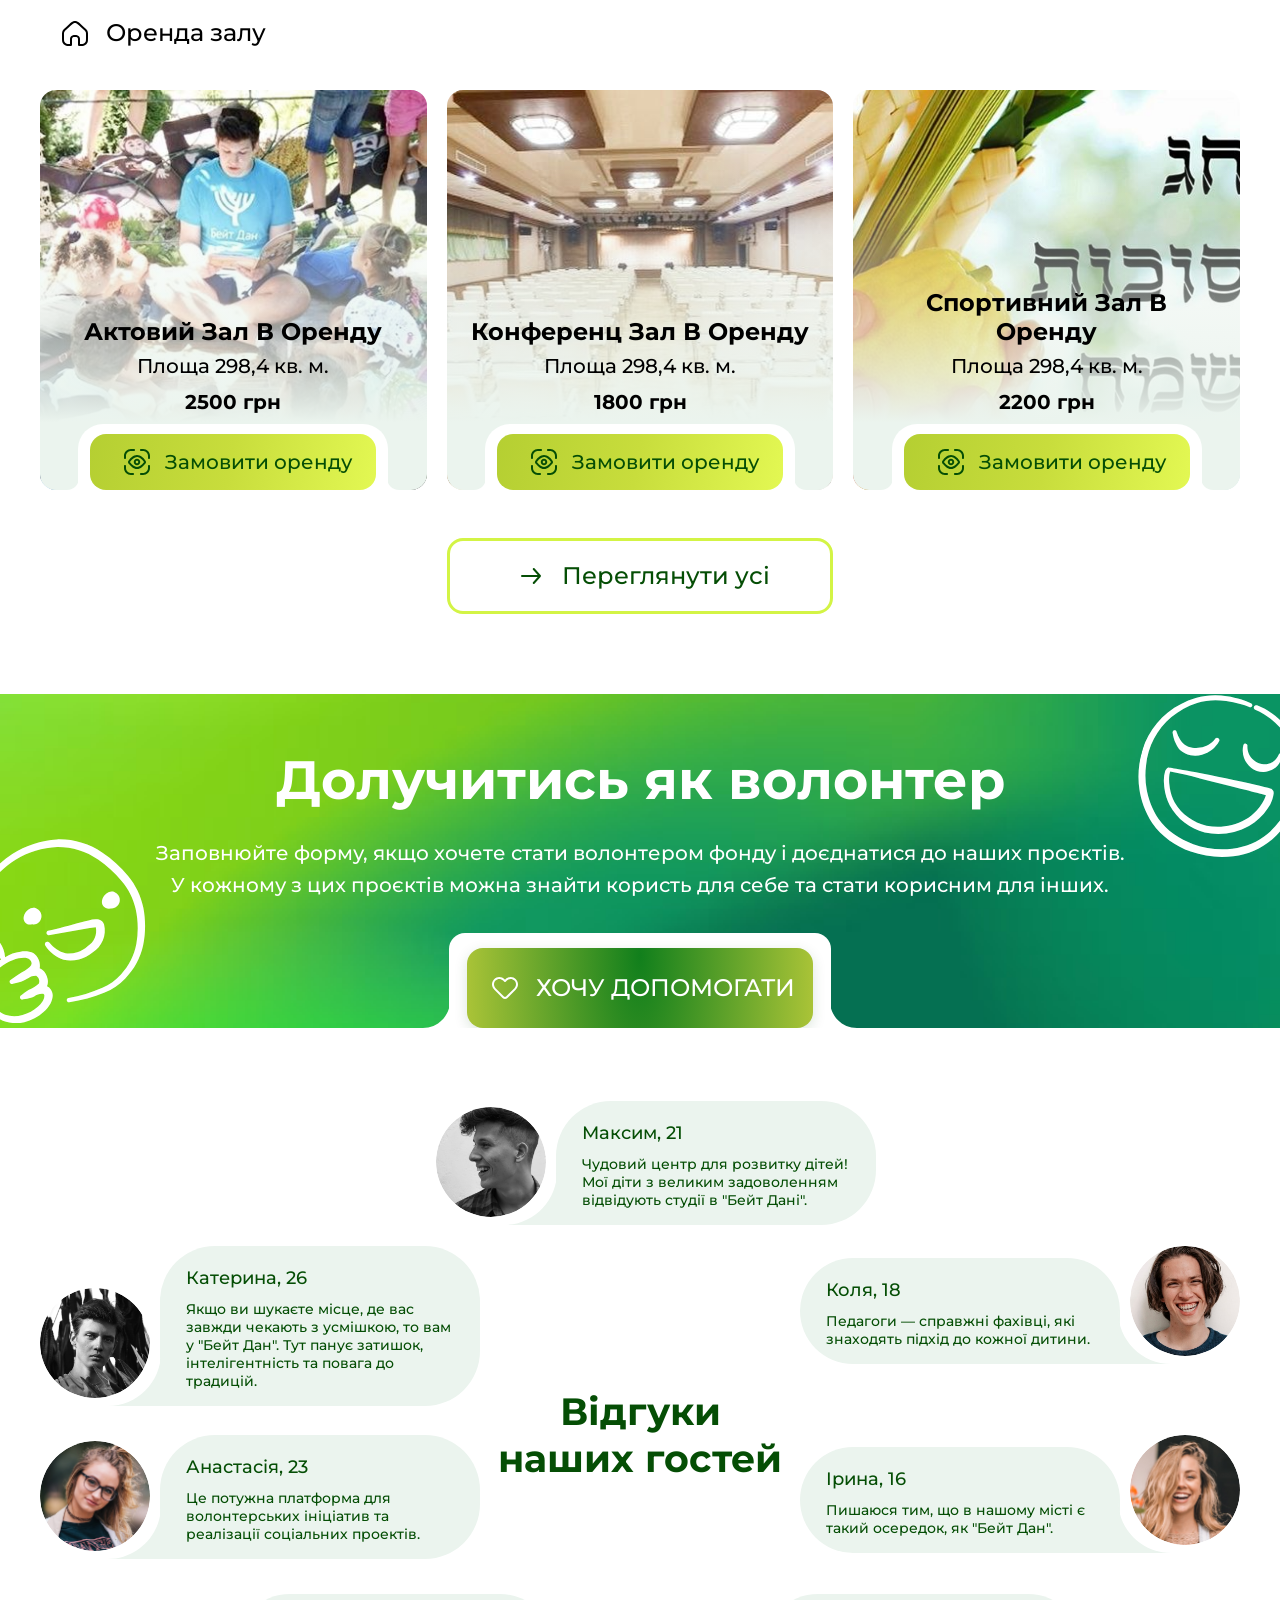
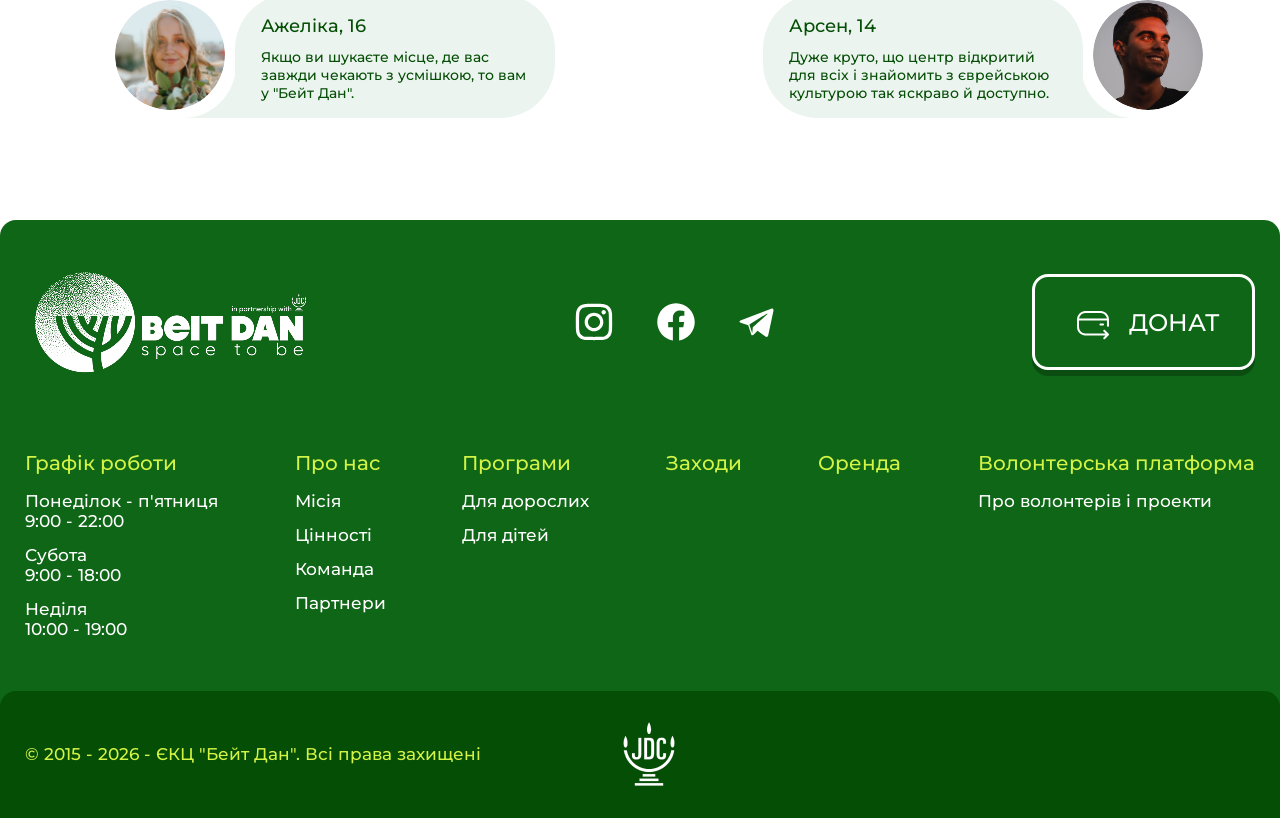
==== commit 177b257b: "q" ====
--- a/index.html
+++ b/index.html
@@ -91,21 +91,63 @@
       </div>
     </div>
   </header>
-  <section class="main">
+  <section class="main main--slider" aria-roledescription="carousel" data-autoplay="3000">
     <div class="container">
       <div class="main__inner">
-        <div class="main__content">
-          <h1 class="main__title">
-            Єврейський Культурний
-            Центр “Бейт Дан”
-          </h1>
-          <p class="main__text">
-            Общинний єврейський культурний центр
-            «Бейт Дан» – є центром єврейського життя
-            м. Харкова протягом більше 20 років.
-          </p>
-        </div>
-        <img class="main__img" src="./images/main-2.png" alt="">
+        <div class="main__content" aria-live="polite">
+          <div class="main__slides">
+            <article class="main__slide">
+              <h1 class="main__title">
+                Єврейський Культурний
+                Центр “Бейт Дан”
+              </h1>
+              <p class="main__text">
+                Общинний єврейський культурний центр
+                «Бейт Дан» – є центром єврейського життя
+                м. Харкова протягом більше 20 років.
+              </p>
+            </article>
+            <article class="main__slide main__slide--wide main__slide--directions">
+              <h1 class="main__title">
+                Напрямки Діяльності
+              </h1>
+              <ul class="main__list">
+                <li class="main__list-item">
+                  Заходи по збереженню єврейських традицій і культури.
+                </li>
+                <li class="main__list-item">
+                  Освітні програми, студії, гуртки і свята для дітей (від 1,5 до 12 років)
+                </li>
+                <li class="main__list-item">
+                  Програми і заходи для підлітків та молоді.
+                </li>
+                <li class="main__list-item">
+                  Програми та заходи для дорослих.
+                </li>
+                <li class="main__list-item">
+                  Волонтерська діяльність
+                </li>
+              </ul>
+            </article>
+            <article class="main__slide main__slide--wide main__slide--bottom">
+              <h1 class="main__title">
+                Наша Місія
+              </h1>
+              <p class="main__text">
+                Платформа для зміцнення і розвитку єврейської громади міста
+                Харків і регіону. Збереження єврейської культури і традицій.
+              </p>
+            </article>
+          </div>
+        </div>
+        <div class="main__media">
+          <img class="main__tree" src="./images/main-tree.svg" alt="" aria-hidden="true">
+          <div class="main__photos">
+            <img class="main__img" src="./images/main-slide-1.png" alt="">
+            <img class="main__img" src="./images/main-slide-1.png" alt="">
+            <img class="main__img" src="./images/main-slide-1.png" alt="">
+          </div>
+        </div>
       </div>
     </div>
   </section>
--- a/css/style.css
+++ b/css/style.css
@@ -736,6 +736,20 @@
 .main {
 	padding-top: 25px;
 	position: relative;
+	overflow-x: clip;
+	--main-slide-duration: 1.3s;
+	--main-title-duration: 0.55s;
+	--main-exit-duration: 0.58s;
+	--main-exit-title-duration: 0.26s;
+	--main-exit-opacity-fade: 0.1s;
+	--main-text-enter-delay: 0.12s;
+	--main-slide-ease: cubic-bezier(0.45, 0, 0.2, 1);
+	--main-exit-ease: cubic-bezier(0.94, 0, 1, 0);
+	--main-text-shift: clamp(300px, 42vw, 560px);
+	--main-content-max: 720px;
+	--main-content-wide: 820px;
+	--main-tree-grow-duration: 1.7s;
+	--main-tree-grow-ease: cubic-bezier(0.33, 1, 0.68, 1);
 }
 
 .container {
@@ -754,6 +768,116 @@
 .main__content {
 	position: relative;
 	z-index: 1;
+}
+
+.main.main--slider .main__content {
+	min-width: 0;
+}
+
+.main__slides {
+	display: grid;
+	grid-template-columns: 1fr;
+	align-items: start;
+}
+
+.main__slide--directions {
+	padding-bottom: 50px;
+}
+
+.main__slide--bottom {
+	align-self: end;
+	padding-bottom: 20px;
+}
+
+.main__slide {
+	grid-row: 1;
+	grid-column: 1;
+	visibility: hidden;
+	pointer-events: none;
+}
+
+.main__slide.is-active,
+.main__slide.is-enter,
+.main__slide.is-exit {
+	visibility: visible;
+}
+
+.main__slide .main__title,
+.main__slide .main__text,
+.main__slide .main__list {
+	opacity: 0;
+	transform: translateX(var(--main-text-shift));
+	transform-origin: left center;
+	transition:
+		transform var(--main-slide-duration) var(--main-slide-ease),
+		opacity var(--main-slide-duration) var(--main-slide-ease);
+}
+
+.main__slide.is-active .main__title,
+.main__slide.is-active .main__text,
+.main__slide.is-active .main__list {
+	opacity: 1;
+	transform: translateX(0);
+}
+
+.main__slide.is-exit .main__title {
+	opacity: 0;
+	transform: translateX(var(--main-text-shift)) scale(0.98);
+	transition:
+		transform var(--main-exit-title-duration) var(--main-exit-ease),
+		opacity var(--main-exit-opacity-fade) var(--main-exit-ease)
+			calc(var(--main-exit-title-duration) - var(--main-exit-opacity-fade));
+}
+
+.main__slide.is-exit .main__text,
+.main__slide.is-exit .main__list {
+	opacity: 0;
+	transform: translateX(var(--main-text-shift)) scale(0.98);
+	transition:
+		transform var(--main-exit-duration) var(--main-exit-ease),
+		opacity var(--main-exit-opacity-fade) var(--main-exit-ease)
+			calc(var(--main-exit-duration) - var(--main-exit-opacity-fade));
+}
+
+.main__slide.is-enter .main__title,
+.main__slide.is-enter .main__text,
+.main__slide.is-enter .main__list {
+	opacity: 0;
+	transform: translateX(var(--main-text-shift)) scale(0.98);
+	transition: none;
+}
+
+.main__slide.is-enter.is-active .main__title {
+	opacity: 1;
+	transform: translateX(0);
+	transition:
+		transform var(--main-title-duration) var(--main-slide-ease),
+		opacity var(--main-title-duration) var(--main-slide-ease);
+}
+
+.main__slide.is-enter.is-active .main__text,
+.main__slide.is-enter.is-active .main__list {
+	opacity: 1;
+	transform: translateX(0);
+	transition:
+		transform var(--main-slide-duration) var(--main-slide-ease),
+		opacity var(--main-slide-duration) var(--main-slide-ease);
+	transition-delay: var(--main-text-enter-delay);
+}
+
+.main__slide.is-active {
+	pointer-events: auto;
+}
+
+@media (prefers-reduced-motion: reduce) {
+	.main__slide .main__title,
+	.main__slide .main__text,
+	.main__slide .main__list,
+	.main__img,
+	.main__tree {
+		transition: none !important;
+		animation: none !important;
+	}
 }
 
 .main__title {
@@ -779,49 +903,394 @@
 	max-width: 460px;
 }
 
-.main__img {
+.main__slide--wide .main__title {
+	max-width: var(--main-content-max);
+}
+
+.main__slide--wide .main__text {
+	max-width: var(--main-content-max);
+	line-height: 32px;
+}
+
+.main__slide--directions .main__title,
+.main__slide--directions .main__list {
+	max-width: var(--main-content-wide);
+}
+
+.main__list {
+	list-style: none;
+	margin: 0;
+	padding: 0;
+	max-width: var(--main-content-max);
+}
+
+.main__list-item {
+	color: var(--Black, #000);
+	font-family: Montserrat;
+	position: relative;
+	font-size: 20px;
+	font-style: normal;
+	font-weight: 500;
+	line-height: 32px;
+	padding-left: 40px;
+}
+
+.main__list-item + .main__list-item {
+	margin-top: 3px;
+}
+
+.main__list-item::before {
+	content: '';
+	position: absolute;
+	background-image: url('../images/directions-check.svg');
+	background-repeat: no-repeat;
+	background-size: contain;
+	left: 0;
+	top: -4px;
+	width: 40px;
+	height: 40px;
+}
+
+.main__media {
 	position: absolute;
 	right: 0;
 	top: 50%;
 	transform: translateY(-50%);
+	pointer-events: none;
+	max-height: 100%;
+}
+
+.main__photos {
+	display: grid;
+	grid-template-columns: 1fr;
+	position: relative;
+	z-index: 1;
+	overflow: hidden;
+}
+
+.main__img {
+	grid-row: 1;
+	grid-column: 1;
+	position: relative;
+	display: block;
 	height: auto;
-	max-height: 100%;
+	max-height: 500px;
+	width: auto;
+	justify-self: end;
+	align-self: end;
+	opacity: 0;
+	visibility: hidden;
+	transform: translateX(0);
+	z-index: 1;
+	transition: none;
 	pointer-events: none;
 }
 
+.main__img.is-active {
+	opacity: 1;
+	visibility: visible;
+	transform: translateX(0);
+	z-index: 1;
+}
+
+.main__img.is-exit {
+	opacity: 1;
+	visibility: visible;
+	transform: translateX(0);
+	z-index: 1;
+}
+
+.main__img.is-enter {
+	opacity: 1;
+	visibility: visible;
+	transform: translateX(-100%);
+	z-index: 2;
+}
+
+.main__img.is-enter.is-active {
+	transform: translateX(0);
+	transition: transform var(--main-slide-duration) var(--main-slide-ease);
+}
+
+.main__tree {
+	position: absolute;
+	right: 68%;
+	bottom: 0;
+	height: auto;
+	max-height: 500px;
+	width: auto;
+	z-index: 2;
+	transform-origin: center bottom;
+	animation: main-tree-grow var(--main-tree-grow-duration)
+		var(--main-tree-grow-ease) both;
+}
+
+@keyframes main-tree-grow {
+	from {
+		clip-path: inset(100% 0 0 0);
+		opacity: 0.85;
+	}
+
+	to {
+		clip-path: inset(0 0 0 0);
+		opacity: 1;
+	}
+}
+
+@media (max-width: 2000px) {
+	.main.main--slider {
+		--main-content-max: 660px;
+		--main-content-wide: 740px;
+	}
+
+	.main.main--slider .main__content {
+		max-width: 58%;
+	}
+
+	.main.main--slider .main__title {
+		max-width: min(520px, 100%);
+	}
+
+	.main.main--slider .main__text {
+		max-width: min(420px, 100%);
+	}
+}
+
+@media (max-width: 1850px) {
+	.main.main--slider {
+		--main-content-max: 620px;
+		--main-content-wide: 700px;
+	}
+
+	.main.main--slider .main__content {
+		max-width: 56%;
+	}
+
+	.main.main--slider .main__title {
+		max-width: min(500px, 100%);
+	}
+
+	.main.main--slider .main__text {
+		max-width: min(400px, 100%);
+	}
+}
+
+@media (max-width: 1750px) {
+	.main.main--slider {
+		--main-content-max: 580px;
+		--main-content-wide: 660px;
+	}
+
+	.main.main--slider .main__content {
+		max-width: 54%;
+	}
+
+	.main.main--slider .main__title {
+		max-width: min(480px, 100%);
+	}
+
+	.main.main--slider .main__text {
+		max-width: min(380px, 100%);
+	}
+}
+
 @media (max-width: 1650px) {
-	.main__img {
+	.main__media {
 		right: -138px;
 	}
+
+	.main.main--slider {
+		--main-content-max: 540px;
+		--main-content-wide: 620px;
+	}
+
+	.main.main--slider .main__content {
+		max-width: 52%;
+	}
+
+	.main.main--slider .main__title {
+		max-width: min(460px, 100%);
+	}
+
+	.main.main--slider .main__text {
+		max-width: min(360px, 100%);
+	}
 }
 
 @media (max-width: 1520px) {
-	.main__img {
+	.main__media {
 		right: -186px;
 	}
+
+	.main.main--slider {
+		--main-content-max: 500px;
+		--main-content-wide: 580px;
+	}
+
+	.main.main--slider .main__content {
+		max-width: 50%;
+	}
+
+	.main.main--slider .main__title {
+		max-width: min(440px, 100%);
+	}
+
+	.main.main--slider .main__text {
+		max-width: min(340px, 100%);
+	}
 }
 
 @media (max-width: 1400px) {
-	.main__img {
+	.main__media {
 		right: -238px;
 	}
+
+	.main.main--slider {
+		--main-content-max: 460px;
+		--main-content-wide: 540px;
+	}
+
+	.main.main--slider .main__content {
+		max-width: 48%;
+	}
+
+	.main.main--slider .main__title {
+		max-width: min(420px, 100%);
+	}
+
+	.main.main--slider .main__text {
+		max-width: min(320px, 100%);
+	}
 }
 
 @media (max-width: 1280px) {
-	.main__img {
+	.main__media {
 		right: -300px;
 	}
+
+	.main.main--slider {
+		--main-content-max: 420px;
+		--main-content-wide: 500px;
+	}
+
+	.main.main--slider .main__content {
+		max-width: 46%;
+	}
+
+	.main.main--slider .main__title {
+		max-width: min(400px, 100%);
+	}
+
+	.main.main--slider .main__text {
+		max-width: min(300px, 100%);
+	}
 }
 
 @media (max-width: 1100px) {
-	.main__img {
+	.main__media {
 		right: -370px;
+	}
+
+	.main.main--slider {
+		--main-content-max: 380px;
+		--main-content-wide: 460px;
+	}
+
+	.main.main--slider .main__content {
+		max-width: 44%;
+	}
+
+	.main.main--slider .main__title {
+		max-width: min(380px, 100%);
+	}
+
+	.main.main--slider .main__text {
+		max-width: min(280px, 100%);
+	}
+}
+
+@media (max-width: 1240px) {
+	.main.main--slider {
+		--main-text-shift: 0;
+		--main-text-enter-delay: 0s;
+		--main-tree-grow-duration: 0s;
+		--main-content-max: 360px;
+		--main-content-wide: 440px;
+	}
+
+	.main.main--slider .main__content {
+		max-width: 42%;
+		z-index: 2;
+	}
+
+	.main.main--slider .main__title {
+		max-width: min(360px, 100%);
+	}
+
+	.main.main--slider .main__text {
+		max-width: min(260px, 100%);
+	}
+
+	.main.main--slider .main__inner {
+		min-height: 500px;
+		align-items: flex-end;
+		padding-bottom: 24px;
+	}
+
+	.main.main--slider .main__slide--directions,
+	.main.main--slider .main__slide--bottom {
+		padding-bottom: 0;
+	}
+
+	.main.main--slider .main__tree {
+		z-index: 1;
+		animation: none;
+		clip-path: none;
+		opacity: 1;
+	}
+
+	.main.main--slider .main__photos {
+		z-index: 0;
+	}
+
+	.main.main--slider .main__img,
+	.main.main--slider .main__img.is-active,
+	.main.main--slider .main__img.is-exit {
+		z-index: 0;
+	}
+
+	.main.main--slider .main__img.is-enter,
+	.main.main--slider .main__img.is-enter.is-active {
+		z-index: 1;
+	}
+
+	.main.main--slider .main__img.is-enter {
+		transform: none;
+		opacity: 0;
+		transition: none;
+	}
+
+	.main.main--slider .main__img.is-enter.is-active {
+		transform: none;
+		opacity: 1;
+		transition: opacity var(--main-slide-duration) var(--main-slide-ease);
+	}
+
+	.main.main--slider .main__img.is-exit {
+		transform: none;
+		opacity: 0;
+		transition: opacity var(--main-exit-duration) var(--main-exit-ease);
+	}
+
+	.main.main--slider .main__slide--bottom {
+		align-self: start;
 	}
 }
 
 @media (max-width: 1024px) {
 	.main {
 		--main-offset-top: 16px;
+		--main-text-shift: 64px;
 		overflow-x: clip;
 		isolation: isolate;
 		padding-top: var(--main-offset-top);
@@ -862,7 +1331,17 @@
 
 	.main__content {
 		z-index: 2;
-		max-width: 640px;
+		max-width: 100%;
+	}
+
+	.main.main--slider .main__content {
+		max-width: 100%;
+	}
+
+	.main.main--slider .main__title,
+	.main.main--slider .main__text,
+	.main.main--slider .main__list {
+		max-width: 100%;
 	}
 
 	.main__title {
@@ -872,13 +1351,18 @@
 		max-width: 100%;
 	}
 
-	.main__text {
+	.main__text,
+	.main__list-item {
 		font-size: clamp(15px, 2.5vw, 18px);
 		line-height: 1.45;
 		max-width: 100%;
 	}
 
-	.main__img {
+	.main__list {
+		max-width: 100%;
+	}
+
+	.main__media {
 		display: block;
 		position: relative;
 		right: auto;
@@ -887,6 +1371,23 @@
 		order: -1;
 		align-self: start;
 		justify-self: stretch;
+		width: 100%;
+		max-width: 100%;
+		max-height: none;
+		margin: 0;
+	}
+
+	.main__tree {
+		display: none;
+	}
+
+	.main__photos {
+		width: 100%;
+	}
+
+	.main__img {
+		justify-self: stretch;
+		display: block;
 		width: 100%;
 		max-width: 100%;
 		max-height: none;
@@ -3111,6 +3612,47 @@
 	box-shadow: 0 1px 4px rgba(17, 127, 28, 0.12);
 }
 
+.clubs__button {
+	position: relative;
+	overflow: visible;
+	border: none;
+	cursor: pointer;
+	border-radius: 16px;
+	background: linear-gradient(
+		100deg,
+		#117f1c 0%,
+		#2d8f24 30%,
+		#a9c337 50%,
+		#2d8f24 70%,
+		#117f1c 100%
+	);
+	background-size: 200% 100%;
+	background-position: 0% 50%;
+	color: var(--White, #fff);
+	font-family: Montserrat, sans-serif;
+	font-size: 24px;
+	font-weight: 500;
+	line-height: normal;
+	display: inline-flex;
+	align-items: center;
+	gap: 11px;
+	padding: 15px 63px;
+	white-space: nowrap;
+	transition:
+		background-position 0.55s ease,
+		box-shadow 0.25s ease;
+}
+
+.clubs__button:hover {
+	background-position: 100% 50%;
+	box-shadow: 0 2px 8px rgba(17, 127, 28, 0.15);
+}
+
+.clubs__button:active {
+	background-position: 50% 50%;
+	box-shadow: 0 1px 4px rgba(17, 127, 28, 0.12);
+}
+
 .news {
 	padding: 0 0 90px;
 }
@@ -3352,6 +3894,34 @@
 }
 
 .programs__button::before {
+	content: '';
+	position: absolute;
+	left: -0.5px;
+	top: -41.5px;
+	transform: rotate(90deg);
+	width: 27px;
+	z-index: 0;
+	height: 27px;
+	background-image: url('../images/radius.svg');
+	background-repeat: no-repeat;
+	background-position: center;
+}
+
+.clubs__button::after {
+	content: '';
+	position: absolute;
+	z-index: 0;
+	width: 27px;
+	height: 27px;
+	background-image: url('../images/radius.svg');
+	background-repeat: no-repeat;
+	background-size: contain;
+	transform: rotate(90deg);
+	bottom: -0.5px;
+	right: -44px;
+}
+
+.clubs__button::before {
 	content: '';
 	position: absolute;
 	left: -0.5px;
@@ -3397,7 +3967,9 @@
 
 @media (max-width: 1240px) {
 	.junior__button::before,
-	.junior__button::after {
+	.junior__button::after,
+	.clubs__button::before,
+	.clubs__button::after {
 		display: none;
 	}
 
@@ -3663,7 +4235,8 @@
 }
 
 .junior__button > *,
-.programs__button > * {
+.programs__button > *,
+.clubs__button > * {
 	position: relative;
 	z-index: 1;
 }
@@ -6548,17 +7121,212 @@
 	}
 }
 
+.contact__top {
+	padding-top: 3px;
+	margin-bottom: 48px;
+}
+
+.contact__heading {
+	color: var(--Dark-green, #054e05);
+	font-family: Montserrat;
+	font-size: 52px;
+	font-style: normal;
+	font-weight: 700;
+	line-height: normal;
+	text-transform: uppercase;
+	margin-bottom: 14px;
+}
+
+.contact__subtitle {
+	color: var(--Black, #000);
+	font-family: Montserrat;
+	font-size: 20px;
+	font-style: normal;
+	font-weight: 500;
+	line-height: 32px; /* 160% */
+}
+
+.contact__info {
+	flex-shrink: 0;
+	width: 100%;
+	max-width: 520px;
+	padding: 48px 40px;
+	color: #fff;
+	border-radius: 0px 16px 16px 0px;
+	background: linear-gradient(110deg, #a9c337 6%, #117f1c 64%);
+	position: relative;
+	overflow: hidden;
+	display: flex;
+	flex-direction: column;
+	justify-content: center;
+	gap: 22px;
+	align-self: stretch;
+	clip-path: ellipse(92% 75% at 0% 50%);
+}
+
+@media (max-width: 770px) {
+	.contact__info {
+		display: grid;
+		grid-template-columns: repeat(2, minmax(0, 1fr));
+		column-gap: clamp(12px, 3vw, 20px);
+		row-gap: clamp(16px, 3vw, 22px);
+		align-content: center;
+	}
+
+	.contact__info-value,
+	.contact__info-link {
+		font-size: clamp(15px, 3.8vw, 22px);
+	}
+}
+
+@media (max-width: 575px) {
+	.contact__info {
+		display: flex;
+		flex-direction: column;
+		gap: clamp(16px, 4vw, 22px);
+	}
+
+	.contact__info-value,
+	.contact__info-link {
+		font-size: clamp(16px, 4.2vw, 20px);
+	}
+}
+
+.contact__info-block {
+	display: flex;
+	flex-direction: column;
+}
+
+.contact__info-label {
+	color: var(--White, #fff);
+	font-family: Montserrat;
+	font-size: 16px;
+	font-style: normal;
+	font-weight: 500;
+	line-height: 32px; /* 200% */
+	margin-bottom: 4px;
+}
+
+.contact__info-value,
+.contact__info-link {
+	color: var(--White, #fff);
+	font-family: Montserrat;
+	font-size: 24px;
+	font-style: normal;
+	font-weight: 700;
+	line-height: normal;
+}
+
+.contact__info-link {
+	display: inline-block;
+	text-decoration: none;
+	transition: opacity 0.2s ease;
+}
+
+.contact__info-link:hover {
+	opacity: 0.95;
+}
+
+.contact__info-socials {
+	display: flex;
+	align-items: center;
+	gap: 10px;
+}
+
+.contact__info-social {
+	width: 40px;
+	height: 40px;
+	display: inline-flex;
+	align-items: center;
+	justify-content: center;
+	color: #fff;
+	text-decoration: none;
+	border-radius: 12px;
+	transition:
+		transform 0.2s ease,
+		background-color 0.2s ease;
+}
+
+.contact__info-social:hover {
+	transform: translateY(-2px);
+	background-color: rgba(255, 255, 255, 0.12);
+}
+
+.contact__info-social:active {
+	transform: translateY(-1px);
+	background-color: rgba(255, 255, 255, 0.18);
+}
+
+.contact__info-social:focus-visible {
+	outline: 2px solid rgba(255, 255, 255, 0.9);
+	outline-offset: 2px;
+}
+
+.contact__info-social svg,
+.contact__info-social img {
+	display: block;
+	width: 40px;
+	height: 40px;
+}
+
+.contact-map {
+	width: 100%;
+	max-width: 100%;
+	padding-bottom: 0;
+	overflow-x: clip;
+}
+
+.contact-map__frame {
+	position: relative;
+	width: 100%;
+	border-radius: 0;
+	overflow: hidden;
+	background: #ebf4ee;
+	min-height: 450px;
+	isolation: isolate;
+}
+
+.contact-map__iframe {
+	position: absolute;
+	inset: 0;
+	width: 100%;
+	height: 100%;
+	border: 0;
+}
+
+.contact-map__marker {
+	position: absolute;
+	left: 50%;
+	top: 50%;
+	transform: translate(-50%, -78%);
+	width: 98px;
+	height: auto;
+	max-width: 98px;
+	aspect-ratio: 1;
+	object-fit: contain;
+	pointer-events: none;
+}
+
+.about-contact,
 .contact {
 	position: relative;
+}
+
+.about-contact {
 	padding-bottom: 115px;
 }
 
+.contact {
+	padding-bottom: 95px;
+}
+
+.about-contact > .container,
 .contact > .container {
 	position: relative;
 	z-index: 0;
 }
 
-.contact > .container::before {
+.about-contact > .container::before {
 	content: '';
 	position: absolute;
 	top: -10%;
@@ -6571,16 +7339,30 @@
 	background-size: cover;
 }
 
+.about-contact__inner,
 .contact__inner {
 	display: flex;
 	position: relative;
 	align-items: stretch;
-	gap: 50px;
 	border-radius: 16px;
 	background: linear-gradient(270deg, #ebf4ee 0%, #fff 100%);
 	overflow: hidden;
 	z-index: 0;
 }
+
+.about-contact__inner {
+	gap: 50px;
+}
+
+.contact__inner {
+	gap: 0;
+}
+
+.contact > .container::before {
+	display: none;
+}
+
+.about-contact__img,
 .contact__img {
 	flex-shrink: 0;
 	width: 100%;
@@ -6589,6 +7371,7 @@
 	object-fit: cover;
 }
 
+.about-contact__content,
 .contact__content {
 	flex: 1;
 	position: relative;
@@ -6597,6 +7380,7 @@
 	padding: 58px 24px 110px;
 }
 
+.about-contact__title,
 .contact__title {
 	color: var(--Dark-green, #054e05);
 	font-family: Montserrat;
@@ -6607,24 +7391,28 @@
 	margin-bottom: 34px;
 }
 
+.about-contact__form,
 .contact__form {
 	display: flex;
 	flex-direction: column;
 	gap: 20px;
 }
 
+.about-contact__form-row,
 .contact__form-row {
 	display: grid;
 	grid-template-columns: 1fr 1fr;
 	gap: 30px;
 }
 
+.about-contact__field,
 .contact__field {
 	display: flex;
 	flex-direction: column;
 	gap: 10px;
 }
 
+.about-contact__label,
 .contact__label {
 	color: var(--Black, #000);
 	font-family: Montserrat;
@@ -6634,7 +7422,8 @@
 	line-height: 32px; /* 200% */
 }
 
-.contact__input,
+.about-contact__input,
+.about-contact__textarea,
 .contact__textarea {
 	width: 100%;
 	border-radius: 18px;
@@ -6650,23 +7439,27 @@
 	transition: border-color 0.2s ease;
 }
 
-.contact__input::placeholder,
+.about-contact__input::placeholder,
+.about-contact__textarea::placeholder,
 .contact__textarea::placeholder {
 	color: #949494;
 }
 
-.contact__input:focus,
+.about-contact__input:focus,
+.about-contact__textarea:focus,
 .contact__textarea:focus {
 	outline: none;
 	border-color: var(--Green, #117f1c);
 }
 
+.about-contact__textarea,
 .contact__textarea {
 	padding: 10px 16px;
 	min-height: 120px;
 	resize: none;
 }
 
+.about-contact__agree,
 .contact__agree {
 	display: flex;
 	align-items: center;
@@ -6675,6 +7468,7 @@
 	margin-bottom: 3px;
 }
 
+.about-contact__agree-input,
 .contact__agree-input {
 	flex-shrink: 0;
 	width: 32px;
@@ -6691,6 +7485,7 @@
 		border-color 0.2s ease;
 }
 
+.about-contact__agree-input:checked,
 .contact__agree-input:checked {
 	background-color: var(--Green, #117f1c);
 	border-color: var(--Green, #117f1c);
@@ -6699,11 +7494,13 @@
 	background-position: center;
 }
 
+.about-contact__agree-input:focus-visible,
 .contact__agree-input:focus-visible {
 	outline: 2px solid var(--Green, #117f1c);
 	outline-offset: 2px;
 }
 
+.about-contact__agree-text,
 .contact__agree-text {
 	color: var(--Green, #117f1c);
 	font-family: Montserrat;
@@ -6713,6 +7510,7 @@
 	line-height: 1.4;
 }
 
+.about-contact__bottom,
 .contact__bottom {
 	position: absolute;
 	bottom: 0;
@@ -6723,6 +7521,7 @@
 	z-index: 1;
 }
 
+.about-contact__bottom-submit,
 .contact__bottom-submit {
 	width: 96%;
 	background: #fff;
@@ -6730,11 +7529,13 @@
 	border-radius: 16px 0 16px 0;
 }
 
+.about-contact__submit,
 .contact__submit {
 	width: 100%;
 	justify-content: center;
 }
 
+.about-contact__submit::before,
 .contact__submit::before {
 	left: auto;
 	right: -1px;
@@ -6742,6 +7543,7 @@
 	transform: none;
 }
 
+.about-contact__submit::after,
 .contact__submit::after {
 	right: auto;
 	left: -45px;
@@ -6749,19 +7551,54 @@
 	transform: none;
 }
 
+.about-contact__submit svg,
 .contact__submit svg {
 	flex-shrink: 0;
 }
 
 @media (max-width: 1240px) {
+	.contact__top {
+		margin-bottom: clamp(32px, 4vw, 64px);
+	}
+
+	.contact__heading {
+		font-size: clamp(36px, 4.2vw, 52px);
+		max-width: min(705px, 100%);
+		margin-bottom: clamp(20px, 2.3vw, 28px);
+	}
+
+	.contact__subtitle {
+		font-size: clamp(16px, 1.6vw, 20px);
+		line-height: 1.6;
+	}
+
+	.contact__info {
+		flex: 0 1 clamp(380px, 48%, 520px);
+		width: auto;
+		max-width: none;
+		align-self: stretch;
+		padding: clamp(32px, 3.6vw, 48px) clamp(28px, 3.2vw, 40px);
+		border-radius: 0 16px 16px 0;
+		clip-path: ellipse(90% 78% at 0% 50%);
+		overflow: hidden;
+		z-index: 2;
+		margin-right: clamp(-28px, -2.4vw, -12px);
+	}
+
+	.about-contact {
+		padding-bottom: clamp(72px, 8.5vw, 115px);
+	}
+
 	.contact {
-		padding-bottom: clamp(72px, 8.5vw, 115px);
-	}
-
+		padding-bottom: clamp(60px, 7vw, 95px);
+	}
+
+	.about-contact > .container,
 	.contact > .container {
 		overflow: visible;
 	}
 
+	.about-contact > .container::before,
 	.contact > .container::before {
 		top: clamp(-6%, -0.8vw, -10%);
 		left: auto;
@@ -6771,114 +7608,214 @@
 		background-size: contain;
 	}
 
+	.about-contact__inner,
 	.contact__inner {
 		gap: 0;
-	}
-
+		flex-wrap: nowrap;
+		align-items: stretch;
+		overflow: visible;
+	}
+
+	.about-contact__img,
 	.contact__img {
 		display: none;
 	}
 
+	.contact__info {
+		order: -1;
+	}
+
+	.contact__info-label {
+		font-size: clamp(14px, 1.3vw, 16px);
+		line-height: 1.6;
+	}
+
+	.contact__info-value,
+	.contact__info-link {
+		font-size: clamp(18px, 2vw, 24px);
+		overflow-wrap: anywhere;
+		word-break: break-word;
+	}
+
+	.about-contact__content,
 	.contact__content {
-		flex: 1 1 auto;
+		flex: 1 1 0;
 		min-width: 0;
+		position: relative;
+		z-index: 1;
 		padding: clamp(40px, 4.7vw, 58px) clamp(16px, 2vw, 24px)
 			clamp(88px, 8.5vw, 110px);
-	}
-
+		padding-left: clamp(28px, 3.2vw, 40px);
+	}
+
+	.about-contact__title,
 	.contact__title {
 		font-size: clamp(36px, 4.2vw, 52px);
 		margin-bottom: clamp(24px, 2.7vw, 34px);
 		line-height: 1.15;
 	}
 
+	.about-contact__form,
 	.contact__form {
 		gap: clamp(16px, 1.6vw, 20px);
 	}
 
+	.about-contact__form-row,
 	.contact__form-row {
 		gap: clamp(16px, 2.4vw, 30px);
 	}
 
-	.contact__label,
-	.contact__input,
+	.about-contact__label,
+	.about-contact__input,
+	.about-contact__textarea,
 	.contact__textarea {
 		font-size: clamp(15px, 1.3vw, 16px);
 		line-height: 1.5;
 	}
 
+	.about-contact__agree-text,
 	.contact__agree-text {
 		font-size: clamp(13px, 1.15vw, 14px);
 		line-height: 1.4;
 	}
 
-	.contact__input,
+	.about-contact__input,
+	.about-contact__textarea,
 	.contact__textarea {
 		padding: clamp(12px, 1.3vw, 16px);
 		border-radius: clamp(14px, 1.45vw, 18px);
 	}
 
+	.about-contact__textarea,
 	.contact__textarea {
 		min-height: clamp(100px, 10vw, 120px);
 	}
 
+	.about-contact__agree,
 	.contact__agree {
 		gap: clamp(12px, 1.5vw, 19px);
 	}
 
+	.about-contact__agree-input,
 	.contact__agree-input {
 		width: clamp(28px, 2.6vw, 32px);
 		height: clamp(28px, 2.6vw, 32px);
 	}
 
+	.about-contact__bottom-submit,
 	.contact__bottom-submit {
 		width: 96%;
 		padding: clamp(10px, 1.2vw, 15px) 0 0 clamp(12px, 1.45vw, 18px);
 		border-radius: clamp(14px, 1.3vw, 16px) 0 clamp(14px, 1.3vw, 16px) 0;
 	}
 
+	.about-contact__submit,
 	.contact__submit {
 		font-size: clamp(18px, 1.94vw, 24px);
 		padding: clamp(12px, 1.2vw, 15px) clamp(24px, 4.5vw, 63px);
 		gap: clamp(8px, 0.9vw, 11px);
 	}
 
+	.about-contact__submit::before,
 	.contact__submit::before,
+	.about-contact__submit::after,
 	.contact__submit::after {
 		display: none;
 	}
 
+	.about-contact__submit svg,
 	.contact__submit svg {
 		width: clamp(20px, 1.9vw, 24px);
 		height: auto;
 	}
+
+	.contact-map {
+		margin-top: clamp(-20px, -1.6vw, 0);
+	}
+
+	.contact-map__frame {
+		min-height: clamp(360px, 36vw, 450px);
+	}
+
+	.contact-map__marker {
+		width: clamp(72px, 7.9vw, 98px);
+		max-width: clamp(72px, 7.9vw, 98px);
+	}
 }
 
 @media (max-width: 1024px) {
+	.contact__heading {
+		font-size: clamp(28px, 5.5vw, 36px);
+	}
+
+	.contact__subtitle {
+		font-size: clamp(15px, 2.2vw, 18px);
+	}
+
+	.about-contact > .container::before,
 	.contact > .container::before {
 		right: clamp(6%, 10vw, 18%);
 		top: clamp(2%, 3vw, 6%);
 	}
 
+	.about-contact__inner,
 	.contact__inner {
 		overflow: visible;
 	}
 
+	.contact__info {
+		flex: 0 1 clamp(340px, 44%, 480px);
+		clip-path: ellipse(88% 76% at 0% 50%);
+		margin-right: clamp(-20px, -2vw, -8px);
+		padding: clamp(28px, 3.2vw, 40px) clamp(24px, 2.8vw, 36px);
+	}
+
+	.about-contact__content,
 	.contact__content {
 		padding: clamp(32px, 4.5vw, 48px) clamp(16px, 2.5vw, 24px)
 			clamp(80px, 8vw, 100px);
-	}
-
+		padding-left: clamp(24px, 2.8vw, 36px);
+	}
+
+	.about-contact__title,
 	.contact__title {
 		font-size: clamp(32px, 4.8vw, 44px);
 	}
+
+	.contact-map__frame {
+		min-height: clamp(340px, 38vw, 420px);
+	}
+
+	.contact-map__marker {
+		width: clamp(68px, 8.5vw, 88px);
+		max-width: clamp(68px, 8.5vw, 88px);
+	}
 }
 
 @media (max-width: 768px) {
+	.contact__inner {
+		flex-direction: column;
+	}
+
+	.contact__info {
+		flex: 1 1 100%;
+		width: 100%;
+		max-width: none;
+		border-radius: 16px 16px 0 0;
+		clip-path: none;
+		margin-right: 0;
+		z-index: 1;
+	}
+
+	.about-contact {
+		padding-bottom: clamp(56px, 8vw, 72px);
+	}
+
 	.contact {
-		padding-bottom: clamp(56px, 8vw, 72px);
-	}
-
+		padding-bottom: clamp(44px, 6.5vw, 58px);
+	}
+
+	.about-contact > .container::before,
 	.contact > .container::before {
 		width: clamp(120px, 18vw, 160px);
 		height: clamp(78px, 12vw, 104px);
@@ -6886,25 +7823,31 @@
 		top: clamp(4%, 5vw, 8%);
 	}
 
+	.about-contact__content,
 	.contact__content {
 		padding: clamp(28px, 4vw, 40px) clamp(12px, 2vw, 20px)
 			clamp(24px, 4vw, 32px);
-	}
-
+		padding-left: clamp(12px, 2vw, 20px);
+	}
+
+	.about-contact__title,
 	.contact__title {
 		font-size: clamp(28px, 5.5vw, 36px);
 		margin-bottom: clamp(20px, 3vw, 28px);
 	}
 
+	.about-contact__form-row,
 	.contact__form-row {
 		grid-template-columns: 1fr;
 		gap: clamp(16px, 2.5vw, 20px);
 	}
 
+	.about-contact__bottom,
 	.contact__bottom {
 		position: static;
 	}
 
+	.about-contact__bottom-submit,
 	.contact__bottom-submit {
 		width: 100%;
 		background: none;
@@ -6912,38 +7855,70 @@
 		border-radius: 0;
 	}
 
+	.about-contact__submit,
 	.contact__submit {
 		width: 100%;
 	}
+
+	.contact-map {
+		margin-top: 0;
+	}
+
+	.contact-map__frame {
+		min-height: clamp(300px, 47vw, 380px);
+	}
+
+	.contact-map__marker {
+		width: clamp(64px, 12vw, 80px);
+		max-width: clamp(64px, 12vw, 80px);
+	}
 }
 
 @media (max-width: 480px) {
+	.about-contact {
+		padding-bottom: clamp(48px, 10vw, 56px);
+	}
+
 	.contact {
-		padding-bottom: clamp(48px, 10vw, 56px);
-	}
-
+		padding-bottom: clamp(36px, 8vw, 46px);
+	}
+
+	.about-contact > .container::before,
 	.contact > .container::before {
 		width: clamp(100px, 24vw, 130px);
 		height: clamp(65px, 16vw, 85px);
 	}
 
+	.about-contact__title,
 	.contact__title {
 		font-size: clamp(26px, 6.5vw, 32px);
 	}
 
-	.contact__label,
-	.contact__input,
+	.about-contact__label,
+	.about-contact__input,
+	.about-contact__textarea,
 	.contact__textarea {
 		font-size: 15px;
 	}
 
+	.about-contact__agree-text,
 	.contact__agree-text {
 		font-size: 13px;
 	}
 
+	.about-contact__submit,
 	.contact__submit {
 		font-size: 18px;
 		padding: 12px 20px;
+	}
+
+	.contact-map__frame {
+		min-height: clamp(260px, 55vw, 340px);
+	}
+
+	.contact-map__marker {
+		width: clamp(56px, 14vw, 72px);
+		max-width: clamp(56px, 14vw, 72px);
 	}
 }
 
@@ -8083,3 +9058,1267 @@
 		padding: 8px 16px;
 	}
 }
+
+embed-place-card-element {
+	display: none !important;
+}
+
+.help {
+	position: relative;
+	padding-bottom: 48px;
+}
+
+.help > .container {
+	position: relative;
+	z-index: 0;
+	overflow: visible;
+}
+
+.help__top {
+	padding-top: 3px;
+	margin-bottom: 48px;
+}
+
+.help__heading {
+	color: var(--Dark-green, #054e05);
+	font-family: Montserrat;
+	font-size: 52px;
+	font-style: normal;
+	font-weight: 700;
+	line-height: normal;
+	text-transform: uppercase;
+	margin-bottom: 14px;
+}
+
+.help__subtitle {
+	color: var(--Black, #000);
+	font-family: Montserrat;
+	font-size: 20px;
+	font-style: normal;
+	font-weight: 500;
+	line-height: 32px;
+}
+
+.help__inner {
+	display: flex;
+	position: relative;
+	align-items: stretch;
+	border-radius: 16px;
+	background: linear-gradient(270deg, #ebf4ee 0%, #fff 100%);
+	overflow: visible;
+	z-index: 0;
+	gap: 0;
+}
+
+.help__amounts {
+	flex-shrink: 0;
+	width: 100%;
+	max-width: 695px;
+	padding: 58px 0 58px 63px;
+	color: #fff;
+	border-radius: 16px 0 0 16px;
+	background: transparent;
+	position: relative;
+	overflow: visible;
+	display: flex;
+	flex-direction: column;
+	align-self: stretch;
+	z-index: 2;
+}
+
+.help__amounts::before {
+	content: '';
+	position: absolute;
+	inset: 0;
+	z-index: 0;
+	border-radius: inherit;
+	background: linear-gradient(110deg, #a9c337 6%, #117f1c 75%);
+	clip-path: ellipse(92% 100% at 0% 50%);
+	pointer-events: none;
+}
+
+.help__amounts::after {
+	content: '';
+	position: absolute;
+	right: 0px;
+	bottom: 0;
+	width: 628px;
+	height: 454px;
+	background: url('../images/help-tree.svg') no-repeat right bottom;
+	background-size: contain;
+	pointer-events: none;
+	z-index: 1;
+}
+
+.help__amounts-label {
+	position: relative;
+	z-index: 2;
+	color: var(--White, #fff);
+	font-family: Montserrat;
+	font-size: 16px;
+	font-style: normal;
+	font-weight: 500;
+	line-height: 32px; /* 200% */
+	margin-bottom: 10px;
+}
+
+.help__amounts-grid {
+	position: relative;
+	z-index: 2;
+	display: grid;
+	grid-template-columns: repeat(2, auto);
+	width: fit-content;
+	max-width: 100%;
+	gap: 12px;
+	margin: 0;
+	padding: 0;
+	border: 0;
+	min-width: 0;
+}
+
+.help__amount {
+	display: flex;
+	align-items: center;
+	justify-content: center;
+	min-height: 56px;
+	padding: 10px 63px;
+	border-radius: 16px;
+	background: #fff;
+	color: var(--Dark-green, #054e05);
+	font-family: Montserrat;
+	font-size: 20px;
+	font-style: normal;
+	font-weight: 500;
+	line-height: 44px; /* 160% */
+	text-align: center;
+	cursor: pointer;
+	transition:
+		background-color 0.2s ease,
+		color 0.2s ease,
+		box-shadow 0.2s ease;
+}
+
+.help__amount:not(:has(.help__amount-input-radio:checked)):hover {
+	background: #ebf4ee;
+	box-shadow: 0 2px 10px rgba(5, 78, 5, 0.12);
+}
+
+.help__amount:has(.help__amount-input-radio:checked):hover {
+	background: #066306;
+	box-shadow: 0 2px 10px rgba(5, 78, 5, 0.2);
+}
+
+.help__amount--wide {
+	grid-column: 1 / -1;
+	width: 100%;
+}
+
+.help__amount-input-radio {
+	position: absolute;
+	width: 1px;
+	height: 1px;
+	padding: 0;
+	margin: -1px;
+	overflow: hidden;
+	clip: rect(0, 0, 0, 0);
+	white-space: nowrap;
+	border: 0;
+}
+
+.help__amount:has(.help__amount-input-radio:checked) {
+	background: var(--Dark-green, #054e05);
+	color: #d3f445;
+}
+
+.help__amount-text {
+	pointer-events: none;
+}
+
+.help__content {
+	flex: 0 0 475px;
+	width: 475px;
+	max-width: 475px;
+	margin-left: auto;
+	position: relative;
+	z-index: 4;
+	display: flex;
+	flex-direction: column;
+	padding: 58px 0 130px;
+}
+
+.help__form-title {
+	color: var(--Black, #000);
+	font-family: Montserrat;
+	font-size: 16px;
+	font-style: normal;
+	font-weight: 500;
+	line-height: 32px; /* 200% */
+	margin-bottom: 10px;
+	padding-right: 30px;
+}
+
+.help__form {
+	display: flex;
+	flex-direction: column;
+	gap: 16px;
+}
+
+.help__field {
+	display: flex;
+	flex-direction: column;
+	padding-right: 30px;
+}
+
+.help__input {
+	width: 100%;
+	border-radius: 18px;
+	border: 1px solid #c8e4d1;
+	background: #fff;
+	padding: 10px 16px;
+	color: #949494;
+	font-family: Montserrat;
+	font-size: 16px;
+	font-style: normal;
+	font-weight: 500;
+	line-height: 42.5px; /* 200% */
+	transition: border-color 0.2s ease;
+}
+
+.help__input::placeholder {
+	color: #949494;
+}
+
+.help__input:focus {
+	outline: none;
+	border-color: var(--Green, #117f1c);
+}
+
+.help__agree {
+	display: flex;
+	align-items: center;
+	gap: 19px;
+	cursor: pointer;
+	margin-bottom: 3px;
+	margin-top: 30px;
+	padding-right: 30px;
+}
+
+.help__agree-input {
+	flex-shrink: 0;
+	width: 32px;
+	height: 32px;
+	margin: 0;
+	border-radius: 10px;
+	border: 1px solid #c8e4d1;
+	background-color: #fff;
+	cursor: pointer;
+	appearance: none;
+	-webkit-appearance: none;
+	transition:
+		background-color 0.2s ease,
+		border-color 0.2s ease;
+}
+
+.help__agree-input:checked {
+	background-color: var(--Green, #117f1c);
+	border-color: var(--Green, #117f1c);
+	background-image: url("data:image/svg+xml,%3Csvg xmlns='http://www.w3.org/2000/svg' width='18' height='18' viewBox='0 0 18 18' fill='none'%3E%3Cpath d='M4 9.5L7.5 13L14 6' stroke='white' stroke-width='2' stroke-linecap='round' stroke-linejoin='round'/%3E%3C/svg%3E");
+	background-repeat: no-repeat;
+	background-position: center;
+}
+
+.help__agree-input:focus-visible {
+	outline: 2px solid var(--Green, #117f1c);
+	outline-offset: 2px;
+}
+
+.help__agree-text {
+	color: var(--Green, #117f1c);
+	font-family: Montserrat;
+	font-size: 14px;
+	font-style: normal;
+	font-weight: 500;
+	line-height: 1.4;
+}
+
+.help__bottom {
+	position: absolute;
+	bottom: 0;
+	left: 0;
+	right: 0;
+	display: flex;
+	justify-content: flex-end;
+	z-index: 1;
+}
+
+.help__bottom-submit {
+	width: 100%;
+	background: #fff;
+	padding: 15px 0 0 18px;
+	border-radius: 16px 0 0 0;
+}
+
+.help__submit {
+	position: relative;
+	overflow: visible;
+	width: 100%;
+	justify-content: center;
+	border: none;
+	cursor: pointer;
+	border-radius: 16px 16px 16px 0px;
+	background: linear-gradient(
+		100deg,
+		#117f1c 0%,
+		#2d8f24 30%,
+		#a9c337 50%,
+		#2d8f24 70%,
+		#117f1c 100%
+	);
+	background-size: 200% 100%;
+	background-position: 0% 50%;
+	color: var(--White, #fff);
+	font-family: Montserrat, sans-serif;
+	font-size: 24px;
+	font-weight: 500;
+	line-height: normal;
+	display: inline-flex;
+	align-items: center;
+	gap: 11px;
+	padding: 14px 63px;
+	white-space: nowrap;
+	transition:
+		background-position 0.55s ease,
+		box-shadow 0.25s ease;
+}
+
+.help__submit:hover {
+	background-position: 100% 50%;
+	box-shadow: 0 2px 8px rgba(17, 127, 28, 0.15);
+}
+
+.help__submit:active {
+	background-position: 50% 50%;
+	box-shadow: 0 1px 4px rgba(17, 127, 28, 0.12);
+}
+
+.help__submit::before {
+	content: '';
+	position: absolute;
+	z-index: 0;
+	width: 27px;
+	height: 27px;
+	background-image: url('../images/radius.svg');
+	background-repeat: no-repeat;
+	background-position: center;
+	left: auto;
+	right: -1px;
+	top: -42px;
+	transform: none;
+}
+
+.help__submit::after {
+	content: '';
+	position: absolute;
+	z-index: 0;
+	width: 27px;
+	height: 27px;
+	background-image: url('../images/radius.svg');
+	background-repeat: no-repeat;
+	background-size: contain;
+	right: auto;
+	left: -45px;
+	bottom: -0.5px;
+	transform: none;
+}
+
+.help__submit img {
+	flex-shrink: 0;
+	position: relative;
+	z-index: 1;
+}
+
+.help__submit > span {
+	position: relative;
+	z-index: 1;
+}
+
+.help__bank {
+	margin-top: 48px;
+	padding-top: 18px;
+}
+
+.help__bank-note {
+	display: flex;
+	align-items: center;
+	gap: 11px;
+	margin-bottom: 30px;
+	color: var(--Black, #000);
+	font-family: Montserrat;
+	font-size: 24px;
+	font-style: normal;
+	font-weight: 500;
+	line-height: normal;
+}
+
+.help__bank-note-icon {
+	flex-shrink: 0;
+	display: block;
+}
+
+.help__bank-card {
+	position: relative;
+	overflow: visible;
+	border-radius: 24px;
+	background: var(--Grey, #ebf4ee);
+}
+
+.help__bank-card::before {
+	content: '';
+	position: absolute;
+	inset: 0;
+	z-index: 0;
+	pointer-events: none;
+	border-radius: inherit;
+	background: linear-gradient(
+		270deg,
+		rgba(255, 255, 255, 0) 0%,
+		rgba(255, 255, 255, 0.65) 55%,
+		#ebf4ee 100%
+	);
+}
+
+.help__bank-content {
+	position: relative;
+	z-index: 1;
+	display: flex;
+	flex-direction: column;
+	padding: 30px;
+	min-width: 0;
+	border-radius: 24px;
+}
+
+.help__bank-decor {
+	position: absolute;
+	top: -18px;
+	left: 50%;
+	width: 120px;
+	height: 120px;
+	transform: translateX(-50%);
+	object-fit: contain;
+	pointer-events: none;
+	z-index: 2;
+}
+
+.help__bank-body {
+	display: grid;
+	grid-template-columns: 605px minmax(0, 1fr);
+	gap: 62px;
+	align-items: start;
+}
+
+.help__bank-main {
+	width: 605px;
+	max-width: 100%;
+	min-width: 0;
+	position: relative;
+}
+.help__bank-main::after {
+	content: '';
+	position: absolute;
+	top: -108px;
+	right: -68px;
+	width: 150px;
+	height: 150px;
+	background-image: url('../images/help-decor.svg');
+	background-repeat: no-repeat;
+	background-position: center;
+}
+.help__bank-title {
+	color: var(--Dark-green, #054e05);
+	font-family: Montserrat;
+	font-size: 24px;
+	font-style: normal;
+	font-weight: 700;
+	line-height: 32px; /* 133.333% */
+	margin-bottom: 24px;
+}
+
+.help__bank-text {
+	color: var(--Black, #000);
+	font-family: Montserrat;
+	font-size: 20px;
+	font-style: normal;
+	font-weight: 500;
+	line-height: 32px; /* 160% */
+	margin-bottom: 100px;
+}
+
+.help__bank-text--right {
+	margin-bottom: 13px;
+}
+
+.help__bank-phone {
+	white-space: nowrap;
+}
+
+.help__bank-link {
+	color: inherit;
+	text-decoration: none;
+	transition: color 0.2s ease;
+}
+
+.help__bank-link:hover {
+	color: var(--Green, #117f1c);
+}
+
+.help__bank-aside {
+	display: flex;
+	flex-direction: column;
+	align-items: stretch;
+	padding-top: 50px;
+	width: 100%;
+	min-width: 0;
+}
+
+.help__bank-payments {
+	display: block;
+	align-self: flex-start;
+	width: auto;
+	max-width: 100%;
+	margin-bottom: 5px;
+	height: auto;
+}
+
+.help__bank-images {
+	display: flex;
+	align-items: center;
+	width: 100%;
+	gap: 65px;
+}
+
+.help__bank-payments--img {
+	display: block;
+	height: auto;
+	width: auto;
+	flex-shrink: 0;
+}
+
+.help__bank-bottom {
+	position: absolute;
+	bottom: 0;
+	left: 0;
+	display: flex;
+	z-index: 2;
+}
+
+.help__bank-purpose {
+	position: relative;
+	overflow: visible;
+	background: #fff;
+	padding: 20px 42px 18px 30px;
+	border-radius: 0 16px 0 16px;
+	color: var(--Dark-green, #054e05);
+	font-family: Montserrat;
+	font-size: 20px;
+	font-style: normal;
+	font-weight: 700;
+	line-height: normal;
+}
+
+.help__bank-purpose::before {
+	content: '';
+	position: absolute;
+	left: -0.5px;
+	top: -25px;
+	transform: rotate(90deg);
+	width: 27px;
+	height: 27px;
+	z-index: 0;
+	background-image: url('../images/radius.svg');
+	background-repeat: no-repeat;
+	background-position: center;
+	pointer-events: none;
+}
+
+.help__bank-purpose::after {
+	content: '';
+	position: absolute;
+	z-index: 0;
+	width: 27px;
+	height: 27px;
+	background-image: url('../images/radius.svg');
+	background-repeat: no-repeat;
+	background-size: contain;
+	transform: rotate(90deg);
+	bottom: -0.5px;
+	right: -25px;
+	pointer-events: none;
+}
+
+.help__bank-purpose-label,
+.help__bank-purpose-text {
+	position: relative;
+	z-index: 1;
+	color: var(--Dark-green, #054e05);
+	font-family: Montserrat;
+	font-size: 20px;
+	font-style: normal;
+	font-weight: 700;
+	line-height: 32px;
+}
+
+@media (max-width: 1240px) {
+	.help__top {
+		margin-bottom: clamp(32px, 4vw, 64px);
+	}
+
+	.help__heading {
+		font-size: clamp(36px, 4.2vw, 52px);
+		max-width: min(705px, 100%);
+		margin-bottom: clamp(20px, 2.3vw, 28px);
+	}
+
+	.help__subtitle {
+		font-size: clamp(16px, 1.6vw, 20px);
+		line-height: 1.6;
+	}
+
+	.help {
+		padding-bottom: clamp(60px, 7vw, 95px);
+	}
+
+	.help > .container {
+		overflow: visible;
+	}
+
+	.help__inner {
+		gap: 0;
+		flex-wrap: nowrap;
+		align-items: stretch;
+		overflow: visible;
+		min-width: 0;
+		width: 100%;
+		max-width: min(1120px, 100%);
+	}
+
+	.help__amounts {
+		flex: 1 1 53%;
+		min-width: 0;
+		max-width: 56%;
+		width: auto;
+		align-self: stretch;
+		padding: clamp(32px, 3.6vw, 48px) clamp(16px, 2vw, 28px)
+			clamp(32px, 3.6vw, 48px) clamp(24px, 3vw, 48px);
+		border-radius: 16px 0 0 16px;
+		overflow: visible;
+		z-index: 2;
+		margin-right: clamp(-32px, -2.8vw, -16px);
+		order: -1;
+	}
+
+	.help__amounts::before {
+		border-radius: inherit;
+		inset: 0 clamp(-28px, -2.5vw, -14px) 0 0;
+		clip-path: ellipse(98% 100% at 0% 50%);
+	}
+
+	.help__amounts::after {
+		right: clamp(-24px, -3vw, -8px);
+		width: min(115%, 480px);
+		height: min(90%, 420px);
+		max-height: 100%;
+		background-position: right bottom;
+	}
+
+	.help__amounts-label {
+		font-size: clamp(14px, 1.3vw, 16px);
+		line-height: 1.6;
+	}
+
+	.help__amounts-grid {
+		width: 100%;
+		grid-template-columns: repeat(2, minmax(0, 1fr));
+		gap: clamp(10px, 1vw, 12px);
+	}
+
+	.help__amount {
+		min-width: 0;
+		min-height: clamp(48px, 4.5vw, 56px);
+		padding: clamp(10px, 1vw, 12px) clamp(12px, 2vw, 36px);
+		font-size: clamp(15px, 1.6vw, 20px);
+		line-height: 1.35;
+		border-radius: clamp(14px, 1.45vw, 16px);
+	}
+
+	.help__amount--wide .help__amount-text {
+		white-space: normal;
+	}
+
+	.help__content {
+		flex: 0 1 40%;
+		min-width: min(260px, 100%);
+		max-width: min(430px, 42%);
+		width: auto;
+		margin-left: auto;
+		position: relative;
+		z-index: 4;
+		padding: clamp(40px, 4.7vw, 58px) 15px clamp(88px, 8.5vw, 110px)
+			clamp(20px, 2.5vw, 32px);
+	}
+
+	.help__form-title,
+	.help__field,
+	.help__agree {
+		padding-right: 0;
+	}
+
+	.help__form-title {
+		font-size: clamp(14px, 1.3vw, 16px);
+		margin-bottom: clamp(16px, 1.6vw, 20px);
+	}
+
+	.help__form {
+		gap: clamp(16px, 1.6vw, 20px);
+	}
+
+	.help__input {
+		font-size: clamp(15px, 1.3vw, 16px);
+		line-height: 1.5;
+		padding: clamp(12px, 1.3vw, 16px);
+		border-radius: clamp(14px, 1.45vw, 18px);
+	}
+
+	.help__agree-text {
+		font-size: clamp(13px, 1.15vw, 14px);
+		line-height: 1.4;
+	}
+
+	.help__agree {
+		gap: clamp(12px, 1.5vw, 19px);
+		margin-top: clamp(20px, 2.5vw, 30px);
+	}
+
+	.help__agree-input {
+		width: clamp(28px, 2.6vw, 32px);
+		height: clamp(28px, 2.6vw, 32px);
+	}
+
+	.help__bottom-submit {
+		width: 100%;
+		padding: clamp(10px, 1.2vw, 15px) 0 0 clamp(12px, 1.45vw, 18px);
+		border-radius: clamp(14px, 1.3vw, 16px) 0 0 0;
+	}
+
+	.help__submit {
+		font-size: clamp(18px, 1.94vw, 24px);
+		padding: clamp(12px, 1.2vw, 15px) clamp(24px, 4.5vw, 63px);
+		gap: clamp(8px, 0.9vw, 11px);
+		border-radius: clamp(14px, 1.3vw, 16px);
+	}
+
+	.help__submit::before,
+	.help__submit::after {
+		display: none;
+	}
+
+	.help__submit img {
+		width: clamp(20px, 1.9vw, 24px);
+		height: auto;
+	}
+
+	.help__bank {
+		margin-top: clamp(32px, 4vw, 48px);
+		min-width: 0;
+	}
+
+	.help__bank-note {
+		font-size: clamp(16px, 1.6vw, 20px);
+		line-height: 1.6;
+		margin-bottom: clamp(16px, 1.6vw, 20px);
+		gap: clamp(8px, 0.9vw, 11px);
+	}
+
+	.help__bank-note-icon {
+		width: clamp(22px, 2.2vw, 28px);
+		height: auto;
+	}
+
+	.help__bank-card {
+		border-radius: clamp(16px, 1.6vw, 24px);
+	}
+
+	.help__bank-content {
+		padding: clamp(24px, 3vw, 40px) clamp(20px, 2.5vw, 32px)
+			clamp(80px, 9vw, 110px);
+	}
+
+	.help__bank-body {
+		grid-template-columns: minmax(0, 1.05fr) minmax(0, 0.95fr);
+		gap: clamp(20px, 2.8vw, 40px);
+	}
+
+	.help__bank-main {
+		width: 100%;
+		max-width: none;
+	}
+
+	.help__bank-main::after {
+		top: clamp(-72px, -7vw, -108px);
+		right: clamp(-24px, -3vw, -68px);
+		width: clamp(96px, 9vw, 150px);
+		height: clamp(96px, 9vw, 150px);
+		background-size: contain;
+	}
+
+	.help__bank-title {
+		font-size: clamp(20px, 2.2vw, 24px);
+		line-height: 1.35;
+		margin-bottom: clamp(12px, 1.4vw, 20px);
+	}
+
+	.help__bank-text {
+		font-size: clamp(14px, 1.3vw, 18px);
+		line-height: 1.65;
+		margin-bottom: clamp(56px, 7vw, 100px);
+	}
+
+	.help__bank-text--right {
+		margin-bottom: clamp(10px, 1.2vw, 13px);
+	}
+
+	.help__bank-aside {
+		padding-top: clamp(20px, 2.8vw, 50px);
+		min-width: 0;
+	}
+
+	.help__bank-payments {
+		width: 100%;
+		max-width: 100%;
+		height: auto;
+	}
+
+	.help__bank-images {
+		flex-wrap: wrap;
+		gap: clamp(16px, 3vw, 65px);
+	}
+
+	.help__bank-payments--img {
+		max-width: min(100%, 110px);
+		height: auto;
+	}
+
+	.help__bank-bottom {
+		max-width: calc(100% - clamp(20px, 2.5vw, 32px));
+	}
+
+	.help__bank-purpose-label,
+	.help__bank-purpose-text {
+		font-size: clamp(14px, 1.4vw, 18px);
+		line-height: 1.55;
+	}
+
+	.help__bank-decor {
+		width: clamp(80px, 9vw, 120px);
+		height: clamp(80px, 9vw, 120px);
+		top: clamp(-14px, -1.5vw, -18px);
+	}
+
+	.help__bank-purpose {
+		padding: clamp(12px, 1.4vw, 18px) clamp(16px, 2vw, 28px)
+			clamp(12px, 1.4vw, 18px) clamp(16px, 2vw, 24px);
+		border-radius: 0 clamp(14px, 1.3vw, 16px) 0 clamp(14px, 1.3vw, 16px);
+		max-width: 100%;
+	}
+
+	.help__bank-purpose::before,
+	.help__bank-purpose::after {
+		display: none;
+	}
+}
+
+@media (max-width: 1024px) {
+	.help__heading {
+		font-size: clamp(28px, 5.5vw, 36px);
+	}
+
+	.help__subtitle {
+		font-size: clamp(15px, 2.2vw, 18px);
+	}
+
+	.help__inner {
+		overflow: visible;
+	}
+
+	.help__amounts {
+		flex: 1 1 51%;
+		max-width: 54%;
+		margin-right: clamp(-28px, -2.6vw, -12px);
+		padding: clamp(28px, 3.2vw, 40px) clamp(14px, 1.8vw, 24px)
+			clamp(28px, 3.2vw, 40px) clamp(20px, 2.5vw, 36px);
+	}
+
+	.help__amounts::before {
+		inset: 0 clamp(-24px, -2.8vw, -12px) 0 0;
+		clip-path: ellipse(100% 100% at 0% 50%);
+	}
+
+	.help__amounts::after {
+		right: clamp(-16px, -2.5vw, -4px);
+		width: min(110%, 420px);
+		height: min(85%, 380px);
+	}
+
+	.help__amount {
+		padding: clamp(10px, 1vw, 12px) clamp(10px, 1.6vw, 24px);
+		font-size: clamp(14px, 1.5vw, 18px);
+	}
+
+	.help__content {
+		flex: 0 1 42%;
+		max-width: min(410px, 44%);
+		min-width: min(250px, 100%);
+		padding: clamp(32px, 4.5vw, 48px) 15px clamp(80px, 8vw, 100px)
+			clamp(18px, 2.2vw, 28px);
+	}
+
+	.help__bank-body {
+		grid-template-columns: 1fr;
+		gap: clamp(24px, 3vw, 40px);
+	}
+
+	.help__bank-main {
+		width: 100%;
+		max-width: 605px;
+	}
+
+	.help__bank-main::after {
+		top: clamp(-56px, -6vw, -72px);
+		right: clamp(-12px, -2vw, -24px);
+		width: clamp(80px, 8vw, 120px);
+		height: clamp(80px, 8vw, 120px);
+	}
+
+	.help__bank-text {
+		margin-bottom: 0;
+	}
+
+	.help__bank-aside {
+		align-items: stretch;
+		padding-top: 0;
+		max-width: 605px;
+	}
+
+	.help__bank-payments {
+		max-width: min(478px, 100%);
+	}
+
+	.help__bank-content {
+		padding-bottom: clamp(28px, 3.5vw, 40px);
+	}
+
+	.help__bank-images {
+		gap: clamp(20px, 4vw, 48px);
+	}
+
+	.help__bank-bottom {
+		position: static;
+		margin-top: 24px;
+		max-width: none;
+	}
+
+	.help__bank-purpose {
+		width: 100%;
+		background: #fff;
+		padding: 16px 20px;
+		border-radius: 16px;
+	}
+}
+
+@media (max-width: 768px) {
+	.help__inner {
+		flex-direction: column;
+	}
+
+	.help__amounts {
+		flex: 1 1 100%;
+		width: 100%;
+		max-width: none;
+		border-radius: 16px 16px 0 0;
+		margin-right: 0;
+		z-index: 1;
+	}
+
+	.help__amounts::before {
+		border-radius: inherit;
+		clip-path: none;
+	}
+
+	.help__amounts::after {
+		right: -40px;
+		width: min(110%, 420px);
+		height: 75%;
+	}
+
+	.help {
+		padding-bottom: clamp(44px, 6.5vw, 58px);
+	}
+
+	.help__content {
+		flex: 1 1 100%;
+		width: 100%;
+		max-width: none;
+		margin-left: 0;
+		padding: clamp(28px, 4vw, 40px) clamp(12px, 2vw, 20px)
+			clamp(24px, 4vw, 32px);
+		padding-left: clamp(12px, 2vw, 20px);
+	}
+
+	.help__bottom {
+		position: static;
+	}
+
+	.help__bottom-submit {
+		width: 100%;
+		background: none;
+		padding: 0;
+		border-radius: 0;
+	}
+
+	.help__submit {
+		width: 100%;
+	}
+}
+
+@media (max-width: 480px) {
+	.help {
+		padding-bottom: clamp(36px, 8vw, 46px);
+	}
+
+	.help__heading {
+		font-size: clamp(26px, 6.5vw, 32px);
+	}
+
+	.help__input {
+		font-size: 15px;
+	}
+
+	.help__agree-text {
+		font-size: 13px;
+	}
+
+	.help__submit {
+		font-size: 18px;
+		padding: 12px 20px;
+	}
+
+	.help__amount {
+		font-size: clamp(15px, 4vw, 18px);
+		min-height: 48px;
+	}
+
+	.help__bank-content {
+		padding: clamp(28px, 4vw, 40px) clamp(16px, 2vw, 20px)
+			clamp(28px, 4vw, 40px);
+	}
+
+	.help__bank-main::after {
+		display: none;
+	}
+
+	.help__bank-images {
+		gap: clamp(12px, 3.5vw, 24px);
+		justify-content: flex-start;
+	}
+
+	.help__bank-payments--img {
+		max-width: min(100%, 90px);
+	}
+
+	.help__bank-bottom {
+		position: static;
+		margin-top: 24px;
+	}
+
+	.help__bank-purpose {
+		width: 100%;
+		background: none;
+		padding: 0;
+		border-radius: 0;
+	}
+}
+
+.help-info {
+	position: relative;
+	padding: 18px 0 88px;
+	background: #fff;
+	overflow: hidden;
+}
+
+.help-info > .container {
+	position: relative;
+}
+
+.help-info__intro {
+	max-width: 605px;
+	margin-bottom: 60px;
+	color: var(--Dark-green, #054e05);
+	font-family: Montserrat;
+	font-size: 24px;
+	font-style: normal;
+	font-weight: 500;
+	line-height: normal;
+	position: relative;
+	z-index: 2;
+}
+
+.help-info__inner {
+	display: grid;
+	grid-template-columns: repeat(2, minmax(0, 1fr));
+	gap: 24px;
+	position: relative;
+	z-index: 1;
+}
+
+.help-info__col {
+	min-width: 0;
+}
+
+.help-info__text {
+	color: var(--Black, #000);
+	font-family: Montserrat;
+	font-size: 20px;
+	font-style: normal;
+	font-weight: 500;
+	line-height: 32px; /* 160% */
+}
+
+.help-info__text + .help-info__text {
+	margin-top: 24px;
+}
+
+.help-info__tree {
+	position: absolute;
+	right: 0;
+	bottom: -480px;
+	width: 1255px;
+	max-width: none;
+	height: auto;
+	pointer-events: none;
+	z-index: 0;
+}
+
+@media (max-width: 1240px) {
+	.help-info {
+		padding: clamp(36px, 4vw, 48px) 0 clamp(72px, 8vw, 104px);
+	}
+
+	.help-info > .container {
+		position: relative;
+		z-index: 2;
+		max-width: min(1260px, 100%);
+		padding-right: clamp(160px, 20vw, 260px);
+	}
+
+	.help-info__intro {
+		max-width: min(605px, 78%);
+		margin-bottom: clamp(28px, 3vw, 40px);
+		font-size: clamp(18px, 1.8vw, 22px);
+		line-height: 1.55;
+	}
+
+	.help-info__inner {
+		gap: clamp(20px, 2.5vw, 32px) clamp(24px, 3vw, 48px);
+		max-width: 100%;
+	}
+
+	.help-info__col {
+		min-width: 0;
+	}
+
+	.help-info__text {
+		font-size: clamp(16px, 1.6vw, 20px);
+		line-height: 1.6;
+	}
+
+	.help-info__text + .help-info__text {
+		margin-top: clamp(16px, 1.6vw, 24px);
+	}
+
+	.help-info__tree {
+		right: clamp(-20px, -1.5vw, 0);
+		bottom: clamp(-32px, -3.5vw, -12px);
+		width: clamp(300px, 36vw, 500px);
+		height: auto;
+		object-fit: contain;
+		object-position: right bottom;
+	}
+}
+
+@media (max-width: 1024px) {
+	.help-info {
+		padding-bottom: clamp(64px, 9vw, 88px);
+	}
+
+	.help-info > .container {
+		padding-right: clamp(120px, 16vw, 180px);
+	}
+
+	.help-info__intro {
+		max-width: min(520px, 82%);
+		font-size: clamp(17px, 2vw, 20px);
+		margin-bottom: clamp(24px, 3vw, 36px);
+	}
+
+	.help-info__inner {
+		gap: clamp(20px, 2.5vw, 28px) clamp(20px, 2.5vw, 32px);
+	}
+
+	.help-info__text {
+		font-size: clamp(15px, 1.7vw, 18px);
+		line-height: 1.55;
+	}
+
+	.help-info__tree {
+		width: clamp(260px, 40vw, 400px);
+		bottom: clamp(-20px, -2.5vw, -4px);
+		opacity: 0.9;
+	}
+}
+
+@media (max-width: 768px) {
+	.help-info {
+		padding: clamp(32px, 5vw, 40px) 0 clamp(56px, 10vw, 80px);
+	}
+
+	.help-info > .container {
+		padding-right: 15px;
+	}
+
+	.help-info__intro {
+		max-width: 100%;
+		margin-bottom: clamp(24px, 4vw, 32px);
+		font-size: clamp(16px, 4vw, 18px);
+		line-height: 1.55;
+	}
+
+	.help-info__inner {
+		grid-template-columns: 1fr;
+		gap: clamp(20px, 4vw, 28px);
+	}
+
+	.help-info__text {
+		font-size: clamp(15px, 3.8vw, 17px);
+		line-height: 1.55;
+	}
+
+	.help-info__text + .help-info__text {
+		margin-top: clamp(16px, 3vw, 20px);
+	}
+
+	.help-info__tree {
+		right: clamp(-16px, -4vw, 0);
+		bottom: clamp(-12px, -2vw, 0);
+		width: min(72vw, 360px);
+		opacity: 0.55;
+	}
+}
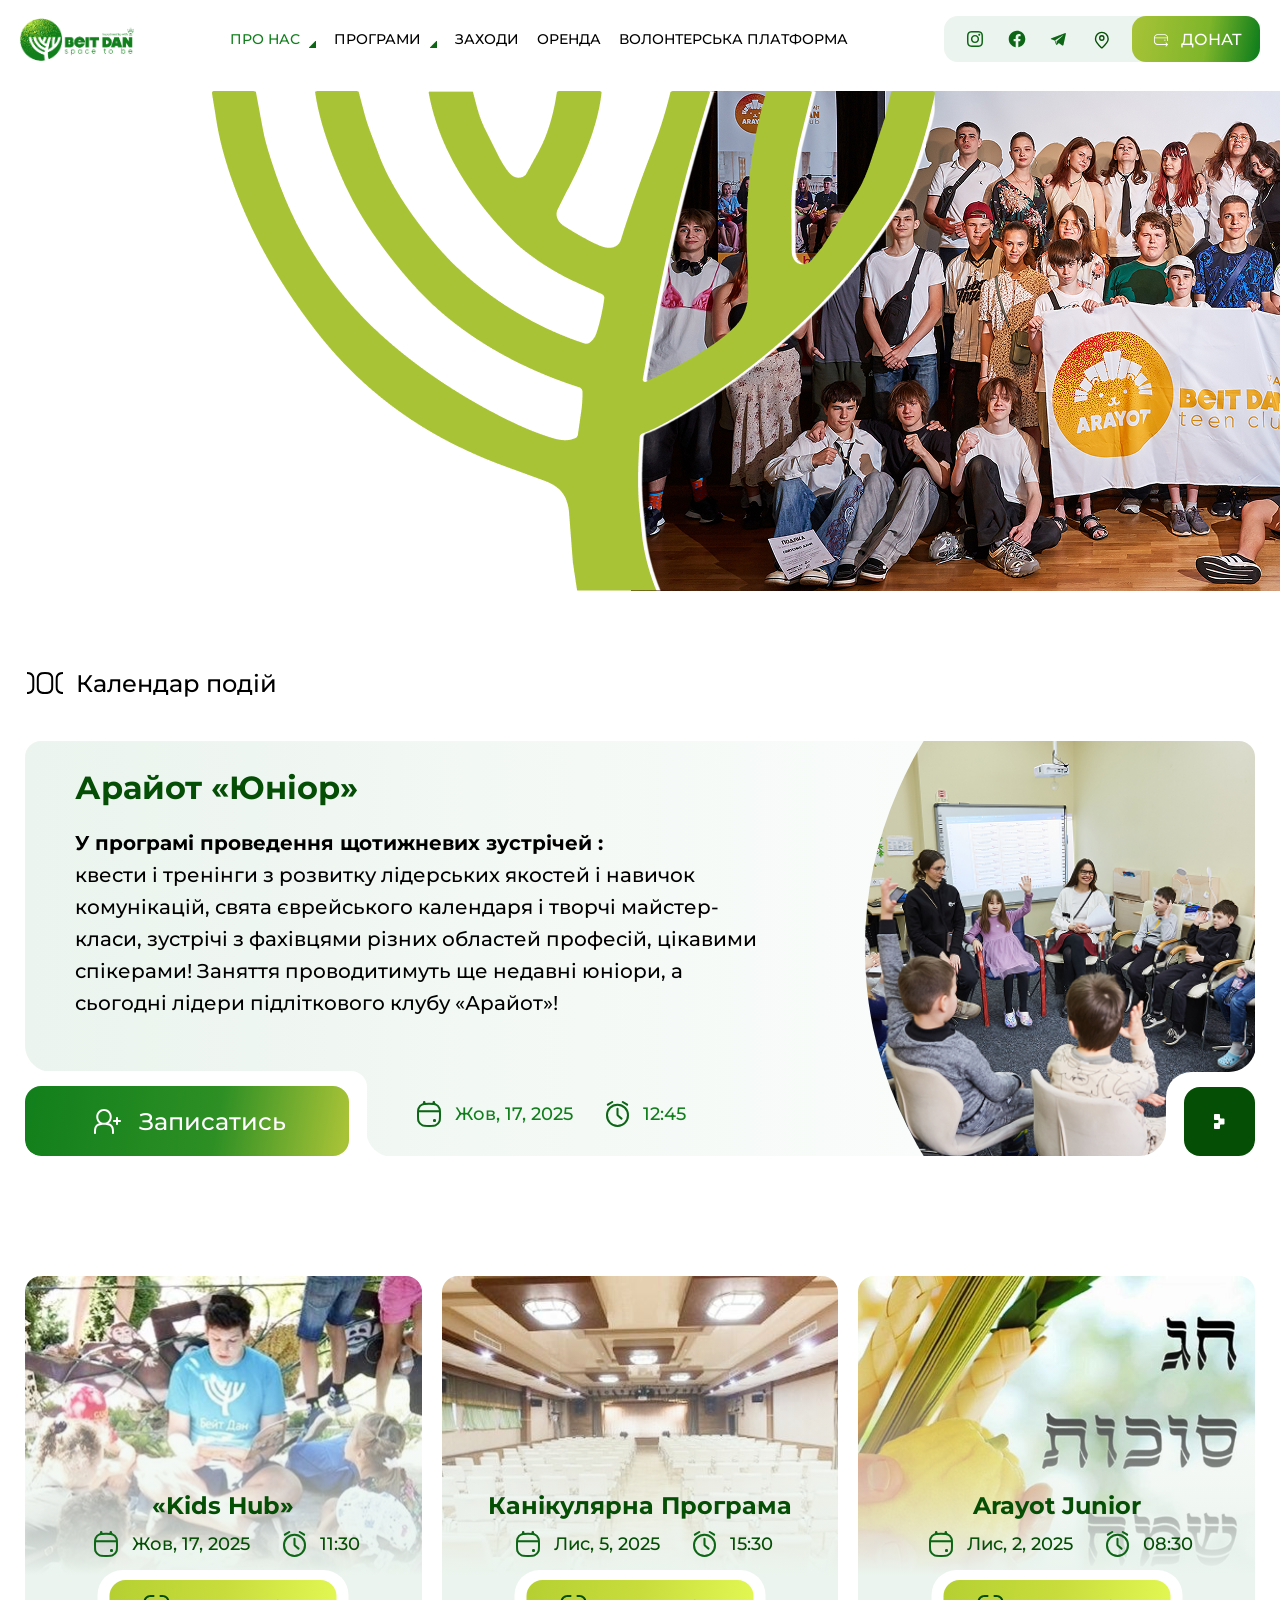
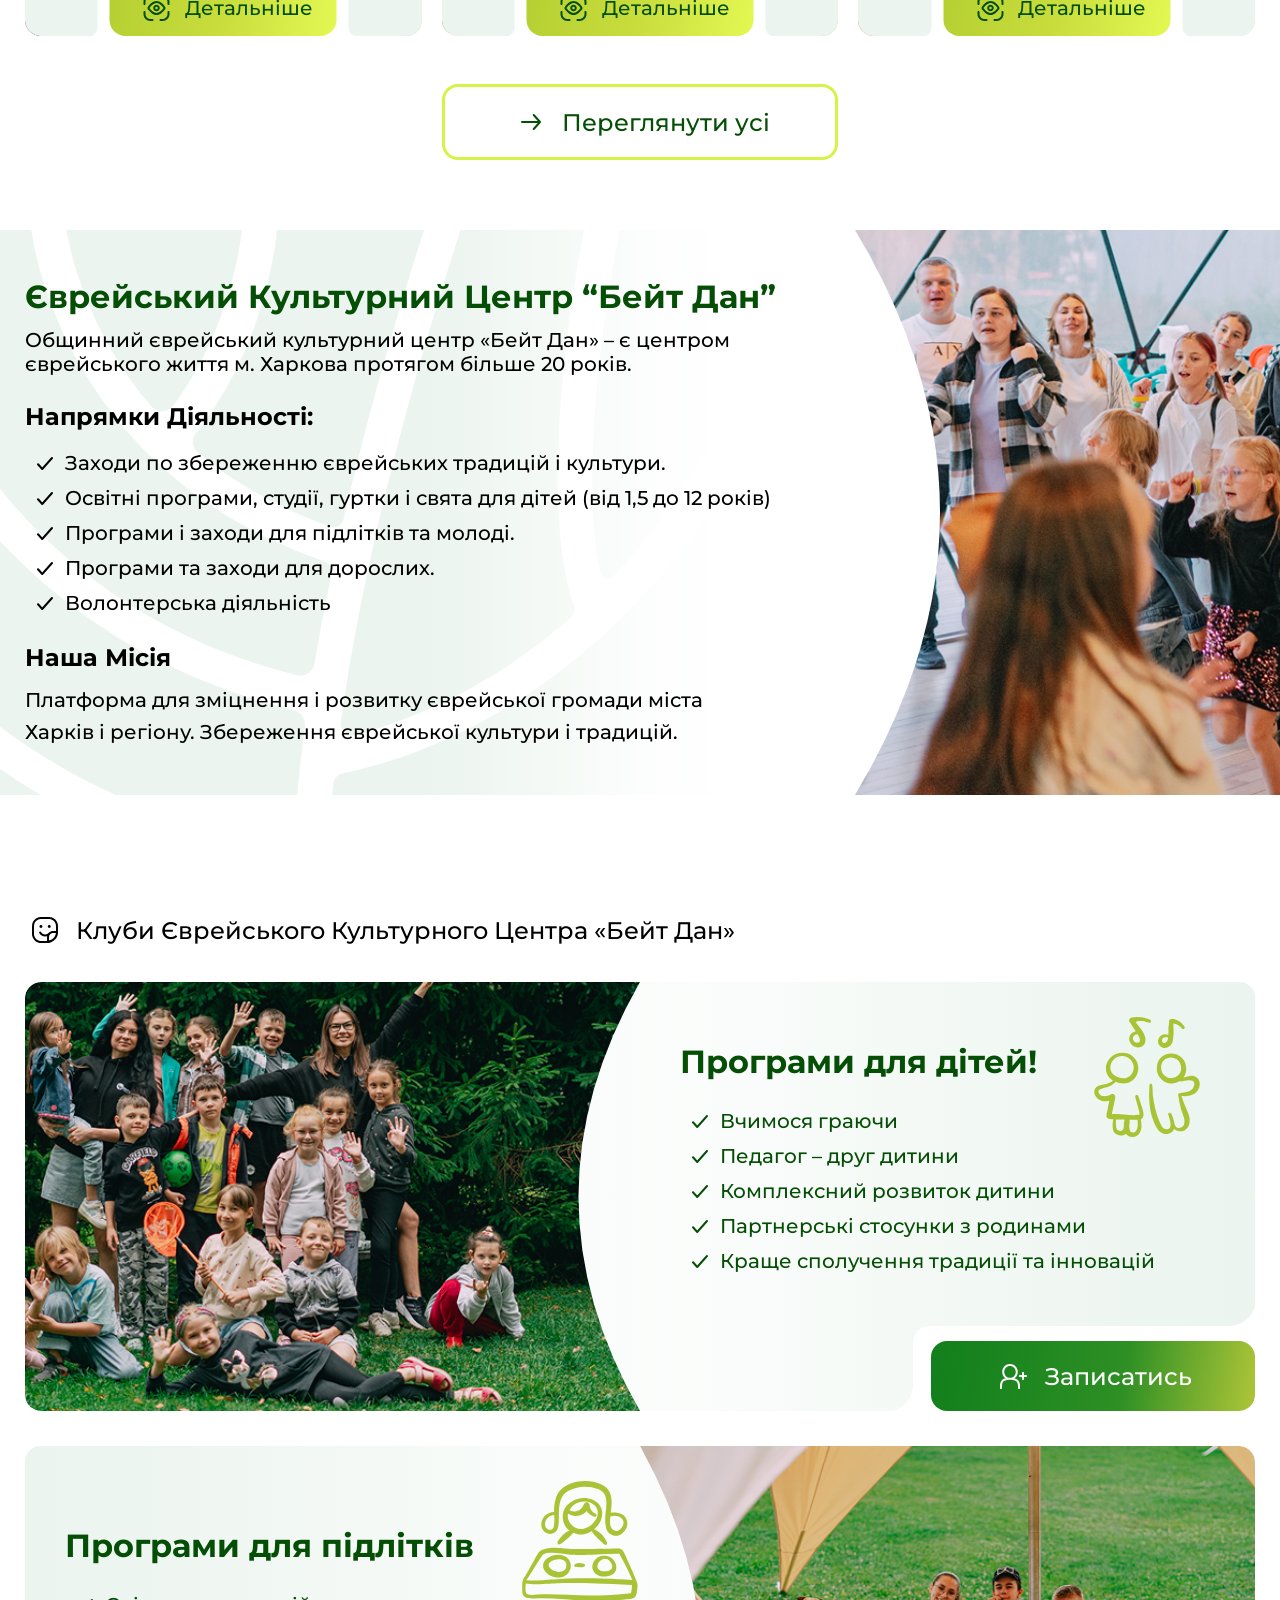
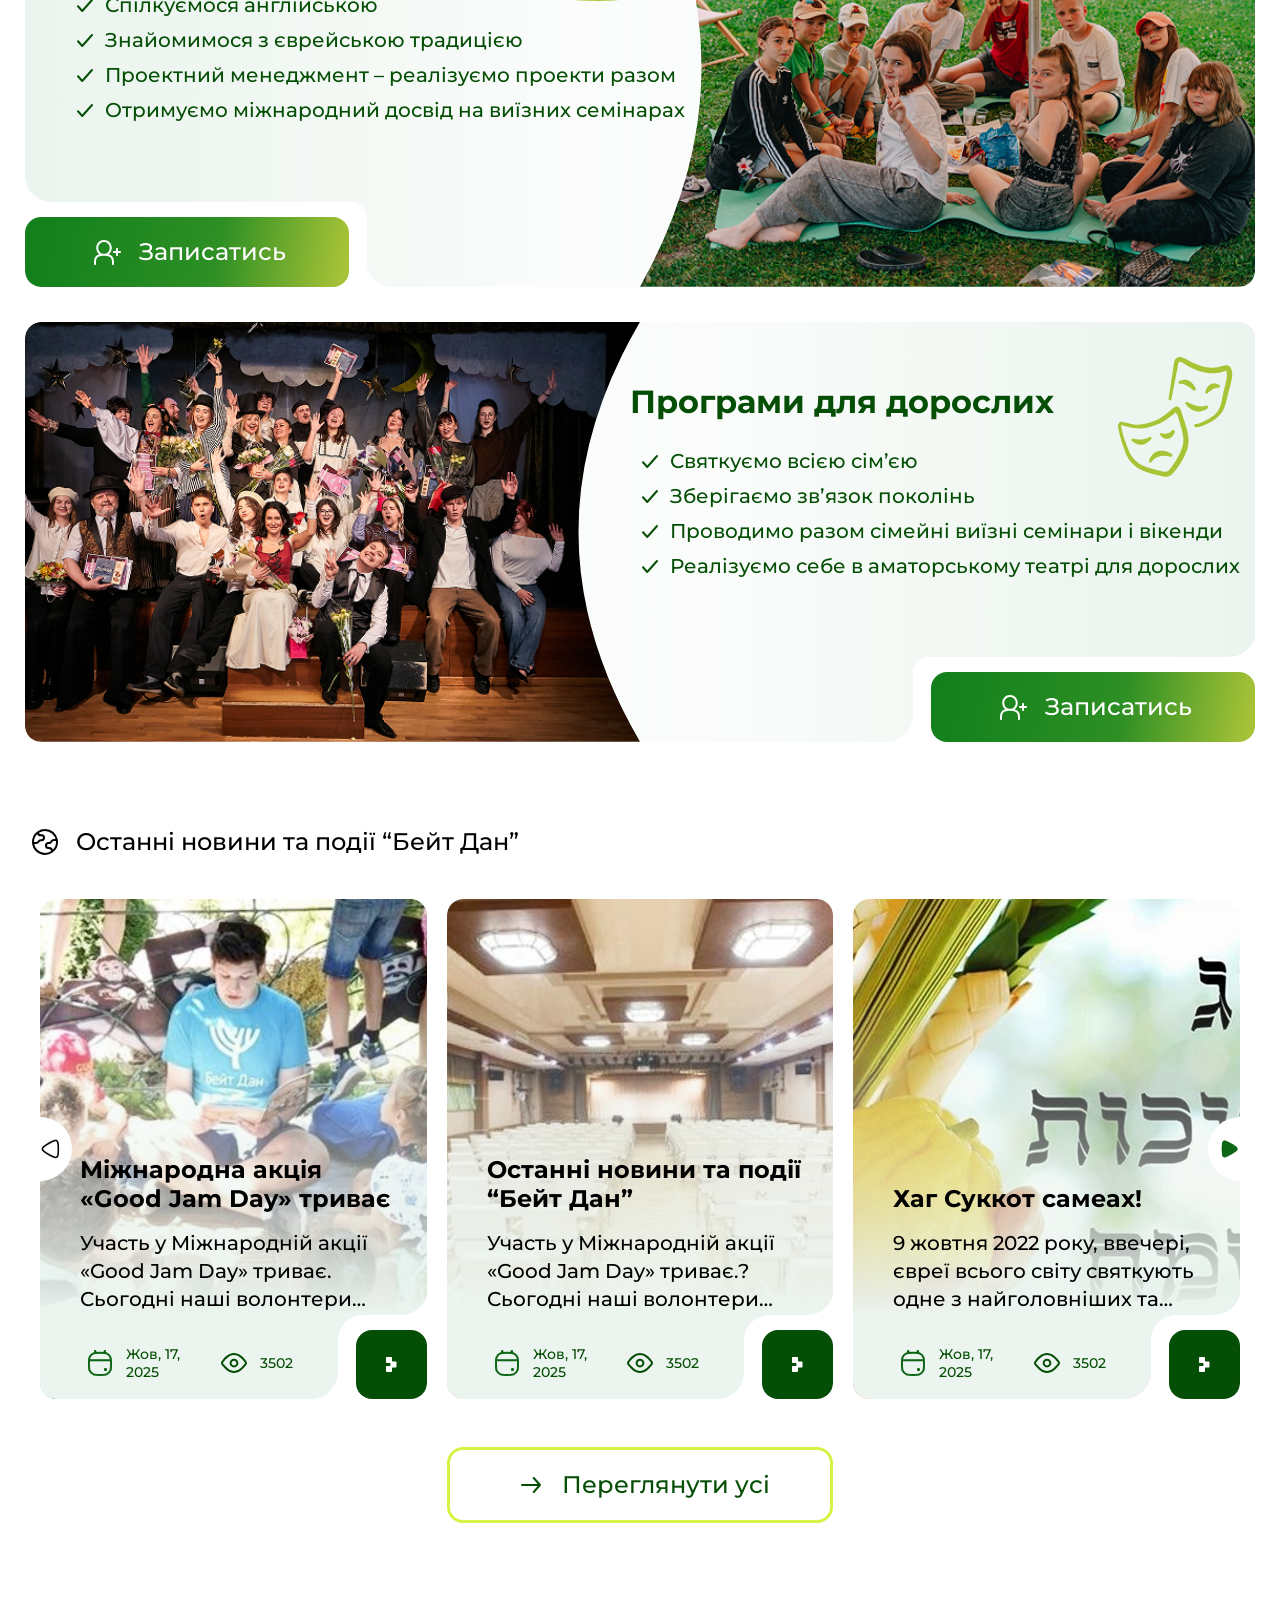
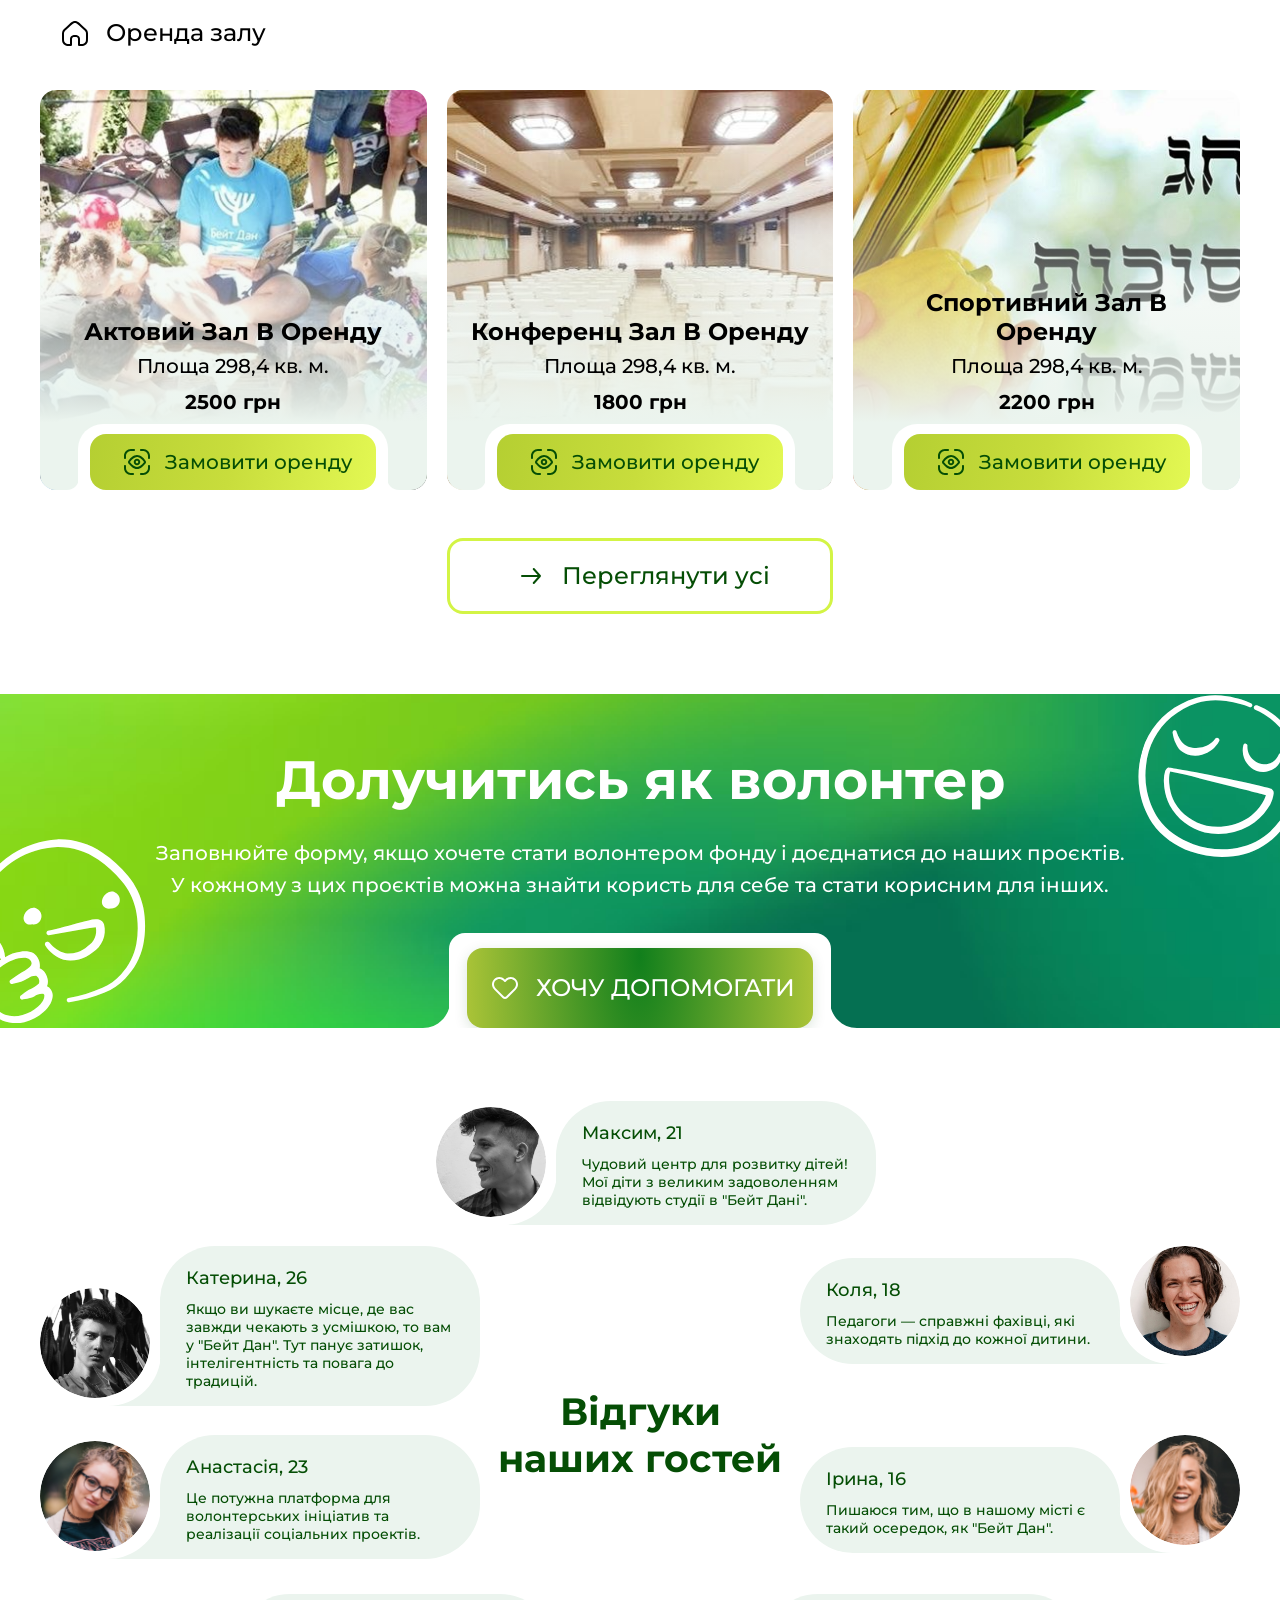
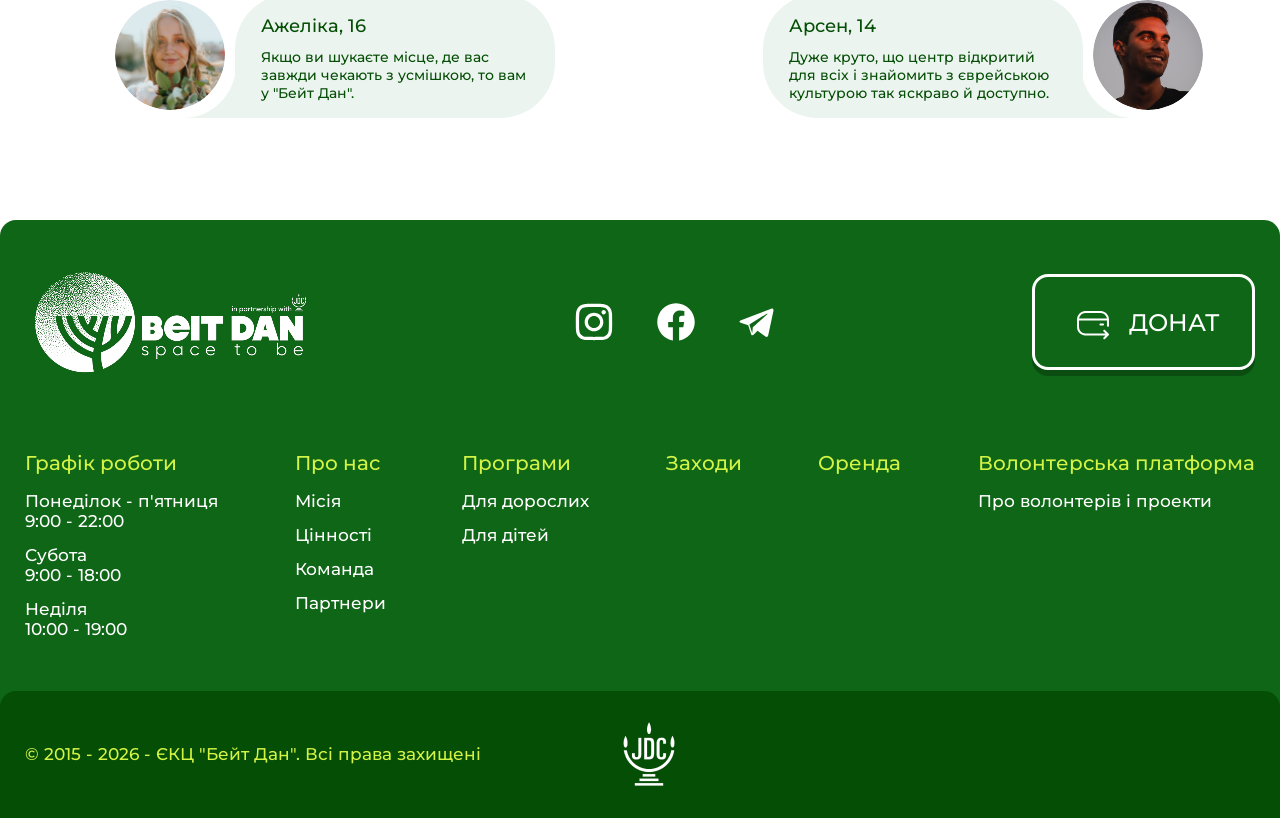
==== commit 3c10f465: "26.06" ====
--- a/index.html
+++ b/index.html
@@ -141,7 +141,7 @@
           </div>
         </div>
         <div class="main__media">
-          <img class="main__tree" src="./images/main-tree.svg" alt="" aria-hidden="true">
+          <img class="main__tree" src="./images/main-tree.png" alt="" aria-hidden="true">
           <div class="main__photos">
             <img class="main__img" src="./images/main-slide-1.png" alt="">
             <img class="main__img" src="./images/main-slide-1.png" alt="">
